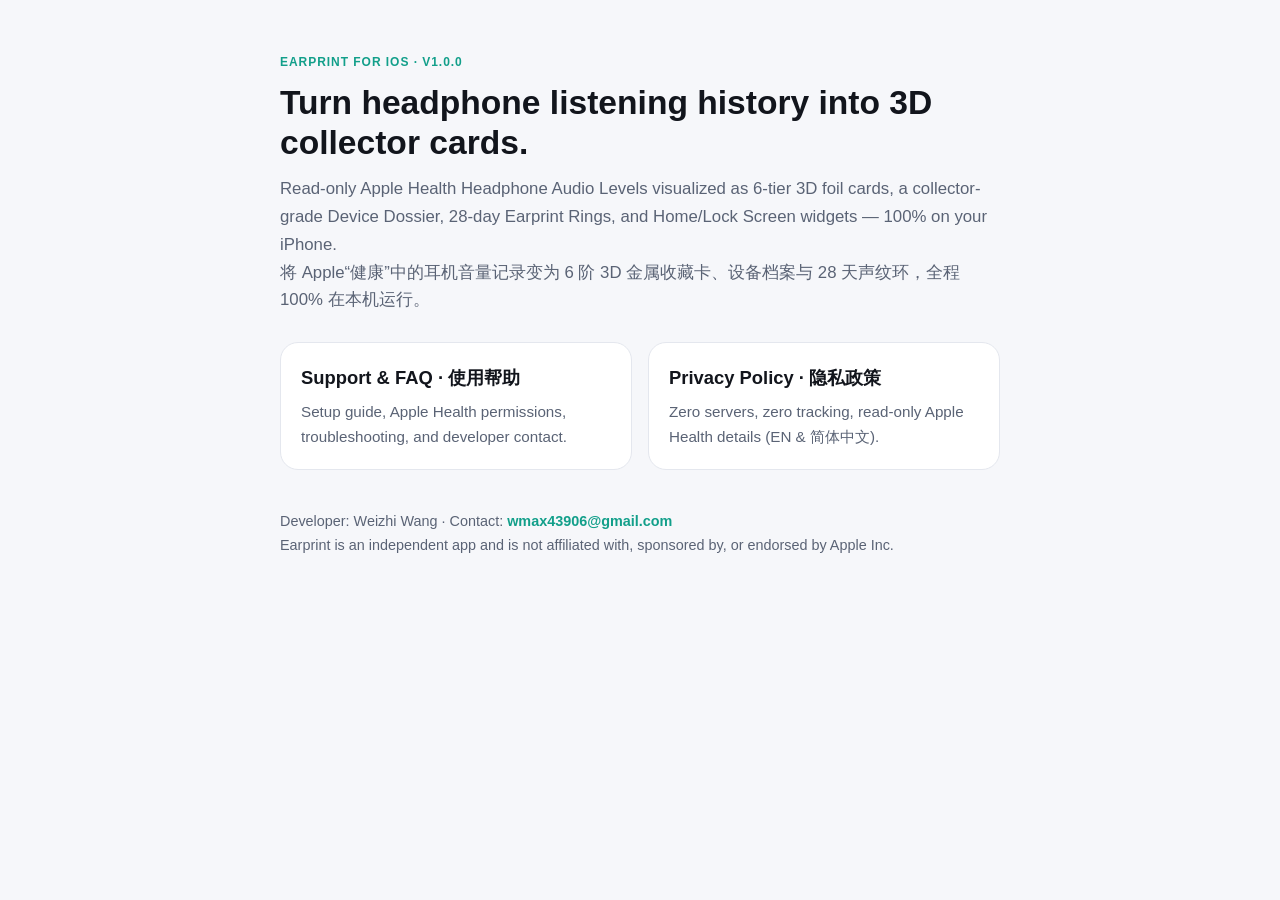
==== docs/site/index.html @ 79a00618 "Clear v1.0.0 App Store blockers: real dossier, empty states, credits, privacy manifest, rings icon" ====
<!doctype html>
<html lang="en">
<head>
  <meta charset="utf-8">
  <meta name="viewport" content="width=device-width, initial-scale=1">
  <title>Earprint — 3D Headphone Archive &amp; Acoustic Rings</title>
  <style>
    :root {
      color-scheme: light dark;
      --bg: #f6f7fa;
      --card: #ffffff;
      --border: #e4e7ee;
      --text: #12151c;
      --muted: #5a6375;
      --accent: #129f8a;
    }
    @media (prefers-color-scheme: dark) {
      :root {
        --bg: #0b0d13;
        --card: #131722;
        --border: #252b3b;
        --text: #f3f5fa;
        --muted: #98a2b6;
        --accent: #32dfc3;
      }
    }
    * { box-sizing: border-box; }
    body {
      margin: 0;
      font-family: -apple-system, BlinkMacSystemFont, "SF Pro Text", "PingFang SC", sans-serif;
      background: var(--bg);
      color: var(--text);
      line-height: 1.65;
    }
    main { max-width: 760px; margin: 0 auto; padding: 48px 20px 72px; }
    .badge {
      display: inline-block;
      font-size: 12px;
      font-weight: 700;
      letter-spacing: 0.08em;
      text-transform: uppercase;
      color: var(--accent);
      margin-bottom: 10px;
    }
    h1 { font-size: 2.1rem; line-height: 1.2; margin: 0 0 12px; }
    p.lead { font-size: 1.05rem; color: var(--muted); margin: 0 0 28px; }
    .grid { display: grid; grid-template-columns: repeat(auto-fit, minmax(240px, 1fr)); gap: 16px; margin: 24px 0; }
    .card {
      background: var(--card);
      border: 1px solid var(--border);
      border-radius: 18px;
      padding: 20px;
      text-decoration: none;
      color: inherit;
      display: block;
    }
    .card h2 { margin: 0 0 6px; font-size: 1.15rem; }
    .card p { margin: 0; color: var(--muted); font-size: 0.95rem; }
    footer { margin-top: 40px; font-size: 0.9rem; color: var(--muted); }
    a.link { color: var(--accent); text-decoration: none; font-weight: 600; }
  </style>
</head>
<body>
  <main>
    <span class="badge">Earprint for iOS · v1.0.0</span>
    <h1>Turn headphone listening history into 3D collector cards.</h1>
    <p class="lead">
      Read-only Apple Health Headphone Audio Levels visualized as 6-tier 3D foil cards, a collector-grade Device Dossier,
      28-day Earprint Rings, and Home/Lock Screen widgets — 100% on your iPhone.
      <br>
      将 Apple“健康”中的耳机音量记录变为 6 阶 3D 金属收藏卡、设备档案与 28 天声纹环，全程 100% 在本机运行。
    </p>

    <div class="grid">
      <a class="card" href="support.html">
        <h2>Support &amp; FAQ · 使用帮助</h2>
        <p>Setup guide, Apple Health permissions, troubleshooting, and developer contact.</p>
      </a>
      <a class="card" href="privacy.html">
        <h2>Privacy Policy · 隐私政策</h2>
        <p>Zero servers, zero tracking, read-only Apple Health details (EN &amp; 简体中文).</p>
      </a>
    </div>

    <footer>
      Developer: Weizhi Wang · Contact: <a class="link" href="mailto:wmax43906@gmail.com">wmax43906@gmail.com</a>
      <br>
      Earprint is an independent app and is not affiliated with, sponsored by, or endorsed by Apple Inc.
    </footer>
  </main>
</body>
</html>
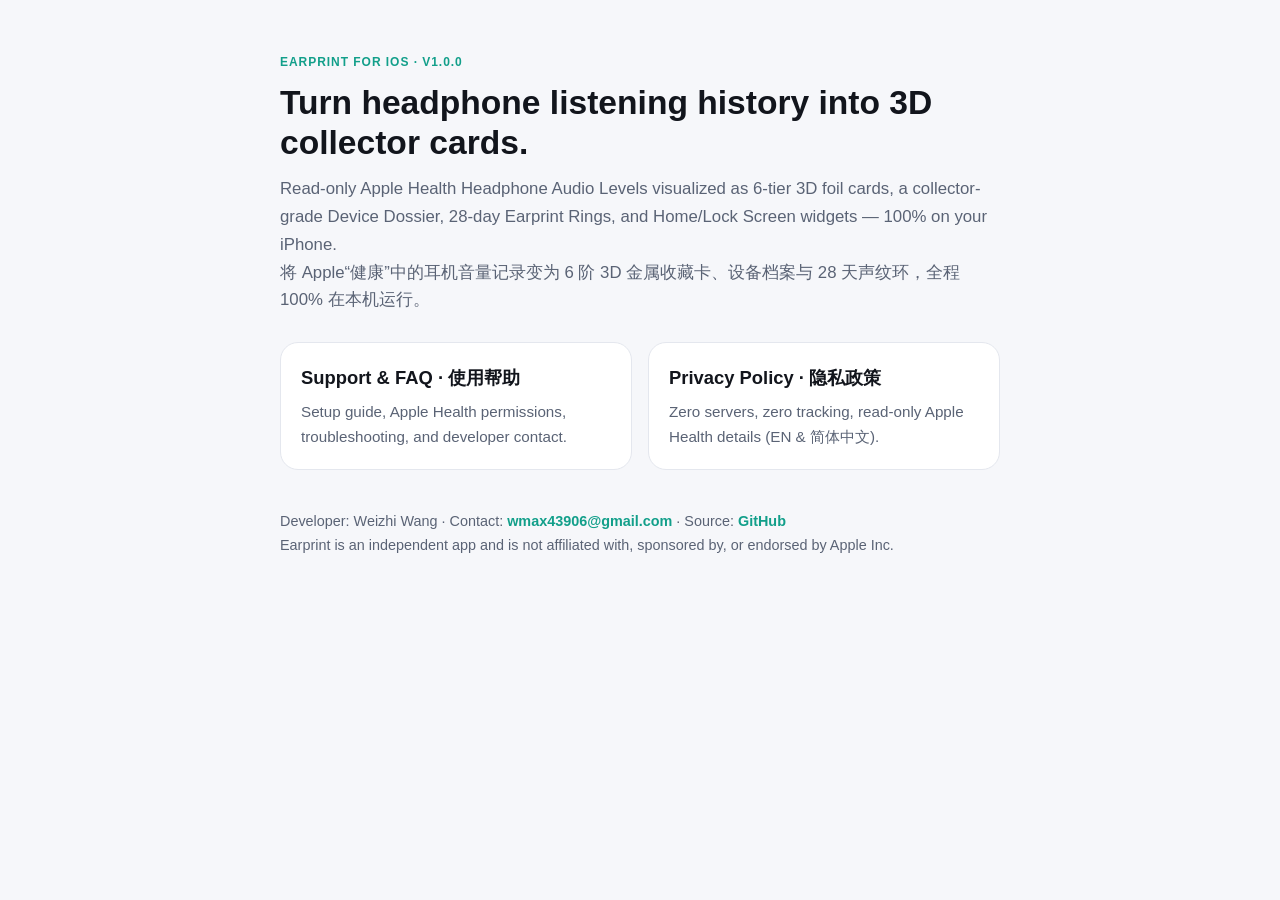
==== commit 78b2777a: "Add v1.0.0 README showcase media, Debug banner flag, and GitHub Pages workflow" ====
--- a/docs/site/index.html
+++ b/docs/site/index.html
@@ -83,7 +83,7 @@
     </div>
 
     <footer>
-      Developer: Weizhi Wang · Contact: <a class="link" href="mailto:wmax43906@gmail.com">wmax43906@gmail.com</a>
+      Developer: Weizhi Wang &middot; Contact: <a class="link" href="mailto:wmax43906@gmail.com">wmax43906@gmail.com</a> &middot; Source: <a class="link" href="https://github.com/Popcornnnnnnnn/earprint">GitHub</a>
       <br>
       Earprint is an independent app and is not affiliated with, sponsored by, or endorsed by Apple Inc.
     </footer>
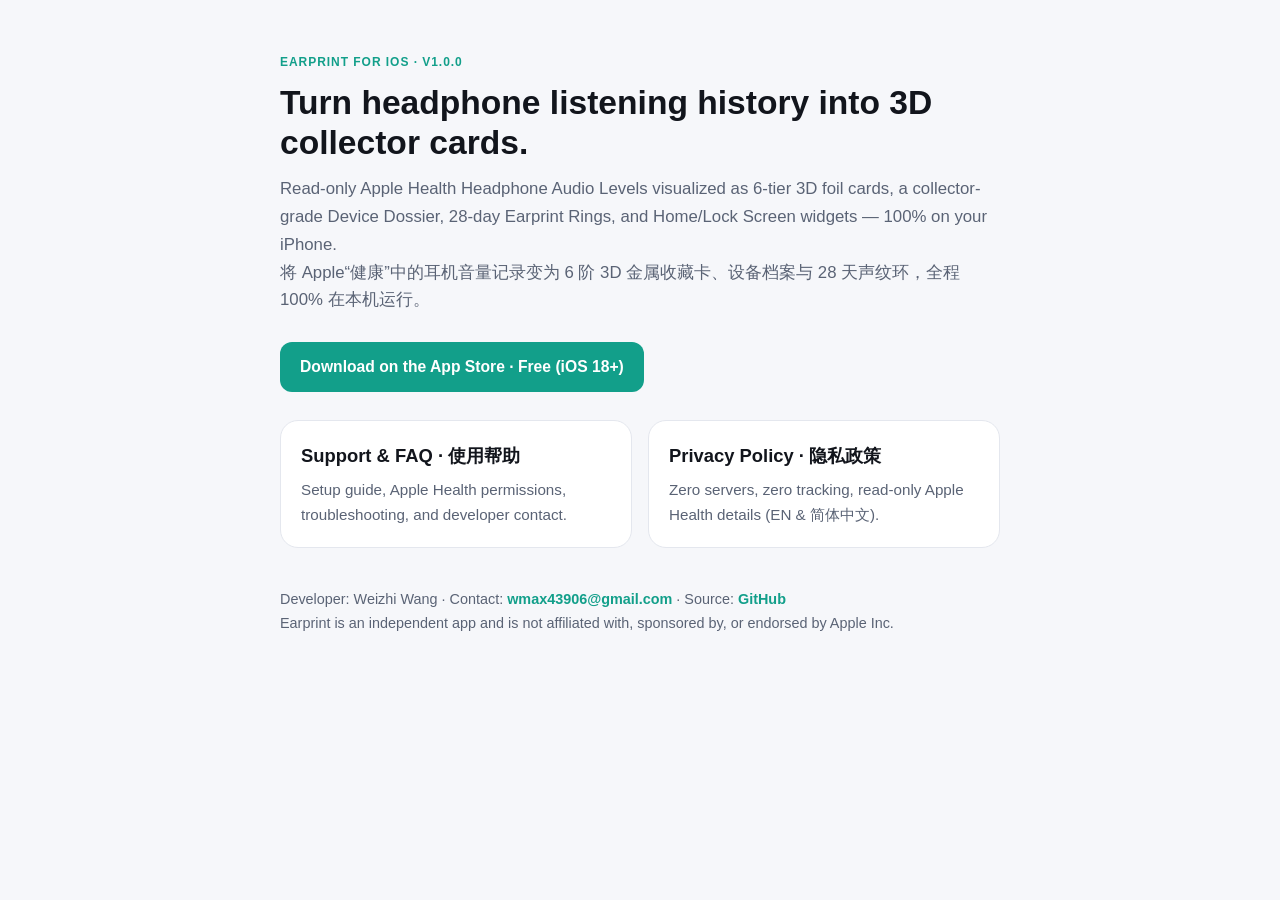
==== commit a21d29e0: "docs: add live App Store links and update v1.0.0 launch kit" ====
--- a/docs/site/index.html
+++ b/docs/site/index.html
@@ -58,6 +58,20 @@
     .card p { margin: 0; color: var(--muted); font-size: 0.95rem; }
     footer { margin-top: 40px; font-size: 0.9rem; color: var(--muted); }
     a.link { color: var(--accent); text-decoration: none; font-weight: 600; }
+    .cta-row { margin: 0 0 28px; }
+    .cta-btn {
+      display: inline-block;
+      background: var(--accent);
+      color: #ffffff;
+      text-decoration: none;
+      font-weight: 600;
+      font-size: 0.98rem;
+      padding: 12px 20px;
+      border-radius: 12px;
+    }
+    @media (prefers-color-scheme: dark) {
+      .cta-btn { color: #0b0d13; }
+    }
   </style>
 </head>
 <body>
@@ -70,6 +84,10 @@
       <br>
       将 Apple“健康”中的耳机音量记录变为 6 阶 3D 金属收藏卡、设备档案与 28 天声纹环，全程 100% 在本机运行。
     </p>
+
+    <div class="cta-row">
+      <a class="cta-btn" href="https://apps.apple.com/app/id6837883616">Download on the App Store &middot; Free (iOS 18+)</a>
+    </div>
 
     <div class="grid">
       <a class="card" href="support.html">
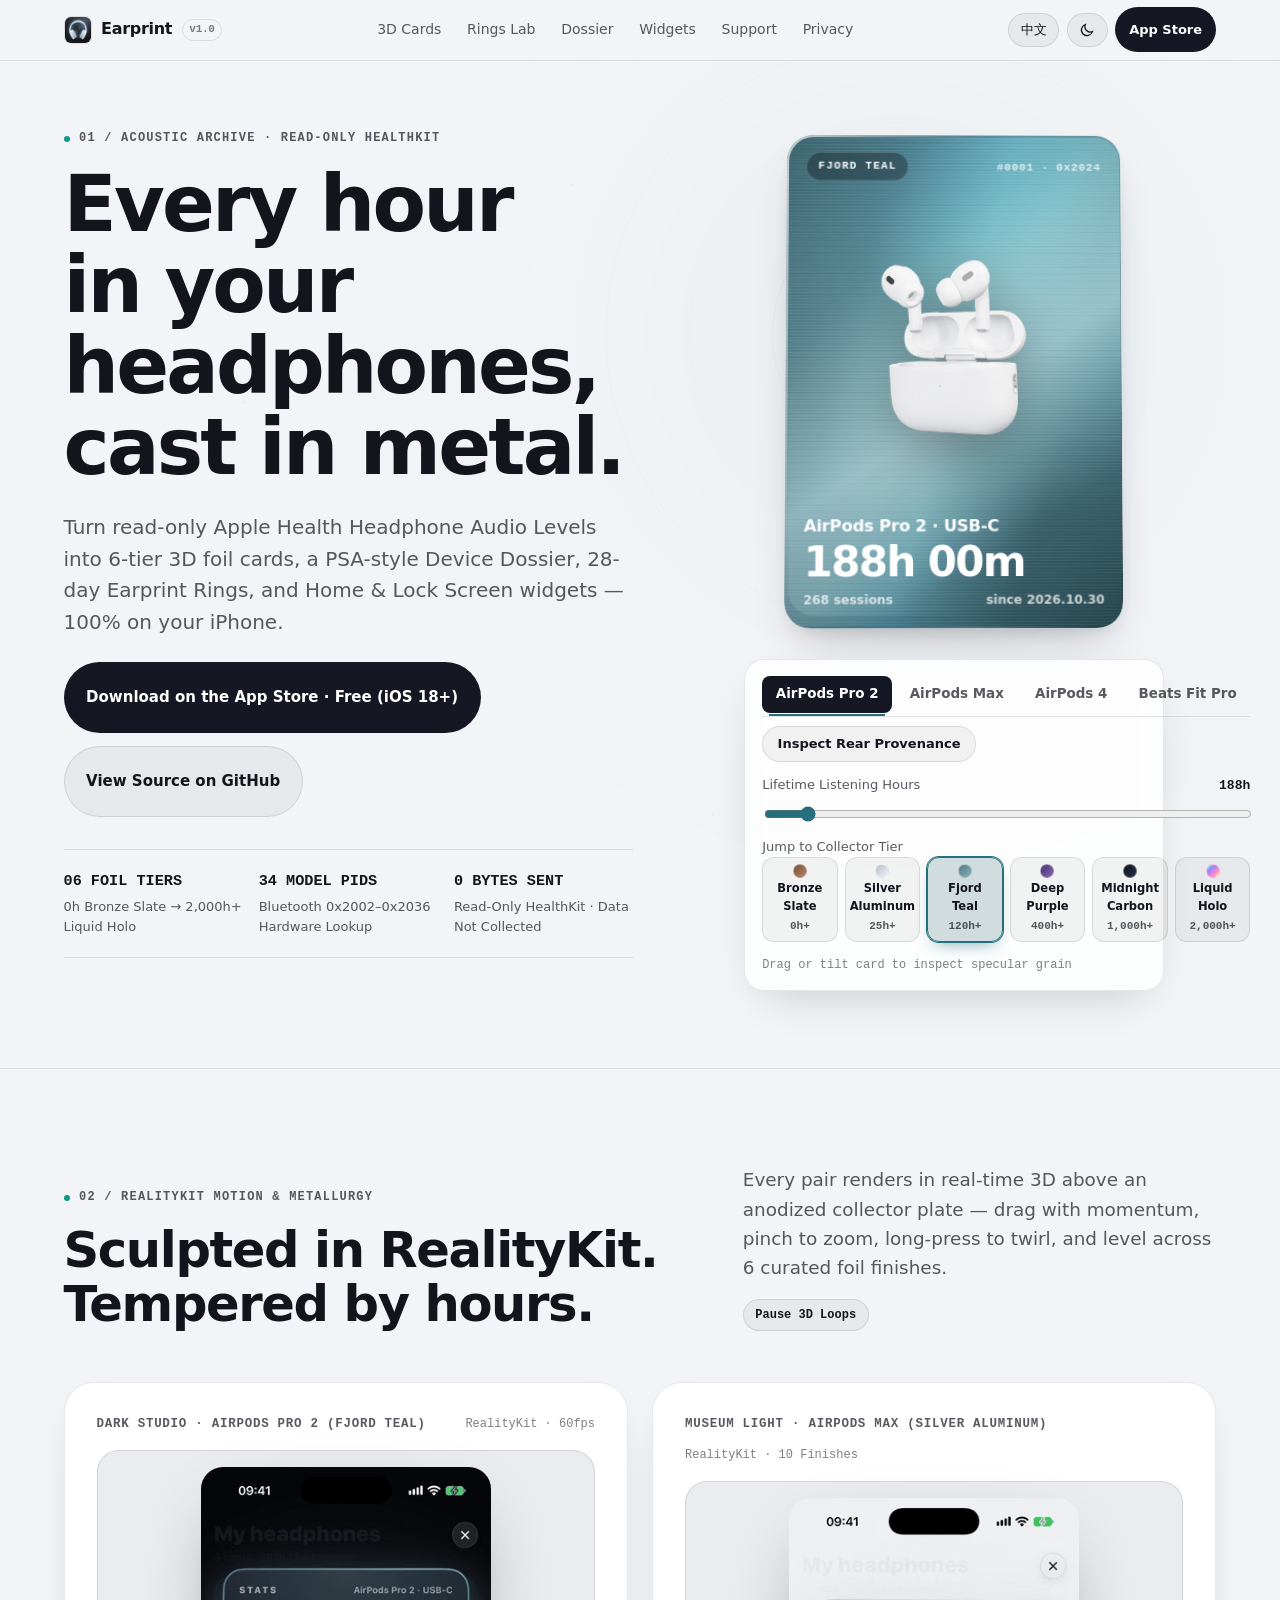
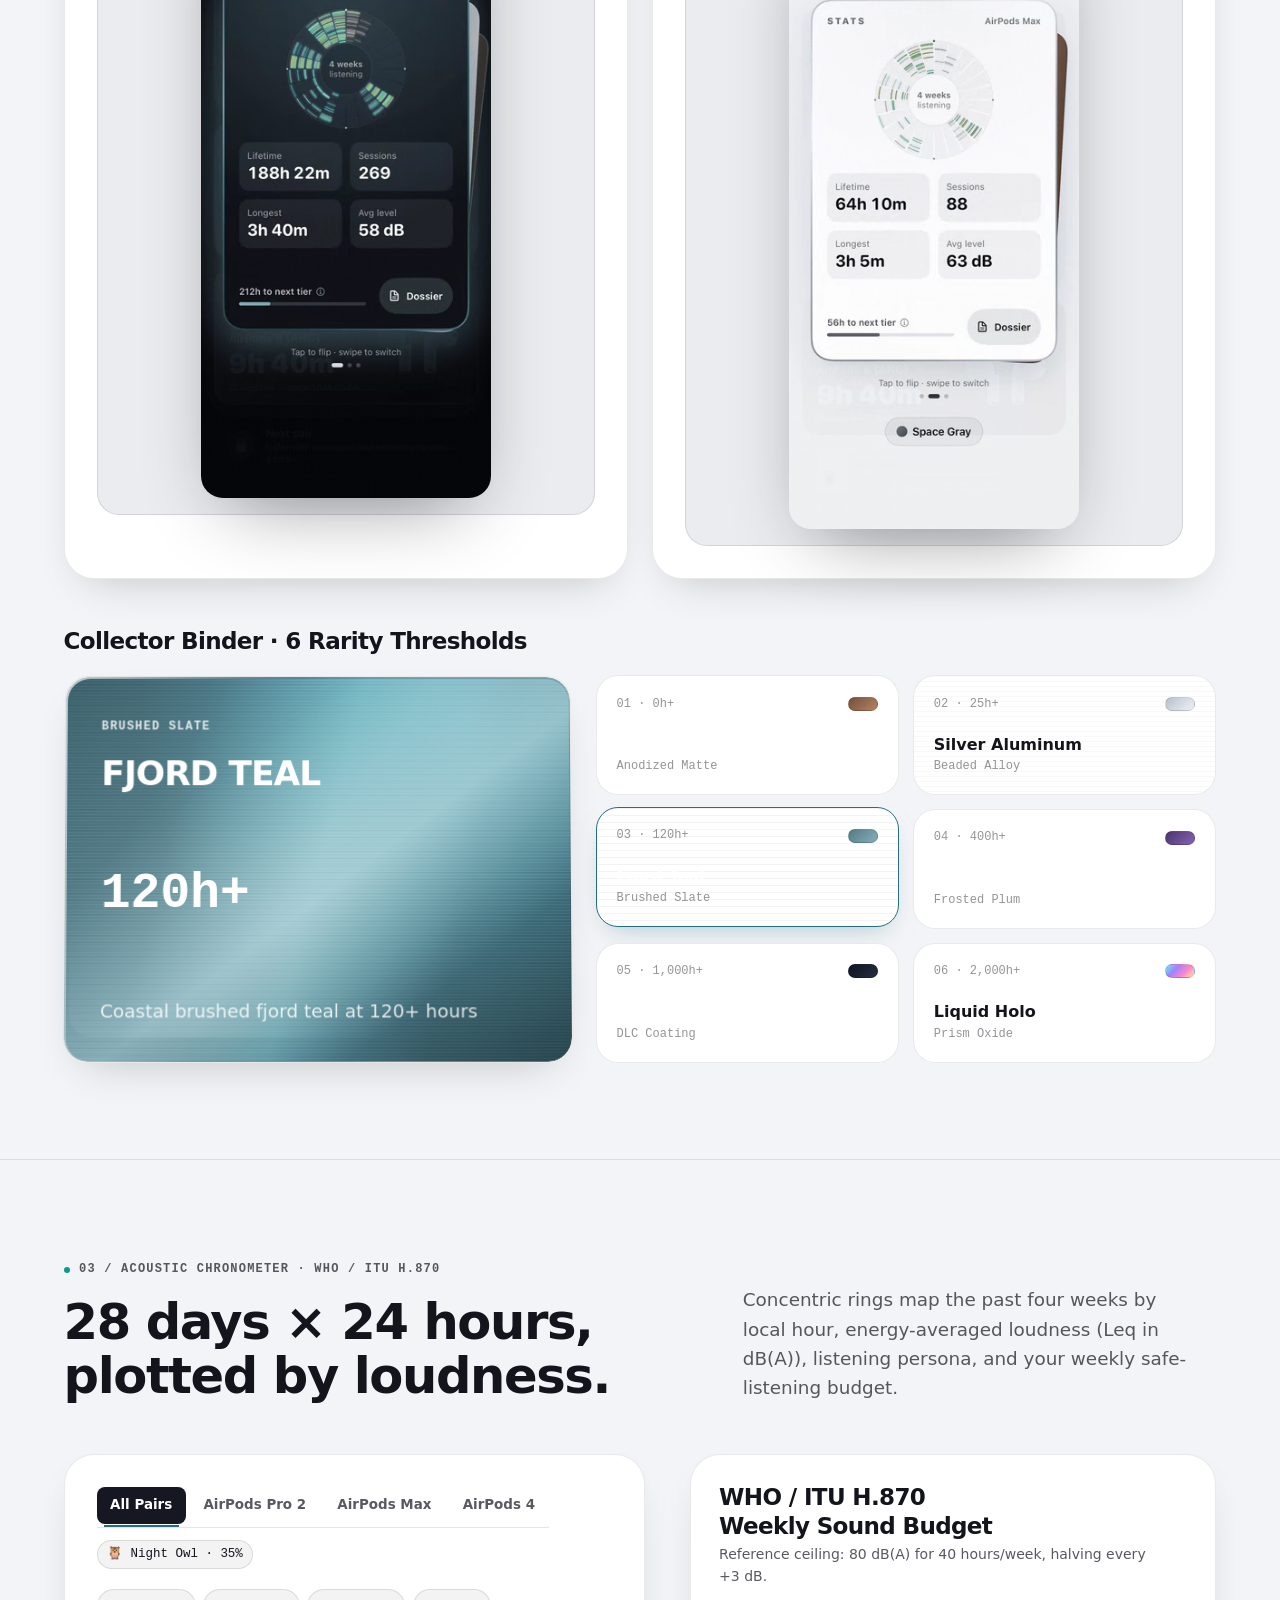
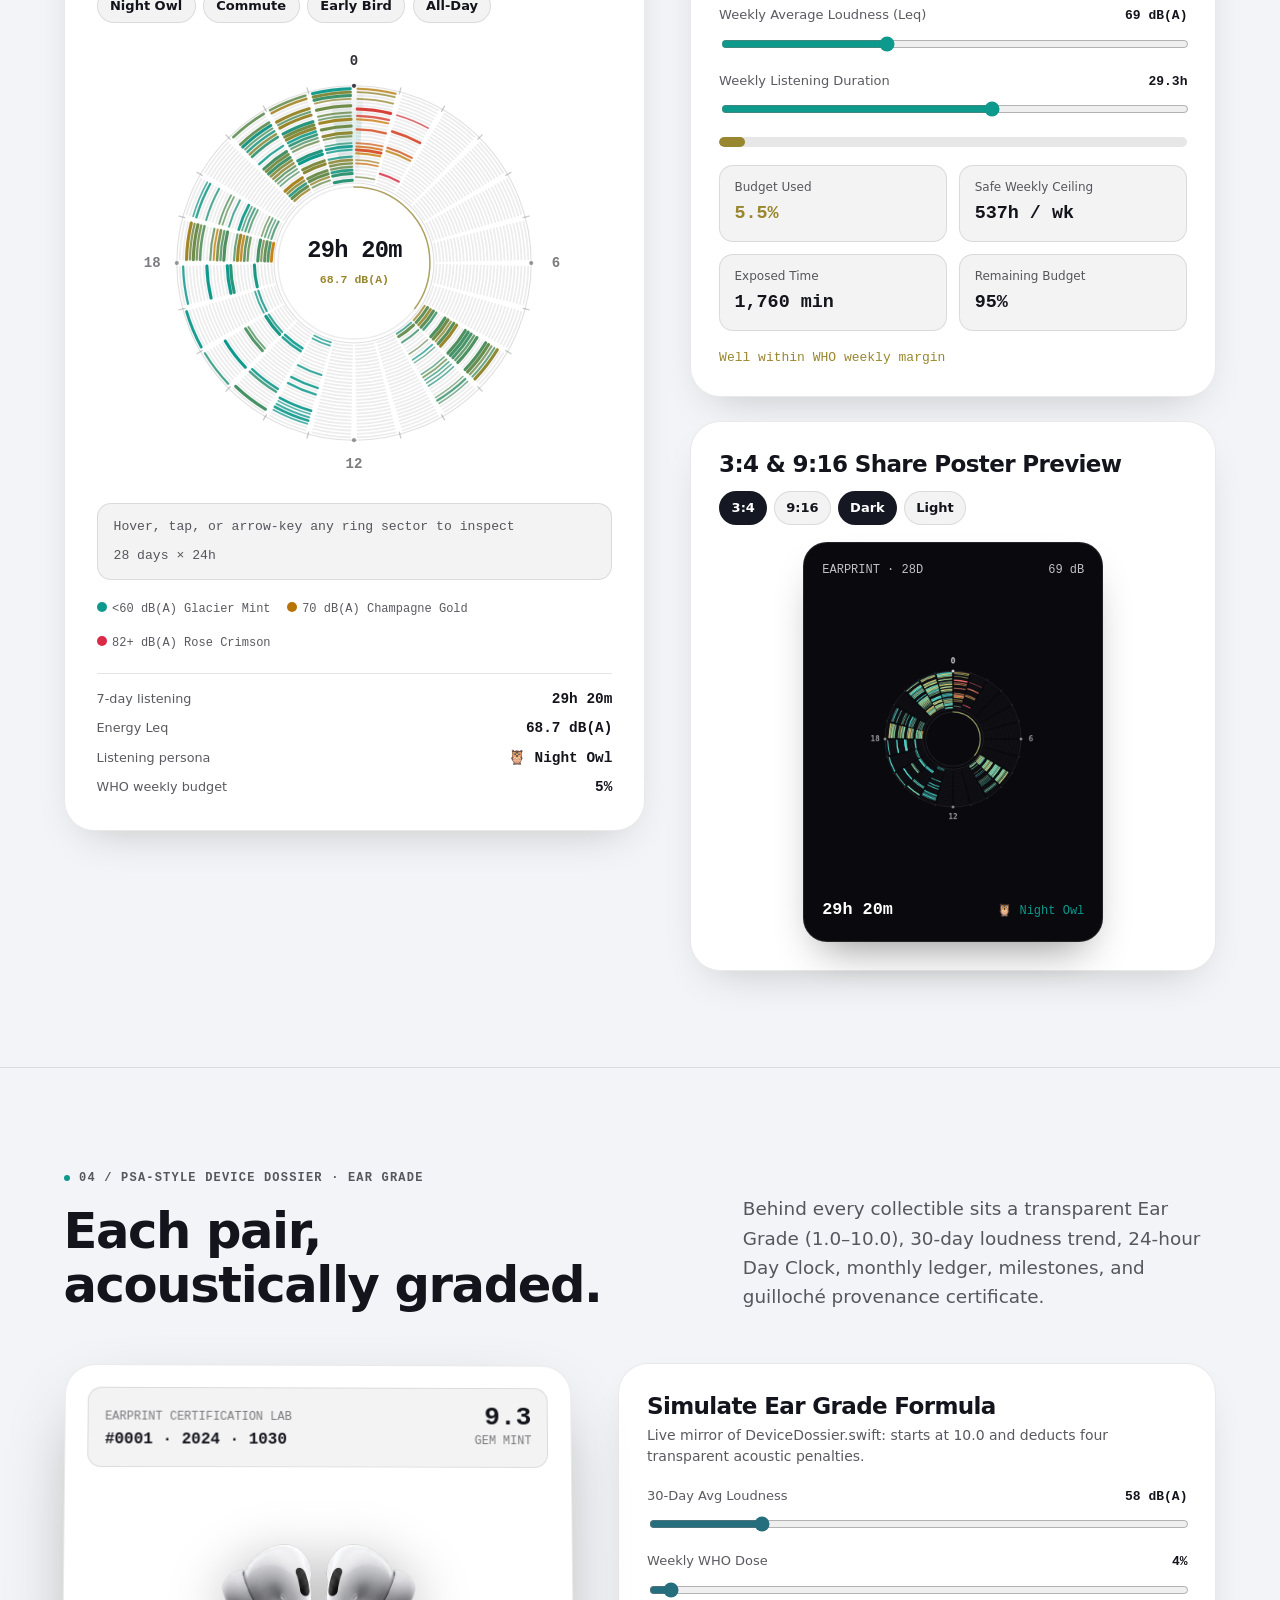
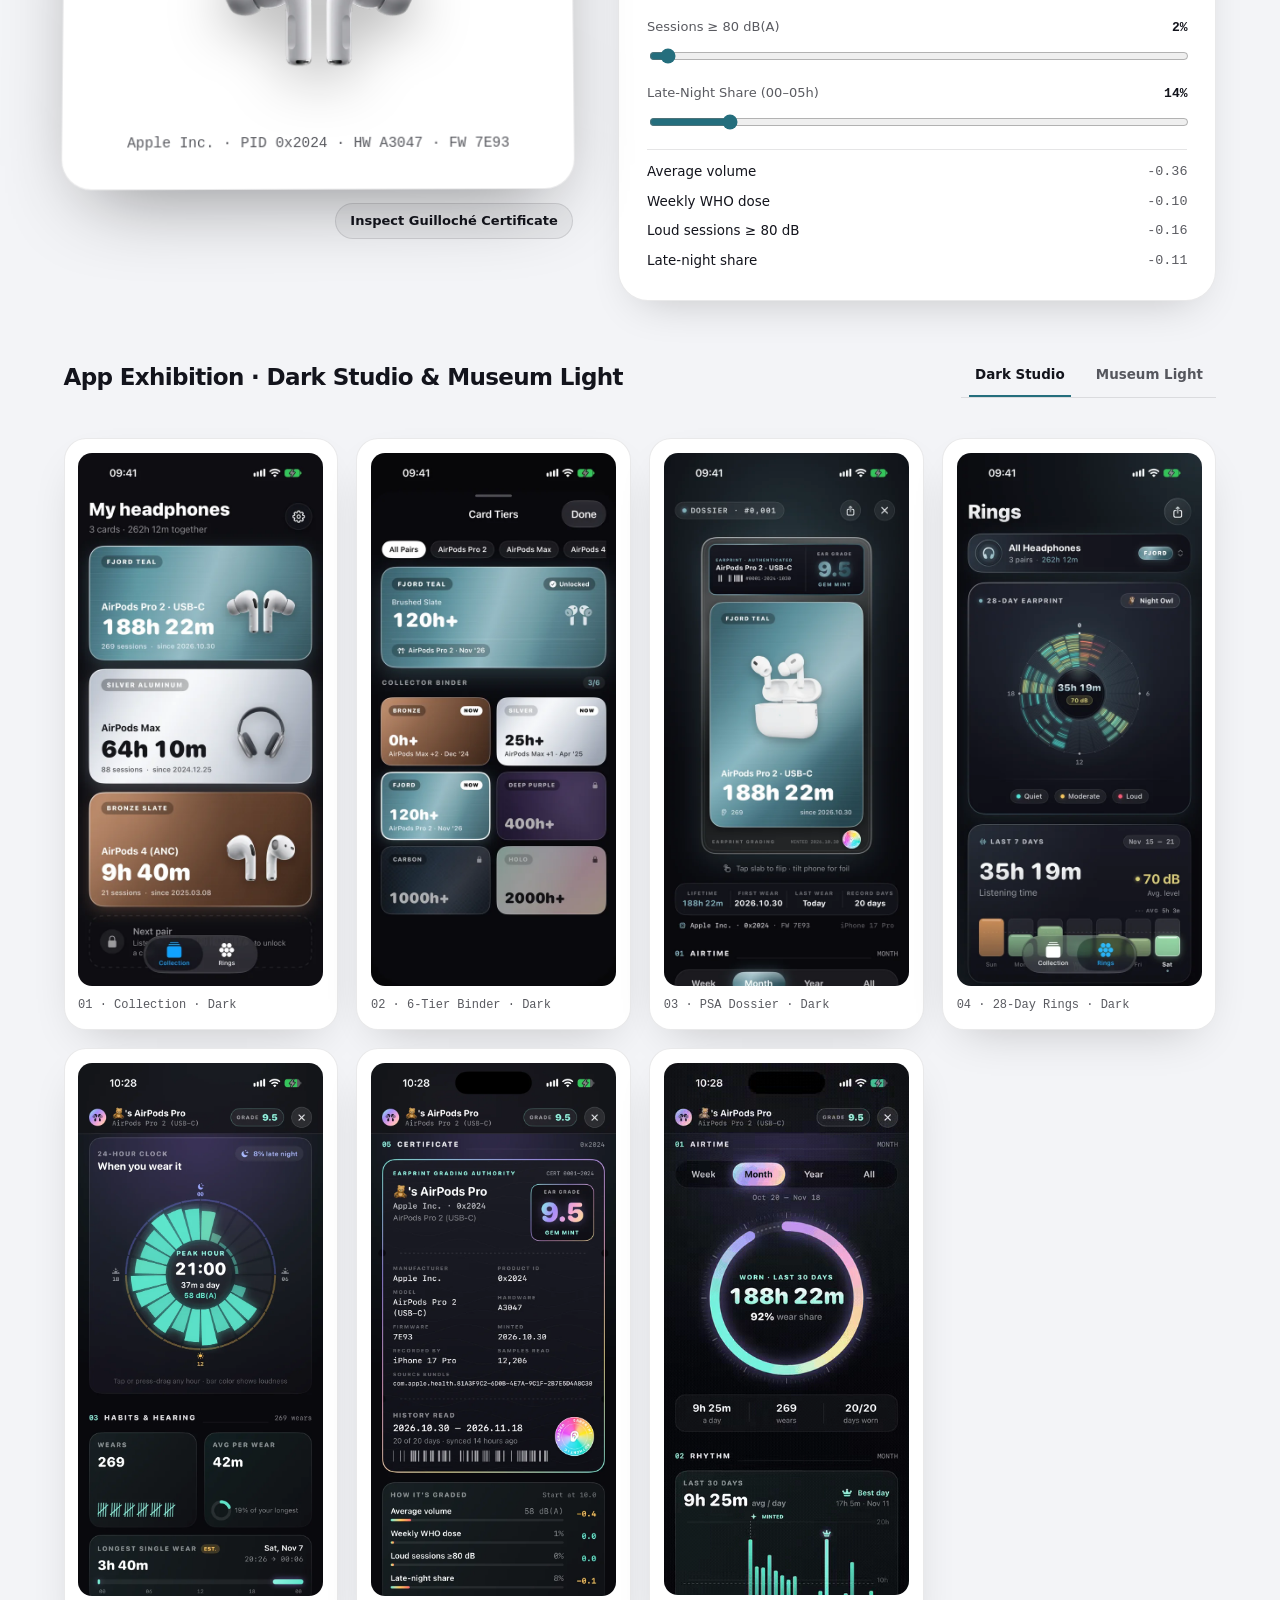
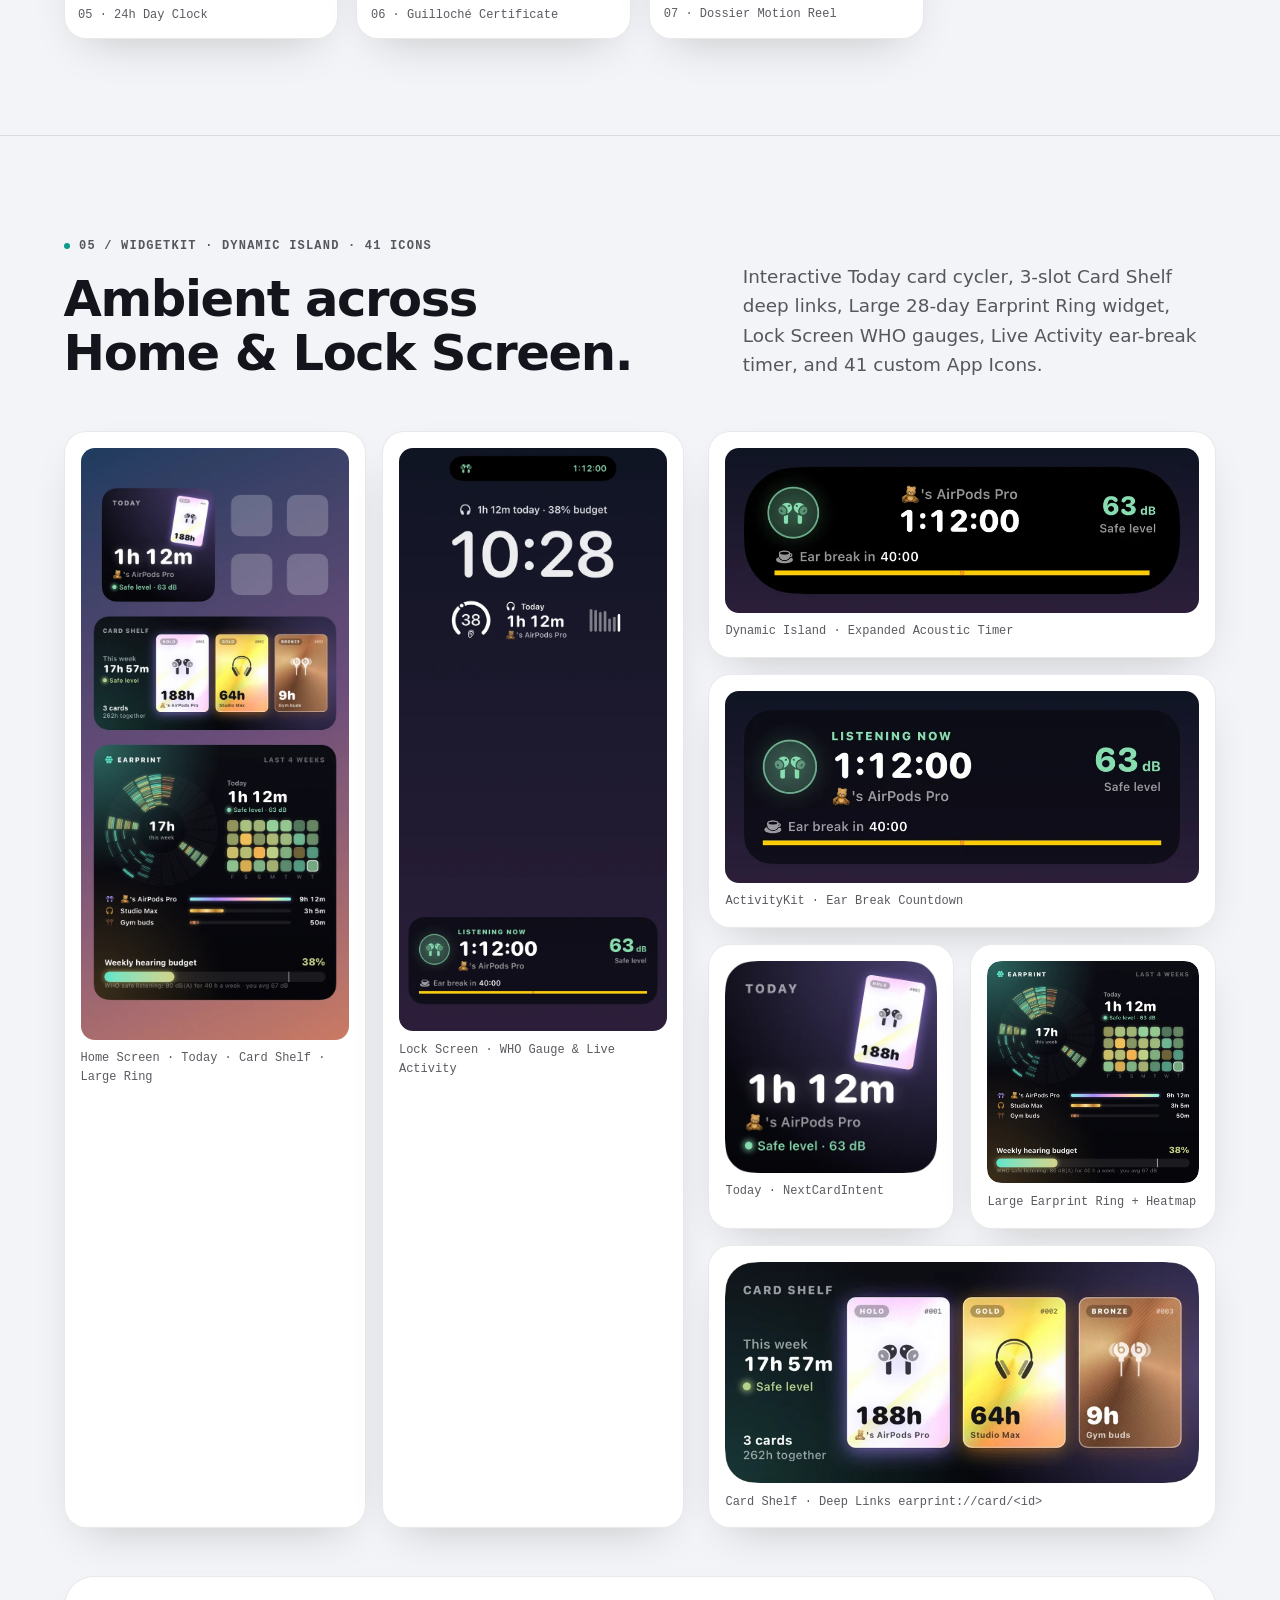
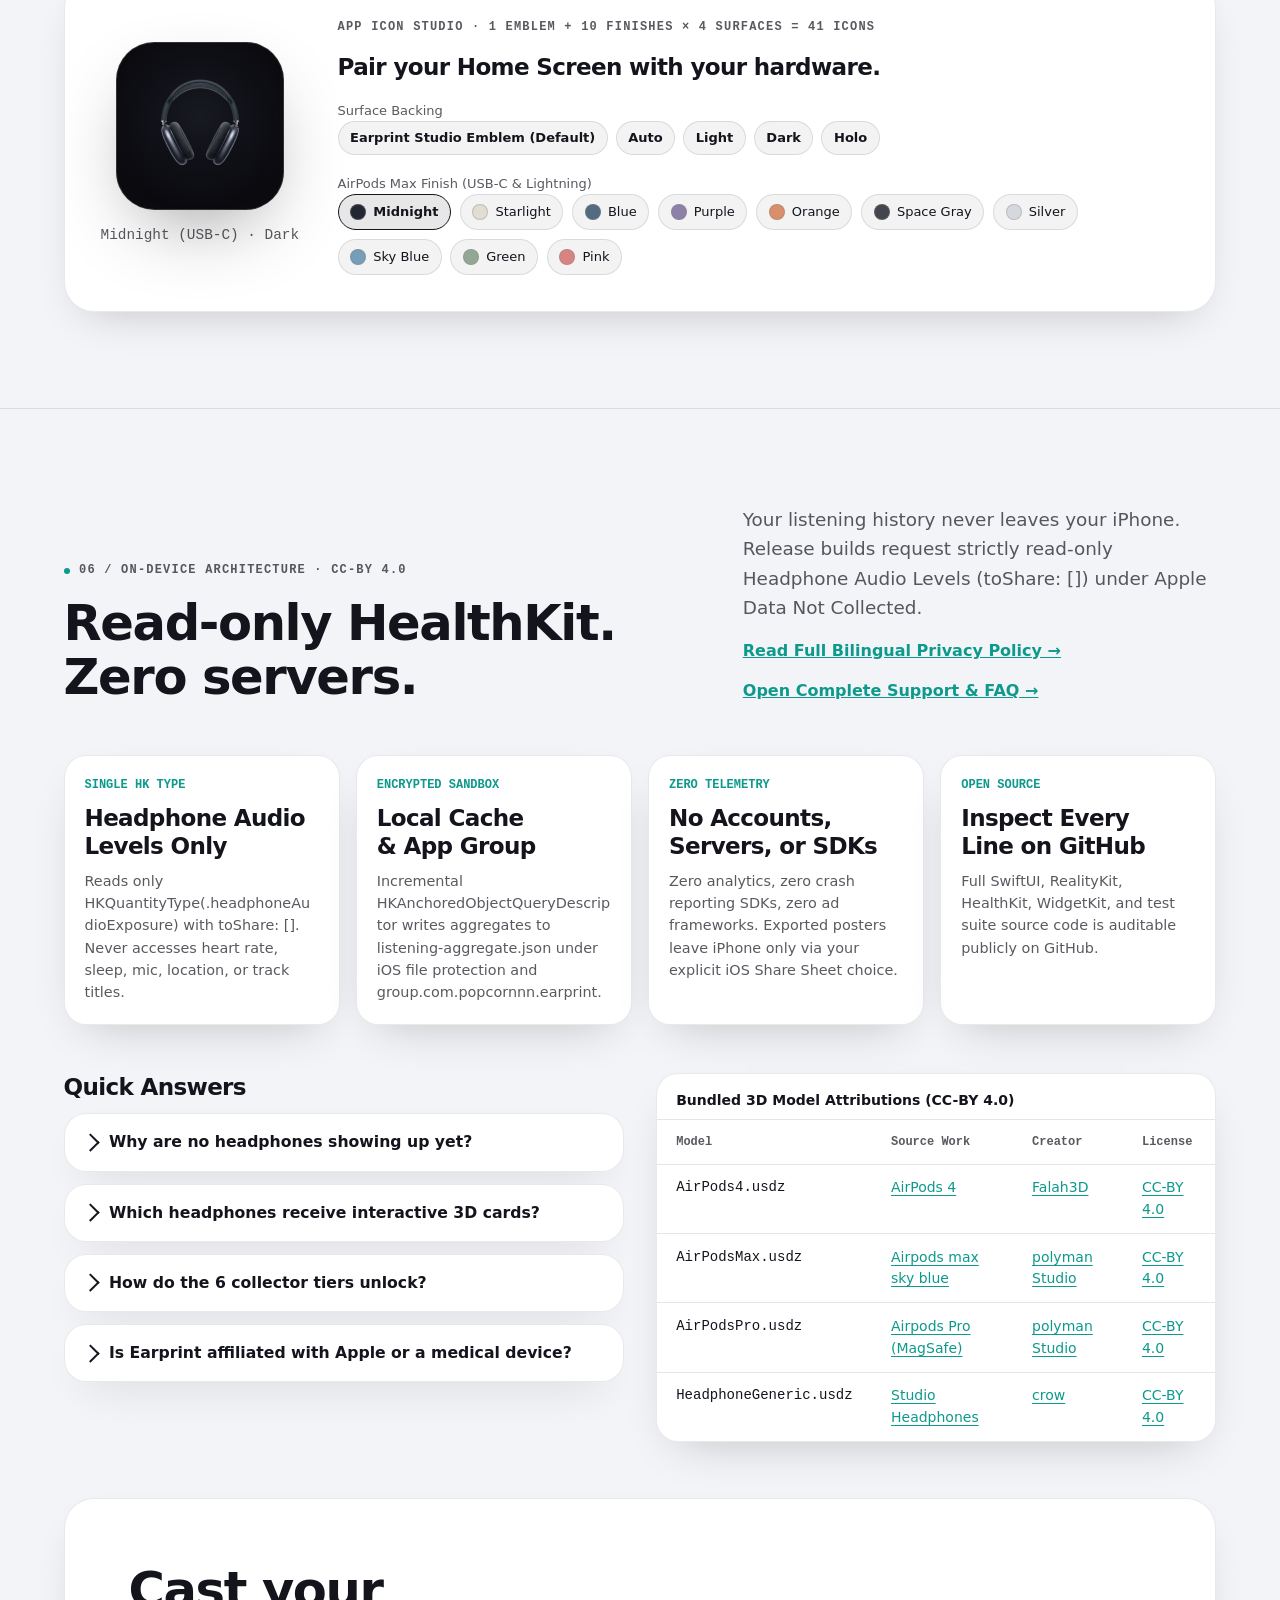
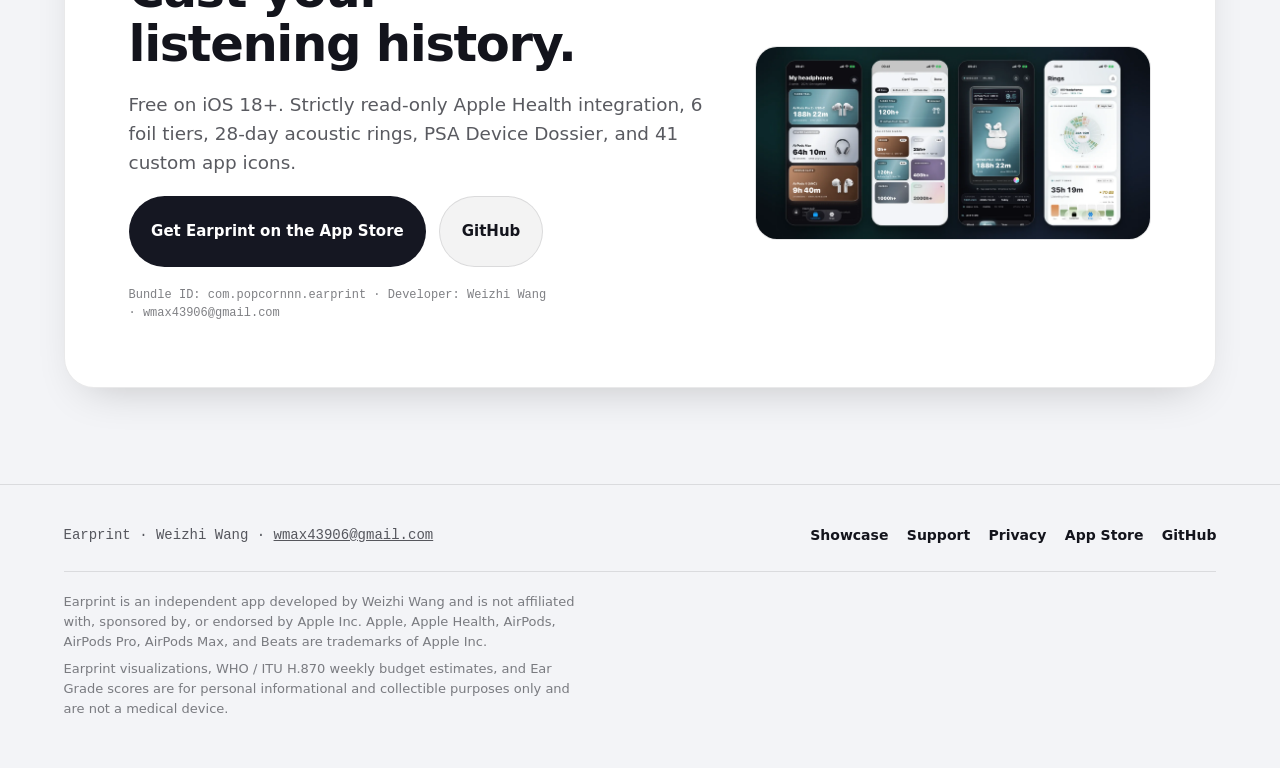
==== commit ee6a0264: "Rebuild Earprint static showcase, i18n, theme tokens, and subpages" ====
--- a/docs/site/index.html
+++ b/docs/site/index.html
@@ -3,108 +3,955 @@
 <head>
   <meta charset="utf-8">
   <meta name="viewport" content="width=device-width, initial-scale=1">
+  <meta name="color-scheme" content="light dark">
+  <script>
+    try {
+      var t = localStorage.getItem('earprint.theme');
+      var r = (t === 'light' || t === 'dark')
+        ? t
+        : (window.matchMedia('(prefers-color-scheme: dark)').matches ? 'dark' : 'light');
+      if (t === 'light' || t === 'dark') {
+        document.querySelector('meta[name="color-scheme"]').content = t;
+      }
+      document.documentElement.dataset.resolvedTheme = r;
+      document.documentElement.dataset.themePreference = (t === 'light' || t === 'dark') ? t : 'system';
+      var l = localStorage.getItem('earprint.lang');
+      if (l === 'en' || l === 'zh-Hans') {
+        document.documentElement.lang = l;
+      }
+    } catch (e) {}
+  </script>
   <title>Earprint — 3D Headphone Archive &amp; Acoustic Rings</title>
-  <style>
-    :root {
-      color-scheme: light dark;
-      --bg: #f6f7fa;
-      --card: #ffffff;
-      --border: #e4e7ee;
-      --text: #12151c;
-      --muted: #5a6375;
-      --accent: #129f8a;
-    }
-    @media (prefers-color-scheme: dark) {
-      :root {
-        --bg: #0b0d13;
-        --card: #131722;
-        --border: #252b3b;
-        --text: #f3f5fa;
-        --muted: #98a2b6;
-        --accent: #32dfc3;
-      }
-    }
-    * { box-sizing: border-box; }
-    body {
-      margin: 0;
-      font-family: -apple-system, BlinkMacSystemFont, "SF Pro Text", "PingFang SC", sans-serif;
-      background: var(--bg);
-      color: var(--text);
-      line-height: 1.65;
-    }
-    main { max-width: 760px; margin: 0 auto; padding: 48px 20px 72px; }
-    .badge {
-      display: inline-block;
-      font-size: 12px;
-      font-weight: 700;
-      letter-spacing: 0.08em;
-      text-transform: uppercase;
-      color: var(--accent);
-      margin-bottom: 10px;
-    }
-    h1 { font-size: 2.1rem; line-height: 1.2; margin: 0 0 12px; }
-    p.lead { font-size: 1.05rem; color: var(--muted); margin: 0 0 28px; }
-    .grid { display: grid; grid-template-columns: repeat(auto-fit, minmax(240px, 1fr)); gap: 16px; margin: 24px 0; }
-    .card {
-      background: var(--card);
-      border: 1px solid var(--border);
-      border-radius: 18px;
-      padding: 20px;
-      text-decoration: none;
-      color: inherit;
-      display: block;
-    }
-    .card h2 { margin: 0 0 6px; font-size: 1.15rem; }
-    .card p { margin: 0; color: var(--muted); font-size: 0.95rem; }
-    footer { margin-top: 40px; font-size: 0.9rem; color: var(--muted); }
-    a.link { color: var(--accent); text-decoration: none; font-weight: 600; }
-    .cta-row { margin: 0 0 28px; }
-    .cta-btn {
-      display: inline-block;
-      background: var(--accent);
-      color: #ffffff;
-      text-decoration: none;
-      font-weight: 600;
-      font-size: 0.98rem;
-      padding: 12px 20px;
-      border-radius: 12px;
-    }
-    @media (prefers-color-scheme: dark) {
-      .cta-btn { color: #0b0d13; }
-    }
-  </style>
+  <meta name="description" content="Turn read-only Apple Health Headphone Audio Levels into 6-tier 3D collectible foil cards, a PSA-style Device Dossier, 28-day Earprint Rings, and Home &amp; Lock Screen widgets — 100% on iPhone.">
+  <link rel="canonical" href="https://earprint.popcornnn.xyz/">
+  <meta property="og:title" content="Earprint — 3D Headphone Archive &amp; Acoustic Rings">
+  <meta property="og:description" content="6-tier 3D foil cards, PSA-style Device Dossier, 28-day Earprint Rings, and WHO safe-listening budget — 100% private on iPhone.">
+  <meta property="og:type" content="website">
+  <meta property="og:url" content="https://earprint.popcornnn.xyz/">
+  <meta property="og:image" content="https://earprint.popcornnn.xyz/assets/og-earprint.jpg">
+  <meta property="og:image:width" content="1200">
+  <meta property="og:image:height" content="630">
+  <meta name="twitter:card" content="summary_large_image">
+  <meta name="twitter:title" content="Earprint — 3D Headphone Archive &amp; Acoustic Rings">
+  <meta name="twitter:description" content="Read-only Apple Health headphone exposure cast into 3D collector cards and 28-day acoustic rings.">
+  <meta name="twitter:image" content="https://earprint.popcornnn.xyz/assets/og-earprint.jpg">
+
+  <link rel="icon" type="image/png" href="./assets/favicon.png">
+  <link rel="apple-touch-icon" href="./assets/apple-touch-icon.png">
+  <link rel="preload" as="image" href="./assets/cutouts/airpods-pro-case.webp" fetchpriority="high">
+  <link rel="modulepreload" href="./scripts/main.js">
+  <link rel="modulepreload" href="./scripts/i18n.js">
+
+  <link rel="stylesheet" href="./styles/tokens.css">
+  <link rel="stylesheet" href="./styles/main.css">
+  <link rel="stylesheet" href="./styles/interactive.css">
+  <script type="module" src="./scripts/main.js"></script>
 </head>
-<body>
-  <main>
-    <span class="badge">Earprint for iOS · v1.0.0</span>
-    <h1>Turn headphone listening history into 3D collector cards.</h1>
-    <p class="lead">
-      Read-only Apple Health Headphone Audio Levels visualized as 6-tier 3D foil cards, a collector-grade Device Dossier,
-      28-day Earprint Rings, and Home/Lock Screen widgets — 100% on your iPhone.
-      <br>
-      将 Apple“健康”中的耳机音量记录变为 6 阶 3D 金属收藏卡、设备档案与 28 天声纹环，全程 100% 在本机运行。
-    </p>
-
-    <div class="cta-row">
-      <a class="cta-btn" href="https://apps.apple.com/app/id6837883616">Download on the App Store &middot; Free (iOS 18+)</a>
-    </div>
-
-    <div class="grid">
-      <a class="card" href="support.html">
-        <h2>Support &amp; FAQ · 使用帮助</h2>
-        <p>Setup guide, Apple Health permissions, troubleshooting, and developer contact.</p>
-      </a>
-      <a class="card" href="privacy.html">
-        <h2>Privacy Policy · 隐私政策</h2>
-        <p>Zero servers, zero tracking, read-only Apple Health details (EN &amp; 简体中文).</p>
-      </a>
-    </div>
-
-    <footer>
-      Developer: Weizhi Wang &middot; Contact: <a class="link" href="mailto:wmax43906@gmail.com">wmax43906@gmail.com</a> &middot; Source: <a class="link" href="https://github.com/Popcornnnnnnnn/earprint">GitHub</a>
-      <br>
-      Earprint is an independent app and is not affiliated with, sponsored by, or endorsed by Apple Inc.
+<body data-title-key="meta.title">
+  <a class="skip-link" href="#main-content">Skip to content</a>
+
+  <canvas id="ambient-canvas" aria-hidden="true"></canvas>
+
+  <div class="page-shell">
+    <header class="site-header">
+      <div class="container header-inner">
+        <a class="brand-link" href="./index.html">
+          <img class="brand-icon theme-img-dark" src="./assets/app-icon-dark.webp" alt="" width="256" height="256">
+          <img class="brand-icon theme-img-light" src="./assets/app-icon-light.webp" alt="" width="256" height="256">
+          <span>Earprint</span>
+          <span class="brand-version">v1.0</span>
+        </a>
+
+        <nav class="primary-nav" aria-label="Primary">
+          <a href="#showcase" data-i18n="nav.cards">3D Cards</a>
+          <a href="#rings-lab" data-i18n="nav.rings">Rings Lab</a>
+          <a href="#dossier" data-i18n="nav.dossier">Dossier</a>
+          <a href="#widgets" data-i18n="nav.widgets">Widgets</a>
+          <a href="./support.html" data-i18n="nav.support">Support</a>
+          <a href="./privacy.html" data-i18n="nav.privacy">Privacy</a>
+        </nav>
+
+        <div class="header-actions">
+          <button type="button" class="pill-toggle" data-lang-toggle data-i18n-aria="controls.langAria" aria-pressed="false">
+            <span data-i18n="controls.langToggle">中文</span>
+          </button>
+          <button type="button" class="icon-btn" data-theme-toggle aria-pressed="false">
+            <span class="theme-option-light">
+              <svg class="theme-icon" aria-hidden="true" viewBox="0 0 24 24" fill="none" stroke="currentColor" stroke-width="1.9"><circle cx="12" cy="12" r="4.2"/><path d="M12 2.5v2.2M12 19.3v2.2M4.9 4.9l1.6 1.6M17.5 17.5l1.6 1.6M2.5 12h2.2M19.3 12h2.2M4.9 19.1l1.6-1.6M17.5 6.5l1.6-1.6"/></svg>
+              <span class="visually-hidden" data-i18n="controls.themeLightAria">Ceramic · Switch to Light Museum appearance</span>
+            </span>
+            <span class="theme-option-dark">
+              <svg class="theme-icon" aria-hidden="true" viewBox="0 0 24 24" fill="none" stroke="currentColor" stroke-width="1.9"><path d="M20.2 14.5A8.2 8.2 0 0 1 9.5 3.8a8.5 8.5 0 1 0 10.7 10.7Z"/></svg>
+              <span class="visually-hidden" data-i18n="controls.themeDarkAria">Obsidian · Switch to Dark Studio appearance</span>
+            </span>
+          </button>
+          <a class="header-cta" href="https://apps.apple.com/app/id6837883616" data-i18n="nav.cta">App Store</a>
+        </div>
+      </div>
+      <div class="scroll-progress" aria-hidden="true"></div>
+    </header>
+
+    <main>
+      <!-- 01 HERO -->
+      <section class="section section--hero" id="hero">
+        <div class="container hero-grid">
+          <div class="hero-copy">
+            <div>
+              <span class="eyebrow"><span class="eyebrow-dot" aria-hidden="true"></span><span data-i18n="hero.eyebrow">01 / ACOUSTIC ARCHIVE · READ-ONLY HEALTHKIT</span></span>
+              <h1 id="main-content" tabindex="-1" data-i18n="hero.title">Every hour in your headphones, cast in metal.</h1>
+            </div>
+
+            <p class="hero-lead" data-i18n="hero.lead">
+              Turn read-only Apple Health Headphone Audio Levels into 6-tier 3D foil cards, a PSA-style Device Dossier, 28-day Earprint Rings, and Home &amp; Lock Screen widgets — 100% on your iPhone.
+            </p>
+
+            <div class="hero-cta-row">
+              <a class="btn btn-primary" href="https://apps.apple.com/app/id6837883616" data-i18n="hero.ctaPrimary">Download on the App Store · Free (iOS 18+)</a>
+              <a class="btn btn-secondary" href="https://github.com/Popcornnnnnnnn/earprint" data-i18n="hero.ctaSecondary">View Source on GitHub</a>
+            </div>
+
+            <div class="hero-specs">
+              <div>
+                <span class="hero-spec-val" data-i18n="hero.spec1Val">06 FOIL TIERS</span>
+                <span class="hero-spec-lbl" data-i18n="hero.spec1Lbl">0h Bronze Slate → 2,000h+ Liquid Holo</span>
+              </div>
+              <div>
+                <span class="hero-spec-val" data-i18n="hero.spec2Val">34 MODEL PIDS</span>
+                <span class="hero-spec-lbl" data-i18n="hero.spec2Lbl">Bluetooth 0x2002–0x2036 Hardware Lookup</span>
+              </div>
+              <div>
+                <span class="hero-spec-val" data-i18n="hero.spec3Val">0 BYTES SENT</span>
+                <span class="hero-spec-lbl" data-i18n="hero.spec3Lbl">Read-Only HealthKit · Data Not Collected</span>
+              </div>
+            </div>
+          </div>
+
+          <div id="hero-slab-mount" class="slab-mount">
+            <div class="slab-stage-wrap">
+              <div id="hero-card-stage" data-device="pro2" data-tier="sapphire" data-hours="188" data-face="front" tabindex="0" aria-label="Interactive 3D Earprint collectible card">
+                <div id="hero-card-front">
+                  <div class="slab-front-head">
+                    <span id="hero-card-tier-badge">FJORD TEAL</span>
+                    <span class="slab-serial-chip">#0001 · 0x2024</span>
+                  </div>
+
+                  <div class="slab-artwork-stage">
+                    <img id="hero-card-artwork" src="./assets/cutouts/airpods-pro-case.webp" alt="AirPods Pro 2 USB-C 3D headphone collectible render" width="640" height="640" fetchpriority="high">
+                  </div>
+
+                  <div class="slab-front-foot">
+                    <div id="hero-card-model">AirPods Pro 2 · USB-C</div>
+                    <div id="hero-card-hours">188h 22m</div>
+                    <div id="hero-card-meta"><span>269 sessions</span><span>since 2026.10</span></div>
+                  </div>
+                </div>
+
+                <div id="hero-card-back">
+                  <div class="slab-back-content">
+                    <div class="psa-plate">
+                      <div>
+                        <span class="psa-plate-kicker">EARPRINT ARCHIVE · PROVENANCE</span>
+                        <span id="hero-back-serial">#0001 · 0x2024</span>
+                      </div>
+                      <div class="psa-grade-badge">
+                        <span class="psa-plate-kicker">EAR GRADE</span>
+                        <span id="hero-back-grade">9.5 GEM MINT</span>
+                      </div>
+                    </div>
+
+                    <div class="slab-back-glyph-wrap">
+                      <canvas id="hero-back-glyph" width="118" height="118" aria-hidden="true"></canvas>
+                    </div>
+
+                    <div class="slab-back-grid">
+                      <div class="slab-stat-cell">
+                        <span class="slab-stat-label" data-i18n="back.avgDb">Avg Leq</span>
+                        <span id="hero-back-db" class="slab-stat-val">58 dB(A)</span>
+                      </div>
+                      <div class="slab-stat-cell">
+                        <span class="slab-stat-label" data-i18n="back.longest">Longest</span>
+                        <span id="hero-back-longest" class="slab-stat-val">3h 40m</span>
+                      </div>
+                      <div class="slab-stat-cell">
+                        <span class="slab-stat-label" data-i18n="back.active">Active</span>
+                        <span id="hero-back-months" class="slab-stat-val">14 mo</span>
+                      </div>
+                      <div class="slab-stat-cell">
+                        <span class="slab-stat-label" data-i18n="back.sessions">Sessions</span>
+                        <span id="hero-back-sessions" class="slab-stat-val">269</span>
+                      </div>
+                    </div>
+
+                    <div class="slab-back-footer">
+                      <div id="hero-back-progress">212h to Deep Purple</div>
+                      <div class="slab-progress-track" aria-hidden="true">
+                        <div class="slab-progress-fill"></div>
+                      </div>
+                    </div>
+                  </div>
+                </div>
+              </div>
+            </div>
+
+            <div class="slab-controls hero-lab-controls">
+              <div class="hero-lab-row">
+                <div role="tablist" aria-label="Headphone pair">
+                  <button type="button" role="tab" id="hero-tab-pro2" data-hero-device="pro2" aria-selected="true">AirPods Pro 2</button>
+                  <button type="button" role="tab" id="hero-tab-max" data-hero-device="max" aria-selected="false">AirPods Max</button>
+                  <button type="button" role="tab" id="hero-tab-airpods4" data-hero-device="airpods4" aria-selected="false">AirPods 4</button>
+                  <button type="button" role="tab" id="hero-tab-beats" data-hero-device="beats" aria-selected="false">Beats Fit Pro</button>
+                </div>
+
+                <button type="button" id="hero-flip-btn" class="btn btn-secondary btn-sm" aria-pressed="false" data-i18n="hero.flipFront">Inspect Rear Provenance</button>
+              </div>
+
+              <div class="range-field">
+                <div class="range-header">
+                  <label for="hero-hours-range" data-i18n="hero.hoursLabel">Lifetime Listening Hours</label>
+                  <span id="hero-hours-value" class="range-value">188h</span>
+                </div>
+                <input id="hero-hours-range" type="range" min="0" max="2500" value="188" step="1">
+              </div>
+
+              <div>
+                <p class="range-header" data-i18n="hero.tierQuickLabel">Jump to Collector Tier</p>
+                <div class="hero-tier-pills" role="group" aria-label="Collector rarity tiers">
+                  <button type="button" data-hero-tier="bronze" aria-pressed="false">
+                    <span class="tier-swatch-dot swatch-bronze" aria-hidden="true"></span>
+                    <span data-i18n="tiers.bronze.name">Bronze Slate</span>
+                    <span class="tier-pill-hours">0h+</span>
+                  </button>
+                  <button type="button" data-hero-tier="silver" aria-pressed="false">
+                    <span class="tier-swatch-dot swatch-silver" aria-hidden="true"></span>
+                    <span data-i18n="tiers.silver.name">Silver Aluminum</span>
+                    <span class="tier-pill-hours">25h+</span>
+                  </button>
+                  <button type="button" data-hero-tier="sapphire" aria-pressed="true">
+                    <span class="tier-swatch-dot swatch-sapphire" aria-hidden="true"></span>
+                    <span data-i18n="tiers.sapphire.name">Fjord Teal</span>
+                    <span class="tier-pill-hours">120h+</span>
+                  </button>
+                  <button type="button" data-hero-tier="platinum" aria-pressed="false">
+                    <span class="tier-swatch-dot swatch-platinum" aria-hidden="true"></span>
+                    <span data-i18n="tiers.platinum.name">Deep Purple</span>
+                    <span class="tier-pill-hours">400h+</span>
+                  </button>
+                  <button type="button" data-hero-tier="obsidian" aria-pressed="false">
+                    <span class="tier-swatch-dot swatch-obsidian" aria-hidden="true"></span>
+                    <span data-i18n="tiers.obsidian.name">Midnight Carbon</span>
+                    <span class="tier-pill-hours">1,000h+</span>
+                  </button>
+                  <button type="button" data-hero-tier="holo" aria-pressed="false">
+                    <span class="tier-swatch-dot swatch-holo" aria-hidden="true"></span>
+                    <span data-i18n="tiers.holo.name">Liquid Holo</span>
+                    <span class="tier-pill-hours">2,000h+</span>
+                  </button>
+                </div>
+              </div>
+
+              <p class="mono slab-hint-note" data-i18n="hero.dragHint">Drag or tilt card to inspect specular grain</p>
+            </div>
+          </div>
+        </div>
+      </section>
+
+      <!-- 02 REALITYKIT MOTION & 6-TIER METALLURGY -->
+      <section class="section reveal" id="showcase">
+        <div class="container">
+          <div class="section-head">
+            <div>
+              <span class="eyebrow"><span class="eyebrow-dot" aria-hidden="true"></span><span data-i18n="showcase.eyebrow">02 / REALITYKIT MOTION &amp; METALLURGY</span></span>
+              <h2 data-i18n="showcase.title">Sculpted in RealityKit. Tempered by hours.</h2>
+            </div>
+            <div>
+              <p class="section-lead" data-i18n="showcase.lead">
+                Every pair renders in real-time 3D above an anodized collector plate — drag with momentum, pinch to zoom, long-press to twirl, and level across 6 curated foil finishes.
+              </p>
+              <div class="action-inline-row">
+                <button type="button" class="video-control-btn" data-video-toggle aria-pressed="false" data-i18n="showcase.pauseVideos">Pause 3D Loops</button>
+              </div>
+            </div>
+          </div>
+
+          <div class="motion-grid">
+            <article class="motion-stage">
+              <div class="motion-stage-head">
+                <span class="motion-label" data-i18n="showcase.video1Title">DARK STUDIO · AIRPODS PRO 2 (FJORD TEAL)</span>
+                <span class="mono meta-caption">RealityKit · 60fps</span>
+              </div>
+              <div class="motion-frame">
+                <video class="motion-video" width="320" height="696" loading="lazy" preload="metadata" autoplay loop muted playsinline poster="./assets/media/card-3d-pro-dark-poster.webp" aria-label="AirPods Pro 2 RealityKit 3D collectible card spinning in Dark mode">
+                  <source src="./assets/media/card-3d-pro-dark.webm" type="video/webm">
+                  <source src="./assets/media/card-3d-pro-dark.mp4" type="video/mp4">
+                </video>
+              </div>
+            </article>
+
+            <article class="motion-stage">
+              <div class="motion-stage-head">
+                <span class="motion-label" data-i18n="showcase.video2Title">MUSEUM LIGHT · AIRPODS MAX (SILVER ALUMINUM)</span>
+                <span class="mono meta-caption">RealityKit · 10 Finishes</span>
+              </div>
+              <div class="motion-frame">
+                <video class="motion-video" width="320" height="696" loading="lazy" preload="metadata" autoplay loop muted playsinline poster="./assets/media/card-3d-max-light-poster.webp" aria-label="AirPods Max RealityKit 3D collectible card spinning in Light mode">
+                  <source src="./assets/media/card-3d-max-light.webm" type="video/webm">
+                  <source src="./assets/media/card-3d-max-light.mp4" type="video/mp4">
+                </video>
+              </div>
+            </article>
+          </div>
+
+          <h3 class="binder-title" data-i18n="showcase.binderHeading">Collector Binder · 6 Rarity Thresholds</h3>
+          <div id="tier-binder-mount" class="binder-mount">
+            <div id="tier-spotlight" class="tier-spotlight" data-tier="sapphire">
+              <div>
+                <span id="tier-spotlight-finish" class="eyebrow">Brushed Slate</span>
+                <h3 id="tier-spotlight-title" class="spotlight-title">FJORD TEAL</h3>
+              </div>
+              <div id="tier-spotlight-hours" class="tier-spotlight-hours">120h+</div>
+              <p id="tier-spotlight-tagline" class="section-lead">Coastal brushed fjord teal at 120+ hours</p>
+            </div>
+
+            <div class="binder-grid" role="group" aria-label="6 collector card tiers">
+              <button type="button" class="binder-card" data-tier-card="bronze" aria-pressed="false">
+                <div class="binder-card-top">
+                  <span class="mono meta-caption">01 · 0h+</span>
+                  <span class="binder-swatch swatch-bronze" aria-hidden="true"></span>
+                </div>
+                <div>
+                  <strong data-i18n="tiers.bronze.name">Bronze Slate</strong>
+                  <div class="mono meta-caption" data-i18n="tiers.bronze.finish">Anodized Matte</div>
+                </div>
+              </button>
+
+              <button type="button" class="binder-card" data-tier-card="silver" aria-pressed="false">
+                <div class="binder-card-top">
+                  <span class="mono meta-caption">02 · 25h+</span>
+                  <span class="binder-swatch swatch-silver" aria-hidden="true"></span>
+                </div>
+                <div>
+                  <strong data-i18n="tiers.silver.name">Silver Aluminum</strong>
+                  <div class="mono meta-caption" data-i18n="tiers.silver.finish">Beaded Alloy</div>
+                </div>
+              </button>
+
+              <button type="button" class="binder-card" data-tier-card="sapphire" aria-pressed="true">
+                <div class="binder-card-top">
+                  <span class="mono meta-caption">03 · 120h+</span>
+                  <span class="binder-swatch swatch-sapphire" aria-hidden="true"></span>
+                </div>
+                <div>
+                  <strong data-i18n="tiers.sapphire.name">Fjord Teal</strong>
+                  <div class="mono meta-caption" data-i18n="tiers.sapphire.finish">Brushed Slate</div>
+                </div>
+              </button>
+
+              <button type="button" class="binder-card" data-tier-card="platinum" aria-pressed="false">
+                <div class="binder-card-top">
+                  <span class="mono meta-caption">04 · 400h+</span>
+                  <span class="binder-swatch swatch-platinum" aria-hidden="true"></span>
+                </div>
+                <div>
+                  <strong data-i18n="tiers.platinum.name">Deep Purple</strong>
+                  <div class="mono meta-caption" data-i18n="tiers.platinum.finish">Frosted Plum</div>
+                </div>
+              </button>
+
+              <button type="button" class="binder-card" data-tier-card="obsidian" aria-pressed="false">
+                <div class="binder-card-top">
+                  <span class="mono meta-caption">05 · 1,000h+</span>
+                  <span class="binder-swatch swatch-obsidian" aria-hidden="true"></span>
+                </div>
+                <div>
+                  <strong data-i18n="tiers.obsidian.name">Midnight Carbon</strong>
+                  <div class="mono meta-caption" data-i18n="tiers.obsidian.finish">DLC Coating</div>
+                </div>
+              </button>
+
+              <button type="button" class="binder-card" data-tier-card="holo" aria-pressed="false">
+                <div class="binder-card-top">
+                  <span class="mono meta-caption">06 · 2,000h+</span>
+                  <span class="binder-swatch swatch-holo" aria-hidden="true"></span>
+                </div>
+                <div>
+                  <strong data-i18n="tiers.holo.name">Liquid Holo</strong>
+                  <div class="mono meta-caption" data-i18n="tiers.holo.finish">Prism Oxide</div>
+                </div>
+              </button>
+            </div>
+          </div>
+        </div>
+      </section>
+
+      <!-- 03 28-DAY EARPRINT RINGS & WHO SOUND BUDGET LAB -->
+      <section class="section reveal" id="rings-lab">
+        <div class="container">
+          <div class="section-head">
+            <div>
+              <span class="eyebrow"><span class="eyebrow-dot" aria-hidden="true"></span><span data-i18n="rings.eyebrow">03 / ACOUSTIC CHRONOMETER · WHO / ITU H.870</span></span>
+              <h2 data-i18n="rings.title">28 days × 24 hours, plotted by loudness.</h2>
+            </div>
+            <p class="section-lead" data-i18n="rings.lead">
+              Concentric rings map the past four weeks by local hour, energy-averaged loudness (Leq in dB(A)), listening persona, and your weekly safe-listening budget.
+            </p>
+          </div>
+
+          <div id="rings-lab-mount" class="rings-lab">
+            <div class="rings-dial-card">
+              <div class="control-row">
+                <div role="tablist" aria-label="Filter rings by headphone">
+                  <button type="button" role="tab" id="rings-tab-all" data-rings-device="all" aria-selected="true" data-i18n="rings.deviceAll">All Pairs</button>
+                  <button type="button" role="tab" id="rings-tab-pro2" data-rings-device="pro2" aria-selected="false">AirPods Pro 2</button>
+                  <button type="button" role="tab" id="rings-tab-max" data-rings-device="max" aria-selected="false">AirPods Max</button>
+                  <button type="button" role="tab" id="rings-tab-airpods4" data-rings-device="airpods4" aria-selected="false">AirPods 4</button>
+                </div>
+
+                <span id="rings-persona-badge" class="mono badge-pill">Night Owl</span>
+              </div>
+
+              <div class="persona-row" role="group" aria-label="Listening persona presets">
+                <button type="button" class="persona-btn" data-rings-persona="nightOwl" aria-pressed="true" data-i18n="rings.personaNight">Night Owl</button>
+                <button type="button" class="persona-btn" data-rings-persona="commuter" aria-pressed="false" data-i18n="rings.personaCommute">Commute</button>
+                <button type="button" class="persona-btn" data-rings-persona="earlyBird" aria-pressed="false" data-i18n="rings.personaEarly">Early Bird</button>
+                <button type="button" class="persona-btn" data-rings-persona="allDay" aria-pressed="false" data-i18n="rings.personaAllDay">All-Day</button>
+              </div>
+
+              <div class="rings-dial-stage">
+                <canvas id="earprint-rings-canvas" width="640" height="640" role="img" tabindex="0" aria-label="28-day concentric Earprint loudness dial plotting 24 local hours"></canvas>
+                <div class="rings-center-readout">
+                  <span id="rings-center-hours" class="rings-center-hours">35h 19m</span>
+                  <span id="rings-center-db" class="rings-center-db">70 dB(A)</span>
+                </div>
+              </div>
+
+              <div id="rings-readout" class="rings-readout-bar" aria-live="polite">
+                Hover, tap, or arrow across the dial to inspect any hour sector.
+              </div>
+
+              <div class="leq-legend">
+                <span><span class="leq-swatch leq-dot-quiet" aria-hidden="true"></span><span data-i18n="rings.scaleQuiet">&lt;60 dB(A) Glacier Mint</span></span>
+                <span><span class="leq-swatch leq-dot-moderate" aria-hidden="true"></span><span data-i18n="rings.scaleMod">70 dB(A) Champagne Gold</span></span>
+                <span><span class="leq-swatch leq-dot-loud" aria-hidden="true"></span><span data-i18n="rings.scaleLoud">82+ dB(A) Rose Crimson</span></span>
+              </div>
+
+              <dl id="rings-a11y-summary" class="rings-a11y-dl">
+                <dt>7-day listening</dt><dd>35h 19m</dd>
+                <dt>Energy Leq</dt><dd>70.0 dB(A)</dd>
+                <dt>Listening persona</dt><dd>🦉 Night Owl</dd>
+                <dt>WHO weekly budget</dt><dd>9%</dd>
+              </dl>
+            </div>
+
+            <div class="rings-side">
+              <article class="lab-panel">
+                <div>
+                  <h3 data-i18n="rings.whoHeading">WHO / ITU H.870 Weekly Sound Budget</h3>
+                  <p class="panel-subtitle" data-i18n="rings.whoFormula">
+                    Reference ceiling: 80 dB(A) for 40 hours/week, halving every +3 dB.
+                  </p>
+                </div>
+
+                <div class="range-field">
+                  <div class="range-header">
+                    <label for="who-db-range" data-i18n="rings.whoDbLabel">Weekly Average Loudness (Leq)</label>
+                    <span id="who-db-value" class="range-value">70 dB(A)</span>
+                  </div>
+                  <input id="who-db-range" type="range" min="55" max="95" value="70" step="1">
+                </div>
+
+                <div class="range-field">
+                  <div class="range-header">
+                    <label for="who-hours-range" data-i18n="rings.whoHoursLabel">Weekly Listening Duration</label>
+                    <span id="who-hours-value" class="range-value">35.0h</span>
+                  </div>
+                  <input id="who-hours-range" type="range" min="1" max="50" value="35" step="0.5">
+                </div>
+
+                <div class="who-budget-meter" aria-hidden="true">
+                  <div id="who-bar-fill"></div>
+                </div>
+
+                <div class="who-metrics-grid">
+                  <div class="metric-box">
+                    <span class="metric-box-label" data-i18n="rings.whoPctLbl">Budget Used</span>
+                    <span id="who-budget-pct" class="metric-box-value">8.7%</span>
+                  </div>
+                  <div class="metric-box">
+                    <span class="metric-box-label" data-i18n="rings.whoAllowLbl">Safe Weekly Ceiling</span>
+                    <span id="who-allowed-hours" class="metric-box-value">403h</span>
+                  </div>
+                  <div class="metric-box">
+                    <span class="metric-box-label" data-i18n="rings.whoExposedLbl">Exposed Time</span>
+                    <span id="who-exposed-min" class="metric-box-value">2,100m</span>
+                  </div>
+                  <div class="metric-box">
+                    <span class="metric-box-label" data-i18n="rings.whoRemainLbl">Remaining Budget</span>
+                    <span id="who-remaining-pct" class="metric-box-value">91.3%</span>
+                  </div>
+                </div>
+
+                <p id="who-verdict" class="mono verdict-note">
+                  Well within WHO / ITU H.870 safe listening allowance.
+                </p>
+              </article>
+
+              <article class="lab-panel">
+                <div class="control-row">
+                  <h3 data-i18n="rings.posterHeading">3:4 &amp; 9:16 Share Poster Preview</h3>
+                  <div class="control-cluster">
+                    <button type="button" class="pill-toggle" data-poster-aspect="3:4" aria-pressed="true">3:4</button>
+                    <button type="button" class="pill-toggle" data-poster-aspect="9:16" aria-pressed="false">9:16</button>
+                    <button type="button" class="pill-toggle" data-poster-theme="dark" aria-pressed="true" data-i18n="poster.dark">Dark</button>
+                    <button type="button" class="pill-toggle" data-poster-theme="light" aria-pressed="false" data-i18n="poster.light">Light</button>
+                  </div>
+                </div>
+
+                <div id="share-poster-preview" data-aspect="3:4" data-scheme="dark">
+                  <div class="poster-preview-head mono">
+                    <span>EARPRINT · 28D</span>
+                    <span id="poster-avg-db">70 dB</span>
+                  </div>
+                  <canvas id="share-poster-canvas" width="220" height="220" aria-hidden="true"></canvas>
+                  <div class="poster-preview-foot mono">
+                    <span id="poster-week-hours" class="poster-stat">35h 19m</span>
+                    <span id="poster-persona" class="poster-sub">🦉 Night Owl</span>
+                  </div>
+                </div>
+              </article>
+            </div>
+          </div>
+        </div>
+      </section>
+
+      <!-- 04 PSA DEVICE DOSSIER & LIGHT/DARK EXHIBITION -->
+      <section class="section reveal" id="dossier">
+        <div class="container">
+          <div class="section-head">
+            <div>
+              <span class="eyebrow"><span class="eyebrow-dot" aria-hidden="true"></span><span data-i18n="dossier.eyebrow">04 / PSA-STYLE DEVICE DOSSIER · EAR GRADE</span></span>
+              <h2 data-i18n="dossier.title">Each pair, acoustically graded.</h2>
+            </div>
+            <p class="section-lead" data-i18n="dossier.lead">
+              Behind every collectible sits a transparent Ear Grade (1.0–10.0), 30-day loudness trend, 24-hour Day Clock, monthly ledger, milestones, and guilloché provenance certificate.
+            </p>
+          </div>
+
+          <div id="dossier-slab-mount" class="dossier-lab">
+            <div class="psa-slab-column">
+              <div id="psa-slab" class="psa-slab" data-face="front">
+                <div class="psa-slab-front" data-slab-face="front">
+                  <div class="psa-cert-header">
+                    <div>
+                      <span class="mono meta-caption">EARPRINT CERTIFICATION LAB</span>
+                      <div id="grade-cert" class="mono"><strong>#0001 · 2024 · 1030</strong></div>
+                    </div>
+                    <div class="psa-grade-box">
+                      <span id="grade-score" class="mono psa-grade-score">9.5</span>
+                      <span id="grade-label" class="mono meta-caption">GEM MINT</span>
+                    </div>
+                  </div>
+
+                  <div class="psa-slab-body">
+                    <img src="./assets/cutouts/airpods-pro.webp" alt="AirPods Pro 2 inside PSA acoustic grading slab" width="512" height="512" loading="lazy">
+                    <div class="mono audit-body">
+                      Apple Inc. &middot; PID 0x2024 &middot; HW A3047 &middot; FW 7E93
+                    </div>
+                  </div>
+                </div>
+
+                <div class="psa-slab-back slab-back-shell" data-slab-face="back">
+                  <div>
+                    <span class="mono meta-caption">GUILLOCHÉ HARDWARE PROVENANCE</span>
+                    <h3>AirPods Pro 2 (USB-C)</h3>
+                  </div>
+                  <dl class="card-back-grid">
+                    <div><dt>HKDevice.name</dt><dd class="mono">AirPods Pro</dd></div>
+                    <div><dt>Manufacturer</dt><dd class="mono">Apple Inc.</dd></div>
+                    <div><dt>HKDevice.model</dt><dd class="mono">0x2024</dd></div>
+                    <div><dt>HKSource</dt><dd class="mono">iPhone 17 Pro</dd></div>
+                  </dl>
+                  <p class="mono audit-body">
+                    Verified read-only HealthKit provenance · On-device cache
+                  </p>
+                </div>
+              </div>
+
+              <div class="slab-flip-row">
+                <button type="button" id="slab-flip-btn" class="btn btn-secondary btn-sm" aria-pressed="false" data-i18n="dossier.slabFlipFront">Inspect Guilloché Certificate</button>
+              </div>
+            </div>
+
+            <article class="lab-panel">
+              <div>
+                <h3 data-i18n="dossier.simHeading">Simulate Ear Grade Formula</h3>
+                <p class="panel-subtitle" data-i18n="dossier.simLead">
+                  Live mirror of DeviceDossier.swift: starts at 10.0 and deducts four transparent acoustic penalties.
+                </p>
+              </div>
+
+              <div class="range-field">
+                <div class="range-header">
+                  <label for="grade-db-input" data-i18n="dossier.dbLabel">30-Day Avg Loudness</label>
+                  <span id="grade-db-val" class="range-value">58 dB(A)</span>
+                </div>
+                <input id="grade-db-input" type="range" min="50" max="90" value="58" step="1">
+              </div>
+
+              <div class="range-field">
+                <div class="range-header">
+                  <label for="grade-dose-input" data-i18n="dossier.doseLabel">Weekly WHO Dose</label>
+                  <span id="grade-dose-val" class="range-value">4%</span>
+                </div>
+                <input id="grade-dose-input" type="range" min="0" max="150" value="4" step="1">
+              </div>
+
+              <div class="range-field">
+                <div class="range-header">
+                  <label for="grade-loud-input" data-i18n="dossier.loudLabel">Sessions ≥ 80 dB(A)</label>
+                  <span id="grade-loud-val" class="range-value">2%</span>
+                </div>
+                <input id="grade-loud-input" type="range" min="0" max="100" value="2" step="1">
+              </div>
+
+              <div class="range-field">
+                <div class="range-header">
+                  <label for="grade-night-input" data-i18n="dossier.nightLabel">Late-Night Share (00–05h)</label>
+                  <span id="grade-night-val" class="range-value">14%</span>
+                </div>
+                <input id="grade-night-input" type="range" min="0" max="100" value="14" step="1">
+              </div>
+
+              <div id="grade-factors-list" class="grade-breakdown" aria-live="polite"></div>
+            </article>
+          </div>
+
+          <div data-tabs-root>
+            <div class="exhibition-header">
+              <h3 data-i18n="dossier.galleryTitle">App Exhibition · Dark Studio &amp; Museum Light</h3>
+              <div role="tablist" aria-label="App exhibition appearance">
+                <button type="button" role="tab" id="tab-gallery-dark" data-gallery-theme="dark" aria-selected="true" data-i18n="dossier.tabDark">Dark Studio</button>
+                <button type="button" role="tab" id="tab-gallery-light" data-gallery-theme="light" aria-selected="false" data-i18n="dossier.tabLight">Museum Light</button>
+              </div>
+            </div>
+
+            <div id="gallery-panels" class="tabpanel-stack">
+              <div role="tabpanel" aria-labelledby="tab-gallery-dark">
+                <div class="panel-inner gallery-strip">
+                  <figure class="screen-frame">
+                    <img src="./assets/screens/collection-dark.webp" alt="Earprint Collection screen in Dark mode" width="560" height="1218" loading="lazy">
+                    <figcaption class="screen-caption">01 · Collection · Dark</figcaption>
+                  </figure>
+                  <figure class="screen-frame">
+                    <img src="./assets/screens/card-tiers-dark.webp" alt="6-tier Collector Binder in Dark mode" width="560" height="1218" loading="lazy">
+                    <figcaption class="screen-caption">02 · 6-Tier Binder · Dark</figcaption>
+                  </figure>
+                  <figure class="screen-frame">
+                    <img src="./assets/screens/dossier-dark.webp" alt="PSA Device Dossier in Dark mode" width="560" height="1218" loading="lazy">
+                    <figcaption class="screen-caption">03 · PSA Dossier · Dark</figcaption>
+                  </figure>
+                  <figure class="screen-frame">
+                    <img src="./assets/screens/rings-dark.webp" alt="28-day Earprint Rings in Dark mode" width="560" height="1218" loading="lazy">
+                    <figcaption class="screen-caption">04 · 28-Day Rings · Dark</figcaption>
+                  </figure>
+                  <figure class="screen-frame">
+                    <img src="./assets/screens/dossier-clock.webp" alt="Dossier 24-hour radial Day Clock" width="720" height="1565" loading="lazy">
+                    <figcaption class="screen-caption">05 · 24h Day Clock</figcaption>
+                  </figure>
+                  <figure class="screen-frame">
+                    <img src="./assets/screens/dossier-certificate.webp" alt="Dossier guilloché hardware provenance certificate" width="720" height="1565" loading="lazy">
+                    <figcaption class="screen-caption">06 · Guilloché Certificate</figcaption>
+                  </figure>
+                  <figure class="screen-frame">
+                    <video width="340" height="738" loading="lazy" preload="metadata" autoplay loop muted playsinline poster="./assets/media/dossier-demo-poster.webp" aria-label="Device Dossier scrolling and period switching demo">
+                      <source src="./assets/media/dossier-demo.webm" type="video/webm">
+                      <source src="./assets/media/dossier-demo.mp4" type="video/mp4">
+                    </video>
+                    <figcaption class="screen-caption">07 · Dossier Motion Reel</figcaption>
+                  </figure>
+                </div>
+              </div>
+
+              <div role="tabpanel" aria-labelledby="tab-gallery-light" hidden="until-found">
+                <div class="panel-inner gallery-strip">
+                  <figure class="screen-frame">
+                    <img src="./assets/screens/collection-light.webp" alt="Earprint Collection screen in Light mode" width="560" height="1218" loading="lazy" fetchpriority="low">
+                    <figcaption class="screen-caption">01 · Collection · Light</figcaption>
+                  </figure>
+                  <figure class="screen-frame">
+                    <img src="./assets/screens/card-tiers-light.webp" alt="6-tier Collector Binder in Light mode" width="560" height="1218" loading="lazy" fetchpriority="low">
+                    <figcaption class="screen-caption">02 · 6-Tier Binder · Light</figcaption>
+                  </figure>
+                  <figure class="screen-frame">
+                    <img src="./assets/screens/dossier-light.webp" alt="PSA Device Dossier in Light mode" width="560" height="1218" loading="lazy" fetchpriority="low">
+                    <figcaption class="screen-caption">03 · PSA Dossier · Light</figcaption>
+                  </figure>
+                  <figure class="screen-frame">
+                    <img src="./assets/screens/rings-light.webp" alt="28-day Earprint Rings in Light mode" width="560" height="1218" loading="lazy" fetchpriority="low">
+                    <figcaption class="screen-caption">04 · 28-Day Rings · Light</figcaption>
+                  </figure>
+                  <figure class="screen-frame">
+                    <img src="./assets/screens/share-poster-light.webp" alt="Exported 3:4 Earprint Rings Share Poster in Light mode" width="560" height="1218" loading="lazy" fetchpriority="low">
+                    <figcaption class="screen-caption">05 · 3:4 Share Poster</figcaption>
+                  </figure>
+                </div>
+              </div>
+            </div>
+          </div>
+        </div>
+      </section>
+
+      <!-- 05 WIDGETS, DYNAMIC ISLAND & 41-ICON STUDIO -->
+      <section class="section reveal" id="widgets">
+        <div class="container">
+          <div class="section-head">
+            <div>
+              <span class="eyebrow"><span class="eyebrow-dot" aria-hidden="true"></span><span data-i18n="widgets.eyebrow">05 / WIDGETKIT · DYNAMIC ISLAND · 41 ICONS</span></span>
+              <h2 data-i18n="widgets.title">Ambient across Home &amp; Lock Screen.</h2>
+            </div>
+            <p class="section-lead" data-i18n="widgets.lead">
+              Interactive Today card cycler, 3-slot Card Shelf deep links, Large 28-day Earprint Ring widget, Lock Screen WHO gauges, Live Activity ear-break timer, and 41 custom App Icons.
+            </p>
+          </div>
+
+          <div class="widgets-showcase">
+            <div class="widget-cluster">
+              <figure class="widget-tile">
+                <img src="./assets/widgets/board-home-screen.webp" alt="Home Screen Small Today, Medium Card Shelf, and Large Earprint Ring widgets" width="720" height="1587" loading="lazy">
+                <figcaption class="screen-caption">Home Screen · Today · Card Shelf · Large Ring</figcaption>
+              </figure>
+              <figure class="widget-tile">
+                <img src="./assets/widgets/board-lock-screen.webp" alt="Lock Screen WHO Budget circular gauge, Today summary, and Live Activity" width="720" height="1565" loading="lazy">
+                <figcaption class="screen-caption">Lock Screen · WHO Gauge &amp; Live Activity</figcaption>
+              </figure>
+            </div>
+
+            <div class="widget-cluster">
+              <figure class="widget-tile widget-tile--wide">
+                <img src="./assets/widgets/island-expanded.webp" alt="Dynamic Island expanded view showing live headphone loudness and ear-break timer" width="900" height="313" loading="lazy">
+                <figcaption class="screen-caption">Dynamic Island · Expanded Acoustic Timer</figcaption>
+              </figure>
+              <figure class="widget-tile widget-tile--wide">
+                <img src="./assets/widgets/live-activity-lock-screen.webp" alt="Lock Screen Live Activity banner with 40 minute ear-break countdown" width="900" height="364" loading="lazy">
+                <figcaption class="screen-caption">ActivityKit · Ear Break Countdown</figcaption>
+              </figure>
+              <figure class="widget-tile">
+                <img src="./assets/widgets/small-today.webp" alt="Small Today interactive card cycler widget" width="510" height="510" loading="lazy">
+                <figcaption class="screen-caption">Today · NextCardIntent</figcaption>
+              </figure>
+              <figure class="widget-tile">
+                <img src="./assets/widgets/large-earprint.webp" alt="Large Earprint Ring widget with 28-day heatmap and WHO budget bar" width="760" height="798" loading="lazy">
+                <figcaption class="screen-caption">Large Earprint Ring + Heatmap</figcaption>
+              </figure>
+              <figure class="widget-tile widget-tile--wide">
+                <img src="./assets/widgets/medium-card-shelf.webp" alt="Medium Card Shelf widget deep linking 3 headphone cards" width="760" height="355" loading="lazy">
+                <figcaption class="screen-caption">Card Shelf · Deep Links earprint://card/&lt;id&gt;</figcaption>
+              </figure>
+            </div>
+          </div>
+
+          <div id="icon-studio-mount" class="icon-studio">
+            <div class="icon-stage-col">
+              <div id="icon-preview-squircle" class="icon-squircle" data-bg="dark" data-finish="midnight">
+                <img id="icon-preview-cutout" src="./assets/icons/cutout-midnight.webp" alt="Midnight AirPods Max app icon preview" width="256" height="256" loading="lazy">
+              </div>
+              <span id="icon-preview-label" class="mono audit-body">Midnight (USB-C) · Dark</span>
+            </div>
+
+            <div class="icon-studio-controls">
+              <div>
+                <span class="eyebrow" data-i18n="widgets.studioEyebrow">App Icon Studio · 1 Emblem + 10 Finishes × 4 Surfaces = 41 Icons</span>
+                <h3 data-i18n="widgets.studioTitle">Pair your Home Screen with your hardware.</h3>
+              </div>
+
+              <div>
+                <p class="range-header" data-i18n="widgets.bgLabel">Surface Backing</p>
+                <div class="icon-bg-row">
+                  <button type="button" class="pill-toggle" data-icon-default aria-pressed="false" data-i18n="widgets.defaultEmblemBtn">Earprint Studio Emblem (Default)</button>
+                  <button type="button" class="pill-toggle" data-icon-bg="auto" aria-pressed="false" data-i18n="icon.bgAuto">Auto</button>
+                  <button type="button" class="pill-toggle" data-icon-bg="light" aria-pressed="false" data-i18n="icon.bgLight">Light</button>
+                  <button type="button" class="pill-toggle" data-icon-bg="dark" aria-pressed="true" data-i18n="icon.bgDark">Dark</button>
+                  <button type="button" class="pill-toggle" data-icon-bg="holo" aria-pressed="false" data-i18n="icon.bgHolo">Holo</button>
+                </div>
+              </div>
+
+              <div>
+                <p class="range-header" data-i18n="widgets.finishLabel">AirPods Max Finish (USB-C &amp; Lightning)</p>
+                <div class="icon-finish-grid">
+                  <button type="button" class="finish-chip" data-icon-finish="midnight" aria-pressed="true"><span class="finish-dot dot-midnight" aria-hidden="true"></span>Midnight</button>
+                  <button type="button" class="finish-chip" data-icon-finish="starlight" aria-pressed="false"><span class="finish-dot dot-starlight" aria-hidden="true"></span>Starlight</button>
+                  <button type="button" class="finish-chip" data-icon-finish="blue" aria-pressed="false"><span class="finish-dot dot-blue" aria-hidden="true"></span>Blue</button>
+                  <button type="button" class="finish-chip" data-icon-finish="purple" aria-pressed="false"><span class="finish-dot dot-purple" aria-hidden="true"></span>Purple</button>
+                  <button type="button" class="finish-chip" data-icon-finish="orange" aria-pressed="false"><span class="finish-dot dot-orange" aria-hidden="true"></span>Orange</button>
+                  <button type="button" class="finish-chip" data-icon-finish="spaceGray" aria-pressed="false"><span class="finish-dot dot-space-gray" aria-hidden="true"></span>Space Gray</button>
+                  <button type="button" class="finish-chip" data-icon-finish="silver" aria-pressed="false"><span class="finish-dot dot-silver" aria-hidden="true"></span>Silver</button>
+                  <button type="button" class="finish-chip" data-icon-finish="skyBlue" aria-pressed="false"><span class="finish-dot dot-sky-blue" aria-hidden="true"></span>Sky Blue</button>
+                  <button type="button" class="finish-chip" data-icon-finish="green" aria-pressed="false"><span class="finish-dot dot-green" aria-hidden="true"></span>Green</button>
+                  <button type="button" class="finish-chip" data-icon-finish="pink" aria-pressed="false"><span class="finish-dot dot-pink" aria-hidden="true"></span>Pink</button>
+                </div>
+              </div>
+            </div>
+          </div>
+        </div>
+      </section>
+
+      <!-- 06 PRIVACY VAULT, FAQ, CC-BY 4.0 CREDITS & FINALE -->
+      <section class="section reveal" id="privacy">
+        <div class="container">
+          <div class="section-head">
+            <div>
+              <span class="eyebrow"><span class="eyebrow-dot" aria-hidden="true"></span><span data-i18n="privacy.eyebrow">06 / ON-DEVICE ARCHITECTURE · CC-BY 4.0</span></span>
+              <h2 data-i18n="privacy.title">Read-only HealthKit. Zero servers.</h2>
+            </div>
+            <div>
+              <p class="section-lead" data-i18n="privacy.lead">
+                Your listening history never leaves your iPhone. Release builds request strictly read-only Headphone Audio Levels (toShare: []) under Apple Data Not Collected.
+              </p>
+              <div class="action-inline-row">
+                <a href="./privacy.html" data-i18n="privacy.policyLink">Read Full Bilingual Privacy Policy →</a>
+                <a href="./support.html" data-i18n="privacy.supportLink">Open Complete Support &amp; FAQ →</a>
+              </div>
+            </div>
+          </div>
+
+          <div class="audit-grid">
+            <article class="audit-card">
+              <span class="audit-kicker" data-i18n="privacy.card1Kicker">SINGLE HK TYPE</span>
+              <h3 data-i18n="privacy.card1Title">Headphone Audio Levels Only</h3>
+              <p class="audit-body" data-i18n="privacy.card1Body">
+                Reads only HKQuantityType(.headphoneAudioExposure) with toShare: []. Never accesses heart rate, sleep, mic, location, or track titles.
+              </p>
+            </article>
+            <article class="audit-card">
+              <span class="audit-kicker" data-i18n="privacy.card2Kicker">ENCRYPTED SANDBOX</span>
+              <h3 data-i18n="privacy.card2Title">Local Cache &amp; App Group</h3>
+              <p class="audit-body" data-i18n="privacy.card2Body">
+                Incremental HKAnchoredObjectQueryDescriptor writes aggregates to listening-aggregate.json under iOS file protection and group.com.popcornnn.earprint.
+              </p>
+            </article>
+            <article class="audit-card">
+              <span class="audit-kicker" data-i18n="privacy.card3Kicker">ZERO TELEMETRY</span>
+              <h3 data-i18n="privacy.card3Title">No Accounts, Servers, or SDKs</h3>
+              <p class="audit-body" data-i18n="privacy.card3Body">
+                Zero analytics, zero crash reporting SDKs, zero ad frameworks. Exported posters leave iPhone only via your explicit iOS Share Sheet choice.
+              </p>
+            </article>
+            <article class="audit-card">
+              <span class="audit-kicker" data-i18n="privacy.card4Kicker">OPEN SOURCE</span>
+              <h3 data-i18n="privacy.card4Title">Inspect Every Line on GitHub</h3>
+              <p class="audit-body" data-i18n="privacy.card4Body">
+                Full SwiftUI, RealityKit, HealthKit, WidgetKit, and test suite source code is auditable publicly on GitHub.
+              </p>
+            </article>
+          </div>
+
+          <div class="faq-credit-grid">
+            <div class="accordion">
+              <h3 data-i18n="faq.heading">Quick Answers</h3>
+              <details>
+                <summary data-i18n="faq.q1">Why are no headphones showing up yet?</summary>
+                <div class="accordion-body">
+                  <p data-i18n="faq.a1">Ensure Settings → Privacy &amp; Security → Health → Earprint has Headphone Audio Levels enabled. Note iOS records samples only while audio actively plays — silent ANC does not generate Health samples.</p>
+                </div>
+              </details>
+              <details>
+                <summary data-i18n="faq.q2">Which headphones receive interactive 3D cards?</summary>
+                <div class="accordion-body">
+                  <p data-i18n="faq.a2">AirPods (1st–4th gen, ANC &amp; standard), AirPods Pro (1–3), and AirPods Max (Lightning &amp; USB-C) receive matched collectible artwork and 3D models. Beats and third-party Bluetooth headphones still count toward Rings and totals.</p>
+                </div>
+              </details>
+              <details>
+                <summary data-i18n="faq.q3">How do the 6 collector tiers unlock?</summary>
+                <div class="accordion-body">
+                  <p data-i18n="faq.a3">Cards upgrade automatically by lifetime listening hours: Bronze Slate (0h+), Silver Aluminum (25h+), Fjord Teal (120h+), Deep Purple (400h+), Midnight Carbon (1,000h+), and Liquid Holo (2,000h+).</p>
+                </div>
+              </details>
+              <details>
+                <summary data-i18n="faq.q4">Is Earprint affiliated with Apple or a medical device?</summary>
+                <div class="accordion-body">
+                  <p data-i18n="faq.a4">No. Earprint is an independent app by Weizhi Wang and is not affiliated with, sponsored by, or endorsed by Apple Inc. Acoustic metrics and WHO budgets are informational only and not a medical device.</p>
+                </div>
+              </details>
+            </div>
+
+            <div class="table-scroll">
+              <table class="credits-table">
+                <caption data-i18n="credits.caption">Bundled 3D Model Attributions (CC-BY 4.0)</caption>
+                <thead>
+                  <tr>
+                    <th scope="col" data-i18n="table.model">Model</th>
+                    <th scope="col" data-i18n="table.work">Source Work</th>
+                    <th scope="col" data-i18n="table.creator">Creator</th>
+                    <th scope="col" data-i18n="table.license">License</th>
+                  </tr>
+                </thead>
+                <tbody>
+                  <tr>
+                    <td class="mono">AirPods4.usdz</td>
+                    <td><a href="https://sketchfab.com/3d-models/airpods-4-e44730974131402eb496352cab19c82e">AirPods 4</a></td>
+                    <td><a href="https://sketchfab.com/3dFalah">Falah3D</a></td>
+                    <td><a href="https://creativecommons.org/licenses/by/4.0/">CC-BY 4.0</a></td>
+                  </tr>
+                  <tr>
+                    <td class="mono">AirPodsMax.usdz</td>
+                    <td><a href="https://sketchfab.com/3d-models/airpods-max-sky-blue-3d0643db08fc4ef89bda55a74077ece4">Airpods max sky blue</a></td>
+                    <td><a href="https://sketchfab.com/Polyman_3D">polyman Studio</a></td>
+                    <td><a href="https://creativecommons.org/licenses/by/4.0/">CC-BY 4.0</a></td>
+                  </tr>
+                  <tr>
+                    <td class="mono">AirPodsPro.usdz</td>
+                    <td><a href="https://sketchfab.com/3d-models/airpods-pro-with-magsafe-charging-case-ios15-52e5f28b37f94f05b6c0768773137689">Airpods Pro (MagSafe)</a></td>
+                    <td><a href="https://sketchfab.com/Polyman_3D">polyman Studio</a></td>
+                    <td><a href="https://creativecommons.org/licenses/by/4.0/">CC-BY 4.0</a></td>
+                  </tr>
+                  <tr>
+                    <td class="mono">HeadphoneGeneric.usdz</td>
+                    <td><a href="https://sketchfab.com/3d-models/studio-headphones-2f04830fbf884632a89445db0d170ba8">Studio Headphones</a></td>
+                    <td><a href="https://sketchfab.com/crow.bite">crow</a></td>
+                    <td><a href="https://creativecommons.org/licenses/by/4.0/">CC-BY 4.0</a></td>
+                  </tr>
+                </tbody>
+              </table>
+            </div>
+          </div>
+
+          <div class="finale-banner">
+            <div class="finale-copy">
+              <h2 data-i18n="finale.title">Cast your listening history.</h2>
+              <p class="section-lead" data-i18n="finale.body">
+                Free on iOS 18+. Strictly read-only Apple Health integration, 6 foil tiers, 28-day acoustic rings, PSA Device Dossier, and 41 custom app icons.
+              </p>
+              <div class="hero-cta-row">
+                <a class="btn btn-primary" href="https://apps.apple.com/app/id6837883616" data-i18n="finale.cta">Get Earprint on the App Store</a>
+                <a class="btn btn-secondary" href="https://github.com/Popcornnnnnnnn/earprint">GitHub</a>
+              </div>
+              <p class="mono meta-caption" data-i18n="finale.meta">
+                Bundle ID: com.popcornnn.earprint · Developer: Weizhi Wang · wmax43906@gmail.com
+              </p>
+            </div>
+            <img class="finale-preview" src="./assets/screens/hero-showcase.webp" alt="Earprint iOS showcase featuring Collection, 6-Tier Collector Binder, PSA Device Dossier, and 28-Day Earprint Rings" width="1600" height="782" loading="lazy">
+          </div>
+        </div>
+      </section>
+    </main>
+
+    <footer class="site-footer">
+      <div class="container">
+        <div class="footer-grid">
+          <p class="mono">Earprint &middot; Weizhi Wang &middot; <a href="mailto:wmax43906@gmail.com">wmax43906@gmail.com</a></p>
+          <ul class="footer-links">
+            <li><a href="./index.html" data-i18n="footer.showcase">Showcase</a></li>
+            <li><a href="./support.html" data-i18n="nav.support">Support</a></li>
+            <li><a href="./privacy.html" data-i18n="nav.privacy">Privacy</a></li>
+            <li><a href="https://apps.apple.com/app/id6837883616">App Store</a></li>
+            <li><a href="https://github.com/Popcornnnnnnnn/earprint">GitHub</a></li>
+          </ul>
+        </div>
+        <div class="footer-disclaimers">
+          <p data-i18n="footer.disclaimer1">Earprint is an independent app developed by Weizhi Wang and is not affiliated with, sponsored by, or endorsed by Apple Inc. Apple, Apple Health, AirPods, AirPods Pro, AirPods Max, and Beats are trademarks of Apple Inc.</p>
+          <p data-i18n="footer.disclaimer2">Earprint visualizations, WHO / ITU H.870 weekly budget estimates, and Ear Grade scores are for personal informational and collectible purposes only and are not a medical device.</p>
+        </div>
+      </div>
     </footer>
-  </main>
+  </div>
 </body>
 </html>
--- a/docs/site/styles/tokens.css
+++ b/docs/site/styles/tokens.css
@@ -0,0 +1,225 @@
+/* Earprint Design System Tokens — Acoustic Horology & Graded Hardware Museum
+ * Pure relative asset architecture; adapts seamlessly between Light (Museum Ceramic)
+ * and Dark (Obsidian Acoustic Gallery) via CSS color-scheme + light-dark().
+ */
+
+@layer reset, base, theme, components, utilities;
+
+@layer theme {
+  :root {
+    color-scheme: light dark;
+
+    /* Core typography */
+    --font-display: -apple-system, BlinkMacSystemFont, "SF Pro Display", "SF Pro Text", "PingFang SC", "Noto Sans SC", system-ui, sans-serif;
+    --font-body: -apple-system, BlinkMacSystemFont, "SF Pro Text", "PingFang SC", "Noto Sans SC", system-ui, sans-serif;
+    --font-mono: ui-monospace, "SF Mono", Menlo, Monaco, "Cascadia Mono", monospace;
+
+    /* Raw palette pairs (unregistered so light-dark() stays live across subtrees) */
+    --raw-bg-canvas-light: #F3F4F7;
+    --raw-bg-canvas-dark: #09090E;
+    --raw-bg-elevated-light: #F7F8FA;
+    --raw-bg-elevated-dark: #0E0E15;
+    --raw-bg-card-light: #FFFFFF;
+    --raw-bg-card-dark: #13131C;
+    --raw-bg-slab-light: #EAECEF;
+    --raw-bg-slab-dark: #101119;
+
+    --raw-text-primary-light: #13141C;
+    --raw-text-primary-dark: #F7F8FC;
+    --raw-text-secondary-light: rgba(19, 20, 28, 0.70);
+    --raw-text-secondary-dark: rgba(247, 248, 252, 0.70);
+    --raw-text-tertiary-light: rgba(19, 20, 28, 0.54);
+    --raw-text-tertiary-dark: rgba(247, 248, 252, 0.54);
+
+    --raw-border-hairline-light: rgba(19, 20, 28, 0.11);
+    --raw-border-hairline-dark: rgba(255, 255, 255, 0.12);
+    --raw-border-card-light: rgba(19, 20, 28, 0.09);
+    --raw-border-card-dark: rgba(255, 255, 255, 0.10);
+
+    --raw-surface-fill-light: rgba(19, 20, 28, 0.05);
+    --raw-surface-fill-dark: rgba(255, 255, 255, 0.07);
+    --raw-surface-strong-light: rgba(19, 20, 28, 0.10);
+    --raw-surface-strong-dark: rgba(255, 255, 255, 0.13);
+
+    --raw-inverted-fill-light: #151722;
+    --raw-inverted-fill-dark: #F7F8FC;
+    --raw-inverted-text-light: #FFFFFF;
+    --raw-inverted-text-dark: #09090E;
+
+    --raw-backdrop-light: rgba(243, 244, 247, 0.86);
+    --raw-backdrop-dark: rgba(9, 9, 14, 0.84);
+
+    --raw-leq-quiet-light: #0D998C;
+    --raw-leq-quiet-dark: #52E6DB;
+    --raw-leq-moderate-light: #B87206;
+    --raw-leq-moderate-dark: #FAC75C;
+    --raw-leq-loud-light: #DB2947;
+    --raw-leq-loud-dark: #FC5775;
+
+    --raw-scrollbar-track-light: #EAECEF;
+    --raw-scrollbar-track-dark: #101119;
+    --raw-scrollbar-thumb-light: #6E7385;
+    --raw-scrollbar-thumb-dark: #555A6E;
+
+    /* Baseline fallback values (light default, switched via prefers-color-scheme + light-dark()) */
+    --bg-canvas: var(--raw-bg-canvas-light);
+    --bg-elevated: var(--raw-bg-elevated-light);
+    --bg-card: var(--raw-bg-card-light);
+    --bg-slab: var(--raw-bg-slab-light);
+    --text-primary: var(--raw-text-primary-light);
+    --text-secondary: var(--raw-text-secondary-light);
+    --text-tertiary: var(--raw-text-tertiary-light);
+    --border-hairline: var(--raw-border-hairline-light);
+    --border-card: var(--raw-border-card-light);
+    --surface-fill: var(--raw-surface-fill-light);
+    --surface-fill-strong: var(--raw-surface-strong-light);
+    --inverted-fill: var(--raw-inverted-fill-light);
+    --inverted-text: var(--raw-inverted-text-light);
+    --detail-backdrop: var(--raw-backdrop-light);
+
+    --leq-quiet: var(--raw-leq-quiet-light);
+    --leq-moderate: var(--raw-leq-moderate-light);
+    --leq-loud: var(--raw-leq-loud-light);
+
+    --scrollbar-track: var(--raw-scrollbar-track-light);
+    --scrollbar-thumb: var(--raw-scrollbar-thumb-light);
+
+    /* Interactive tier tokens (mutated dynamically by foil-card.js; default Fjord Teal / Sapphire) */
+    --tier-accent: #7EB0BD;
+    --tier-glow: #6D9CA8;
+    --tier-ink: #FFFFFF;
+
+    /* Focus & structural geometry */
+    --accent-focus: var(--leq-quiet);
+    --radius-xs: 8px;
+    --radius-sm: 14px;
+    --radius-md: 22px;
+    --radius-lg: 30px;
+    --radius-pill: 999px;
+
+    /* Spacing & rhythm */
+    --container-max: 1240px;
+    --gutter: clamp(1.125rem, 3.4vw, 2.75rem);
+    --section-space: clamp(4.5rem, 7.5vw, 8.25rem);
+    --header-height: 60px;
+
+    /* Elevation */
+    --shadow-card: 0 18px 46px -22px rgba(0, 0, 0, 0.24), 0 1px 0 rgba(255, 255, 255, 0.05) inset;
+    --shadow-slab: 0 30px 80px -28px rgba(0, 0, 0, 0.45);
+  }
+
+  /* Fallback for browsers without light-dark() when OS prefers dark */
+  @media (prefers-color-scheme: dark) {
+    :root {
+      --bg-canvas: var(--raw-bg-canvas-dark);
+      --bg-elevated: var(--raw-bg-elevated-dark);
+      --bg-card: var(--raw-bg-card-dark);
+      --bg-slab: var(--raw-bg-slab-dark);
+      --text-primary: var(--raw-text-primary-dark);
+      --text-secondary: var(--raw-text-secondary-dark);
+      --text-tertiary: var(--raw-text-tertiary-dark);
+      --border-hairline: var(--raw-border-hairline-dark);
+      --border-card: var(--raw-border-card-dark);
+      --surface-fill: var(--raw-surface-fill-dark);
+      --surface-fill-strong: var(--raw-surface-strong-dark);
+      --inverted-fill: var(--raw-inverted-fill-dark);
+      --inverted-text: var(--raw-inverted-text-dark);
+      --detail-backdrop: var(--raw-backdrop-dark);
+      --leq-quiet: var(--raw-leq-quiet-dark);
+      --leq-moderate: var(--raw-leq-moderate-dark);
+      --leq-loud: var(--raw-leq-loud-dark);
+      --scrollbar-track: var(--raw-scrollbar-track-dark);
+      --scrollbar-thumb: var(--raw-scrollbar-thumb-dark);
+    }
+  }
+
+  /* Modern live color-scheme resolution via light-dark() */
+  @supports (color: light-dark(white, black)) {
+    :root {
+      --bg-canvas: light-dark(var(--raw-bg-canvas-light), var(--raw-bg-canvas-dark));
+      --bg-elevated: light-dark(var(--raw-bg-elevated-light), var(--raw-bg-elevated-dark));
+      --bg-card: light-dark(var(--raw-bg-card-light), var(--raw-bg-card-dark));
+      --bg-slab: light-dark(var(--raw-bg-slab-light), var(--raw-bg-slab-dark));
+      --text-primary: light-dark(var(--raw-text-primary-light), var(--raw-text-primary-dark));
+      --text-secondary: light-dark(var(--raw-text-secondary-light), var(--raw-text-secondary-dark));
+      --text-tertiary: light-dark(var(--raw-text-tertiary-light), var(--raw-text-tertiary-dark));
+      --border-hairline: light-dark(var(--raw-border-hairline-light), var(--raw-border-hairline-dark));
+      --border-card: light-dark(var(--raw-border-card-light), var(--raw-border-card-dark));
+      --surface-fill: light-dark(var(--raw-surface-fill-light), var(--raw-surface-fill-dark));
+      --surface-fill-strong: light-dark(var(--raw-surface-strong-light), var(--raw-surface-strong-dark));
+      --inverted-fill: light-dark(var(--raw-inverted-fill-light), var(--raw-inverted-fill-dark));
+      --inverted-text: light-dark(var(--raw-inverted-text-light), var(--raw-inverted-text-dark));
+      --detail-backdrop: light-dark(var(--raw-backdrop-light), var(--raw-backdrop-dark));
+      --leq-quiet: light-dark(var(--raw-leq-quiet-light), var(--raw-leq-quiet-dark));
+      --leq-moderate: light-dark(var(--raw-leq-moderate-light), var(--raw-leq-moderate-dark));
+      --leq-loud: light-dark(var(--raw-leq-loud-light), var(--raw-leq-loud-dark));
+      --scrollbar-track: light-dark(var(--raw-scrollbar-track-light), var(--raw-scrollbar-track-dark));
+      --scrollbar-thumb: light-dark(var(--raw-scrollbar-thumb-light), var(--raw-scrollbar-thumb-dark));
+    }
+  }
+
+  /* Map <meta name="color-scheme"> override back onto root CSS color-scheme */
+  :root {
+    color-scheme: light dark;
+    accent-color: var(--leq-quiet);
+    scrollbar-color: var(--scrollbar-thumb) var(--scrollbar-track);
+  }
+
+  :root:has(> head > meta[name="color-scheme"][content="dark"]) {
+    color-scheme: dark;
+  }
+
+  :root:has(> head > meta[name="color-scheme"][content="light"]) {
+    color-scheme: light;
+  }
+
+  /* Fallback explicit token overrides if browser lacks light-dark() but user toggles meta */
+  @supports not (color: light-dark(white, black)) {
+    :root:has(> head > meta[name="color-scheme"][content="dark"]) {
+      --bg-canvas: var(--raw-bg-canvas-dark);
+      --bg-elevated: var(--raw-bg-elevated-dark);
+      --bg-card: var(--raw-bg-card-dark);
+      --bg-slab: var(--raw-bg-slab-dark);
+      --text-primary: var(--raw-text-primary-dark);
+      --text-secondary: var(--raw-text-secondary-dark);
+      --text-tertiary: var(--raw-text-tertiary-dark);
+      --border-hairline: var(--raw-border-hairline-dark);
+      --border-card: var(--raw-border-card-dark);
+      --surface-fill: var(--raw-surface-fill-dark);
+      --surface-fill-strong: var(--raw-surface-strong-dark);
+      --inverted-fill: var(--raw-inverted-fill-dark);
+      --inverted-text: var(--raw-inverted-text-dark);
+      --detail-backdrop: var(--raw-backdrop-dark);
+      --leq-quiet: var(--raw-leq-quiet-dark);
+      --leq-moderate: var(--raw-leq-moderate-dark);
+      --leq-loud: var(--raw-leq-loud-dark);
+    }
+
+    :root:has(> head > meta[name="color-scheme"][content="light"]) {
+      --bg-canvas: var(--raw-bg-canvas-light);
+      --bg-elevated: var(--raw-bg-elevated-light);
+      --bg-card: var(--raw-bg-card-light);
+      --bg-slab: var(--raw-bg-slab-light);
+      --text-primary: var(--raw-text-primary-light);
+      --text-secondary: var(--raw-text-secondary-light);
+      --text-tertiary: var(--raw-text-tertiary-light);
+      --border-hairline: var(--raw-border-hairline-light);
+      --border-card: var(--raw-border-card-light);
+      --surface-fill: var(--raw-surface-fill-light);
+      --surface-fill-strong: var(--raw-surface-strong-light);
+      --inverted-fill: var(--raw-inverted-fill-light);
+      --inverted-text: var(--raw-inverted-text-light);
+      --detail-backdrop: var(--raw-backdrop-light);
+      --leq-quiet: var(--raw-leq-quiet-light);
+      --leq-moderate: var(--raw-leq-moderate-light);
+      --leq-loud: var(--raw-leq-loud-light);
+    }
+  }
+}
+
+/* Cross-document smooth page transitions (progressive enhancement) */
+@media (prefers-reduced-motion: no-preference) {
+  @view-transition {
+    navigation: auto;
+  }
+}
--- a/docs/site/styles/main.css
+++ b/docs/site/styles/main.css
@@ -0,0 +1,1804 @@
+/* Earprint Main Editorial & Museum Layout Styles
+ * Follows modern-web-guidance: layered cascade, logical sizing, accessible focus/tabs/accordions,
+ * feature-gated scroll-driven reveals, oklch-free color-mix(in oklab), reduced-motion safety.
+ */
+
+@layer reset {
+  html {
+    box-sizing: border-box;
+    -webkit-text-size-adjust: 100%;
+    scroll-behavior: smooth;
+  }
+
+  @media (prefers-reduced-motion: reduce) {
+    html {
+      scroll-behavior: auto;
+    }
+  }
+
+  :where(
+    body, main, header, nav, section, article, aside, footer,
+    div, figure, figcaption, dl, dt, dd, ul, ol, li,
+    h1, h2, h3, h4, p, blockquote, pre, table, caption, thead, tbody, tr, th, td,
+    button, input, label, details, summary, canvas, img, video, svg
+  ) {
+    box-sizing: border-box;
+  }
+
+  :where(body, h1, h2, h3, h4, p, figure, blockquote, dl, dd) {
+    margin: 0;
+  }
+
+  :where(ul, ol) {
+    margin: 0;
+    padding: 0;
+  }
+}
+
+@layer base {
+  body {
+    font-family: var(--font-body);
+    font-size: 1rem;
+    line-height: 1.55;
+    color: var(--text-primary);
+    background-color: var(--bg-canvas);
+    text-align: start;
+    overflow-x: clip;
+    -webkit-font-smoothing: antialiased;
+    text-rendering: optimizeLegibility;
+  }
+
+  h1, h2, h3, h4 {
+    font-family: var(--font-display);
+    color: var(--text-primary);
+    text-wrap: balance;
+    letter-spacing: -0.028em;
+  }
+
+  h1 {
+    font-size: clamp(2.45rem, 1.35rem + 4.4vw, 5rem);
+    line-height: 1.04;
+    font-weight: 700;
+    letter-spacing: -0.036em;
+  }
+
+  h2 {
+    font-size: clamp(1.75rem, 1.15rem + 2.5vw, 3.1rem);
+    line-height: 1.09;
+    font-weight: 680;
+  }
+
+  h3 {
+    font-size: clamp(1.125rem, 1rem + 0.55vw, 1.45rem);
+    line-height: 1.24;
+    font-weight: 640;
+  }
+
+  p {
+    max-inline-size: 62ch;
+    text-wrap: pretty;
+    overflow-wrap: break-word;
+  }
+
+  a {
+    color: inherit;
+  }
+
+  img, video, svg {
+    display: block;
+    max-inline-size: 100%;
+  }
+
+  img, video {
+    block-size: auto;
+  }
+
+  button, input {
+    font: inherit;
+    color: inherit;
+  }
+
+  code {
+    font-family: var(--font-mono);
+    font-size: 0.875em;
+    padding: 0.12em 0.38em;
+    border-radius: 6px;
+    background: var(--surface-fill);
+    border: 1px solid var(--border-hairline);
+  }
+
+  /* High-contrast accessible focus ring */
+  :where(a:any-link, button, summary, input, [tabindex]):focus-visible {
+    outline: 2px solid var(--accent-focus);
+    outline-offset: 3px;
+  }
+}
+
+@layer components {
+  /* Skip link for keyboard navigation */
+  .skip-link {
+    position: fixed;
+    inset-block-start: -100%;
+    inset-inline-start: 1rem;
+    z-index: 200;
+    padding: 0.65rem 1.1rem;
+    border-radius: var(--radius-pill);
+    background: var(--inverted-fill);
+    color: var(--inverted-text);
+    font-weight: 600;
+    text-decoration: none;
+  }
+
+  .skip-link:focus-visible {
+    inset-block-start: 0.75rem;
+  }
+
+  .visually-hidden {
+    position: absolute;
+    inline-size: 1px;
+    block-size: 1px;
+    padding: 0;
+    margin: -1px;
+    overflow: hidden;
+    clip-path: inset(50%);
+    white-space: nowrap;
+    border: 0;
+  }
+
+  /* Ambient canvas behind the museum stage */
+  #ambient-canvas {
+    position: fixed;
+    inset: 0;
+    inline-size: 100%;
+    block-size: 100%;
+    z-index: 0;
+    pointer-events: none;
+    opacity: 0.72;
+  }
+
+  .page-shell {
+    position: relative;
+    z-index: 1;
+  }
+
+  .container {
+    inline-size: 100%;
+    max-inline-size: var(--container-max);
+    margin-inline: auto;
+    padding-inline: var(--gutter);
+  }
+
+  .mono {
+    font-family: var(--font-mono);
+    font-variant-numeric: tabular-nums;
+  }
+
+  .eyebrow {
+    display: inline-flex;
+    align-items: center;
+    gap: 0.6rem;
+    font-family: var(--font-mono);
+    font-variant-numeric: tabular-nums;
+    font-size: 0.75rem;
+    font-weight: 600;
+    letter-spacing: 0.1em;
+    text-transform: uppercase;
+    color: var(--text-secondary);
+    margin-block-end: 1rem;
+  }
+
+  .eyebrow-dot {
+    inline-size: 6px;
+    block-size: 6px;
+    border-radius: 50%;
+    background-color: var(--leq-quiet);
+    flex-shrink: 0;
+  }
+
+  /* Compact Sticky Top Header (<= 60px) */
+  .site-header {
+    position: sticky;
+    inset-block-start: 0;
+    z-index: 100;
+    min-block-size: var(--header-height);
+    background-color: color-mix(in oklab, var(--bg-canvas) 82%, transparent);
+    backdrop-filter: blur(18px) saturate(160%);
+    -webkit-backdrop-filter: blur(18px) saturate(160%);
+    border-block-end: 1px solid var(--border-hairline);
+  }
+
+  .header-inner {
+    display: flex;
+    align-items: center;
+    justify-content: space-between;
+    gap: 1rem;
+    min-block-size: calc(var(--header-height) - 1px);
+    padding-block: 0.45rem;
+  }
+
+  .brand-link {
+    display: inline-flex;
+    align-items: center;
+    gap: 0.6rem;
+    text-decoration: none;
+    font-weight: 650;
+    letter-spacing: -0.02em;
+    flex-shrink: 0;
+  }
+
+  .brand-icon {
+    inline-size: 28px;
+    block-size: 28px;
+    border-radius: 7px;
+    object-fit: cover;
+    border: 1px solid var(--border-hairline);
+  }
+
+  .brand-version {
+    font-family: var(--font-mono);
+    font-size: 0.6875rem;
+    color: var(--text-tertiary);
+    padding: 0.1rem 0.42rem;
+    border-radius: var(--radius-pill);
+    border: 1px solid var(--border-hairline);
+  }
+
+  /* Branch adaptive app icon media cleanly via system + meta override */
+  .theme-img-dark { display: none; }
+  .theme-img-light { display: block; }
+
+  @media (prefers-color-scheme: dark) {
+    .theme-img-dark { display: block; }
+    .theme-img-light { display: none; }
+  }
+
+  :root:has(> head > meta[name="color-scheme"][content="dark"]) .theme-img-dark { display: block; }
+  :root:has(> head > meta[name="color-scheme"][content="dark"]) .theme-img-light { display: none; }
+  :root:has(> head > meta[name="color-scheme"][content="light"]) .theme-img-dark { display: none; }
+  :root:has(> head > meta[name="color-scheme"][content="light"]) .theme-img-light { display: block; }
+
+  .primary-nav {
+    display: flex;
+    align-items: center;
+    gap: 0.25rem;
+    overflow-x: auto;
+    scrollbar-width: none;
+  }
+
+  .primary-nav::-webkit-scrollbar {
+    display: none;
+  }
+
+  .primary-nav a {
+    display: inline-flex;
+    align-items: center;
+    min-block-size: 34px;
+    padding: 0.3rem 0.68rem;
+    border-radius: var(--radius-pill);
+    font-size: 0.875rem;
+    font-weight: 500;
+    color: var(--text-secondary);
+    text-decoration: none;
+    white-space: nowrap;
+    transition: color 0.18s ease, background-color 0.18s ease;
+  }
+
+  .primary-nav a:hover,
+  .primary-nav a[aria-current="page"] {
+    color: var(--text-primary);
+    background-color: var(--surface-fill);
+  }
+
+  .header-actions {
+    display: inline-flex;
+    align-items: center;
+    gap: 0.45rem;
+    flex-shrink: 0;
+  }
+
+  .icon-btn,
+  .pill-toggle {
+    display: inline-flex;
+    align-items: center;
+    justify-content: center;
+    gap: 0.35rem;
+    min-block-size: 34px;
+    min-inline-size: 34px;
+    padding: 0.35rem 0.72rem;
+    border-radius: var(--radius-pill);
+    border: 1px solid var(--border-hairline);
+    background-color: var(--surface-fill);
+    color: var(--text-primary);
+    font-size: 0.8125rem;
+    font-weight: 580;
+    cursor: pointer;
+    transition: background-color 0.18s ease, border-color 0.18s ease;
+  }
+
+  .icon-btn:hover,
+  .pill-toggle:hover {
+    background-color: var(--surface-fill-strong);
+  }
+
+  /* Theme toggle pure-CSS icon switching (works even before/without JS) */
+  [data-theme-toggle] .theme-icon {
+    inline-size: 16px;
+    block-size: 16px;
+  }
+
+  [data-theme-toggle] .theme-option-light { display: none; }
+  [data-theme-toggle] .theme-option-dark { display: inline-flex; align-items: center; gap: 0.35rem; }
+
+  @media (prefers-color-scheme: dark) {
+    [data-theme-toggle] .theme-option-light { display: inline-flex; align-items: center; gap: 0.35rem; }
+    [data-theme-toggle] .theme-option-dark { display: none; }
+  }
+
+  :root:has(> head > meta[name="color-scheme"][content="dark"]) [data-theme-toggle] .theme-option-light {
+    display: inline-flex;
+    align-items: center;
+    gap: 0.35rem;
+  }
+  :root:has(> head > meta[name="color-scheme"][content="dark"]) [data-theme-toggle] .theme-option-dark {
+    display: none;
+  }
+  :root:has(> head > meta[name="color-scheme"][content="light"]) [data-theme-toggle] .theme-option-light {
+    display: none;
+  }
+  :root:has(> head > meta[name="color-scheme"][content="light"]) [data-theme-toggle] .theme-option-dark {
+    display: inline-flex;
+    align-items: center;
+    gap: 0.35rem;
+  }
+
+  .header-cta {
+    display: inline-flex;
+    align-items: center;
+    justify-content: center;
+    min-block-size: 34px;
+    padding: 0.35rem 0.9rem;
+    border-radius: var(--radius-pill);
+    background-color: var(--inverted-fill);
+    color: var(--inverted-text);
+    font-size: 0.8125rem;
+    font-weight: 620;
+    text-decoration: none;
+    white-space: nowrap;
+    transition: opacity 0.18s ease, transform 0.18s ease;
+  }
+
+  .header-cta:hover {
+    opacity: 0.9;
+  }
+
+  /* Scroll-progress hairline bar */
+  .scroll-progress {
+    position: absolute;
+    inset-block-end: -1px;
+    inset-inline: 0;
+    block-size: 2px;
+    background: linear-gradient(90deg, var(--leq-quiet), var(--tier-accent), var(--leq-moderate));
+    transform-origin: left center;
+    transform: scaleX(0);
+    pointer-events: none;
+    opacity: 0;
+  }
+
+  @supports ((animation-timeline: scroll()) and (animation-range: 0% 100%)) {
+    @keyframes earprint-scroll-progress {
+      from { transform: scaleX(0); }
+      to { transform: scaleX(1); }
+    }
+
+    .scroll-progress {
+      opacity: 0.9;
+      animation: earprint-scroll-progress linear both;
+      animation-timeline: scroll(root block);
+      animation-range: 0% 100%;
+    }
+  }
+
+  /* Buttons */
+  .btn {
+    display: inline-flex;
+    align-items: center;
+    justify-content: center;
+    gap: 0.55rem;
+    min-block-size: 46px;
+    padding: 0.72rem 1.35rem;
+    border-radius: var(--radius-pill);
+    font-size: 0.9375rem;
+    font-weight: 600;
+    text-decoration: none;
+    cursor: pointer;
+    border: 1px solid transparent;
+    transition: transform 0.2s ease, background-color 0.2s ease, border-color 0.2s ease, opacity 0.2s ease;
+  }
+
+  .btn-primary {
+    background-color: var(--inverted-fill);
+    color: var(--inverted-text);
+  }
+
+  .btn-primary:hover {
+    transform: translateY(-1px);
+    opacity: 0.92;
+  }
+
+  .btn-secondary {
+    background-color: var(--surface-fill);
+    color: var(--text-primary);
+    border-color: var(--border-hairline);
+  }
+
+  .btn-secondary:hover {
+    background-color: var(--surface-fill-strong);
+  }
+
+  .btn-sm {
+    min-block-size: 36px;
+    padding: 0.42rem 0.9rem;
+    font-size: 0.8125rem;
+  }
+
+  /* Sections */
+  .section {
+    padding-block: var(--section-space);
+    border-block-start: 1px solid var(--border-hairline);
+  }
+
+  .section--hero {
+    border-block-start: 0;
+    padding-block: clamp(2.5rem, 5vw, 5.25rem) clamp(3.5rem, 6vw, 6.5rem);
+  }
+
+  .section-head {
+    display: grid;
+    grid-template-columns: minmax(0, 1.15fr) minmax(0, 0.85fr);
+    gap: clamp(1.25rem, 3vw, 3rem);
+    align-items: end;
+    margin-block-end: clamp(2.25rem, 4vw, 3.75rem);
+  }
+
+  .section-lead {
+    font-size: clamp(1rem, 0.95rem + 0.35vw, 1.15rem);
+    color: var(--text-secondary);
+    line-height: 1.6;
+  }
+
+  /* 01 HERO */
+  .hero-grid {
+    display: grid;
+    grid-template-columns: minmax(0, 1.04fr) minmax(0, 0.96fr);
+    gap: clamp(2.25rem, 4.5vw, 4.5rem);
+    align-items: start;
+  }
+
+  .hero-copy {
+    position: sticky;
+    inset-block-start: calc(var(--header-height) + 2rem);
+    display: flex;
+    flex-direction: column;
+    gap: 1.5rem;
+  }
+
+  .hero-lead {
+    font-size: clamp(1.05rem, 0.98rem + 0.45vw, 1.25rem);
+    color: var(--text-secondary);
+    line-height: 1.58;
+  }
+
+  .hero-cta-row {
+    display: flex;
+    flex-wrap: wrap;
+    gap: 0.8rem;
+    align-items: center;
+  }
+
+  .hero-specs {
+    display: grid;
+    grid-template-columns: repeat(3, minmax(0, 1fr));
+    gap: 1rem;
+    padding-block: 1.25rem;
+    margin-block-start: 0.5rem;
+    border-block: 1px solid var(--border-hairline);
+  }
+
+  .hero-spec-val {
+    display: block;
+    font-family: var(--font-mono);
+    font-variant-numeric: tabular-nums;
+    font-size: 0.95rem;
+    font-weight: 650;
+    color: var(--text-primary);
+  }
+
+  .hero-spec-lbl {
+    display: block;
+    font-size: 0.8125rem;
+    color: var(--text-secondary);
+    margin-block-start: 0.2rem;
+  }
+
+  /* Hero Interactive Slab Mount Container (layout shell; interactive.css brings 3D shaders) */
+  .slab-mount {
+    display: flex;
+    flex-direction: column;
+    gap: 1.25rem;
+  }
+
+  .slab-controls {
+    background-color: var(--bg-card);
+    border: 1px solid var(--border-card);
+    border-radius: var(--radius-md);
+    padding: 1.15rem 1.25rem;
+    display: flex;
+    flex-direction: column;
+    gap: 1rem;
+    box-shadow: var(--shadow-card);
+  }
+
+  .slab-hint-note {
+    font-size: 0.75rem;
+    color: var(--text-tertiary);
+  }
+
+  .control-row {
+    display: flex;
+    flex-wrap: wrap;
+    align-items: center;
+    justify-content: space-between;
+    gap: 0.75rem;
+  }
+
+  .control-cluster {
+    display: flex;
+    flex-wrap: wrap;
+    gap: 0.4rem;
+  }
+
+  /* Swatch tokens for 6-tier binder & 10 hardware finishes */
+  .swatch-bronze { background: linear-gradient(135deg, #74503B, #B58263); }
+  .swatch-silver { background: linear-gradient(135deg, #B9C0CC, #EEF1F6); }
+  .swatch-sapphire { background: linear-gradient(135deg, #527B86, #86AEB8); }
+  .swatch-platinum { background: linear-gradient(135deg, #4B346D, #8563B5); }
+  .swatch-obsidian { background: linear-gradient(135deg, #0F1420, #252E42); }
+  .swatch-holo { background: linear-gradient(135deg, #6CF5E8, #9A84FF, #FF84CE, #FFF08C); }
+
+  .dot-midnight { background-color: #232734; }
+  .dot-starlight { background-color: #E2DDD3; }
+  .dot-blue { background-color: #526B82; }
+  .dot-purple { background-color: #8D81A8; }
+  .dot-orange { background-color: #D98E6C; }
+  .dot-space-gray { background-color: #43464C; }
+  .dot-silver { background-color: #D5D9DF; }
+  .dot-sky-blue { background-color: #779EB8; }
+  .dot-green { background-color: #92A894; }
+  .dot-pink { background-color: #D98482; }
+
+  .leq-dot-quiet { background-color: var(--leq-quiet); }
+  .leq-dot-moderate { background-color: var(--leq-moderate); }
+  .leq-dot-loud { background-color: var(--leq-loud); }
+
+  /* PSA Slab Column & Faces (interactive.css drives 3D perspective + flip) */
+  .psa-slab-column {
+    display: flex;
+    flex-direction: column;
+    gap: 0.9rem;
+  }
+
+  .psa-slab {
+    position: relative;
+    min-block-size: 390px;
+  }
+
+  .psa-slab-front,
+  .psa-slab-back {
+    background-color: var(--bg-card);
+    border: 1px solid var(--border-card);
+    border-radius: var(--radius-lg);
+    padding: 1.4rem;
+    box-shadow: var(--shadow-slab);
+    min-block-size: 390px;
+    display: flex;
+    flex-direction: column;
+    justify-content: space-between;
+    gap: 1rem;
+  }
+
+  .psa-cert-header {
+    display: flex;
+    align-items: center;
+    justify-content: space-between;
+    gap: 1rem;
+    padding: 0.9rem 1rem;
+    border-radius: var(--radius-sm);
+    background-color: var(--surface-fill);
+    border: 1px solid var(--border-hairline);
+  }
+
+  .psa-grade-box {
+    display: flex;
+    flex-direction: column;
+    align-items: flex-end;
+  }
+
+  .psa-grade-score {
+    font-size: 1.65rem;
+    font-weight: 800;
+    line-height: 1.05;
+  }
+
+  .psa-slab-body {
+    display: flex;
+    flex-direction: column;
+    align-items: center;
+    text-align: center;
+    gap: 1rem;
+    padding-block: 0.75rem;
+  }
+
+  .psa-slab-body img {
+    inline-size: min(220px, 68%);
+    block-size: auto;
+    filter: drop-shadow(0 14px 28px rgba(0, 0, 0, 0.32));
+  }
+
+  .card-back-grid {
+    display: grid;
+    grid-template-columns: repeat(2, minmax(0, 1fr));
+    gap: 0.75rem;
+  }
+
+  .card-back-grid dt {
+    font-size: 0.75rem;
+    color: var(--text-tertiary);
+  }
+
+  .card-back-grid dd {
+    font-size: 0.95rem;
+    font-weight: 650;
+  }
+
+  /* Ensure 6-tier spotlight & binder cards always inherit contrasting foil ink */
+  #tier-spotlight :where(h3, p, span, .eyebrow, .tier-spotlight-hours, .section-lead),
+  [data-tier-card] :where(strong, span, div, .meta-caption) {
+    color: inherit;
+  }
+
+  #tier-spotlight :where(.eyebrow, .section-lead),
+  [data-tier-card] .meta-caption {
+    opacity: 0.84;
+  }
+
+  /* Share Poster Preview layout helpers */
+  #share-poster-canvas {
+    display: block;
+    inline-size: 168px;
+    block-size: 168px;
+    margin-inline: auto;
+  }
+
+  .poster-preview-head,
+  .poster-preview-foot {
+    display: flex;
+    align-items: baseline;
+    justify-content: space-between;
+    gap: 0.5rem;
+    font-size: 0.75rem;
+  }
+
+  .poster-preview-head {
+    opacity: 0.75;
+  }
+
+  .poster-stat {
+    font-size: 1.05rem;
+    font-weight: 700;
+  }
+
+  .poster-sub {
+    font-size: 0.75rem;
+    color: var(--leq-quiet);
+  }
+
+  .action-inline-row {
+    margin-block-start: 1rem;
+    display: flex;
+    flex-wrap: wrap;
+    gap: 1rem;
+    font-weight: 600;
+  }
+
+  .action-inline-row a {
+    color: var(--leq-quiet);
+  }
+
+  .finale-copy {
+    display: flex;
+    flex-direction: column;
+    gap: 1.15rem;
+  }
+
+  .panel-subtitle {
+    font-size: 0.875rem;
+    color: var(--text-secondary);
+    margin-block-start: 0.25rem;
+  }
+
+  .badge-pill {
+    font-size: 0.78rem;
+    padding: 0.25rem 0.6rem;
+    border-radius: var(--radius-pill);
+    background-color: var(--surface-fill);
+    border: 1px solid var(--border-hairline);
+  }
+
+  .meta-caption {
+    font-size: 0.75rem;
+    color: var(--text-tertiary);
+  }
+
+  .binder-title {
+    margin-block-end: 1.25rem;
+  }
+
+  .spotlight-title {
+    font-size: clamp(1.5rem, 1.2rem + 1.2vw, 2.25rem);
+  }
+
+  .slab-flip-row {
+    display: flex;
+    justify-content: flex-end;
+  }
+
+  .audit-body {
+    font-size: 0.9rem;
+    color: var(--text-secondary);
+  }
+
+  .verdict-note {
+    font-size: 0.8125rem;
+    color: var(--leq-quiet);
+  }
+
+  /* Accessible single-row tablist pattern */
+  [role="tablist"] {
+    display: flex;
+    align-items: center;
+    gap: 0.25rem;
+    overflow-x: auto;
+    scrollbar-width: none;
+    border-block-end: 1px solid var(--border-hairline);
+    padding-block-end: 0.2rem;
+  }
+
+  [role="tablist"]::-webkit-scrollbar {
+    display: none;
+  }
+
+  [role="tab"] {
+    position: relative;
+    flex: none;
+    appearance: none;
+    background: transparent;
+    border: 0;
+    padding: 0.5rem 0.85rem;
+    min-block-size: 36px;
+    border-radius: var(--radius-xs);
+    font-size: 0.84rem;
+    font-weight: 580;
+    color: var(--text-secondary);
+    cursor: pointer;
+    white-space: nowrap;
+    transition: color 0.16s ease, background-color 0.16s ease;
+  }
+
+  [role="tab"]:hover {
+    color: var(--text-primary);
+    background-color: var(--surface-fill);
+  }
+
+  [role="tab"][aria-selected="true"] {
+    color: var(--text-primary);
+  }
+
+  [role="tab"][aria-selected="true"]::after {
+    content: "";
+    position: absolute;
+    inset-inline: 0.45rem;
+    inset-block-end: -0.2rem;
+    border-block-end: 2.5px solid var(--tier-accent, var(--leq-quiet));
+  }
+
+  /* Panels use inner wrapper for padding/borders per tabs guidance */
+  .tabpanel-stack {
+    display: grid;
+  }
+
+  .tabpanel-stack > [role="tabpanel"] {
+    grid-area: 1 / 1;
+  }
+
+  .panel-inner {
+    padding-block-start: 1.5rem;
+  }
+
+  /* Range inputs */
+  .range-field {
+    display: flex;
+    flex-direction: column;
+    gap: 0.45rem;
+  }
+
+  .range-header {
+    display: flex;
+    align-items: baseline;
+    justify-content: space-between;
+    gap: 0.5rem;
+    font-size: 0.8125rem;
+    color: var(--text-secondary);
+  }
+
+  .range-value {
+    font-family: var(--font-mono);
+    font-variant-numeric: tabular-nums;
+    font-weight: 650;
+    color: var(--text-primary);
+  }
+
+  input[type="range"] {
+    inline-size: 100%;
+    cursor: pointer;
+    accent-color: var(--tier-accent, var(--leq-quiet));
+  }
+
+  /* Tier quick pills */
+  .tier-pills-row {
+    display: grid;
+    grid-template-columns: repeat(6, minmax(0, 1fr));
+    gap: 0.4rem;
+  }
+
+  .tier-pill-btn {
+    display: inline-flex;
+    flex-direction: column;
+    align-items: flex-start;
+    gap: 0.15rem;
+    padding: 0.48rem 0.55rem;
+    min-block-size: 44px;
+    border-radius: var(--radius-xs);
+    border: 1px solid var(--border-hairline);
+    background-color: var(--surface-fill);
+    cursor: pointer;
+    text-align: start;
+    transition: border-color 0.18s ease, background-color 0.18s ease, transform 0.18s ease;
+  }
+
+  .tier-pill-btn[aria-pressed="true"] {
+    border-color: var(--tier-accent);
+    background-color: var(--surface-fill-strong);
+  }
+
+  .tier-pill-name {
+    font-size: 0.72rem;
+    font-weight: 650;
+    color: var(--text-primary);
+  }
+
+  .tier-pill-hours {
+    font-family: var(--font-mono);
+    font-variant-numeric: tabular-nums;
+    font-size: 0.6875rem;
+    color: var(--text-secondary);
+  }
+
+  /* 02 MOTION & TIER BINDER */
+  .motion-grid {
+    display: grid;
+    grid-template-columns: repeat(2, minmax(0, 1fr));
+    gap: 1.5rem;
+    margin-block-end: 3rem;
+  }
+
+  .motion-stage {
+    background-color: var(--bg-card);
+    border: 1px solid var(--border-card);
+    border-radius: var(--radius-lg);
+    padding: clamp(1.25rem, 2.5vw, 2rem);
+    display: flex;
+    flex-direction: column;
+    gap: 1rem;
+    box-shadow: var(--shadow-card);
+  }
+
+  .motion-stage-head {
+    display: flex;
+    align-items: center;
+    justify-content: space-between;
+    gap: 0.75rem;
+    flex-wrap: wrap;
+  }
+
+  .motion-label {
+    font-family: var(--font-mono);
+    font-variant-numeric: tabular-nums;
+    font-size: 0.78rem;
+    font-weight: 600;
+    letter-spacing: 0.06em;
+    text-transform: uppercase;
+    color: var(--text-secondary);
+  }
+
+  .motion-frame {
+    display: flex;
+    justify-content: center;
+    align-items: center;
+    padding: 1rem;
+    border-radius: var(--radius-md);
+    background-color: var(--bg-slab);
+    border: 1px solid var(--border-hairline);
+  }
+
+  .motion-video {
+    border-radius: 22px;
+    box-shadow: var(--shadow-slab);
+    max-inline-size: 290px;
+    inline-size: 100%;
+    block-size: auto;
+  }
+
+  .video-control-btn {
+    display: inline-flex;
+    align-items: center;
+    gap: 0.4rem;
+    min-block-size: 32px;
+    padding: 0.3rem 0.72rem;
+    border-radius: var(--radius-pill);
+    border: 1px solid var(--border-hairline);
+    background-color: var(--surface-fill);
+    font-family: var(--font-mono);
+    font-size: 0.75rem;
+    cursor: pointer;
+  }
+
+  .video-control-btn:hover {
+    background-color: var(--surface-fill-strong);
+  }
+
+  /* 6-Tier Binder Mount */
+  .binder-mount {
+    display: grid;
+    grid-template-columns: minmax(0, 0.9fr) minmax(0, 1.1fr);
+    gap: 1.5rem;
+    align-items: stretch;
+  }
+
+  .tier-spotlight {
+    background-color: var(--bg-card);
+    border: 1px solid var(--border-card);
+    border-radius: var(--radius-lg);
+    padding: clamp(1.5rem, 3vw, 2.25rem);
+    display: flex;
+    flex-direction: column;
+    justify-content: space-between;
+    gap: 1.5rem;
+    box-shadow: var(--shadow-card);
+  }
+
+  .tier-spotlight-hours {
+    font-family: var(--font-mono);
+    font-variant-numeric: tabular-nums;
+    font-size: clamp(2.1rem, 1.5rem + 2vw, 3.25rem);
+    font-weight: 700;
+    line-height: 1;
+    color: var(--tier-accent);
+  }
+
+  .binder-grid {
+    display: grid;
+    grid-template-columns: repeat(2, minmax(0, 1fr));
+    gap: 0.85rem;
+  }
+
+  .binder-card {
+    display: flex;
+    flex-direction: column;
+    justify-content: space-between;
+    gap: 0.75rem;
+    padding: 1.15rem 1.25rem;
+    min-block-size: 120px;
+    border-radius: var(--radius-md);
+    border: 1px solid var(--border-card);
+    background-color: var(--bg-card);
+    text-align: start;
+    cursor: pointer;
+    transition: transform 0.2s ease, border-color 0.2s ease, box-shadow 0.2s ease;
+  }
+
+  .binder-card:hover {
+    transform: translateY(-2px);
+  }
+
+  .binder-card[aria-pressed="true"] {
+    border-color: var(--tier-accent);
+    box-shadow: 0 0 0 1px var(--tier-accent), var(--shadow-card);
+  }
+
+  .binder-card-top {
+    display: flex;
+    align-items: center;
+    justify-content: space-between;
+    gap: 0.5rem;
+    inline-size: 100%;
+  }
+
+  .binder-swatch {
+    inline-size: 28px;
+    block-size: 12px;
+    border-radius: var(--radius-pill);
+    border: 1px solid var(--border-hairline);
+  }
+
+  /* 03 RINGS & WHO LAB */
+  .rings-lab {
+    display: grid;
+    grid-template-columns: minmax(0, 1.05fr) minmax(0, 0.95fr);
+    gap: clamp(1.5rem, 3.5vw, 3rem);
+    align-items: start;
+  }
+
+  .rings-dial-card {
+    background-color: var(--bg-card);
+    border: 1px solid var(--border-card);
+    border-radius: var(--radius-lg);
+    padding: clamp(1.25rem, 2.5vw, 2rem);
+    display: flex;
+    flex-direction: column;
+    gap: 1.25rem;
+    box-shadow: var(--shadow-card);
+  }
+
+  .persona-row {
+    display: flex;
+    flex-wrap: wrap;
+    gap: 0.45rem;
+  }
+
+  .persona-btn {
+    display: inline-flex;
+    align-items: center;
+    gap: 0.35rem;
+    min-block-size: 34px;
+    padding: 0.35rem 0.78rem;
+    border-radius: var(--radius-pill);
+    border: 1px solid var(--border-hairline);
+    background-color: var(--surface-fill);
+    font-size: 0.8125rem;
+    font-weight: 560;
+    cursor: pointer;
+  }
+
+  .persona-btn[aria-pressed="true"] {
+    background-color: var(--inverted-fill);
+    color: var(--inverted-text);
+    border-color: transparent;
+  }
+
+  .rings-canvas-wrap {
+    position: relative;
+    display: grid;
+    place-items: center;
+    padding: 0.5rem;
+  }
+
+  #earprint-rings-canvas {
+    inline-size: 100%;
+    max-inline-size: 460px;
+    block-size: auto;
+    aspect-ratio: 1;
+    touch-action: pan-y;
+  }
+
+  .rings-center-readout {
+    position: absolute;
+    inset: 0;
+    margin: auto;
+    display: flex;
+    flex-direction: column;
+    align-items: center;
+    justify-content: center;
+    text-align: center;
+    pointer-events: none;
+    max-inline-size: 150px;
+  }
+
+  .rings-center-hours {
+    font-family: var(--font-mono);
+    font-variant-numeric: tabular-nums;
+    font-size: clamp(1.2rem, 1rem + 0.8vw, 1.65rem);
+    font-weight: 700;
+    line-height: 1.1;
+  }
+
+  .rings-center-db {
+    font-family: var(--font-mono);
+    font-variant-numeric: tabular-nums;
+    font-size: 0.8125rem;
+    color: var(--leq-quiet);
+    margin-block-start: 0.25rem;
+  }
+
+  .rings-readout-bar {
+    min-block-size: 46px;
+    padding: 0.65rem 0.9rem;
+    border-radius: var(--radius-sm);
+    background-color: var(--surface-fill);
+    border: 1px solid var(--border-hairline);
+    font-family: var(--font-mono);
+    font-variant-numeric: tabular-nums;
+    font-size: 0.8125rem;
+    color: var(--text-secondary);
+    display: flex;
+    align-items: center;
+    justify-content: space-between;
+    gap: 0.75rem;
+    flex-wrap: wrap;
+  }
+
+  .leq-legend {
+    display: flex;
+    flex-wrap: wrap;
+    align-items: center;
+    gap: 1rem;
+    font-family: var(--font-mono);
+    font-size: 0.75rem;
+    color: var(--text-secondary);
+  }
+
+  .leq-swatch {
+    display: inline-block;
+    inline-size: 10px;
+    block-size: 10px;
+    border-radius: 50%;
+    margin-inline-end: 0.35rem;
+  }
+
+  .rings-a11y-dl {
+    display: grid;
+    grid-template-columns: minmax(0, 1fr) auto;
+    gap: 0.45rem 1.25rem;
+    padding-block-start: 0.85rem;
+    border-block-start: 1px solid var(--border-hairline);
+    align-items: baseline;
+  }
+
+  .rings-a11y-dl dt {
+    font-size: 0.8rem;
+    color: var(--text-secondary);
+  }
+
+  .rings-a11y-dl dd {
+    font-family: var(--font-mono);
+    font-variant-numeric: tabular-nums;
+    font-size: 0.9rem;
+    font-weight: 650;
+    text-align: end;
+  }
+
+  /* WHO & Poster Column */
+  .rings-side {
+    display: flex;
+    flex-direction: column;
+    gap: 1.5rem;
+  }
+
+  .lab-panel {
+    background-color: var(--bg-card);
+    border: 1px solid var(--border-card);
+    border-radius: var(--radius-lg);
+    padding: clamp(1.25rem, 2.5vw, 1.75rem);
+    display: flex;
+    flex-direction: column;
+    gap: 1.1rem;
+    box-shadow: var(--shadow-card);
+  }
+
+  .who-metrics-grid {
+    display: grid;
+    grid-template-columns: repeat(2, minmax(0, 1fr));
+    gap: 0.75rem;
+  }
+
+  .metric-box {
+    padding: 0.78rem 0.9rem;
+    border-radius: var(--radius-sm);
+    background-color: var(--surface-fill);
+    border: 1px solid var(--border-hairline);
+  }
+
+  .metric-box-label {
+    display: block;
+    font-size: 0.75rem;
+    color: var(--text-secondary);
+  }
+
+  .metric-box-value {
+    display: block;
+    font-family: var(--font-mono);
+    font-variant-numeric: tabular-nums;
+    font-size: 1.15rem;
+    font-weight: 700;
+    margin-block-start: 0.18rem;
+  }
+
+  .who-bar-track {
+    inline-size: 100%;
+    block-size: 10px;
+    border-radius: var(--radius-pill);
+    background-color: var(--surface-fill-strong);
+    overflow: hidden;
+  }
+
+  .who-bar-fill {
+    block-size: 100%;
+    inline-size: 12%;
+    border-radius: var(--radius-pill);
+    background: linear-gradient(90deg, var(--leq-quiet), var(--leq-moderate));
+    transition: inline-size 0.25s ease, background-color 0.25s ease;
+  }
+
+  /* 04 DOSSIER & GALLERY */
+  .dossier-lab {
+    display: grid;
+    grid-template-columns: minmax(0, 0.92fr) minmax(0, 1.08fr);
+    gap: clamp(1.5rem, 3.5vw, 3rem);
+    align-items: start;
+    margin-block-end: 3.5rem;
+  }
+
+  .grade-breakdown {
+    display: flex;
+    flex-direction: column;
+    gap: 0.55rem;
+    padding-block-start: 0.75rem;
+    border-block-start: 1px solid var(--border-hairline);
+  }
+
+  .grade-factor-row {
+    display: flex;
+    align-items: center;
+    justify-content: space-between;
+    gap: 0.75rem;
+    font-size: 0.84rem;
+  }
+
+  .grade-factor-val {
+    font-family: var(--font-mono);
+    font-variant-numeric: tabular-nums;
+    color: var(--text-secondary);
+  }
+
+  .exhibition-header {
+    display: flex;
+    flex-wrap: wrap;
+    align-items: center;
+    justify-content: space-between;
+    gap: 1rem;
+    margin-block-end: 1rem;
+  }
+
+  .gallery-strip {
+    display: grid;
+    grid-template-columns: repeat(4, minmax(0, 1fr));
+    gap: 1.15rem;
+  }
+
+  .screen-frame {
+    background-color: var(--bg-card);
+    border: 1px solid var(--border-card);
+    border-radius: var(--radius-md);
+    padding: 0.85rem;
+    display: flex;
+    flex-direction: column;
+    gap: 0.65rem;
+    box-shadow: var(--shadow-card);
+  }
+
+  .screen-frame img,
+  .screen-frame video {
+    border-radius: 14px;
+    inline-size: 100%;
+    block-size: auto;
+  }
+
+  .screen-caption {
+    font-family: var(--font-mono);
+    font-size: 0.75rem;
+    color: var(--text-secondary);
+  }
+
+  /* 05 WIDGETS & ICON STUDIO */
+  .widgets-showcase {
+    display: grid;
+    grid-template-columns: minmax(0, 1.1fr) minmax(0, 0.9fr);
+    gap: 1.5rem;
+    margin-block-end: 3rem;
+  }
+
+  .widget-cluster {
+    display: grid;
+    grid-template-columns: repeat(2, minmax(0, 1fr));
+    gap: 1rem;
+  }
+
+  .widget-tile {
+    background-color: var(--bg-card);
+    border: 1px solid var(--border-card);
+    border-radius: var(--radius-md);
+    padding: 1rem;
+    display: flex;
+    flex-direction: column;
+    gap: 0.6rem;
+    box-shadow: var(--shadow-card);
+  }
+
+  .widget-tile--wide {
+    grid-column: 1 / -1;
+  }
+
+  .widget-tile img {
+    border-radius: 14px;
+    inline-size: 100%;
+    block-size: auto;
+  }
+
+  /* App Icon Studio */
+  .icon-studio {
+    background-color: var(--bg-card);
+    border: 1px solid var(--border-card);
+    border-radius: var(--radius-lg);
+    padding: clamp(1.5rem, 3vw, 2.25rem);
+    display: grid;
+    grid-template-columns: auto minmax(0, 1fr);
+    gap: clamp(1.5rem, 3vw, 2.75rem);
+    align-items: center;
+    box-shadow: var(--shadow-card);
+  }
+
+  .icon-stage-col {
+    display: flex;
+    flex-direction: column;
+    align-items: center;
+    gap: 0.85rem;
+  }
+
+  .icon-squircle {
+    inline-size: 168px;
+    block-size: 168px;
+    border-radius: 38px;
+    display: grid;
+    place-items: center;
+    padding: 16px;
+    position: relative;
+    overflow: hidden;
+    border: 1px solid rgba(255, 255, 255, 0.16);
+    box-shadow: var(--shadow-slab);
+    transition: background 0.28s ease;
+  }
+
+  .icon-squircle[data-bg="light"] {
+    background: #F5F5F7;
+    border-color: rgba(19, 20, 28, 0.12);
+  }
+
+  .icon-squircle[data-bg="dark"] {
+    background: radial-gradient(circle at 50% 45%, #1A1C24 0%, #0A0A0F 75%);
+  }
+
+  .icon-squircle[data-bg="holo"] {
+    background: linear-gradient(135deg, #B5B2F7 0%, #99E0F5 28%, #B0F0DE 55%, #F7E8BA 78%, #F5BAE0 100%);
+  }
+
+  .icon-squircle[data-bg="auto"] {
+    background: linear-gradient(135deg, #F5F5F7 0%, #F5F5F7 50%, #101218 50.2%, #101218 100%);
+  }
+
+  .icon-squircle img {
+    inline-size: 128px;
+    block-size: 128px;
+    object-fit: contain;
+    filter: drop-shadow(0 10px 18px rgba(0, 0, 0, 0.34));
+    transition: transform 0.25s ease;
+  }
+
+  .icon-studio-controls {
+    display: flex;
+    flex-direction: column;
+    gap: 1.2rem;
+  }
+
+  .icon-bg-row {
+    display: flex;
+    flex-wrap: wrap;
+    gap: 0.5rem;
+  }
+
+  .icon-finish-grid {
+    display: flex;
+    flex-wrap: wrap;
+    gap: 0.55rem;
+  }
+
+  .finish-chip {
+    display: inline-flex;
+    align-items: center;
+    gap: 0.45rem;
+    min-block-size: 36px;
+    padding: 0.35rem 0.72rem;
+    border-radius: var(--radius-pill);
+    border: 1px solid var(--border-hairline);
+    background-color: var(--surface-fill);
+    font-size: 0.8125rem;
+    cursor: pointer;
+  }
+
+  .finish-chip[aria-pressed="true"] {
+    border-color: var(--text-primary);
+    background-color: var(--surface-fill-strong);
+    font-weight: 650;
+  }
+
+  .finish-dot {
+    inline-size: 14px;
+    block-size: 14px;
+    border-radius: 50%;
+    border: 1px solid rgba(128, 128, 128, 0.35);
+    flex-shrink: 0;
+  }
+
+  /* 06 PRIVACY VAULT, FAQ ACCORDION & CREDITS */
+  .audit-grid {
+    display: grid;
+    grid-template-columns: repeat(4, minmax(0, 1fr));
+    gap: 1rem;
+    margin-block-end: 3rem;
+  }
+
+  .audit-card {
+    background-color: var(--bg-card);
+    border: 1px solid var(--border-card);
+    border-radius: var(--radius-md);
+    padding: 1.25rem;
+    display: flex;
+    flex-direction: column;
+    gap: 0.55rem;
+    box-shadow: var(--shadow-card);
+  }
+
+  .audit-kicker {
+    font-family: var(--font-mono);
+    font-size: 0.75rem;
+    color: var(--leq-quiet);
+    font-weight: 650;
+  }
+
+  .faq-credit-grid {
+    display: grid;
+    grid-template-columns: minmax(0, 1fr) minmax(0, 1fr);
+    gap: 2rem;
+    margin-block-end: 3.5rem;
+    align-items: start;
+  }
+
+  /* Accessible animated <details> accordion (NO headings inside <summary>!) */
+  .accordion {
+    display: flex;
+    flex-direction: column;
+    gap: 0.75rem;
+  }
+
+  .accordion details {
+    background-color: var(--bg-card);
+    border: 1px solid var(--border-card);
+    border-radius: var(--radius-md);
+    padding: 0 1.2rem;
+    box-shadow: var(--shadow-card);
+  }
+
+  .accordion summary {
+    list-style: none;
+    display: flex;
+    align-items: center;
+    gap: 0.75rem;
+    padding-block: 1rem;
+    font-weight: 620;
+    font-size: 0.98rem;
+    cursor: pointer;
+    min-block-size: 48px;
+  }
+
+  .accordion summary::-webkit-details-marker {
+    display: none;
+  }
+
+  .accordion summary::before {
+    content: "";
+    inline-size: 0.7rem;
+    block-size: 0.7rem;
+    flex-shrink: 0;
+    border-inline-end: 2px solid currentColor;
+    border-block-end: 2px solid currentColor;
+    transform: rotate(-45deg);
+    transition: transform 0.2s ease;
+  }
+
+  .accordion details[open] > summary::before {
+    transform: rotate(45deg);
+  }
+
+  .accordion details::details-content {
+    interpolate-size: allow-keywords;
+    overflow: clip;
+    contain: layout;
+  }
+
+  .accordion details:not([open])::details-content {
+    block-size: 0;
+  }
+
+  @media (prefers-reduced-motion: no-preference) {
+    .accordion details::details-content {
+      transition: block-size 0.28s ease, content-visibility 0.28s ease allow-discrete;
+    }
+  }
+
+  .accordion-body {
+    padding-block-end: 1.15rem;
+    color: var(--text-secondary);
+    font-size: 0.9375rem;
+  }
+
+  /* CC-BY 4.0 Attributions Table */
+  .table-scroll {
+    overflow-x: auto;
+    border-radius: var(--radius-md);
+    border: 1px solid var(--border-card);
+    background-color: var(--bg-card);
+    box-shadow: var(--shadow-card);
+  }
+
+  table.credits-table {
+    inline-size: 100%;
+    border-collapse: collapse;
+    font-size: 0.875rem;
+  }
+
+  .credits-table caption {
+    text-align: start;
+    padding: 1rem 1.2rem 0.5rem;
+    font-weight: 650;
+    color: var(--text-primary);
+  }
+
+  .credits-table th,
+  .credits-table td {
+    padding: 0.78rem 1.2rem;
+    text-align: start;
+    border-block-start: 1px solid var(--border-hairline);
+    vertical-align: top;
+  }
+
+  .credits-table th {
+    font-family: var(--font-mono);
+    font-size: 0.75rem;
+    color: var(--text-secondary);
+    text-wrap: balance;
+  }
+
+  .credits-table a {
+    color: var(--leq-quiet);
+    text-decoration: underline;
+    text-underline-offset: 3px;
+  }
+
+  /* Finale CTA */
+  .finale-banner {
+    background-color: var(--bg-card);
+    border: 1px solid var(--border-card);
+    border-radius: var(--radius-lg);
+    padding: clamp(2rem, 5vw, 4rem);
+    display: grid;
+    grid-template-columns: minmax(0, 1.2fr) minmax(0, 0.8fr);
+    gap: 2rem;
+    align-items: center;
+    box-shadow: var(--shadow-card);
+  }
+
+  .finale-preview {
+    border-radius: var(--radius-md);
+    border: 1px solid var(--border-hairline);
+    inline-size: 100%;
+    block-size: auto;
+  }
+
+  /* Footer */
+  .site-footer {
+    border-block-start: 1px solid var(--border-hairline);
+    padding-block: 2.5rem 3.5rem;
+    color: var(--text-secondary);
+    font-size: 0.875rem;
+  }
+
+  .footer-grid {
+    display: flex;
+    flex-wrap: wrap;
+    justify-content: space-between;
+    gap: 1.5rem 2.5rem;
+  }
+
+  .footer-links {
+    display: flex;
+    flex-wrap: wrap;
+    gap: 1.15rem;
+    list-style: none;
+  }
+
+  .footer-links a {
+    color: var(--text-primary);
+    text-decoration: none;
+    font-weight: 560;
+  }
+
+  .footer-links a:hover {
+    text-decoration: underline;
+    text-underline-offset: 4px;
+  }
+
+  .footer-disclaimers {
+    margin-block-start: 1.5rem;
+    padding-block-start: 1.25rem;
+    border-block-start: 1px solid var(--border-hairline);
+    font-size: 0.8125rem;
+    color: var(--text-tertiary);
+    display: flex;
+    flex-direction: column;
+    gap: 0.45rem;
+  }
+
+  /* Feature-gated Scroll Reveals */
+  @media (prefers-reduced-motion: no-preference) {
+    @supports ((animation-timeline: view()) and (animation-range: 0% 100%)) {
+      @keyframes earprint-reveal {
+        from { opacity: 0.15; transform: translateY(20px); }
+        to { opacity: 1; transform: translateY(0); }
+      }
+
+      .reveal {
+        animation: earprint-reveal linear both;
+        animation-timeline: view();
+        animation-range: entry 5% cover 28%;
+      }
+    }
+
+    html.has-scroll-fallback .reveal {
+      opacity: 0;
+      transform: translateY(20px);
+      transition: opacity 0.55s ease, transform 0.55s ease;
+    }
+
+    html.has-scroll-fallback .reveal.is-visible {
+      opacity: 1;
+      transform: translateY(0);
+    }
+  }
+
+  @media (prefers-reduced-motion: reduce) {
+    .reveal {
+      opacity: 1 !important;
+      transform: none !important;
+      animation: none !important;
+    }
+  }
+
+  /* Windows High Contrast / Forced Colors resilience */
+  @media (forced-colors: active) {
+    .site-header,
+    .slab-controls,
+    .motion-stage,
+    .tier-spotlight,
+    .binder-card,
+    .rings-dial-card,
+    .lab-panel,
+    .screen-frame,
+    .widget-tile,
+    .icon-studio,
+    .audit-card,
+    .accordion details,
+    .table-scroll,
+    .finale-banner {
+      border: 1px solid CanvasText;
+    }
+
+    [role="tab"][aria-selected="true"]::after {
+      border-block-end: 3px solid Highlight;
+    }
+
+    .btn-primary,
+    .header-cta,
+    .persona-btn[aria-pressed="true"] {
+      border: 1px solid ButtonText;
+    }
+  }
+
+  /* Coarse pointer / touch target accessibility */
+  @media (pointer: coarse) {
+    .icon-btn,
+    .pill-toggle,
+    .persona-btn,
+    .finish-chip,
+    [role="tab"] {
+      min-block-size: 42px;
+    }
+  }
+
+  /* Responsive Breakpoints */
+  @media (max-width: 1024px) {
+    .hero-grid,
+    .section-head,
+    .binder-mount,
+    .rings-lab,
+    .dossier-lab,
+    .widgets-showcase,
+    .faq-credit-grid,
+    .finale-banner {
+      grid-template-columns: minmax(0, 1fr);
+    }
+
+    .hero-copy {
+      position: static;
+    }
+
+    .gallery-strip {
+      grid-template-columns: repeat(2, minmax(0, 1fr));
+    }
+
+    .audit-grid {
+      grid-template-columns: repeat(2, minmax(0, 1fr));
+    }
+  }
+
+  @media (max-width: 720px) {
+    .primary-nav {
+      display: none;
+    }
+
+    .motion-grid {
+      grid-template-columns: minmax(0, 1fr);
+    }
+
+    .tier-pills-row {
+      grid-template-columns: repeat(3, minmax(0, 1fr));
+    }
+
+    .binder-grid {
+      grid-template-columns: minmax(0, 1fr);
+    }
+
+    .icon-studio {
+      grid-template-columns: minmax(0, 1fr);
+      justify-items: start;
+    }
+
+    .audit-grid,
+    .gallery-strip,
+    .widget-cluster {
+      grid-template-columns: minmax(0, 1fr);
+    }
+
+    .hero-specs {
+      grid-template-columns: minmax(0, 1fr);
+      gap: 0.75rem;
+    }
+  }
+}
--- a/docs/site/styles/interactive.css
+++ b/docs/site/styles/interactive.css
@@ -0,0 +1,1031 @@
+/* Earprint Interactive Layers: 3D Foil Slab Lab, 28-Day Acoustic Chronometer & Ambient Field
+ * Respects tokens.css variables, dual Dark/Light color-schemes, and prefers-reduced-motion.
+ */
+
+  /* --------------------------------------------------------------------------
+     0. Ambient Acoustic Field Canvas
+     -------------------------------------------------------------------------- */
+  #ambient-field-canvas,
+  #ambient-canvas {
+    position: fixed;
+    inset: 0;
+    inline-size: 100%;
+    block-size: 100%;
+    pointer-events: none;
+    z-index: 0;
+    display: block;
+    opacity: 0.78;
+    transition: opacity 0.45s ease;
+  }
+
+  :root[data-resolved-theme="light"] #ambient-field-canvas,
+  :root[data-resolved-theme="light"] #ambient-canvas {
+    opacity: 0.56;
+  }
+
+  @media (prefers-reduced-motion: reduce) {
+    #ambient-field-canvas,
+    #ambient-canvas {
+      opacity: 0.48;
+    }
+  }
+
+  /* --------------------------------------------------------------------------
+     1. Hero 3D Foil Slab Lab (#hero-slab-mount & #hero-card-stage)
+     -------------------------------------------------------------------------- */
+  #hero-slab-mount {
+    position: relative;
+    display: grid;
+    gap: 1.35rem;
+    justify-items: center;
+  }
+
+  .slab-stage-wrap {
+    position: relative;
+    display: grid;
+    place-items: center;
+    inline-size: 100%;
+    padding-block: 0.5rem 0.75rem;
+  }
+
+  #hero-card-stage {
+    --rx: 0deg;
+    --ry: 0deg;
+    --flip: 0deg;
+    --tx: 0;
+    --ty: 0;
+    --px: 50%;
+    --py: 30%;
+    --z-lift: 0px;
+    --sheen-angle: 118deg;
+    --sheen-alpha: 0.34;
+    --bevel-angle: 135deg;
+    --tier-accent-local: var(--tier-accent, #7eb0bd);
+    --tier-glow-local: var(--tier-glow, #6d9ca8);
+    --tier-ink-local: var(--tier-ink, #ffffff);
+
+    position: relative;
+    inline-size: min(100%, 336px);
+    aspect-ratio: 300 / 440;
+    perspective: 1400px;
+    touch-action: pan-y;
+    user-select: none;
+    -webkit-user-select: none;
+    cursor: grab;
+    outline: none;
+  }
+
+  #hero-card-stage.is-dragging {
+    cursor: grabbing;
+  }
+
+  #hero-card-stage:focus-visible {
+    outline: 2px solid var(--tier-accent-local);
+    outline-offset: 8px;
+    border-radius: 30px;
+  }
+
+  /* Soft atmospheric hardware podium shadow synced to tier glow */
+  #hero-card-stage::before {
+    content: "";
+    position: absolute;
+    inset: 10% 8% -6%;
+    border-radius: 34px;
+    background: radial-gradient(
+      ellipse at 50% 45%,
+      color-mix(in oklab, var(--tier-glow-local) 42%, transparent) 0%,
+      transparent 72%
+    );
+    filter: blur(26px);
+    opacity: 0.68;
+    transform: translate3d(calc(var(--tx) * -10px), calc(var(--ty) * -6px + 12px), 0);
+    pointer-events: none;
+    z-index: 0;
+  }
+
+  :root[data-resolved-theme="light"] #hero-card-stage::before {
+    opacity: 0.34;
+  }
+
+  /* Shared front & back 3D slab geometry */
+  #hero-card-front,
+  #hero-card-back {
+    position: absolute;
+    inset: 0;
+    border-radius: 26px;
+    transform-style: preserve-3d;
+    backface-visibility: hidden;
+    -webkit-backface-visibility: hidden;
+    will-change: transform;
+    z-index: 1;
+    box-shadow:
+      0 26px 54px -18px rgba(0, 0, 0, 0.56),
+      0 6px 18px -6px rgba(0, 0, 0, 0.35);
+  }
+
+  :root[data-resolved-theme="light"] #hero-card-front,
+  :root[data-resolved-theme="light"] #hero-card-back {
+    box-shadow:
+      0 24px 48px -18px rgba(19, 20, 28, 0.24),
+      0 8px 20px -8px rgba(19, 20, 28, 0.14);
+  }
+
+  #hero-card-front {
+    display: flex;
+    flex-direction: column;
+    justify-content: space-between;
+    padding: 22px;
+    color: var(--tier-ink-local);
+    transform:
+      perspective(1400px)
+      translateZ(var(--z-lift))
+      rotateX(var(--rx))
+      rotateY(calc(var(--ry) + var(--flip)));
+  }
+
+  #hero-card-front > :not(.foil-layers):not(.foil-bevel),
+  #hero-card-back > :not(.slab-guilloche) {
+    position: relative;
+    z-index: 2;
+  }
+
+  #hero-card-front :where(#hero-card-model, #hero-card-hours, #hero-card-meta, .slab-serial-chip) {
+    color: inherit;
+  }
+
+  #hero-card-back {
+    display: flex;
+    flex-direction: column;
+    justify-content: space-between;
+    gap: 10px;
+    padding: 18px 18px 16px;
+    background: var(--bg-card, #13131b);
+    color: var(--text-primary, #ffffff);
+    transform:
+      perspective(1400px)
+      translateZ(var(--z-lift))
+      rotateX(var(--rx))
+      rotateY(calc(var(--ry) + var(--flip) + 180deg));
+  }
+
+  #hero-card-stage[data-face="front"] #hero-card-back,
+  #hero-card-stage[data-face="back"] #hero-card-front {
+    pointer-events: none;
+  }
+
+  /* Foil Clip Surface (separated from preserve-3d parent so Safari never flattens Z-parallax) */
+  .foil-layers {
+    position: absolute;
+    inset: 0;
+    border-radius: inherit;
+    overflow: hidden;
+    pointer-events: none;
+    z-index: 0;
+  }
+
+  .foil-base,
+  .foil-texture,
+  .foil-light,
+  .foil-sheen {
+    position: absolute;
+    inset: 0;
+    border-radius: inherit;
+    pointer-events: none;
+  }
+
+  .foil-bevel {
+    position: absolute;
+    inset: 0;
+    border-radius: inherit;
+    pointer-events: none;
+    z-index: 2;
+    padding: 1.5px;
+    background: linear-gradient(
+      var(--bevel-angle),
+      rgba(255, 255, 255, 0.68) 0%,
+      rgba(255, 255, 255, 0.16) 34%,
+      color-mix(in oklab, var(--tier-glow-local) 52%, transparent) 64%,
+      rgba(255, 255, 255, 0.52) 100%
+    );
+    -webkit-mask:
+      linear-gradient(#000 0 0) content-box,
+      linear-gradient(#000 0 0);
+    -webkit-mask-composite: xor;
+    mask:
+      linear-gradient(#000 0 0) content-box,
+      linear-gradient(#000 0 0);
+    mask-composite: exclude;
+  }
+
+  :root[data-resolved-theme="light"] .foil-bevel {
+    background: linear-gradient(
+      var(--bevel-angle),
+      rgba(255, 255, 255, 0.72) 0%,
+      rgba(19, 20, 28, 0.14) 38%,
+      color-mix(in oklab, var(--tier-glow-local) 45%, rgba(19, 20, 28, 0.18)) 68%,
+      rgba(19, 20, 28, 0.18) 100%
+    );
+  }
+
+  /* --- 6 Tier Material Shaders (matching Shared/Rarity.swift & CardViews.swift) --- */
+
+  /* 1. Bronze Slate (0h+ · Anodized Matte · matteGrain) */
+  [data-tier="bronze"] .foil-base {
+    background: linear-gradient(
+      calc(132deg + var(--tx) * 10deg),
+      #b58263 0%,
+      #74503b 38%,
+      #5a3b2a 72%,
+      #432b1e 100%
+    );
+  }
+  [data-tier="bronze"] .foil-texture {
+    background-image: radial-gradient(rgba(255, 255, 255, 0.12) 0.75px, transparent 0.75px);
+    background-size: 6px 6px;
+    opacity: 0.42;
+  }
+  [data-tier="bronze"] .foil-light {
+    background:
+      radial-gradient(circle at var(--px) var(--py), rgba(226, 173, 138, 0.42) 0%, rgba(181, 130, 99, 0.12) 45%, transparent 72%),
+      linear-gradient(145deg, rgba(255, 255, 255, 0.14) 0%, transparent 48%, rgba(0, 0, 0, 0.22) 100%);
+    mix-blend-mode: soft-light;
+  }
+  [data-tier="bronze"] .foil-sheen {
+    opacity: 0.18;
+    background: linear-gradient(var(--sheen-angle), transparent 28%, rgba(255, 232, 214, 0.36) 50%, transparent 72%);
+    transform: translate3d(calc(var(--tx) * 26%), calc(var(--ty) * 14%), 0);
+    mix-blend-mode: soft-light;
+  }
+
+  /* 2. Silver Aluminum (25h+ · Beaded Alloy · brushed) */
+  [data-tier="silver"] .foil-base {
+    background: linear-gradient(
+      calc(138deg + var(--tx) * 14deg),
+      #b9c0cc 0%,
+      #eef1f6 34%,
+      #b9c0cc 64%,
+      #7b8391 100%
+    );
+  }
+  [data-tier="silver"] .foil-texture {
+    background-image:
+      repeating-linear-gradient(180deg, rgba(255, 255, 255, 0.12) 0 1px, transparent 1px 3px),
+      repeating-linear-gradient(180deg, rgba(20, 20, 26, 0.05) 0 1px, transparent 1px 5px);
+    opacity: 0.55;
+  }
+  [data-tier="silver"] .foil-light {
+    background:
+      radial-gradient(circle at var(--px) var(--py), rgba(255, 255, 255, 0.55) 0%, rgba(238, 241, 246, 0.2) 42%, transparent 72%),
+      linear-gradient(calc(115deg + var(--ty) * 18deg), transparent 15%, rgba(255, 255, 255, 0.42) 48%, transparent 82%);
+    mix-blend-mode: screen;
+  }
+  [data-tier="silver"] .foil-sheen {
+    opacity: 0.44;
+    background: linear-gradient(var(--sheen-angle), transparent 22%, rgba(255, 255, 255, 0.62) 50%, transparent 78%);
+    transform: translate3d(calc(var(--tx) * 30%), calc(var(--ty) * 22%), 0);
+    mix-blend-mode: soft-light;
+  }
+
+  /* 3. Fjord Teal (120h+ · Brushed Slate · brushed) */
+  [data-tier="sapphire"] .foil-base {
+    background: linear-gradient(
+      calc(148deg + var(--ty) * 12deg),
+      #3a606b 0%,
+      #527b86 28%,
+      #86aeb8 54%,
+      #3a606b 78%,
+      #26454e 100%
+    );
+  }
+  [data-tier="sapphire"] .foil-texture {
+    background-image:
+      repeating-linear-gradient(180deg, rgba(255, 255, 255, 0.09) 0 1px, transparent 1px 3px),
+      repeating-linear-gradient(180deg, rgba(0, 0, 0, 0.08) 0 1px, transparent 1px 7px);
+    opacity: 0.62;
+  }
+  [data-tier="sapphire"] .foil-light {
+    background:
+      radial-gradient(circle at calc(78% + var(--tx) * 18%) calc(18% + var(--ty) * 16%), rgba(164, 214, 224, 0.46) 0%, transparent 62%),
+      linear-gradient(calc(104deg + var(--tx) * 20deg), transparent 24%, rgba(212, 245, 252, 0.28) 50%, transparent 76%);
+    mix-blend-mode: overlay;
+  }
+  [data-tier="sapphire"] .foil-sheen {
+    opacity: 0.34;
+    background: linear-gradient(var(--sheen-angle), transparent 24%, rgba(176, 232, 244, 0.48) 50%, transparent 76%);
+    transform: translate3d(calc(var(--tx) * 32%), calc(var(--ty) * 16%), 0);
+    mix-blend-mode: screen;
+  }
+
+  /* 4. Deep Purple (400h+ · Frosted Plum · satin) */
+  [data-tier="platinum"] .foil-base {
+    background: linear-gradient(
+      calc(42deg + var(--tx) * 12deg),
+      #24163a 0%,
+      #362352 34%,
+      #4b346d 64%,
+      #8563b5 100%
+    );
+  }
+  [data-tier="platinum"] .foil-texture {
+    background-image: repeating-linear-gradient(90deg, rgba(255, 255, 255, 0.07) 0 1px, transparent 1px 4.5px);
+    opacity: 0.66;
+  }
+  [data-tier="platinum"] .foil-light {
+    background:
+      radial-gradient(circle at calc(76% + var(--tx) * 20%) calc(22% + var(--ty) * 18%), rgba(188, 152, 242, 0.5) 0%, rgba(133, 99, 181, 0.16) 45%, transparent 74%),
+      linear-gradient(128deg, transparent 20%, rgba(255, 255, 255, 0.16) 50%, transparent 80%);
+    mix-blend-mode: soft-light;
+  }
+  [data-tier="platinum"] .foil-sheen {
+    opacity: 0.46;
+    background: linear-gradient(var(--sheen-angle), transparent 22%, rgba(218, 192, 255, 0.48) 50%, transparent 78%);
+    transform: translate3d(calc(var(--tx) * 34%), calc(var(--ty) * 18%), 0);
+    mix-blend-mode: screen;
+  }
+
+  /* 5. Midnight Carbon (1,000h+ · DLC Coating · carbon 2x2 twill) */
+  [data-tier="obsidian"] .foil-base {
+    background: linear-gradient(
+      calc(146deg + var(--tx) * 10deg),
+      #161e2e 0%,
+      #080b12 40%,
+      #252e42 74%,
+      #06080e 100%
+    );
+  }
+  [data-tier="obsidian"] .foil-texture {
+    background-image:
+      repeating-linear-gradient(45deg, rgba(255, 255, 255, 0.085) 0 1.2px, transparent 1.2px 7.5px),
+      repeating-linear-gradient(-45deg, rgba(255, 255, 255, 0.065) 0 1.2px, transparent 1.2px 7.5px);
+    opacity: 0.85;
+  }
+  [data-tier="obsidian"] .foil-light {
+    background:
+      radial-gradient(circle at calc(82% + var(--tx) * 24%) calc(14% + var(--ty) * 18%), rgba(77, 144, 196, 0.54) 0%, rgba(77, 144, 196, 0.16) 40%, transparent 70%),
+      linear-gradient(180deg, transparent 42%, rgba(0, 0, 0, 0.42) 100%);
+  }
+  [data-tier="obsidian"] .foil-sheen {
+    opacity: 0.62;
+    background: linear-gradient(
+      var(--sheen-angle),
+      transparent 20%,
+      rgba(77, 144, 196, 0.34) 44%,
+      rgba(255, 255, 255, 0.28) 50%,
+      rgba(77, 144, 196, 0.26) 56%,
+      transparent 80%
+    );
+    transform: translate3d(calc(var(--tx) * 42%), calc(var(--ty) * 20%), 0);
+    mix-blend-mode: screen;
+  }
+
+  /* 6. Liquid Holo · Legendary (2,000h+ · Prism Oxide · holo diffraction) */
+  [data-tier="holo"] .foil-base {
+    background: linear-gradient(
+      calc(130deg + var(--tx) * 16deg),
+      #6cf5e8 0%,
+      #9a84ff 34%,
+      #ff84ce 68%,
+      #fff08c 100%
+    );
+  }
+  [data-tier="holo"] .foil-texture {
+    background-image:
+      repeating-linear-gradient(-45deg, rgba(255, 255, 255, 0.16) 0 1px, transparent 1px 5.5px),
+      repeating-linear-gradient(45deg, rgba(255, 255, 255, 0.08) 0 1px, transparent 1px 9px);
+    opacity: 0.72;
+  }
+  [data-tier="holo"] .foil-light {
+    background:
+      radial-gradient(circle at calc(20% + var(--tx) * 26%) calc(20% + var(--ty) * 22%), rgba(108, 245, 232, 0.64) 0%, transparent 56%),
+      radial-gradient(circle at calc(82% - var(--tx) * 22%) calc(38% + var(--ty) * 20%), rgba(255, 132, 206, 0.56) 0%, transparent 56%),
+      radial-gradient(circle at calc(32% + var(--tx) * 20%) calc(84% - var(--ty) * 18%), rgba(255, 240, 140, 0.54) 0%, transparent 54%);
+    mix-blend-mode: screen;
+  }
+  [data-tier="holo"] .foil-sheen {
+    opacity: 0.88;
+    background: linear-gradient(
+      var(--sheen-angle),
+      transparent 10%,
+      rgba(255, 132, 206, 0.45) 28%,
+      rgba(255, 240, 140, 0.42) 40%,
+      rgba(255, 255, 255, 0.72) 50%,
+      rgba(108, 245, 232, 0.48) 60%,
+      rgba(154, 132, 255, 0.44) 72%,
+      transparent 90%
+    );
+    transform: translate3d(calc(var(--tx) * 46%), calc(var(--ty) * 24%), 0);
+    mix-blend-mode: color-dodge;
+  }
+
+  /* Front Face Interior Elements & Z-Offset Hardware Cutout */
+  .slab-front-head,
+  .slab-front-foot {
+    position: relative;
+    z-index: 3;
+    transform-style: preserve-3d;
+  }
+
+  .slab-front-head {
+    display: flex;
+    align-items: center;
+    justify-content: space-between;
+    gap: 8px;
+  }
+
+  #hero-card-tier-badge {
+    display: inline-flex;
+    align-items: center;
+    gap: 6px;
+    font-family: ui-monospace, "SF Mono", Menlo, monospace;
+    font-size: 0.68rem;
+    font-weight: 700;
+    letter-spacing: 0.11em;
+    text-transform: uppercase;
+    padding: 5px 11px;
+    border-radius: 999px;
+    background: rgba(8, 10, 16, 0.34);
+    color: #ffffff;
+    border: 1px solid rgba(255, 255, 255, 0.16);
+    backdrop-filter: blur(8px);
+    -webkit-backdrop-filter: blur(8px);
+    transform: translateZ(14px);
+  }
+
+  .slab-serial-chip {
+    font-family: ui-monospace, "SF Mono", Menlo, monospace;
+    font-variant-numeric: tabular-nums;
+    font-size: 0.68rem;
+    font-weight: 700;
+    letter-spacing: 0.08em;
+    opacity: 0.78;
+    transform: translateZ(10px);
+  }
+
+  .slab-artwork-stage {
+    position: relative;
+    z-index: 3;
+    display: grid;
+    place-items: center;
+    flex: 1 1 auto;
+    min-block-size: 168px;
+    transform-style: preserve-3d;
+  }
+
+  #hero-card-artwork {
+    display: block;
+    inline-size: clamp(148px, 46vw, 186px);
+    block-size: auto;
+    max-block-size: 186px;
+    object-fit: contain;
+    transform: translate3d(calc(var(--tx) * -12px), calc(var(--ty) * -10px), 34px);
+    filter: drop-shadow(0 18px 26px rgba(0, 0, 0, 0.36));
+    will-change: transform;
+    pointer-events: none;
+  }
+
+  .slab-front-foot {
+    display: grid;
+    gap: 3px;
+    transform: translate3d(calc(var(--tx) * 3px), calc(var(--ty) * 2px), 16px);
+  }
+
+  #hero-card-model {
+    font-size: 1rem;
+    font-weight: 700;
+    letter-spacing: -0.015em;
+    line-height: 1.25;
+  }
+
+  #hero-card-hours {
+    font-size: clamp(2rem, 1.65rem + 1.4vw, 2.55rem);
+    font-weight: 800;
+    letter-spacing: -0.04em;
+    line-height: 1.04;
+    font-variant-numeric: tabular-nums;
+  }
+
+  #hero-card-meta {
+    display: flex;
+    align-items: center;
+    justify-content: space-between;
+    gap: 8px;
+    margin-block-start: 4px;
+    font-size: 0.75rem;
+    font-weight: 600;
+    opacity: 0.76;
+    font-variant-numeric: tabular-nums;
+  }
+
+  /* --------------------------------------------------------------------------
+     2. PSA Rear Acrylic Provenance Slab (#hero-card-back & #psa-slab)
+     -------------------------------------------------------------------------- */
+  .slab-back-shell {
+    position: relative;
+    overflow: hidden;
+    border: 1px solid var(--border-card, rgba(255, 255, 255, 0.14));
+  }
+
+  /* Subtle guilloche security wave + archival acrylic tint */
+  .slab-guilloche {
+    position: absolute;
+    inset: 0;
+    border-radius: inherit;
+    pointer-events: none;
+    z-index: 0;
+    opacity: 0.36;
+    background-image:
+      radial-gradient(circle at 50% 0%, color-mix(in oklab, var(--tier-glow-local, #7eb0bd) 34%, transparent) 0%, transparent 65%),
+      repeating-radial-gradient(circle at 50% 115%, transparent 0 11px, color-mix(in oklab, var(--tier-accent-local, #7eb0bd) 12%, transparent) 11px 12px),
+      repeating-radial-gradient(circle at 50% -15%, transparent 0 14px, rgba(255, 255, 255, 0.04) 14px 15px);
+  }
+
+  :root[data-resolved-theme="light"] .slab-guilloche {
+    opacity: 0.5;
+    background-image:
+      radial-gradient(circle at 50% 0%, color-mix(in oklab, var(--tier-glow-local, #246e7d) 18%, transparent) 0%, transparent 65%),
+      repeating-radial-gradient(circle at 50% 115%, transparent 0 11px, rgba(19, 20, 28, 0.045) 11px 12px),
+      repeating-radial-gradient(circle at 50% -15%, transparent 0 14px, rgba(19, 20, 28, 0.03) 14px 15px);
+  }
+
+  .slab-back-content {
+    position: relative;
+    z-index: 2;
+    display: flex;
+    flex-direction: column;
+    justify-content: space-between;
+    block-size: 100%;
+    gap: 10px;
+  }
+
+  /* PSA-style Graded Top Header Plate */
+  .psa-plate {
+    display: grid;
+    grid-template-columns: 1fr auto;
+    align-items: center;
+    gap: 8px;
+    padding: 9px 11px;
+    border-radius: 13px;
+    background: var(--surface-fill, rgba(255, 255, 255, 0.07));
+    border: 1px solid var(--border-hairline, rgba(255, 255, 255, 0.12));
+  }
+
+  .psa-plate-kicker {
+    display: block;
+    font-family: ui-monospace, "SF Mono", Menlo, monospace;
+    font-size: 0.6rem;
+    font-weight: 700;
+    letter-spacing: 0.13em;
+    text-transform: uppercase;
+    color: var(--text-tertiary, rgba(255, 255, 255, 0.55));
+  }
+
+  #hero-back-serial {
+    display: block;
+    font-family: ui-monospace, "SF Mono", Menlo, monospace;
+    font-variant-numeric: tabular-nums;
+    font-size: 0.78rem;
+    font-weight: 700;
+    color: var(--text-primary, #ffffff);
+  }
+
+  .psa-grade-badge {
+    display: grid;
+    justify-items: end;
+    text-align: right;
+  }
+
+  #hero-back-grade {
+    font-family: ui-monospace, "SF Mono", Menlo, monospace;
+    font-variant-numeric: tabular-nums;
+    font-size: 0.78rem;
+    font-weight: 800;
+    color: var(--tier-accent-local, var(--tier-accent, #7eb0bd));
+    letter-spacing: 0.04em;
+  }
+
+  .slab-back-glyph-wrap {
+    position: relative;
+    display: grid;
+    place-items: center;
+    min-block-size: 112px;
+  }
+
+  #hero-back-glyph {
+    display: block;
+    inline-size: 118px;
+    block-size: 118px;
+  }
+
+  .slab-back-grid {
+    display: grid;
+    grid-template-columns: repeat(2, minmax(0, 1fr));
+    gap: 7px;
+  }
+
+  .slab-stat-cell {
+    padding: 7px 9px;
+    border-radius: 11px;
+    background: var(--surface-fill, rgba(255, 255, 255, 0.06));
+    border: 1px solid var(--border-hairline, rgba(255, 255, 255, 0.09));
+    display: grid;
+    gap: 2px;
+  }
+
+  .slab-stat-label {
+    font-size: 0.64rem;
+    font-weight: 600;
+    letter-spacing: 0.04em;
+    color: var(--text-secondary, rgba(255, 255, 255, 0.64));
+  }
+
+  .slab-stat-val {
+    font-family: ui-monospace, "SF Mono", Menlo, monospace;
+    font-variant-numeric: tabular-nums;
+    font-size: 0.92rem;
+    font-weight: 800;
+    color: var(--text-primary, #ffffff);
+  }
+
+  .slab-back-footer {
+    display: grid;
+    gap: 5px;
+    padding-block-start: 4px;
+    border-top: 1px solid var(--border-hairline, rgba(255, 255, 255, 0.1));
+  }
+
+  #hero-back-progress {
+    font-size: 0.72rem;
+    font-weight: 600;
+    color: var(--text-secondary, rgba(255, 255, 255, 0.72));
+    font-variant-numeric: tabular-nums;
+  }
+
+  .slab-progress-track {
+    inline-size: 100%;
+    block-size: 4px;
+    border-radius: 999px;
+    background: var(--surface-fill-strong, rgba(255, 255, 255, 0.14));
+    overflow: hidden;
+  }
+
+  .slab-progress-fill {
+    block-size: 100%;
+    inline-size: var(--tier-progress, 35%);
+    border-radius: inherit;
+    background: var(--tier-accent-local, var(--tier-accent, #7eb0bd));
+    transition: inline-size 0.25s ease, background-color 0.25s ease;
+  }
+
+  /* Interactive Hero Controls (Device Tabs, 0-2500h Scrubber, 6 Tiers, Flip) */
+  .hero-lab-controls {
+    inline-size: min(100%, 420px);
+    display: grid;
+    gap: 0.85rem;
+    padding: 1rem 1.1rem;
+    border-radius: 20px;
+    background: color-mix(in oklab, var(--bg-card, #13131b) 84%, transparent);
+    border: 1px solid var(--border-card, rgba(255, 255, 255, 0.1));
+    backdrop-filter: blur(14px);
+    -webkit-backdrop-filter: blur(14px);
+  }
+
+  .hero-lab-row {
+    display: flex;
+    flex-wrap: wrap;
+    align-items: center;
+    justify-content: space-between;
+    gap: 0.55rem;
+  }
+
+  [data-hero-device] {
+    cursor: pointer;
+    transition: background-color 0.2s ease, color 0.2s ease, border-color 0.2s ease, transform 0.18s ease;
+  }
+
+  [data-hero-device][aria-selected="true"] {
+    background: var(--inverted-fill, #ffffff);
+    color: var(--inverted-text, #000000);
+    border-color: transparent;
+  }
+
+  #hero-hours-range {
+    inline-size: 100%;
+    accent-color: var(--tier-accent, #7eb0bd);
+    cursor: pointer;
+  }
+
+  .hero-tier-pills {
+    display: grid;
+    grid-template-columns: repeat(3, minmax(0, 1fr));
+    gap: 0.45rem;
+  }
+
+  @media (min-width: 520px) {
+    .hero-tier-pills {
+      grid-template-columns: repeat(6, minmax(0, 1fr));
+    }
+  }
+
+  [data-hero-tier] {
+    position: relative;
+    display: inline-flex;
+    flex-direction: column;
+    align-items: center;
+    justify-content: center;
+    gap: 2px;
+    min-block-size: 42px;
+    padding: 6px 8px;
+    border-radius: 12px;
+    border: 1px solid var(--border-hairline, rgba(255, 255, 255, 0.12));
+    background: var(--surface-fill, rgba(255, 255, 255, 0.06));
+    color: var(--text-primary, #ffffff);
+    font-size: 0.72rem;
+    font-weight: 700;
+    cursor: pointer;
+    transition: border-color 0.2s ease, transform 0.18s ease, box-shadow 0.2s ease;
+  }
+
+  [data-hero-tier]:hover {
+    transform: translateY(-1px);
+    border-color: var(--tier-accent, #7eb0bd);
+  }
+
+  [data-hero-tier][aria-pressed="true"] {
+    border-color: var(--tier-accent, #7eb0bd);
+    box-shadow: 0 0 0 1px var(--tier-accent, #7eb0bd), 0 8px 18px -8px var(--tier-glow, #6d9ca8);
+    background: color-mix(in oklab, var(--tier-accent, #7eb0bd) 16%, var(--surface-fill, rgba(255, 255, 255, 0.06)));
+  }
+
+  .tier-swatch-dot {
+    inline-size: 12px;
+    block-size: 12px;
+    border-radius: 999px;
+    border: 1px solid rgba(255, 255, 255, 0.35);
+    flex-shrink: 0;
+  }
+
+  #hero-flip-btn {
+    cursor: pointer;
+    transition: background-color 0.2s ease, border-color 0.2s ease, transform 0.18s ease;
+  }
+
+  #hero-flip-btn[aria-pressed="true"] {
+    background: color-mix(in oklab, var(--tier-accent, #7eb0bd) 18%, var(--surface-fill-strong, rgba(255, 255, 255, 0.12)));
+    border-color: var(--tier-accent, #7eb0bd);
+  }
+
+  /* --------------------------------------------------------------------------
+     3. Section 02: 6-Tier Collector Binder Spotlight (#tier-binder-mount)
+     -------------------------------------------------------------------------- */
+  #tier-spotlight {
+    --tx: 0;
+    --ty: 0;
+    --px: 70%;
+    --py: 20%;
+    --sheen-angle: 116deg;
+    --bevel-angle: 130deg;
+    position: relative;
+    isolation: isolate;
+    overflow: hidden;
+    border-radius: 24px;
+    transform-style: preserve-3d;
+    will-change: transform;
+    transform: perspective(1100px) rotateX(var(--rx, 0deg)) rotateY(var(--ry, 0deg));
+  }
+
+  [data-tier-card] {
+    position: relative;
+    isolation: isolate;
+    overflow: hidden;
+    cursor: pointer;
+    transition: transform 0.2s ease, border-color 0.2s ease, box-shadow 0.2s ease;
+  }
+
+  #tier-spotlight > :not(.foil-layers):not(.foil-bevel),
+  [data-tier-card] > :not(.foil-layers):not(.foil-bevel) {
+    position: relative;
+    z-index: 2;
+  }
+
+  [data-tier-card] > .foil-layers,
+  #tier-spotlight > .foil-layers {
+    z-index: -1;
+  }
+
+  [data-tier-card][aria-pressed="true"] {
+    transform: translateY(-2px);
+    box-shadow: 0 12px 26px -12px color-mix(in oklab, var(--tier-glow, #6d9ca8) 55%, transparent);
+  }
+
+  /* --------------------------------------------------------------------------
+     4. Section 03: 28-Day Acoustic Chronometer & WHO Sound Budget Lab
+     -------------------------------------------------------------------------- */
+  .rings-dial-stage {
+    position: relative;
+    display: grid;
+    place-items: center;
+    inline-size: min(100%, 440px);
+    aspect-ratio: 1;
+    margin-inline: auto;
+  }
+
+  #earprint-rings-canvas {
+    display: block;
+    inline-size: 100%;
+    block-size: 100%;
+    aspect-ratio: 1;
+    touch-action: pan-y;
+    cursor: crosshair;
+    border-radius: 50%;
+    outline: none;
+  }
+
+  #earprint-rings-canvas:focus-visible {
+    box-shadow: 0 0 0 2px var(--leq-quiet, #52e6db);
+  }
+
+  .rings-center-readout {
+    position: absolute;
+    inset: 0;
+    margin: auto;
+    max-inline-size: 40%;
+    display: grid;
+    place-content: center;
+    justify-items: center;
+    text-align: center;
+    pointer-events: none;
+    padding: 0.4rem;
+    gap: 0.15rem;
+  }
+
+  #rings-center-hours {
+    font-size: clamp(1.05rem, 0.92rem + 0.7vw, 1.55rem);
+    font-weight: 800;
+    letter-spacing: -0.03em;
+    font-variant-numeric: tabular-nums;
+    color: var(--text-primary, #ffffff);
+  }
+
+  #rings-center-db {
+    font-family: ui-monospace, "SF Mono", Menlo, monospace;
+    font-size: 0.72rem;
+    font-weight: 700;
+    font-variant-numeric: tabular-nums;
+  }
+
+  #rings-readout {
+    min-block-size: 56px;
+    display: flex;
+    flex-wrap: wrap;
+    align-items: center;
+    justify-content: space-between;
+    gap: 0.5rem 1rem;
+    padding: 0.8rem 1rem;
+    border-radius: 14px;
+    background: var(--surface-fill, rgba(255, 255, 255, 0.06));
+    border: 1px solid var(--border-hairline, rgba(255, 255, 255, 0.1));
+    font-family: ui-monospace, "SF Mono", Menlo, monospace;
+    font-variant-numeric: tabular-nums;
+    font-size: 0.82rem;
+  }
+
+  [data-rings-device][aria-selected="true"],
+  [data-rings-persona][aria-pressed="true"],
+  [data-poster-aspect][aria-pressed="true"],
+  [data-poster-theme][aria-pressed="true"] {
+    background: var(--inverted-fill, #ffffff);
+    color: var(--inverted-text, #000000);
+    border-color: transparent;
+  }
+
+  /* WHO / ITU H.870 Sound Budget Bar */
+  .who-budget-meter {
+    inline-size: 100%;
+    block-size: 10px;
+    border-radius: 999px;
+    background: var(--surface-fill-strong, rgba(255, 255, 255, 0.12));
+    overflow: hidden;
+  }
+
+  #who-bar-fill {
+    display: block;
+    block-size: 100%;
+    inline-size: 0%;
+    border-radius: inherit;
+    background: var(--leq-quiet, #52e6db);
+    transition: inline-size 0.35s cubic-bezier(0.22, 1, 0.36, 1), background-color 0.25s ease;
+  }
+
+  #who-db-range,
+  #who-hours-range {
+    inline-size: 100%;
+    accent-color: var(--leq-quiet, #52e6db);
+    cursor: pointer;
+  }
+
+  /* Share Poster Live Preview */
+  #share-poster-preview {
+    --poster-bg: #09090e;
+    --poster-card: #13131b;
+    --poster-fg: #ffffff;
+    --poster-muted: rgba(255, 255, 255, 0.64);
+    --poster-border: rgba(255, 255, 255, 0.11);
+    --poster-surface: rgba(255, 255, 255, 0.07);
+
+    position: relative;
+    inline-size: min(100%, 300px);
+    aspect-ratio: 3 / 4;
+    margin-inline: auto;
+    padding: 18px;
+    border-radius: 24px;
+    background: var(--poster-bg);
+    color: var(--poster-fg);
+    border: 1px solid var(--poster-border);
+    box-shadow: 0 22px 44px -18px rgba(0, 0, 0, 0.45);
+    display: flex;
+    flex-direction: column;
+    justify-content: space-between;
+    transition: aspect-ratio 0.28s ease, background-color 0.25s ease, color 0.25s ease;
+  }
+
+  #share-poster-preview[data-aspect="9:16"] {
+    aspect-ratio: 9 / 16;
+  }
+
+  #share-poster-preview[data-scheme="light"] {
+    --poster-bg: #f5f6fa;
+    --poster-card: #ffffff;
+    --poster-fg: #13141c;
+    --poster-muted: rgba(19, 20, 28, 0.62);
+    --poster-border: rgba(19, 20, 28, 0.1);
+    --poster-surface: rgba(19, 20, 28, 0.05);
+    box-shadow: 0 22px 44px -18px rgba(19, 20, 28, 0.18);
+  }
+
+  /* --------------------------------------------------------------------------
+     5. Section 04: PSA Grading Slab Flip (#psa-slab)
+     -------------------------------------------------------------------------- */
+  #psa-slab {
+    --rx: 0deg;
+    --ry: 0deg;
+    --flip: 0deg;
+    --tx: 0;
+    --ty: 0;
+    position: relative;
+    perspective: 1400px;
+    touch-action: pan-y;
+    cursor: grab;
+  }
+
+  #psa-slab.is-dragging {
+    cursor: grabbing;
+  }
+
+  #psa-slab .psa-slab-front,
+  #psa-slab .psa-slab-back,
+  #psa-slab [data-slab-face="front"],
+  #psa-slab [data-slab-face="back"] {
+    backface-visibility: hidden;
+    -webkit-backface-visibility: hidden;
+    transform-style: preserve-3d;
+    will-change: transform;
+  }
+
+  #psa-slab .psa-slab-front,
+  #psa-slab [data-slab-face="front"] {
+    transform: perspective(1400px) rotateX(var(--rx)) rotateY(calc(var(--ry) + var(--flip)));
+  }
+
+  #psa-slab .psa-slab-back,
+  #psa-slab [data-slab-face="back"] {
+    position: absolute;
+    inset: 0;
+    transform: perspective(1400px) rotateX(var(--rx)) rotateY(calc(var(--ry) + var(--flip) + 180deg));
+  }
+
+  #psa-slab[data-face="front"] .psa-slab-back,
+  #psa-slab[data-face="front"] [data-slab-face="back"],
+  #psa-slab[data-face="back"] .psa-slab-front,
+  #psa-slab[data-face="back"] [data-slab-face="front"] {
+    pointer-events: none;
+  }
+
+  /* --------------------------------------------------------------------------
+     6. Reduced Motion Guarantees
+     -------------------------------------------------------------------------- */
+  @media (prefers-reduced-motion: reduce) {
+    #hero-card-stage,
+    #hero-card-front,
+    #hero-card-back,
+    #hero-card-artwork,
+    #psa-slab,
+    #tier-spotlight,
+    #who-bar-fill,
+    #share-poster-preview {
+      transition: none !important;
+    }
+
+    #hero-card-artwork {
+      transform: translateZ(20px);
+    }
+  }
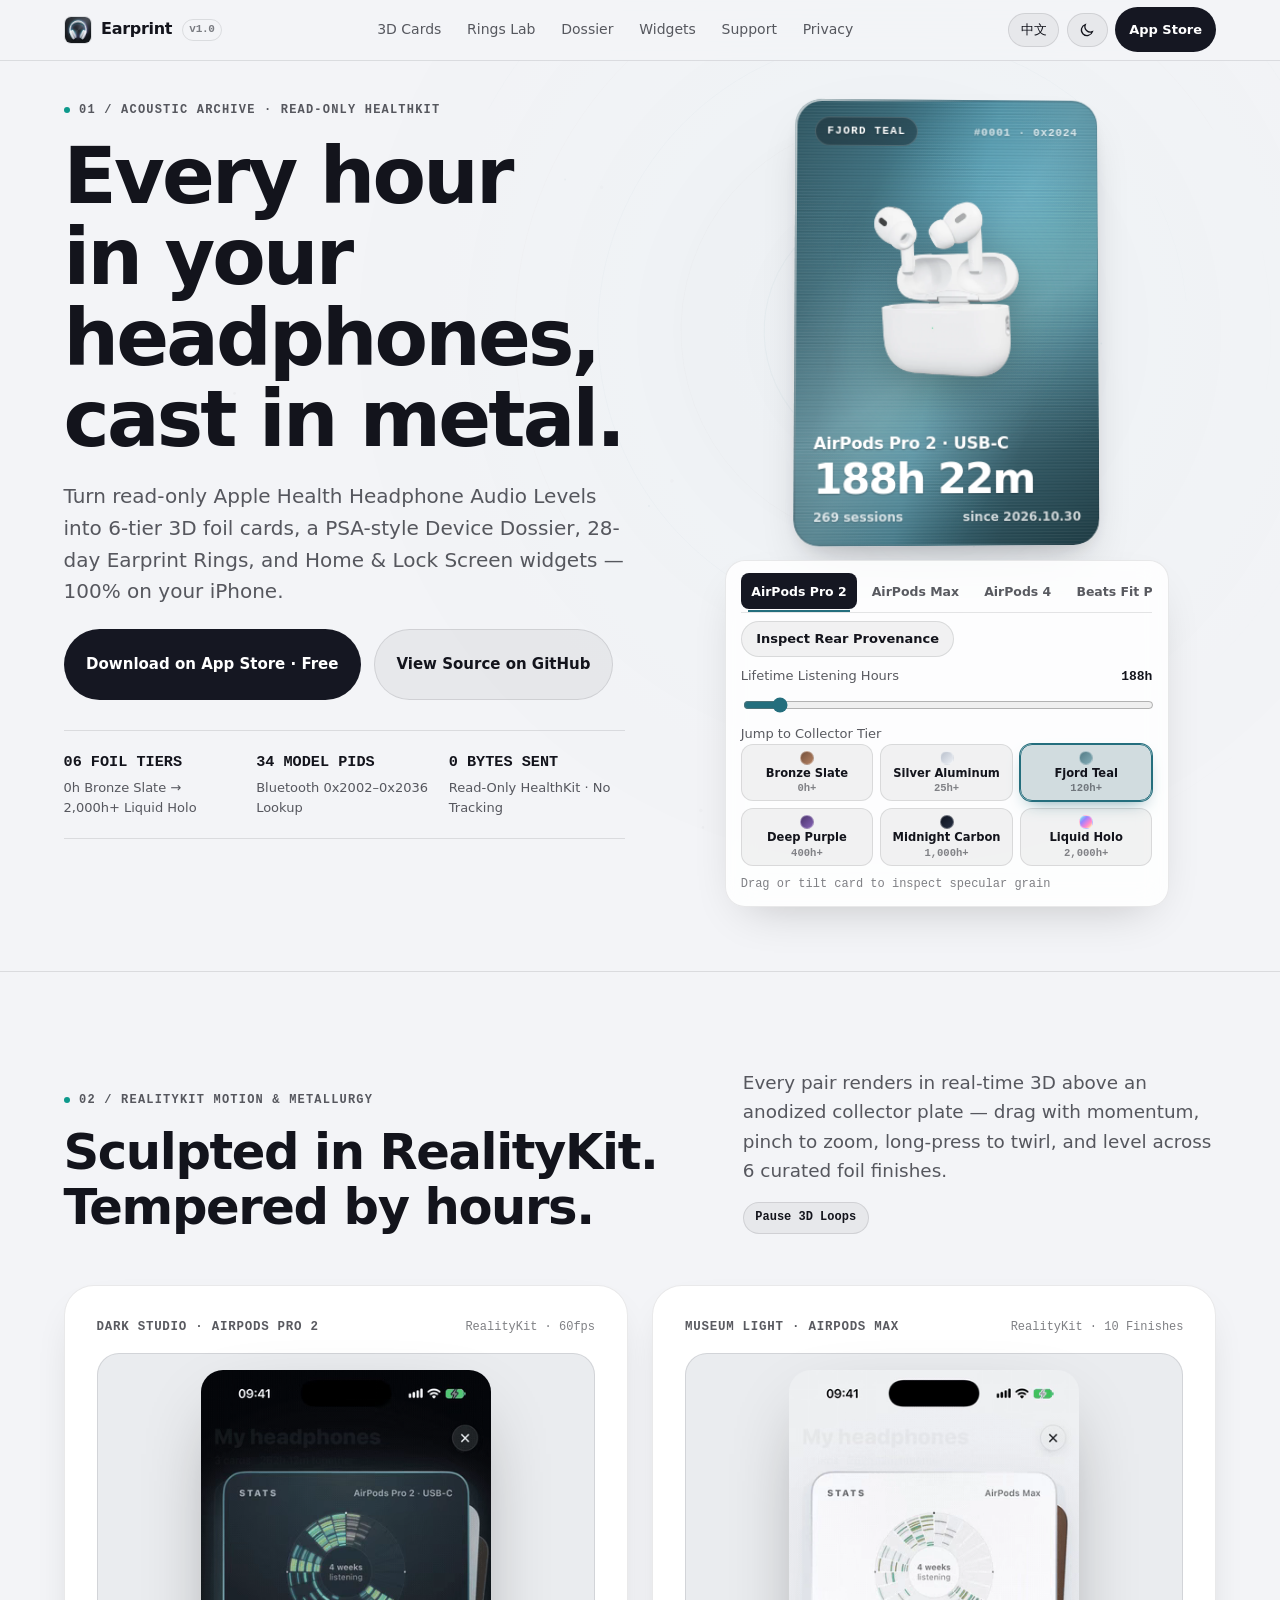
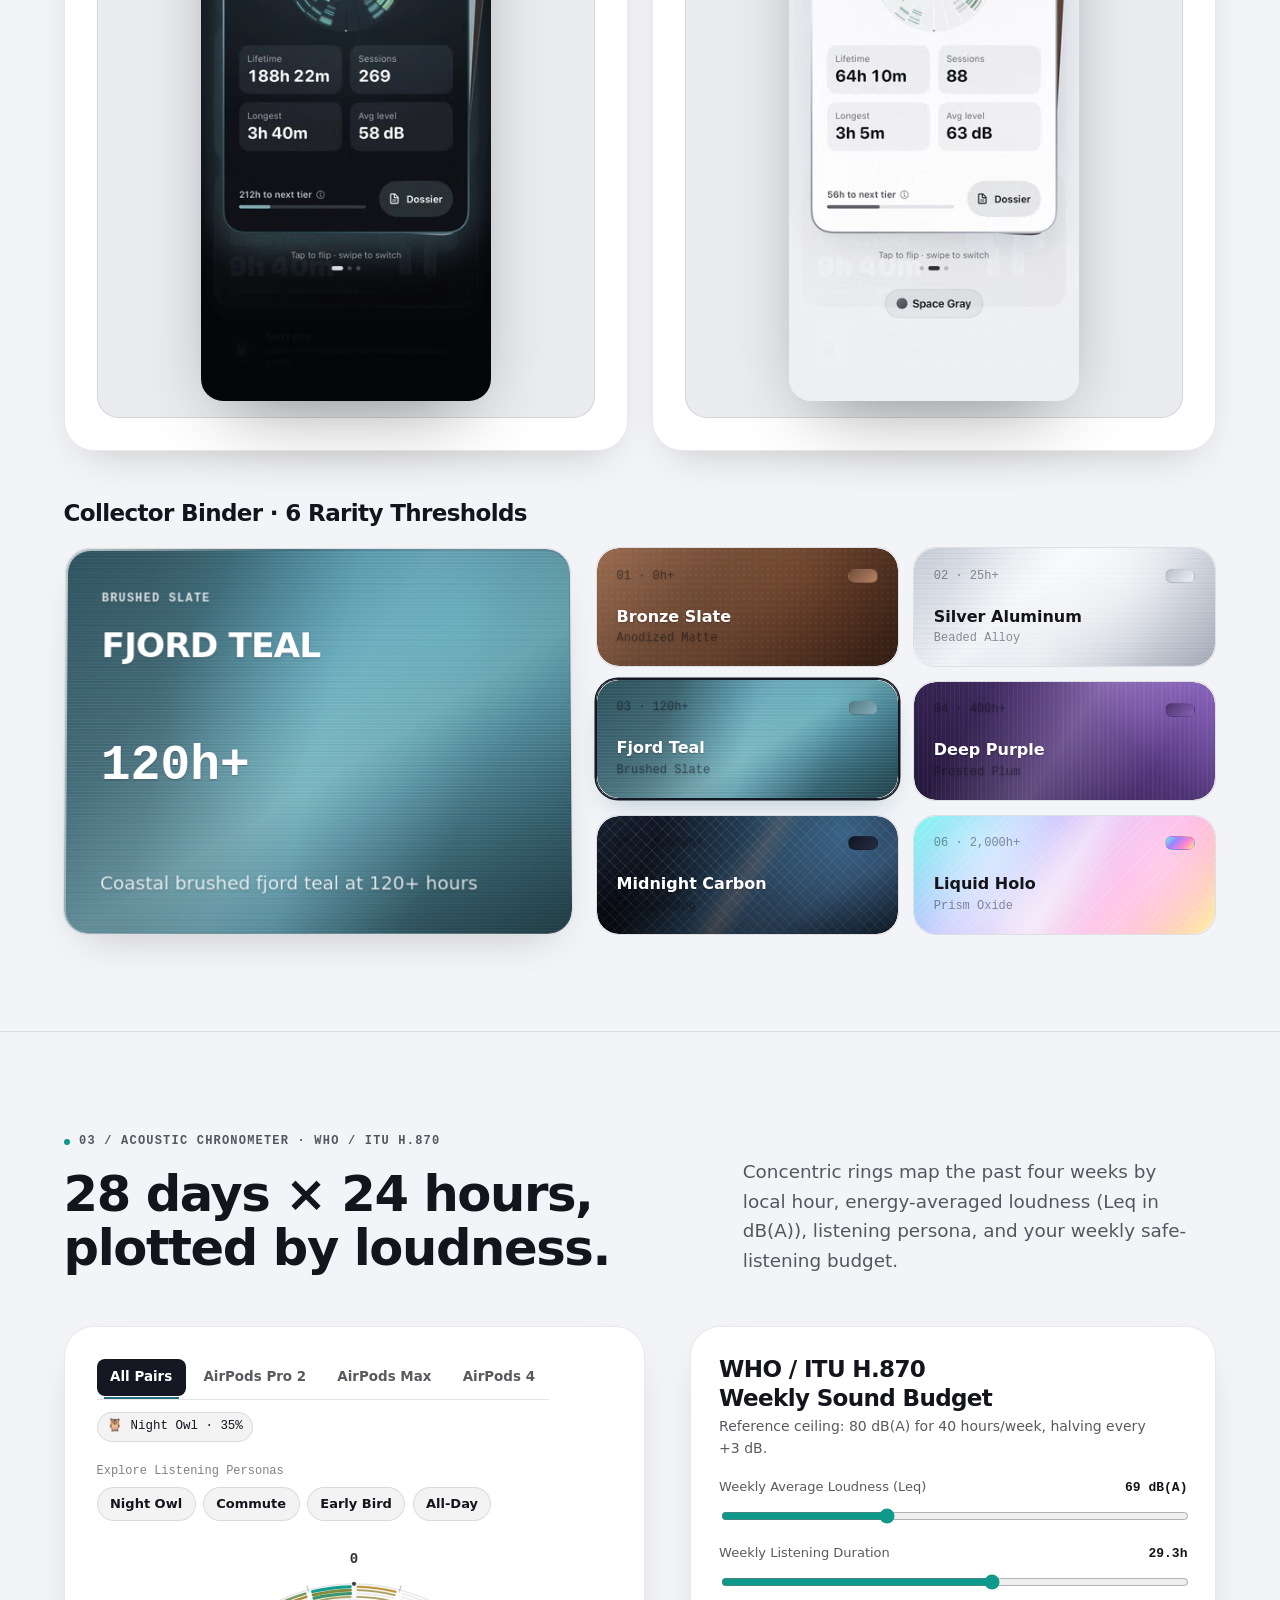
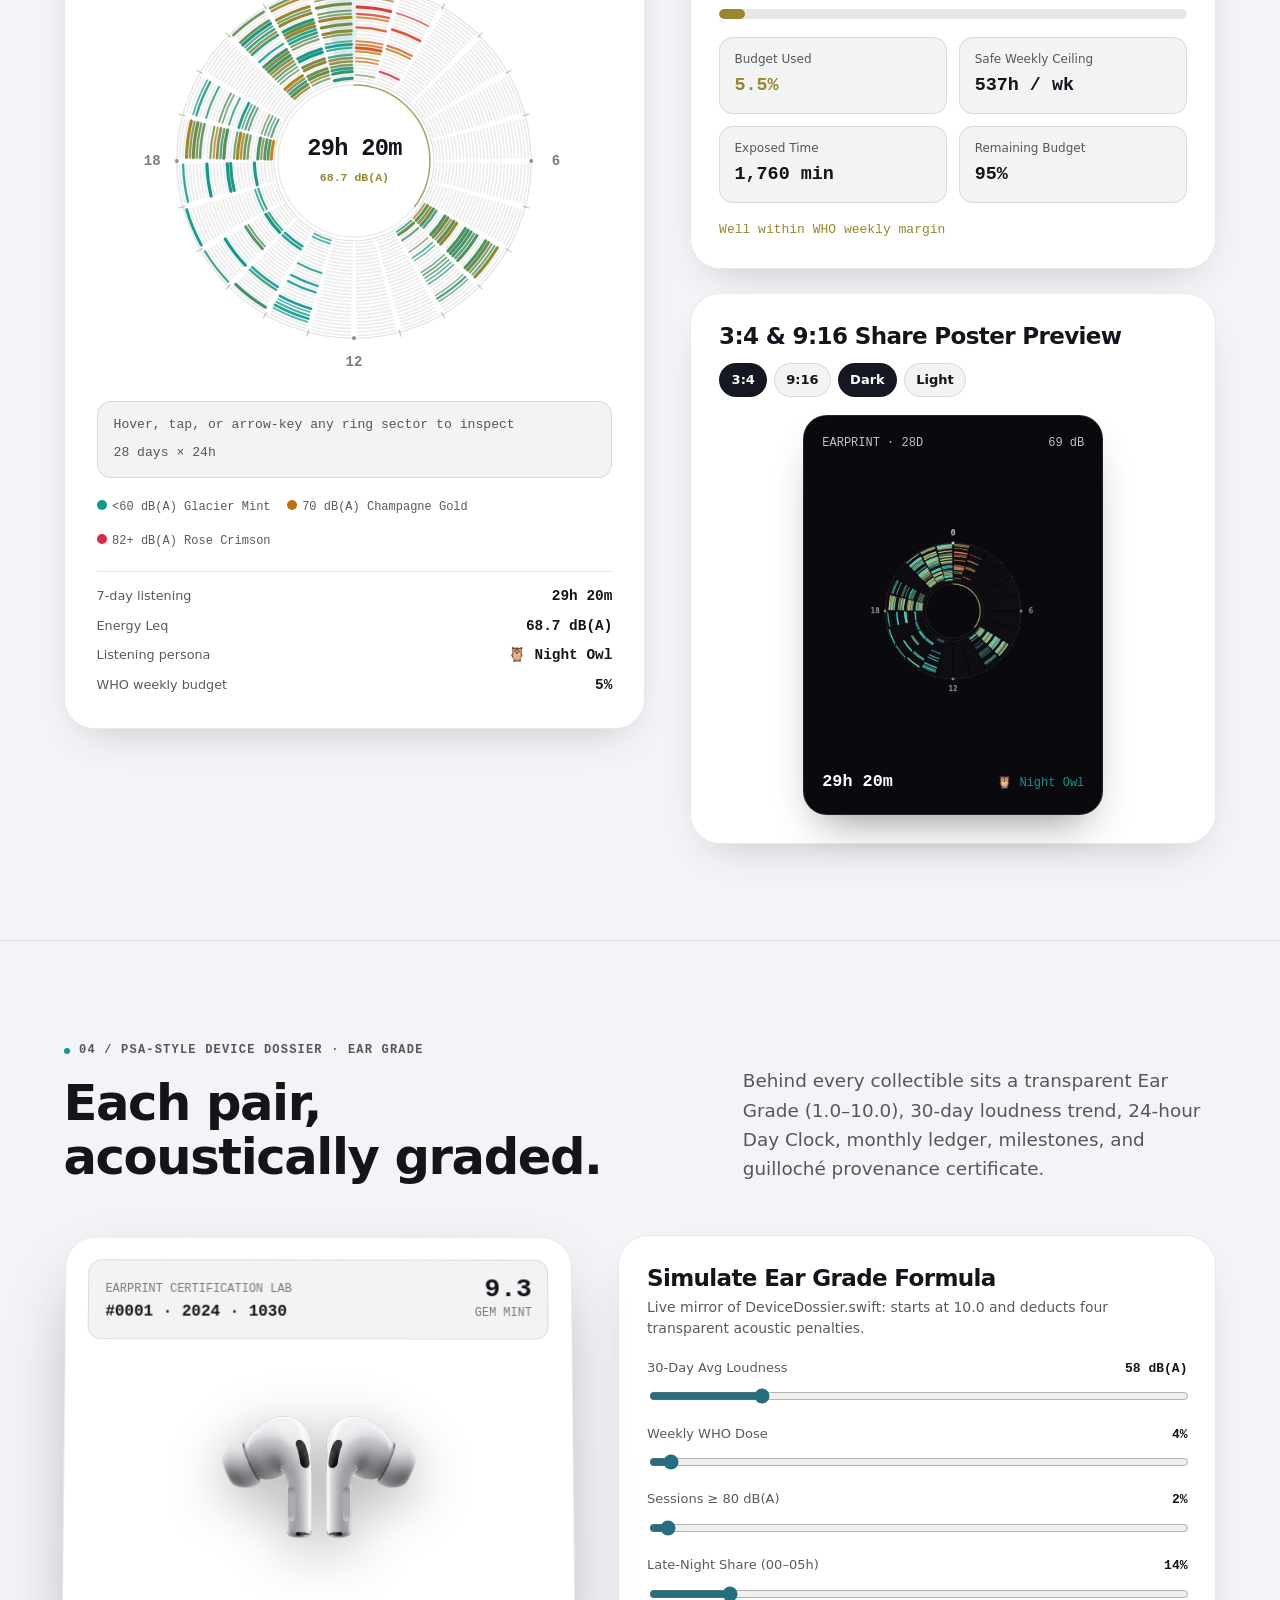
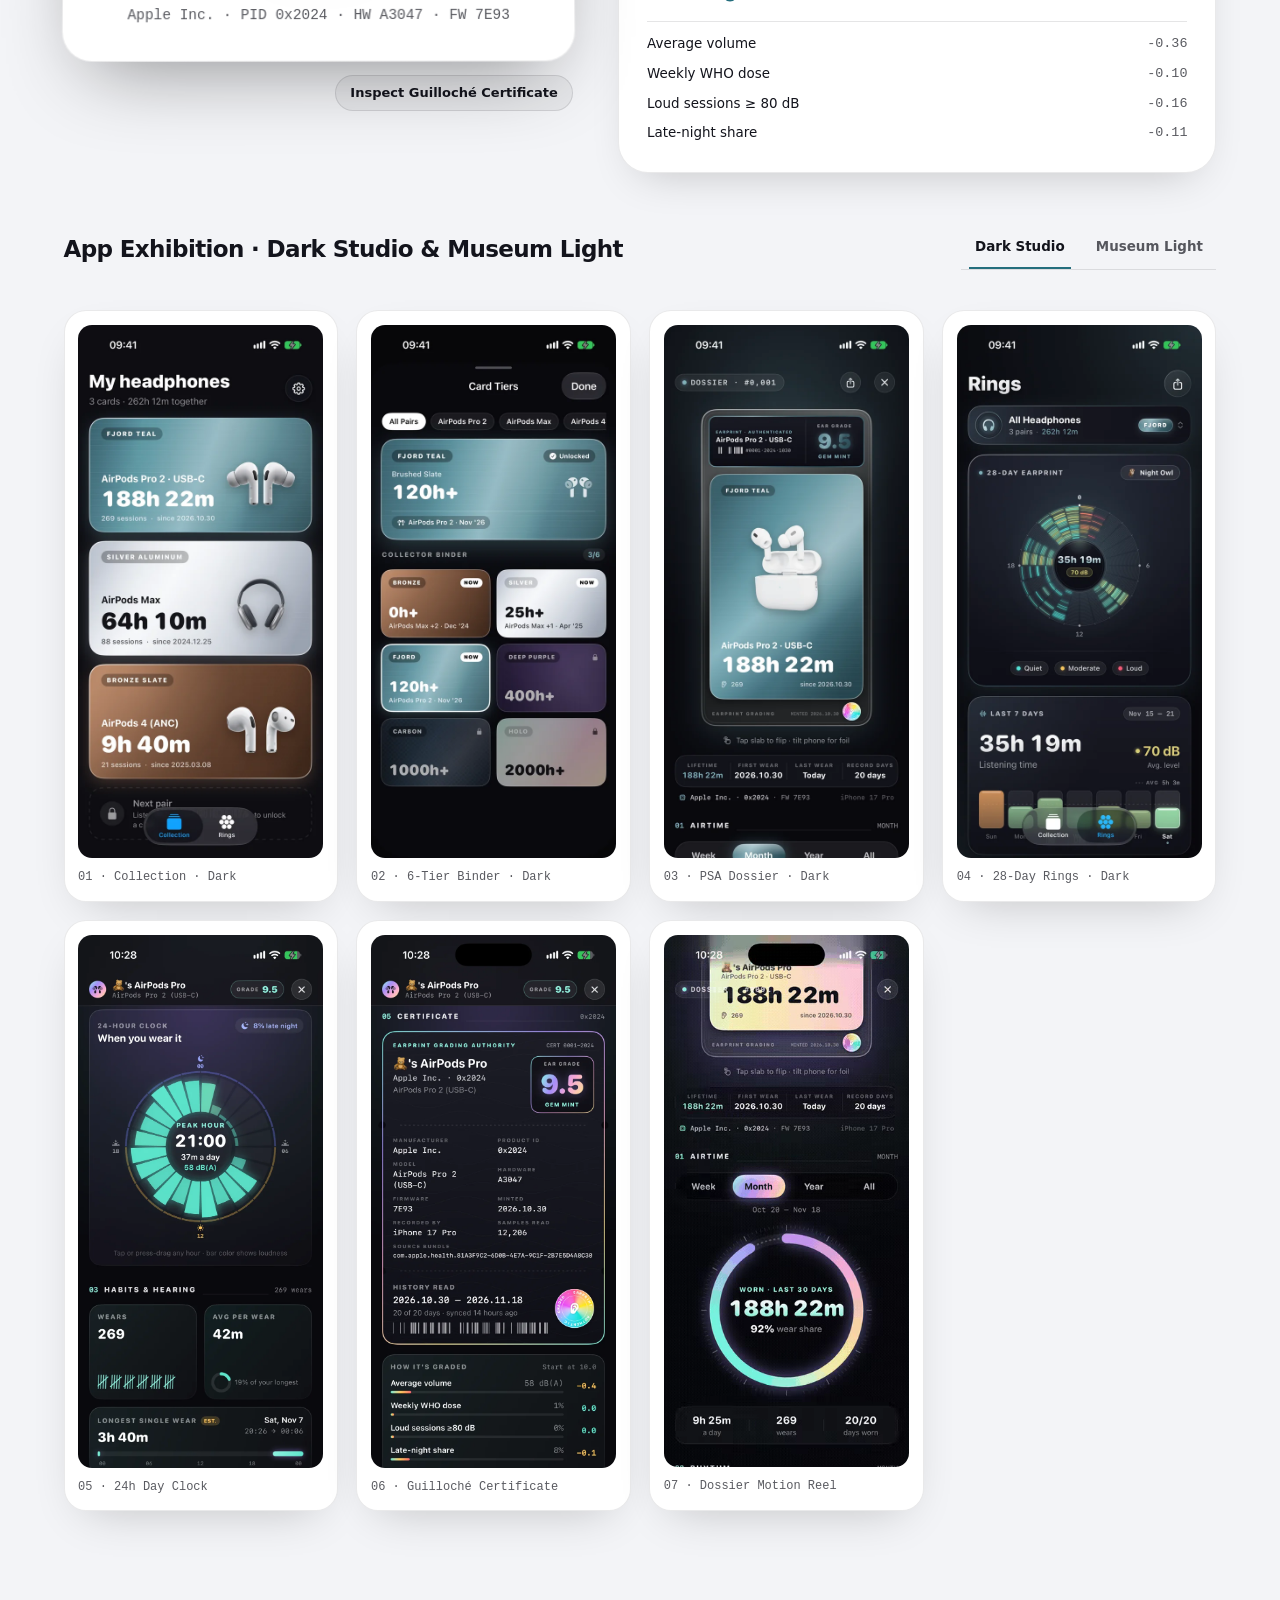
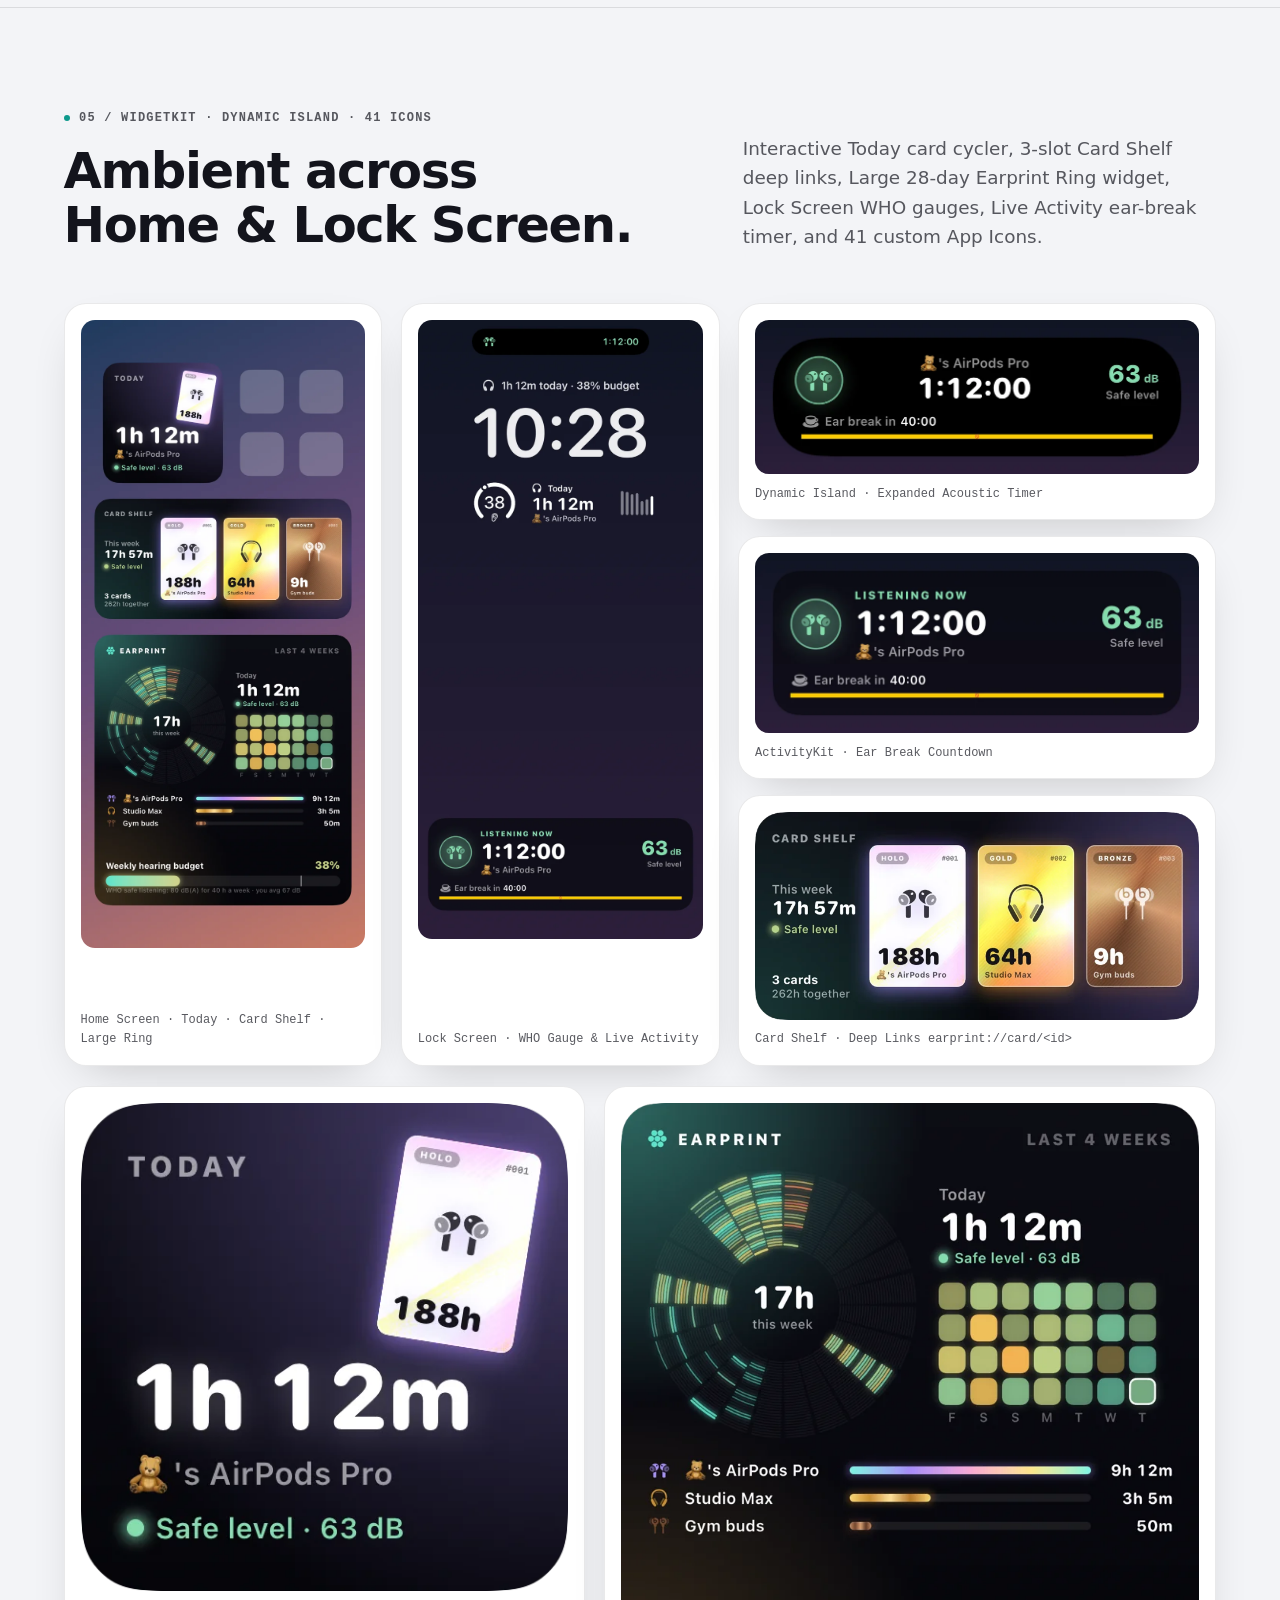
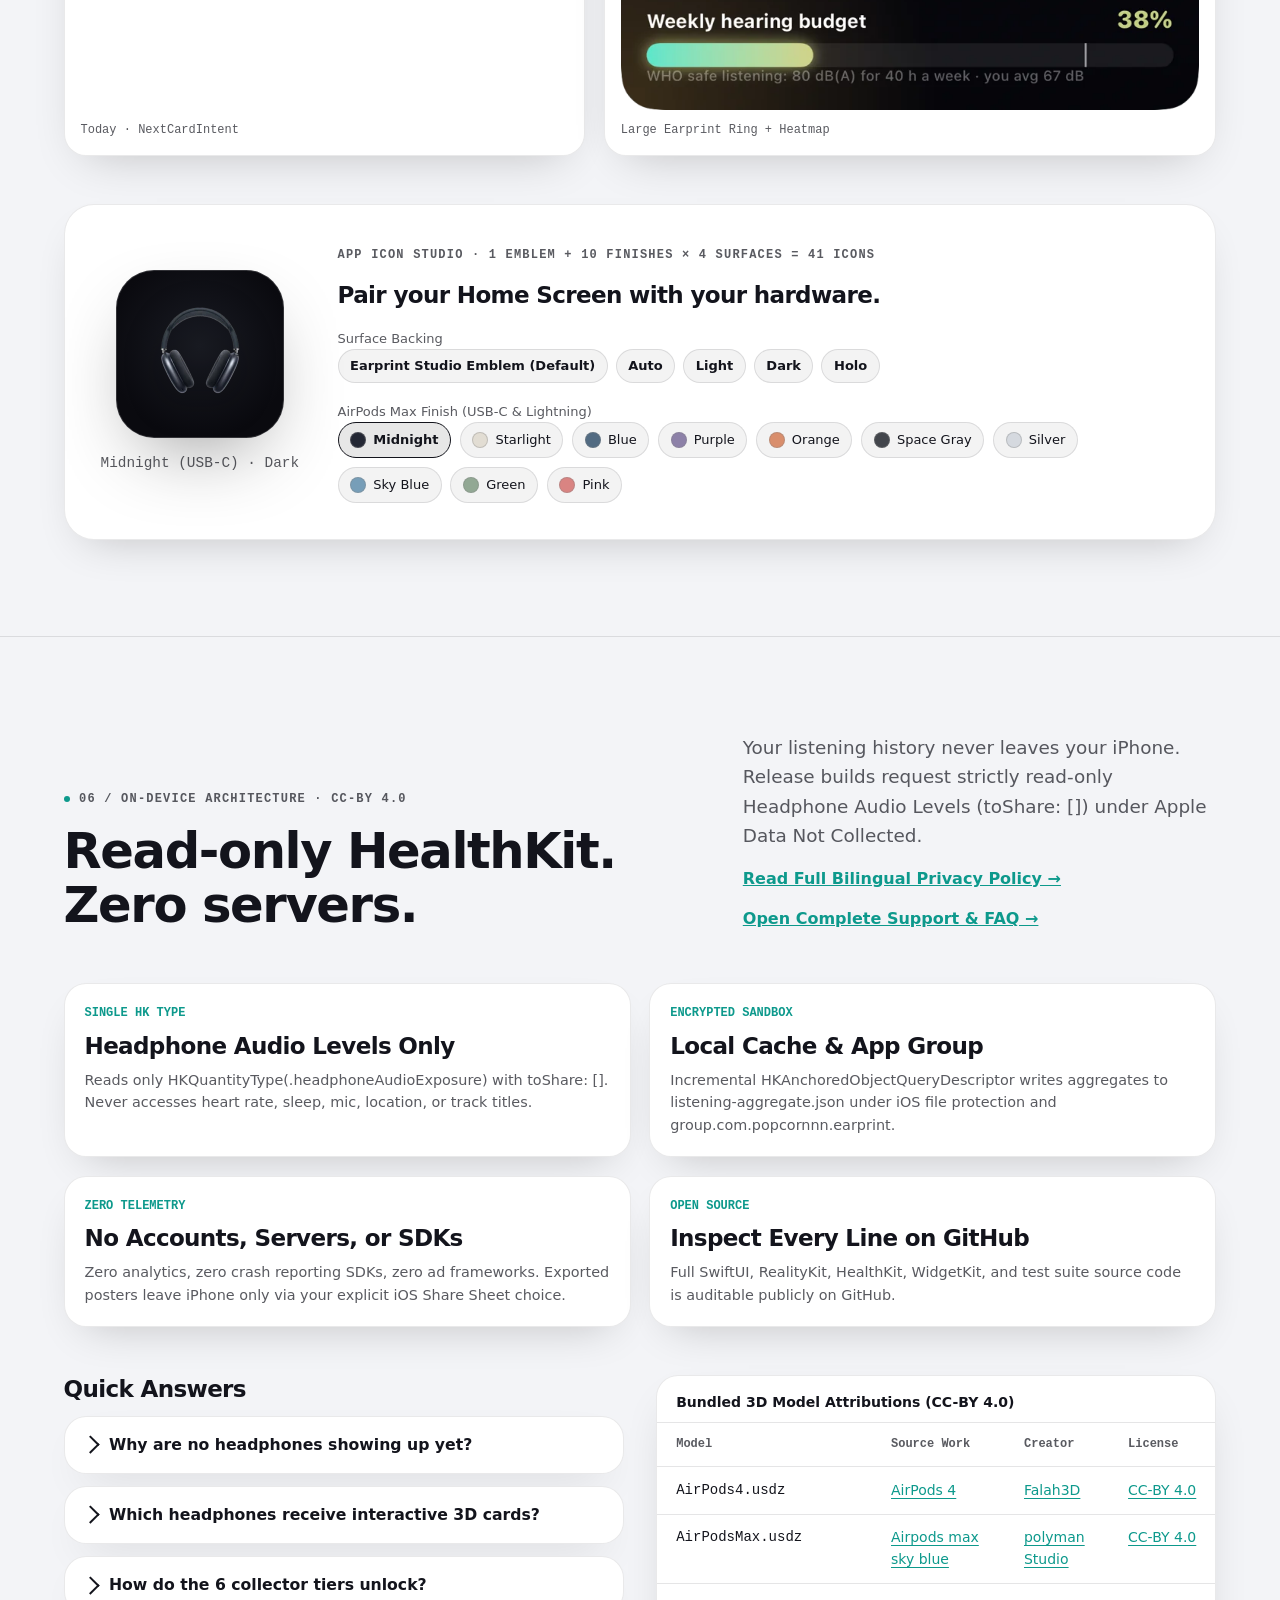
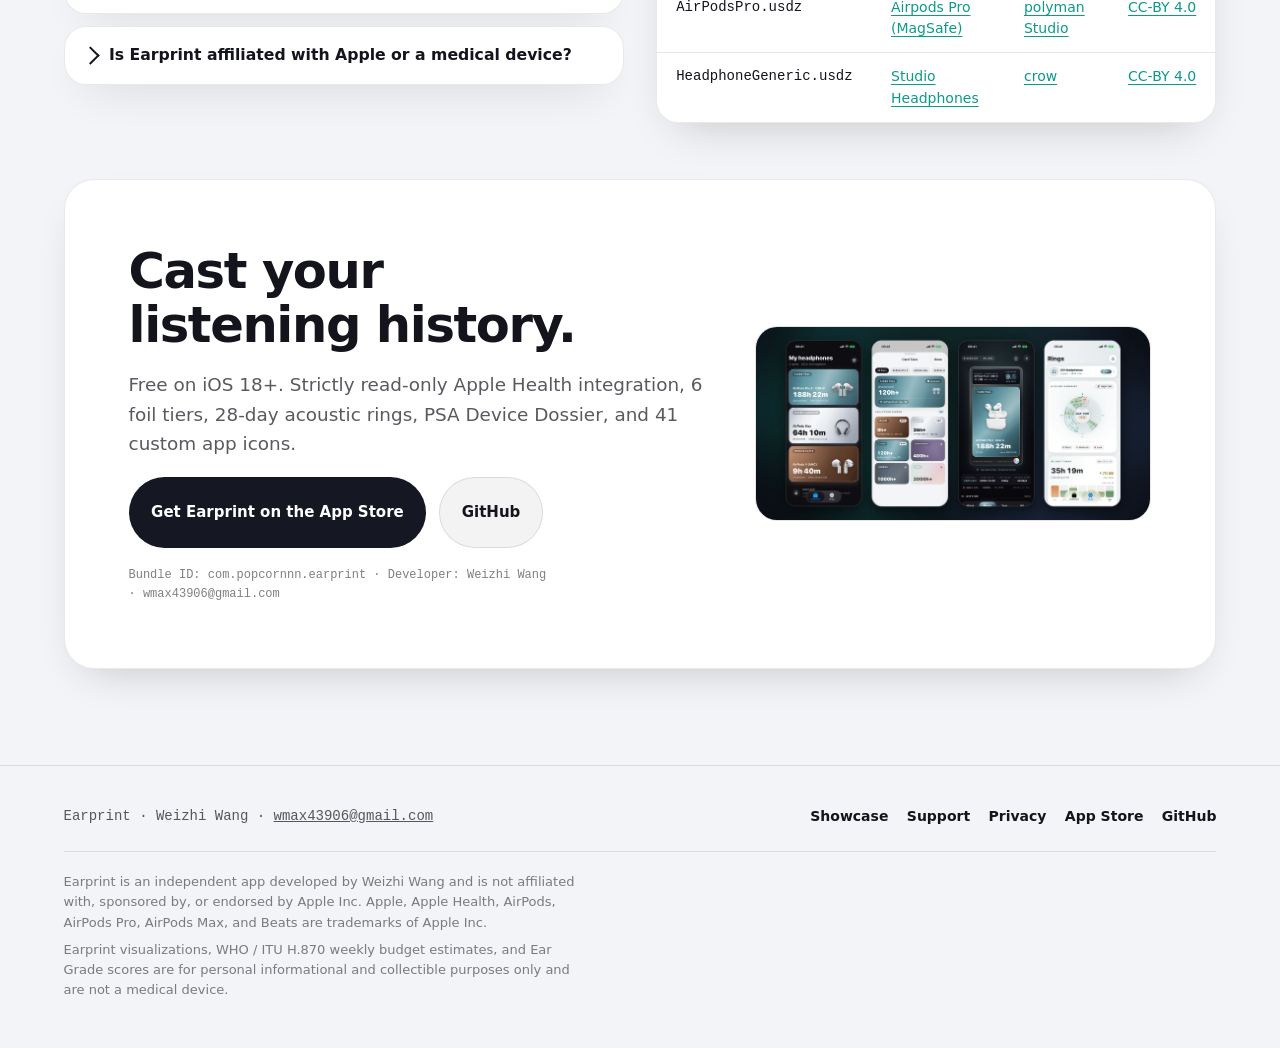
==== commit 34badec7: "Fix scroll-on-load, mobile overflow, tier contrast, and layout balance" ====
--- a/docs/site/index.html
+++ b/docs/site/index.html
@@ -106,7 +106,7 @@
             </p>
 
             <div class="hero-cta-row">
-              <a class="btn btn-primary" href="https://apps.apple.com/app/id6837883616" data-i18n="hero.ctaPrimary">Download on the App Store · Free (iOS 18+)</a>
+              <a class="btn btn-primary" href="https://apps.apple.com/app/id6837883616" data-i18n="hero.ctaPrimary">Download on App Store · Free</a>
               <a class="btn btn-secondary" href="https://github.com/Popcornnnnnnnn/earprint" data-i18n="hero.ctaSecondary">View Source on GitHub</a>
             </div>
 
@@ -117,11 +117,11 @@
               </div>
               <div>
                 <span class="hero-spec-val" data-i18n="hero.spec2Val">34 MODEL PIDS</span>
-                <span class="hero-spec-lbl" data-i18n="hero.spec2Lbl">Bluetooth 0x2002–0x2036 Hardware Lookup</span>
+                <span class="hero-spec-lbl" data-i18n="hero.spec2Lbl">Bluetooth 0x2002–0x2036 Lookup</span>
               </div>
               <div>
                 <span class="hero-spec-val" data-i18n="hero.spec3Val">0 BYTES SENT</span>
-                <span class="hero-spec-lbl" data-i18n="hero.spec3Lbl">Read-Only HealthKit · Data Not Collected</span>
+                <span class="hero-spec-lbl" data-i18n="hero.spec3Lbl">Read-Only HealthKit · No Tracking</span>
               </div>
             </div>
           </div>
@@ -276,7 +276,7 @@
           <div class="motion-grid">
             <article class="motion-stage">
               <div class="motion-stage-head">
-                <span class="motion-label" data-i18n="showcase.video1Title">DARK STUDIO · AIRPODS PRO 2 (FJORD TEAL)</span>
+                <span class="motion-label" data-i18n="showcase.video1Title">DARK STUDIO · AIRPODS PRO 2</span>
                 <span class="mono meta-caption">RealityKit · 60fps</span>
               </div>
               <div class="motion-frame">
@@ -289,7 +289,7 @@
 
             <article class="motion-stage">
               <div class="motion-stage-head">
-                <span class="motion-label" data-i18n="showcase.video2Title">MUSEUM LIGHT · AIRPODS MAX (SILVER ALUMINUM)</span>
+                <span class="motion-label" data-i18n="showcase.video2Title">MUSEUM LIGHT · AIRPODS MAX</span>
                 <span class="mono meta-caption">RealityKit · 10 Finishes</span>
               </div>
               <div class="motion-frame">
@@ -409,18 +409,21 @@
                 <span id="rings-persona-badge" class="mono badge-pill">Night Owl</span>
               </div>
 
-              <div class="persona-row" role="group" aria-label="Listening persona presets">
-                <button type="button" class="persona-btn" data-rings-persona="nightOwl" aria-pressed="true" data-i18n="rings.personaNight">Night Owl</button>
-                <button type="button" class="persona-btn" data-rings-persona="commuter" aria-pressed="false" data-i18n="rings.personaCommute">Commute</button>
-                <button type="button" class="persona-btn" data-rings-persona="earlyBird" aria-pressed="false" data-i18n="rings.personaEarly">Early Bird</button>
-                <button type="button" class="persona-btn" data-rings-persona="allDay" aria-pressed="false" data-i18n="rings.personaAllDay">All-Day</button>
+              <div>
+                <p class="mono meta-caption persona-label" data-i18n="rings.personaFilterLabel">Explore Listening Personas</p>
+                <div class="persona-row" role="group" aria-label="Listening persona presets">
+                  <button type="button" class="persona-btn" data-rings-persona="nightOwl" aria-pressed="true" data-i18n="rings.personaNight">Night Owl</button>
+                  <button type="button" class="persona-btn" data-rings-persona="commuter" aria-pressed="false" data-i18n="rings.personaCommute">Commute</button>
+                  <button type="button" class="persona-btn" data-rings-persona="earlyBird" aria-pressed="false" data-i18n="rings.personaEarly">Early Bird</button>
+                  <button type="button" class="persona-btn" data-rings-persona="allDay" aria-pressed="false" data-i18n="rings.personaAllDay">All-Day</button>
+                </div>
               </div>
 
               <div class="rings-dial-stage">
                 <canvas id="earprint-rings-canvas" width="640" height="640" role="img" tabindex="0" aria-label="28-day concentric Earprint loudness dial plotting 24 local hours"></canvas>
                 <div class="rings-center-readout">
-                  <span id="rings-center-hours" class="rings-center-hours">35h 19m</span>
-                  <span id="rings-center-db" class="rings-center-db">70 dB(A)</span>
+                  <span id="rings-center-hours" class="rings-center-hours">29h 20m</span>
+                  <span id="rings-center-db" class="rings-center-db">68.7 dB(A)</span>
                 </div>
               </div>
 
@@ -435,10 +438,10 @@
               </div>
 
               <dl id="rings-a11y-summary" class="rings-a11y-dl">
-                <dt>7-day listening</dt><dd>35h 19m</dd>
-                <dt>Energy Leq</dt><dd>70.0 dB(A)</dd>
+                <dt>7-day listening</dt><dd>29h 20m</dd>
+                <dt>Energy Leq</dt><dd>68.7 dB(A)</dd>
                 <dt>Listening persona</dt><dd>🦉 Night Owl</dd>
-                <dt>WHO weekly budget</dt><dd>9%</dd>
+                <dt>WHO weekly budget</dt><dd>5%</dd>
               </dl>
             </div>
 
@@ -454,17 +457,17 @@
                 <div class="range-field">
                   <div class="range-header">
                     <label for="who-db-range" data-i18n="rings.whoDbLabel">Weekly Average Loudness (Leq)</label>
-                    <span id="who-db-value" class="range-value">70 dB(A)</span>
-                  </div>
-                  <input id="who-db-range" type="range" min="55" max="95" value="70" step="1">
+                    <span id="who-db-value" class="range-value">69 dB(A)</span>
+                  </div>
+                  <input id="who-db-range" type="range" min="55" max="95" value="69" step="1">
                 </div>
 
                 <div class="range-field">
                   <div class="range-header">
                     <label for="who-hours-range" data-i18n="rings.whoHoursLabel">Weekly Listening Duration</label>
-                    <span id="who-hours-value" class="range-value">35.0h</span>
-                  </div>
-                  <input id="who-hours-range" type="range" min="1" max="50" value="35" step="0.5">
+                    <span id="who-hours-value" class="range-value">29.3h</span>
+                  </div>
+                  <input id="who-hours-range" type="range" min="1" max="50" value="29.3" step="0.5">
                 </div>
 
                 <div class="who-budget-meter" aria-hidden="true">
@@ -474,19 +477,19 @@
                 <div class="who-metrics-grid">
                   <div class="metric-box">
                     <span class="metric-box-label" data-i18n="rings.whoPctLbl">Budget Used</span>
-                    <span id="who-budget-pct" class="metric-box-value">8.7%</span>
+                    <span id="who-budget-pct" class="metric-box-value">5.4%</span>
                   </div>
                   <div class="metric-box">
                     <span class="metric-box-label" data-i18n="rings.whoAllowLbl">Safe Weekly Ceiling</span>
-                    <span id="who-allowed-hours" class="metric-box-value">403h</span>
+                    <span id="who-allowed-hours" class="metric-box-value">508h</span>
                   </div>
                   <div class="metric-box">
                     <span class="metric-box-label" data-i18n="rings.whoExposedLbl">Exposed Time</span>
-                    <span id="who-exposed-min" class="metric-box-value">2,100m</span>
+                    <span id="who-exposed-min" class="metric-box-value">1,760m</span>
                   </div>
                   <div class="metric-box">
                     <span class="metric-box-label" data-i18n="rings.whoRemainLbl">Remaining Budget</span>
-                    <span id="who-remaining-pct" class="metric-box-value">91.3%</span>
+                    <span id="who-remaining-pct" class="metric-box-value">94.6%</span>
                   </div>
                 </div>
 
@@ -509,11 +512,11 @@
                 <div id="share-poster-preview" data-aspect="3:4" data-scheme="dark">
                   <div class="poster-preview-head mono">
                     <span>EARPRINT · 28D</span>
-                    <span id="poster-avg-db">70 dB</span>
+                    <span id="poster-avg-db">69 dB</span>
                   </div>
                   <canvas id="share-poster-canvas" width="220" height="220" aria-hidden="true"></canvas>
                   <div class="poster-preview-foot mono">
-                    <span id="poster-week-hours" class="poster-stat">35h 19m</span>
+                    <span id="poster-week-hours" class="poster-stat">29h 20m</span>
                     <span id="poster-persona" class="poster-sub">🦉 Night Owl</span>
                   </div>
                 </div>
@@ -714,7 +717,7 @@
           </div>
 
           <div class="widgets-showcase">
-            <div class="widget-cluster">
+            <div class="widgets-top-grid">
               <figure class="widget-tile">
                 <img src="./assets/widgets/board-home-screen.webp" alt="Home Screen Small Today, Medium Card Shelf, and Large Earprint Ring widgets" width="720" height="1587" loading="lazy">
                 <figcaption class="screen-caption">Home Screen · Today · Card Shelf · Large Ring</figcaption>
@@ -723,17 +726,23 @@
                 <img src="./assets/widgets/board-lock-screen.webp" alt="Lock Screen WHO Budget circular gauge, Today summary, and Live Activity" width="720" height="1565" loading="lazy">
                 <figcaption class="screen-caption">Lock Screen · WHO Gauge &amp; Live Activity</figcaption>
               </figure>
-            </div>
-
-            <div class="widget-cluster">
-              <figure class="widget-tile widget-tile--wide">
-                <img src="./assets/widgets/island-expanded.webp" alt="Dynamic Island expanded view showing live headphone loudness and ear-break timer" width="900" height="313" loading="lazy">
-                <figcaption class="screen-caption">Dynamic Island · Expanded Acoustic Timer</figcaption>
-              </figure>
-              <figure class="widget-tile widget-tile--wide">
-                <img src="./assets/widgets/live-activity-lock-screen.webp" alt="Lock Screen Live Activity banner with 40 minute ear-break countdown" width="900" height="364" loading="lazy">
-                <figcaption class="screen-caption">ActivityKit · Ear Break Countdown</figcaption>
-              </figure>
+              <div class="widget-stack-col">
+                <figure class="widget-tile">
+                  <img src="./assets/widgets/island-expanded.webp" alt="Dynamic Island expanded view showing live headphone loudness and ear-break timer" width="900" height="313" loading="lazy">
+                  <figcaption class="screen-caption">Dynamic Island · Expanded Acoustic Timer</figcaption>
+                </figure>
+                <figure class="widget-tile">
+                  <img src="./assets/widgets/live-activity-lock-screen.webp" alt="Lock Screen Live Activity banner with 40 minute ear-break countdown" width="900" height="364" loading="lazy">
+                  <figcaption class="screen-caption">ActivityKit · Ear Break Countdown</figcaption>
+                </figure>
+                <figure class="widget-tile">
+                  <img src="./assets/widgets/medium-card-shelf.webp" alt="Medium Card Shelf widget deep linking 3 headphone cards" width="760" height="355" loading="lazy">
+                  <figcaption class="screen-caption">Card Shelf · Deep Links earprint://card/&lt;id&gt;</figcaption>
+                </figure>
+              </div>
+            </div>
+
+            <div class="widgets-bottom-grid">
               <figure class="widget-tile">
                 <img src="./assets/widgets/small-today.webp" alt="Small Today interactive card cycler widget" width="510" height="510" loading="lazy">
                 <figcaption class="screen-caption">Today · NextCardIntent</figcaption>
@@ -741,10 +750,6 @@
               <figure class="widget-tile">
                 <img src="./assets/widgets/large-earprint.webp" alt="Large Earprint Ring widget with 28-day heatmap and WHO budget bar" width="760" height="798" loading="lazy">
                 <figcaption class="screen-caption">Large Earprint Ring + Heatmap</figcaption>
-              </figure>
-              <figure class="widget-tile widget-tile--wide">
-                <img src="./assets/widgets/medium-card-shelf.webp" alt="Medium Card Shelf widget deep linking 3 headphone cards" width="760" height="355" loading="lazy">
-                <figcaption class="screen-caption">Card Shelf · Deep Links earprint://card/&lt;id&gt;</figcaption>
               </figure>
             </div>
           </div>
--- a/docs/site/styles/main.css
+++ b/docs/site/styles/main.css
@@ -449,7 +449,7 @@
 
   .section--hero {
     border-block-start: 0;
-    padding-block: clamp(2.5rem, 5vw, 5.25rem) clamp(3.5rem, 6vw, 6.5rem);
+    padding-block: clamp(1.5rem, 2.8vw, 2.5rem) clamp(3rem, 5vw, 5rem);
   }
 
   .section-head {
@@ -469,17 +469,21 @@
   /* 01 HERO */
   .hero-grid {
     display: grid;
-    grid-template-columns: minmax(0, 1.04fr) minmax(0, 0.96fr);
-    gap: clamp(2.25rem, 4.5vw, 4.5rem);
+    grid-template-columns: minmax(0, 1.02fr) minmax(0, 0.98fr);
+    gap: clamp(2rem, 4vw, 4rem);
     align-items: start;
+  }
+
+  .hero-grid > * {
+    min-inline-size: 0;
   }
 
   .hero-copy {
     position: sticky;
-    inset-block-start: calc(var(--header-height) + 2rem);
-    display: flex;
-    flex-direction: column;
-    gap: 1.5rem;
+    inset-block-start: calc(var(--header-height) + 1.5rem);
+    display: flex;
+    flex-direction: column;
+    gap: 1.35rem;
   }
 
   .hero-lead {
@@ -522,20 +526,39 @@
 
   /* Hero Interactive Slab Mount Container (layout shell; interactive.css brings 3D shaders) */
   .slab-mount {
-    display: flex;
-    flex-direction: column;
-    gap: 1.25rem;
+    display: grid;
+    grid-template-columns: minmax(0, 1fr);
+    gap: 0.95rem;
+    min-inline-size: 0;
+    max-inline-size: 100%;
+  }
+
+  .slab-stage-wrap {
+    min-inline-size: 0;
+    max-inline-size: 100%;
   }
 
   .slab-controls {
     background-color: var(--bg-card);
     border: 1px solid var(--border-card);
     border-radius: var(--radius-md);
-    padding: 1.15rem 1.25rem;
-    display: flex;
-    flex-direction: column;
-    gap: 1rem;
+    padding: 1.05rem 1.15rem;
+    display: grid;
+    grid-template-columns: minmax(0, 1fr);
+    gap: 0.85rem;
+    min-inline-size: 0;
+    max-inline-size: 100%;
     box-shadow: var(--shadow-card);
+  }
+
+  .hero-lab-row {
+    min-inline-size: 0;
+    max-inline-size: 100%;
+  }
+
+  .hero-lab-row [role="tab"] {
+    padding: 0.42rem 0.65rem;
+    font-size: 0.8125rem;
   }
 
   .slab-hint-note {
@@ -768,6 +791,8 @@
     align-items: center;
     gap: 0.25rem;
     overflow-x: auto;
+    max-inline-size: 100%;
+    min-inline-size: 0;
     scrollbar-width: none;
     border-block-end: 1px solid var(--border-hairline);
     padding-block-end: 0.2rem;
@@ -986,6 +1011,11 @@
     box-shadow: var(--shadow-card);
   }
 
+  .tier-spotlight[data-tier],
+  .binder-card[data-tier] {
+    background-color: transparent;
+  }
+
   .tier-spotlight-hours {
     font-family: var(--font-mono);
     font-variant-numeric: tabular-nums;
@@ -1059,6 +1089,10 @@
     box-shadow: var(--shadow-card);
   }
 
+  .persona-label {
+    margin-block-end: 0.45rem;
+  }
+
   .persona-row {
     display: flex;
     flex-wrap: wrap;
@@ -1320,15 +1354,30 @@
 
   /* 05 WIDGETS & ICON STUDIO */
   .widgets-showcase {
-    display: grid;
-    grid-template-columns: minmax(0, 1.1fr) minmax(0, 0.9fr);
-    gap: 1.5rem;
+    display: flex;
+    flex-direction: column;
+    gap: 1.25rem;
     margin-block-end: 3rem;
   }
 
-  .widget-cluster {
-    display: grid;
-    grid-template-columns: repeat(2, minmax(0, 1fr));
+  .widgets-top-grid {
+    display: grid;
+    grid-template-columns: minmax(0, 0.9fr) minmax(0, 0.9fr) minmax(0, 1.35fr);
+    gap: 1.15rem;
+    align-items: stretch;
+  }
+
+  .widgets-bottom-grid {
+    display: grid;
+    grid-template-columns: minmax(0, 0.92fr) minmax(0, 1.08fr);
+    gap: 1.15rem;
+    align-items: stretch;
+  }
+
+  .widget-stack-col {
+    display: flex;
+    flex-direction: column;
+    justify-content: space-between;
     gap: 1rem;
   }
 
@@ -1339,12 +1388,9 @@
     padding: 1rem;
     display: flex;
     flex-direction: column;
-    gap: 0.6rem;
+    justify-content: space-between;
+    gap: 0.65rem;
     box-shadow: var(--shadow-card);
-  }
-
-  .widget-tile--wide {
-    grid-column: 1 / -1;
   }
 
   .widget-tile img {
@@ -1460,8 +1506,8 @@
   /* 06 PRIVACY VAULT, FAQ ACCORDION & CREDITS */
   .audit-grid {
     display: grid;
-    grid-template-columns: repeat(4, minmax(0, 1fr));
-    gap: 1rem;
+    grid-template-columns: repeat(2, minmax(0, 1fr));
+    gap: 1.15rem;
     margin-block-end: 3rem;
   }
 
@@ -1600,6 +1646,11 @@
     color: var(--leq-quiet);
     text-decoration: underline;
     text-underline-offset: 3px;
+  }
+
+  .credits-table th:last-child,
+  .credits-table td:last-child {
+    white-space: nowrap;
   }
 
   /* Finale CTA */
@@ -1749,7 +1800,7 @@
     .binder-mount,
     .rings-lab,
     .dossier-lab,
-    .widgets-showcase,
+    .widgets-top-grid,
     .faq-credit-grid,
     .finale-banner {
       grid-template-columns: minmax(0, 1fr);
@@ -1762,10 +1813,6 @@
     .gallery-strip {
       grid-template-columns: repeat(2, minmax(0, 1fr));
     }
-
-    .audit-grid {
-      grid-template-columns: repeat(2, minmax(0, 1fr));
-    }
   }
 
   @media (max-width: 720px) {
@@ -1792,7 +1839,7 @@
 
     .audit-grid,
     .gallery-strip,
-    .widget-cluster {
+    .widgets-bottom-grid {
       grid-template-columns: minmax(0, 1fr);
     }
 
--- a/docs/site/styles/interactive.css
+++ b/docs/site/styles/interactive.css
@@ -30,22 +30,52 @@
     }
   }
 
+  /* Default foil shader custom properties on every tiered card & foil-layers wrapper */
+  [data-tier],
+  .foil-layers {
+    --tx: 0;
+    --ty: 0;
+    --px: 68%;
+    --py: 24%;
+    --sheen-angle: 122deg;
+    --bevel-angle: 135deg;
+  }
+
+  [data-tier="bronze"],
+  [data-tier="sapphire"],
+  [data-tier="platinum"],
+  [data-tier="obsidian"] {
+    color: #ffffff;
+    text-shadow: 0 1px 2px rgba(8, 12, 18, 0.28);
+  }
+
+  [data-tier="silver"],
+  [data-tier="holo"] {
+    color: #14141a;
+    text-shadow: none;
+  }
+
   /* --------------------------------------------------------------------------
      1. Hero 3D Foil Slab Lab (#hero-slab-mount & #hero-card-stage)
      -------------------------------------------------------------------------- */
   #hero-slab-mount {
     position: relative;
     display: grid;
-    gap: 1.35rem;
+    grid-template-columns: minmax(0, 1fr);
+    min-inline-size: 0;
+    inline-size: 100%;
+    gap: 0.8rem;
     justify-items: center;
   }
 
   .slab-stage-wrap {
     position: relative;
     display: grid;
+    grid-template-columns: minmax(0, 1fr);
     place-items: center;
+    min-inline-size: 0;
     inline-size: 100%;
-    padding-block: 0.5rem 0.75rem;
+    padding-block: 0.1rem 0.2rem;
   }
 
   #hero-card-stage {
@@ -65,7 +95,7 @@
     --tier-ink-local: var(--tier-ink, #ffffff);
 
     position: relative;
-    inline-size: min(100%, 336px);
+    inline-size: min(100%, 304px);
     aspect-ratio: 300 / 440;
     perspective: 1400px;
     touch-action: pan-y;
@@ -73,6 +103,12 @@
     -webkit-user-select: none;
     cursor: grab;
     outline: none;
+  }
+
+  @media (max-width: 480px) {
+    #hero-card-stage {
+      inline-size: min(100%, 288px);
+    }
   }
 
   #hero-card-stage.is-dragging {
@@ -161,6 +197,7 @@
     padding: 18px 18px 16px;
     background: var(--bg-card, #13131b);
     color: var(--text-primary, #ffffff);
+    text-shadow: none;
     transform:
       perspective(1400px)
       translateZ(var(--z-lift))
@@ -233,10 +270,10 @@
   [data-tier="bronze"] .foil-base {
     background: linear-gradient(
       calc(132deg + var(--tx) * 10deg),
-      #b58263 0%,
-      #74503b 38%,
-      #5a3b2a 72%,
-      #432b1e 100%
+      #96664a 0%,
+      #6a4733 36%,
+      #523424 72%,
+      #3a2317 100%
     );
   }
   [data-tier="bronze"] .foil-texture {
@@ -246,8 +283,8 @@
   }
   [data-tier="bronze"] .foil-light {
     background:
-      radial-gradient(circle at var(--px) var(--py), rgba(226, 173, 138, 0.42) 0%, rgba(181, 130, 99, 0.12) 45%, transparent 72%),
-      linear-gradient(145deg, rgba(255, 255, 255, 0.14) 0%, transparent 48%, rgba(0, 0, 0, 0.22) 100%);
+      radial-gradient(circle at var(--px) var(--py), rgba(226, 173, 138, 0.34) 0%, rgba(181, 130, 99, 0.1) 45%, transparent 72%),
+      linear-gradient(145deg, rgba(255, 255, 255, 0.1) 0%, transparent 48%, rgba(0, 0, 0, 0.24) 100%);
     mix-blend-mode: soft-light;
   }
   [data-tier="bronze"] .foil-sheen {
@@ -261,10 +298,10 @@
   [data-tier="silver"] .foil-base {
     background: linear-gradient(
       calc(138deg + var(--tx) * 14deg),
-      #b9c0cc 0%,
-      #eef1f6 34%,
-      #b9c0cc 64%,
-      #7b8391 100%
+      #c5cbd6 0%,
+      #eef1f6 38%,
+      #c0c6d2 70%,
+      #98a0ae 100%
     );
   }
   [data-tier="silver"] .foil-texture {
@@ -290,11 +327,11 @@
   [data-tier="sapphire"] .foil-base {
     background: linear-gradient(
       calc(148deg + var(--ty) * 12deg),
-      #3a606b 0%,
-      #527b86 28%,
-      #86aeb8 54%,
-      #3a606b 78%,
-      #26454e 100%
+      #2d525d 0%,
+      #426b77 32%,
+      #598591 56%,
+      #2f545f 82%,
+      #1e3b43 100%
     );
   }
   [data-tier="sapphire"] .foil-texture {
@@ -678,10 +715,13 @@
 
   /* Interactive Hero Controls (Device Tabs, 0-2500h Scrubber, 6 Tiers, Flip) */
   .hero-lab-controls {
-    inline-size: min(100%, 420px);
-    display: grid;
-    gap: 0.85rem;
-    padding: 1rem 1.1rem;
+    inline-size: min(100%, 444px);
+    max-inline-size: 100%;
+    min-inline-size: 0;
+    display: grid;
+    grid-template-columns: minmax(0, 1fr);
+    gap: 0.56rem;
+    padding: 0.78rem 0.95rem;
     border-radius: 20px;
     background: color-mix(in oklab, var(--bg-card, #13131b) 84%, transparent);
     border: 1px solid var(--border-card, rgba(255, 255, 255, 0.1));
@@ -694,10 +734,30 @@
     flex-wrap: wrap;
     align-items: center;
     justify-content: space-between;
-    gap: 0.55rem;
+    gap: 0.5rem;
+    min-inline-size: 0;
+    max-inline-size: 100%;
+  }
+
+  .hero-lab-controls [role="tablist"] {
+    display: flex;
+    flex-wrap: nowrap;
+    gap: 0.25rem;
+    max-inline-size: 100%;
+    min-inline-size: 0;
+    overflow-x: auto;
+    scrollbar-width: none;
+  }
+
+  .hero-lab-controls [role="tablist"]::-webkit-scrollbar {
+    display: none;
   }
 
   [data-hero-device] {
+    flex: 0 0 auto;
+    white-space: nowrap;
+    padding: 0.38rem 0.66rem;
+    font-size: 0.78rem;
     cursor: pointer;
     transition: background-color 0.2s ease, color 0.2s ease, border-color 0.2s ease, transform 0.18s ease;
   }
@@ -716,13 +776,13 @@
 
   .hero-tier-pills {
     display: grid;
-    grid-template-columns: repeat(3, minmax(0, 1fr));
+    grid-template-columns: repeat(2, minmax(0, 1fr));
     gap: 0.45rem;
   }
 
-  @media (min-width: 520px) {
+  @media (min-width: 380px) {
     .hero-tier-pills {
-      grid-template-columns: repeat(6, minmax(0, 1fr));
+      grid-template-columns: repeat(3, minmax(0, 1fr));
     }
   }
 
@@ -733,7 +793,8 @@
     align-items: center;
     justify-content: center;
     gap: 2px;
-    min-block-size: 42px;
+    min-block-size: 40px;
+    min-inline-size: 0;
     padding: 6px 8px;
     border-radius: 12px;
     border: 1px solid var(--border-hairline, rgba(255, 255, 255, 0.12));
@@ -741,8 +802,17 @@
     color: var(--text-primary, #ffffff);
     font-size: 0.72rem;
     font-weight: 700;
+    line-height: 1.15;
+    text-align: center;
     cursor: pointer;
     transition: border-color 0.2s ease, transform 0.18s ease, box-shadow 0.2s ease;
+  }
+
+  [data-hero-tier] .tier-pill-hours {
+    font-family: ui-monospace, "SF Mono", Menlo, monospace;
+    font-variant-numeric: tabular-nums;
+    font-size: 0.66rem;
+    opacity: 0.72;
   }
 
   [data-hero-tier]:hover {
@@ -797,6 +867,7 @@
     position: relative;
     isolation: isolate;
     overflow: hidden;
+    background: transparent;
     cursor: pointer;
     transition: transform 0.2s ease, border-color 0.2s ease, box-shadow 0.2s ease;
   }
@@ -814,7 +885,10 @@
 
   [data-tier-card][aria-pressed="true"] {
     transform: translateY(-2px);
-    box-shadow: 0 12px 26px -12px color-mix(in oklab, var(--tier-glow, #6d9ca8) 55%, transparent);
+    border-color: var(--inverted-fill, #ffffff);
+    box-shadow:
+      0 0 0 1.5px var(--inverted-fill, #ffffff),
+      0 14px 28px -12px color-mix(in oklab, var(--tier-glow, #6d9ca8) 55%, transparent);
   }
 
   /* --------------------------------------------------------------------------
@@ -912,7 +986,8 @@
     block-size: 100%;
     inline-size: 0%;
     border-radius: inherit;
-    background: var(--leq-quiet, #52e6db);
+    background-image: none;
+    background-color: var(--leq-quiet, #52e6db);
     transition: inline-size 0.35s cubic-bezier(0.22, 1, 0.36, 1), background-color 0.25s ease;
   }
 
@@ -996,8 +1071,20 @@
     transform: perspective(1400px) rotateX(var(--rx)) rotateY(calc(var(--ry) + var(--flip)));
   }
 
-  #psa-slab .psa-slab-back,
-  #psa-slab [data-slab-face="back"] {
+  #psa-slab .psa-slab-back {
+    position: absolute;
+    inset: 0;
+    isolation: isolate;
+    overflow: hidden;
+    transform: perspective(1400px) rotateX(var(--rx)) rotateY(calc(var(--ry) + var(--flip) + 180deg));
+  }
+
+  #psa-slab .psa-slab-back > :not(.slab-guilloche) {
+    position: relative;
+    z-index: 2;
+  }
+
+  #psa-slab [data-slab-face="back"]:not(.psa-slab-back) {
     position: absolute;
     inset: 0;
     transform: perspective(1400px) rotateX(var(--rx)) rotateY(calc(var(--ry) + var(--flip) + 180deg));
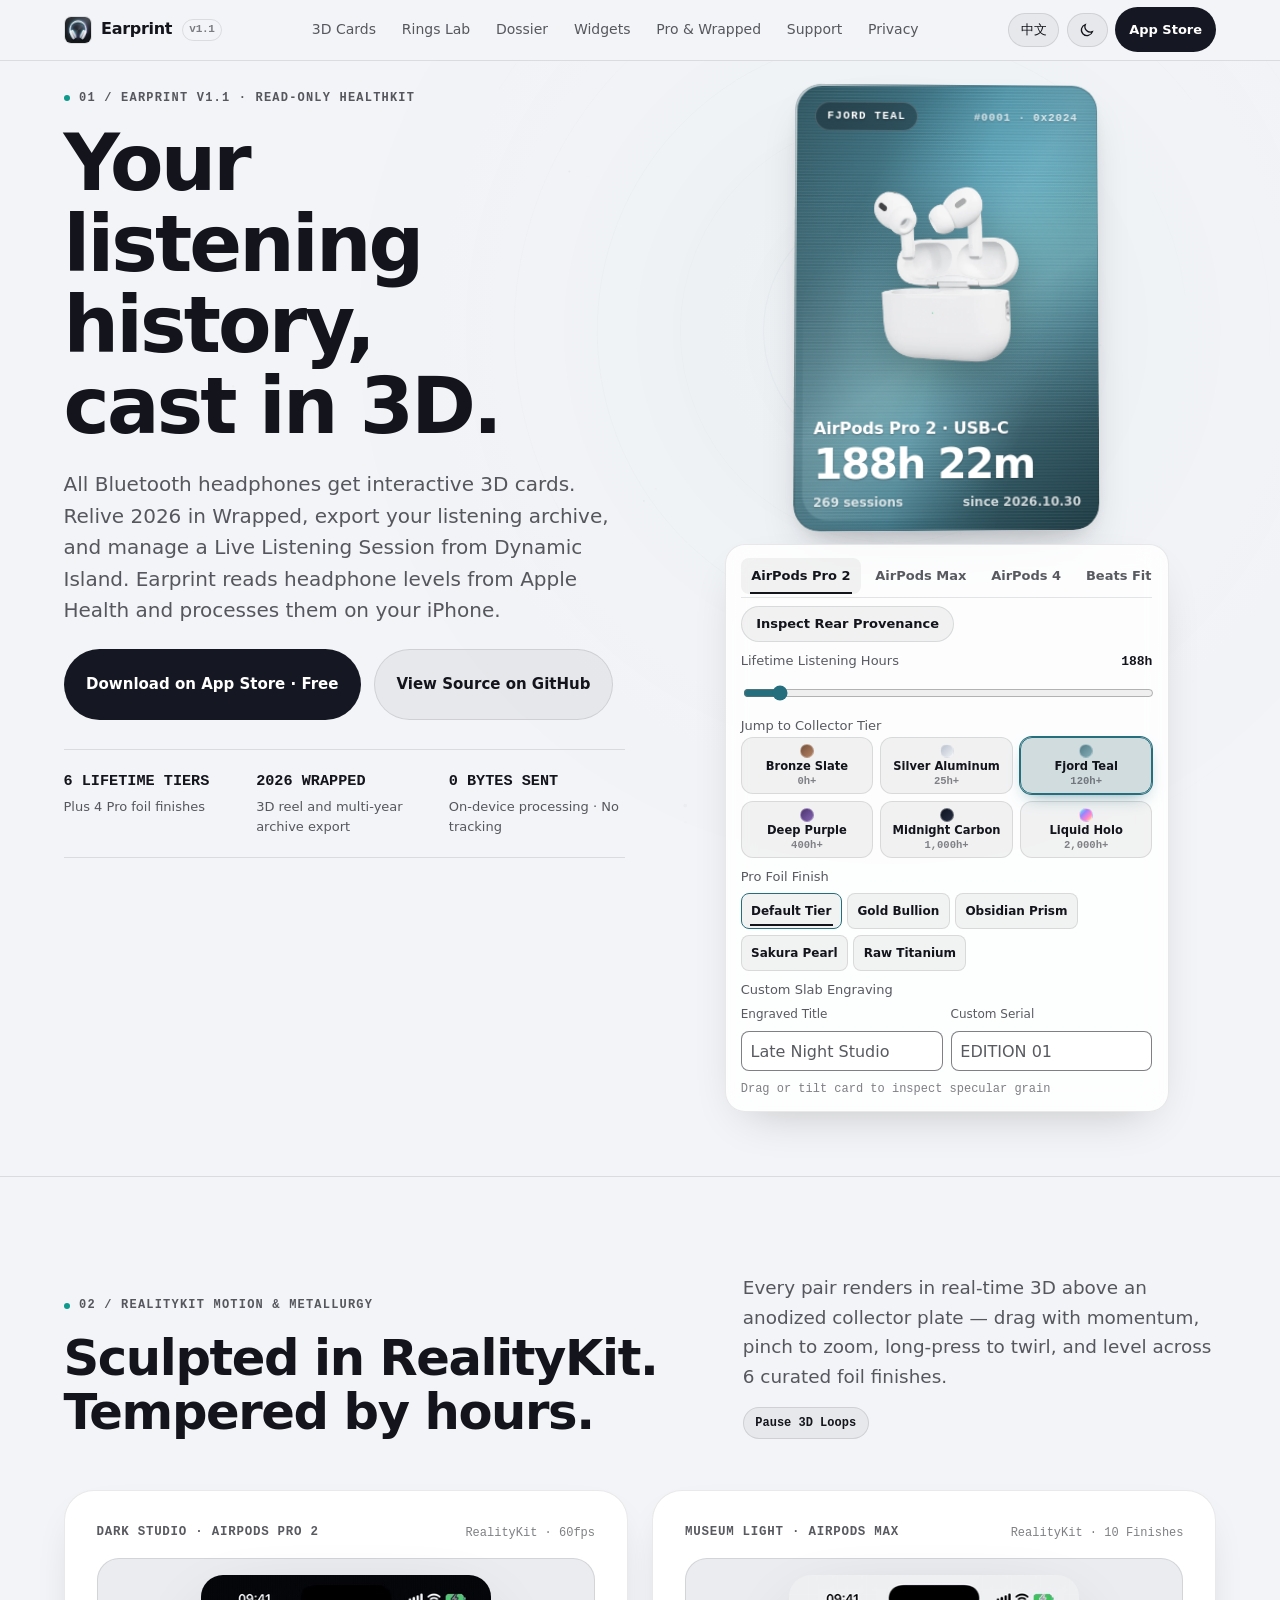
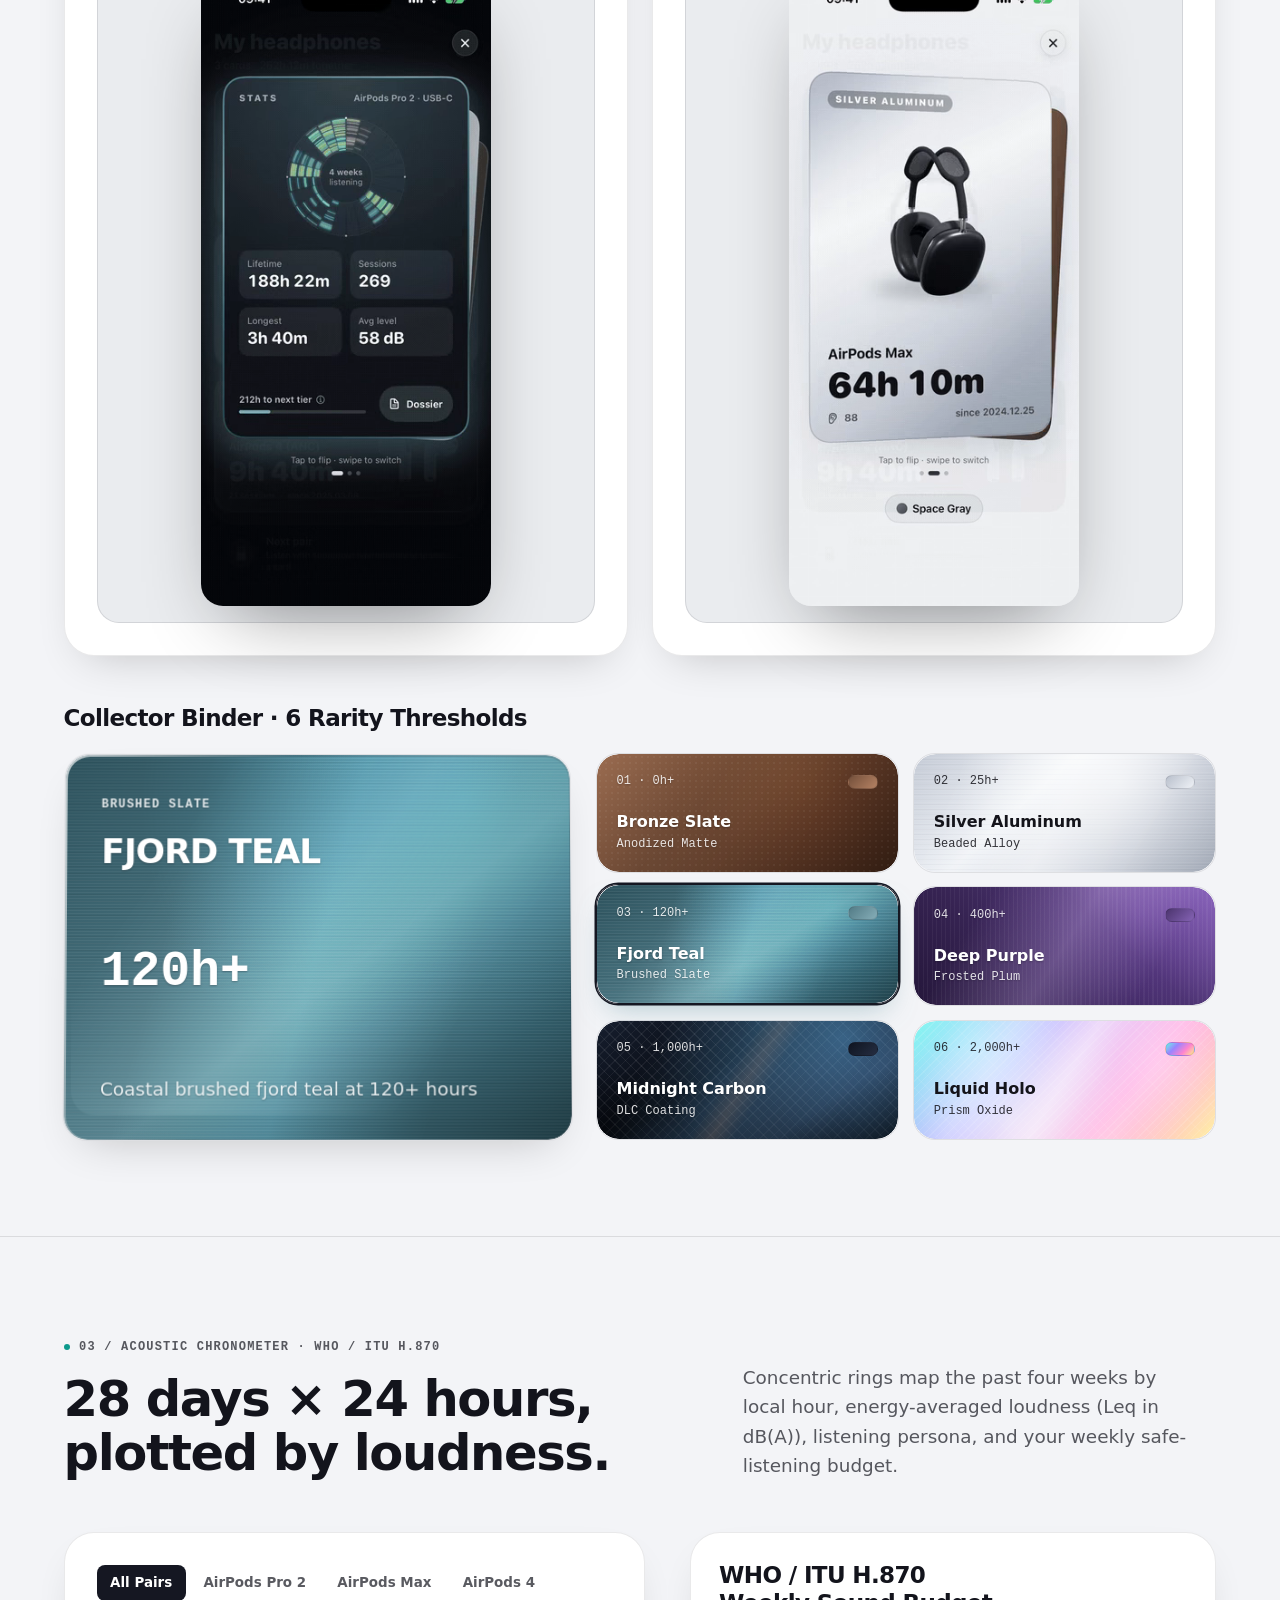
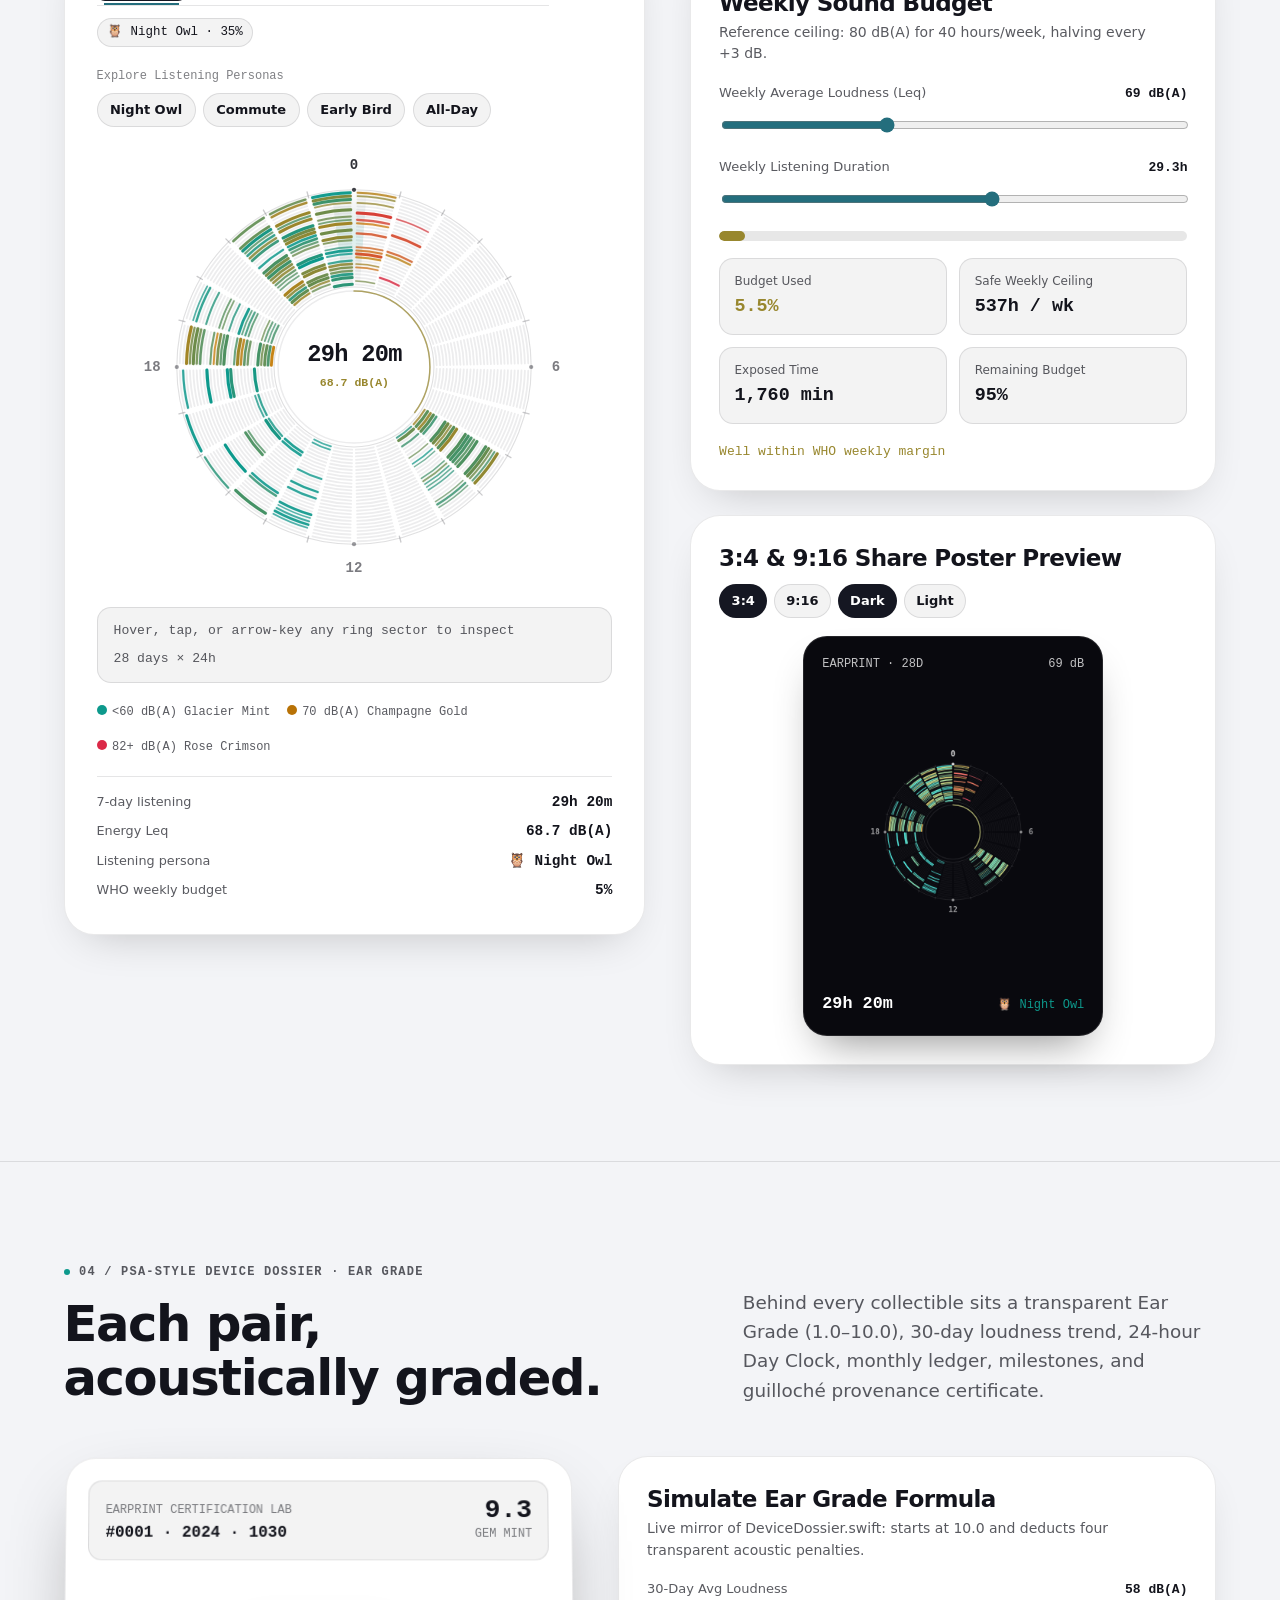
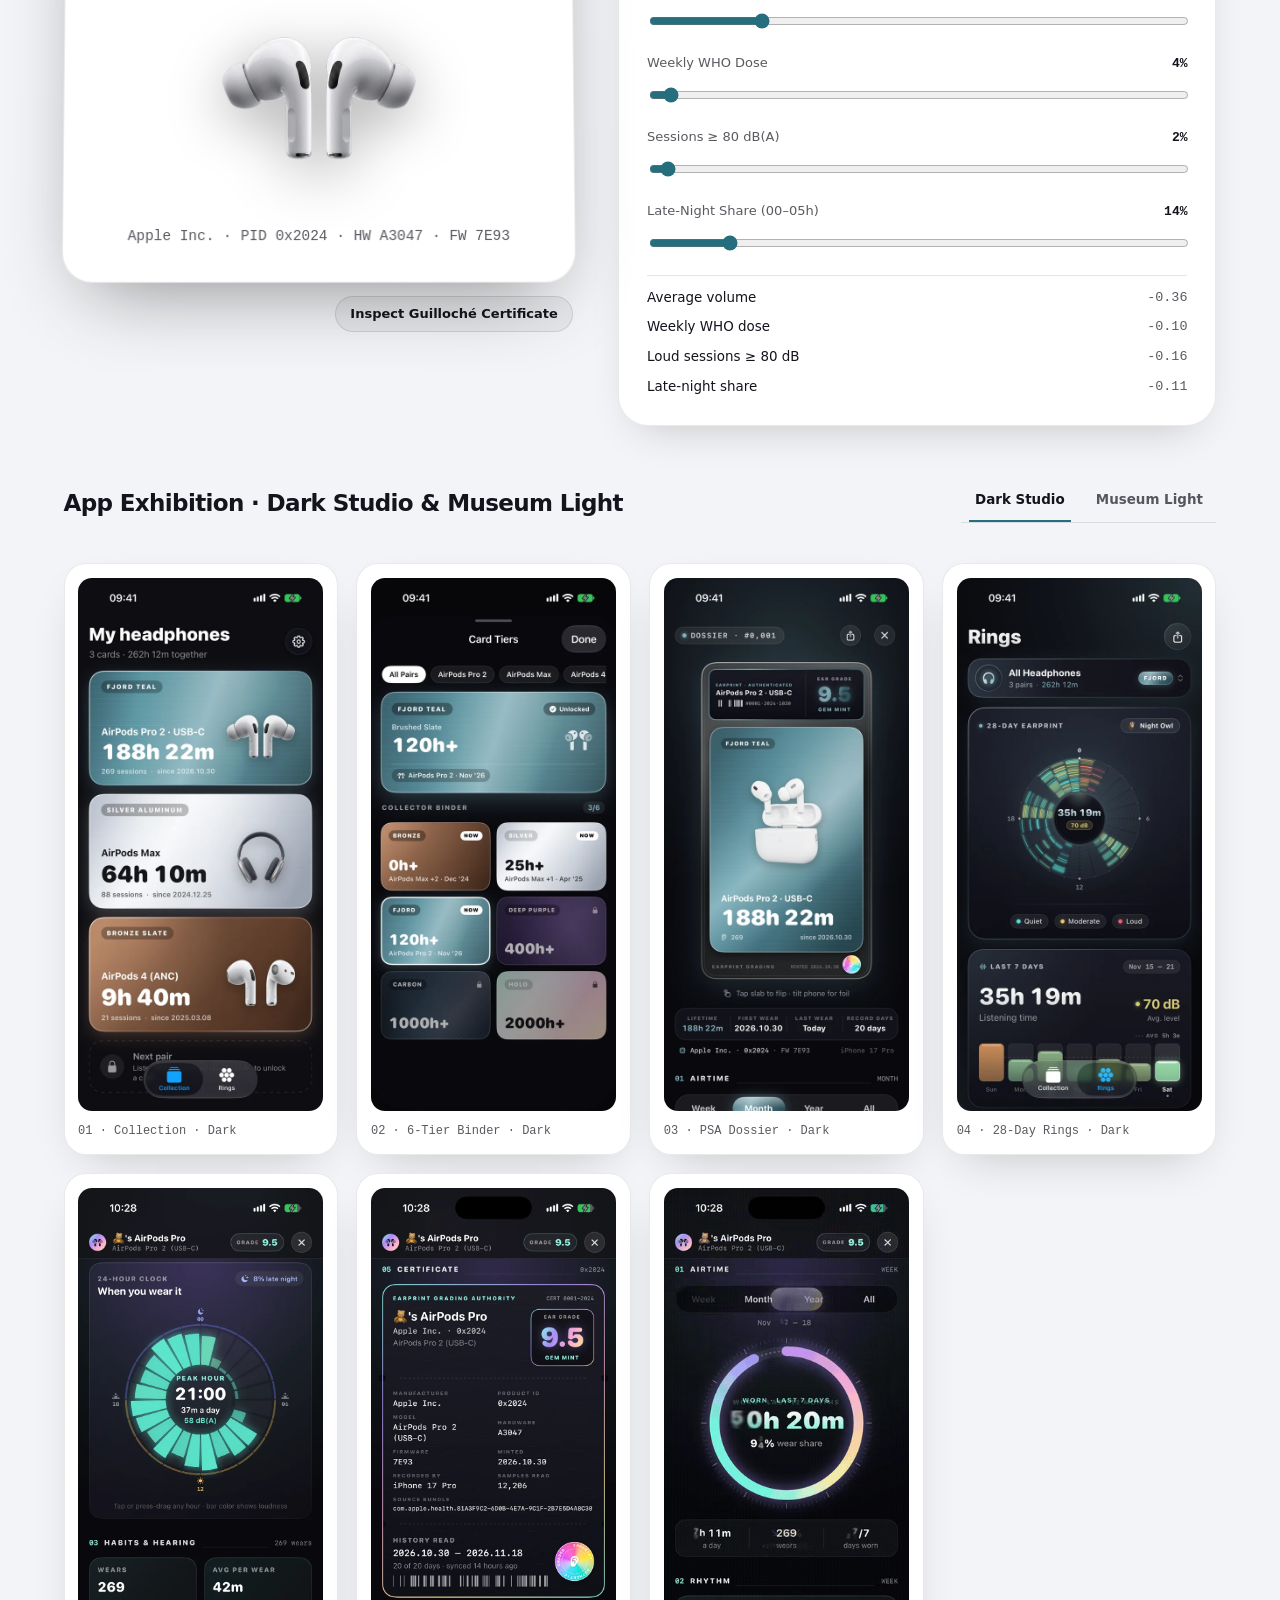
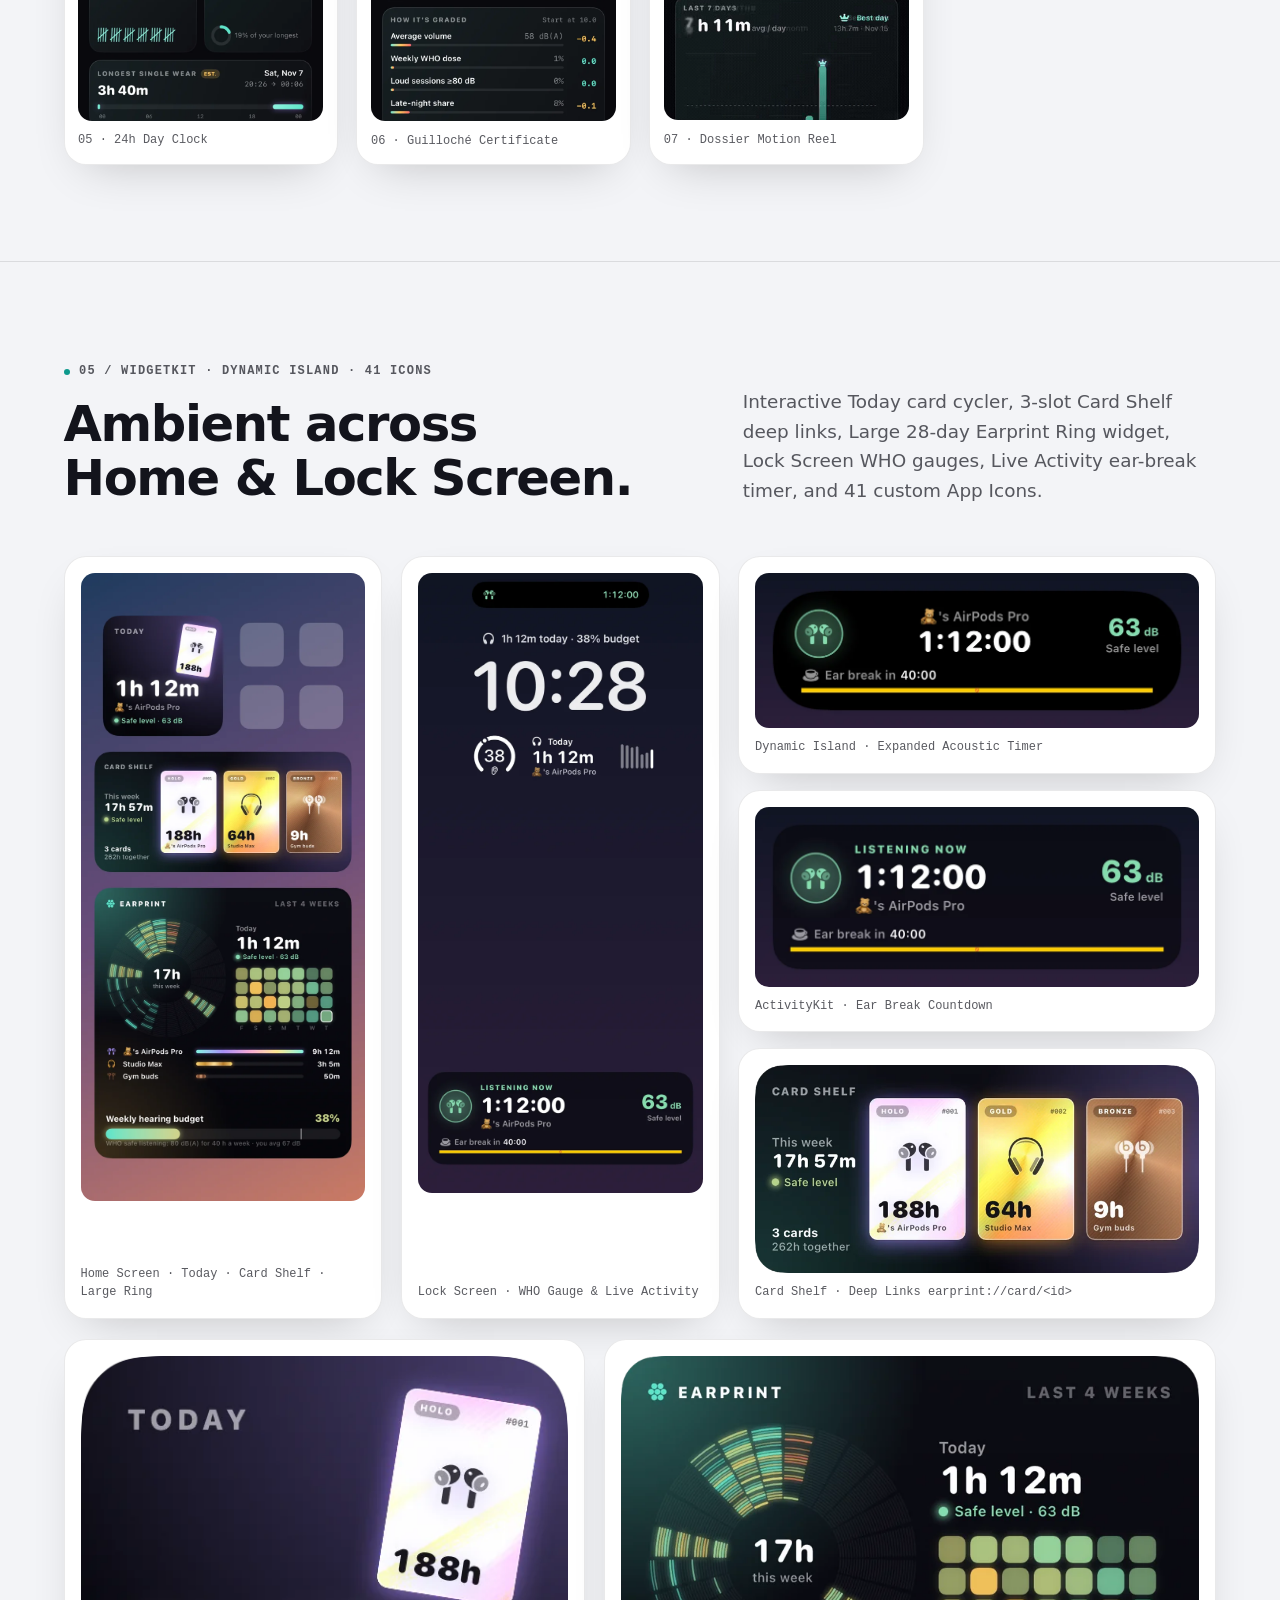
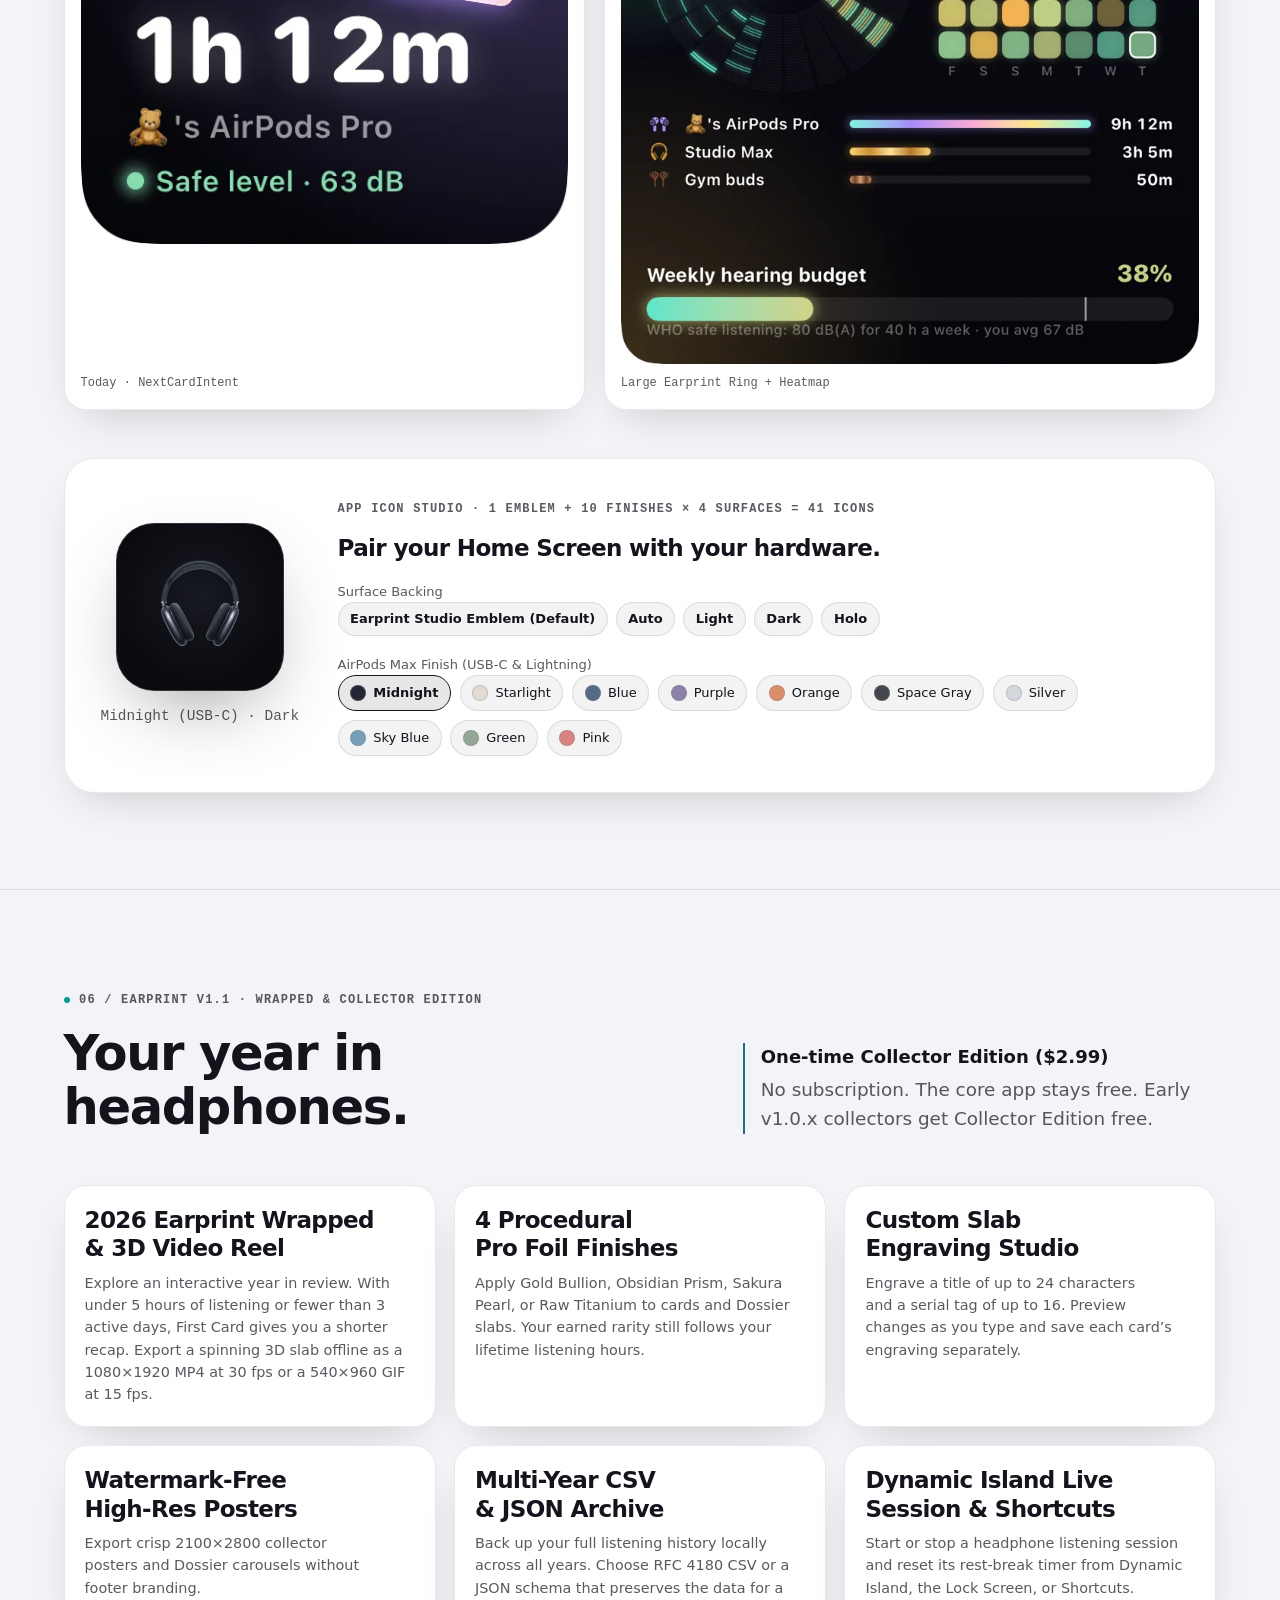
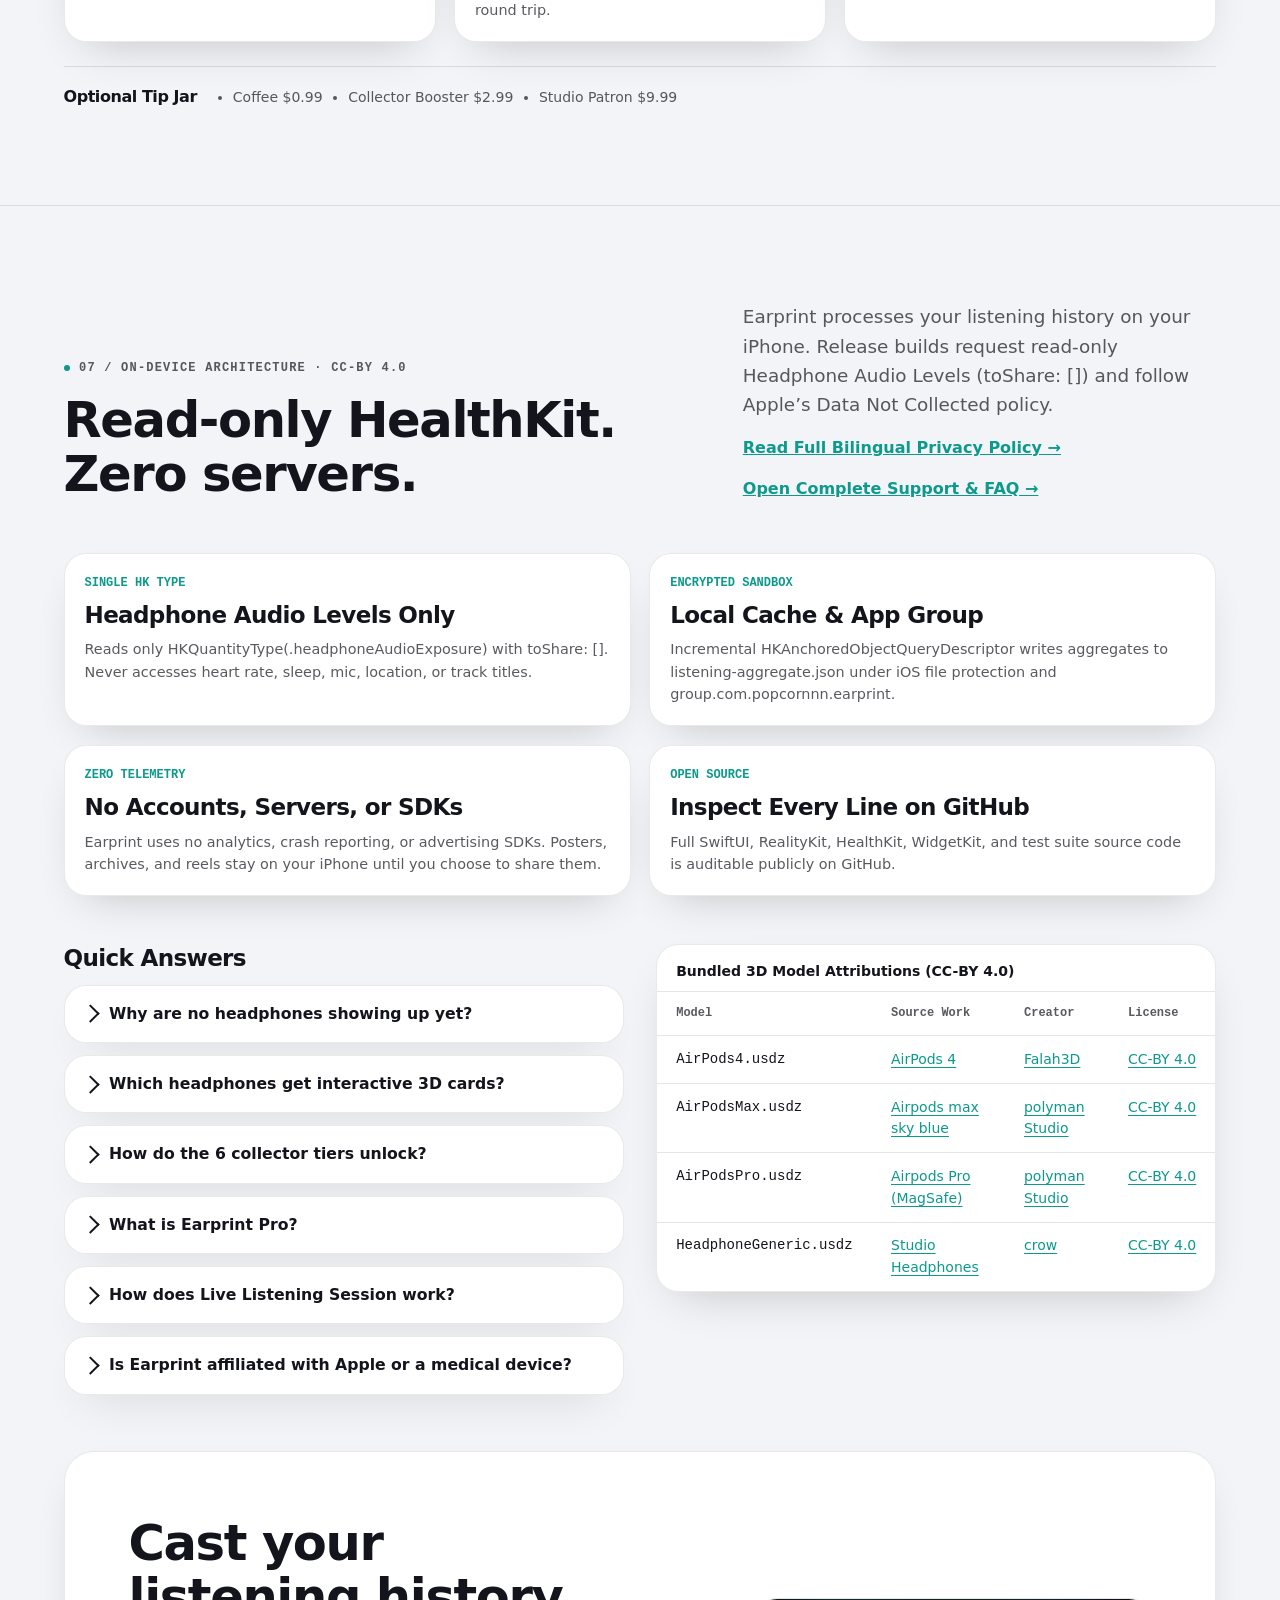
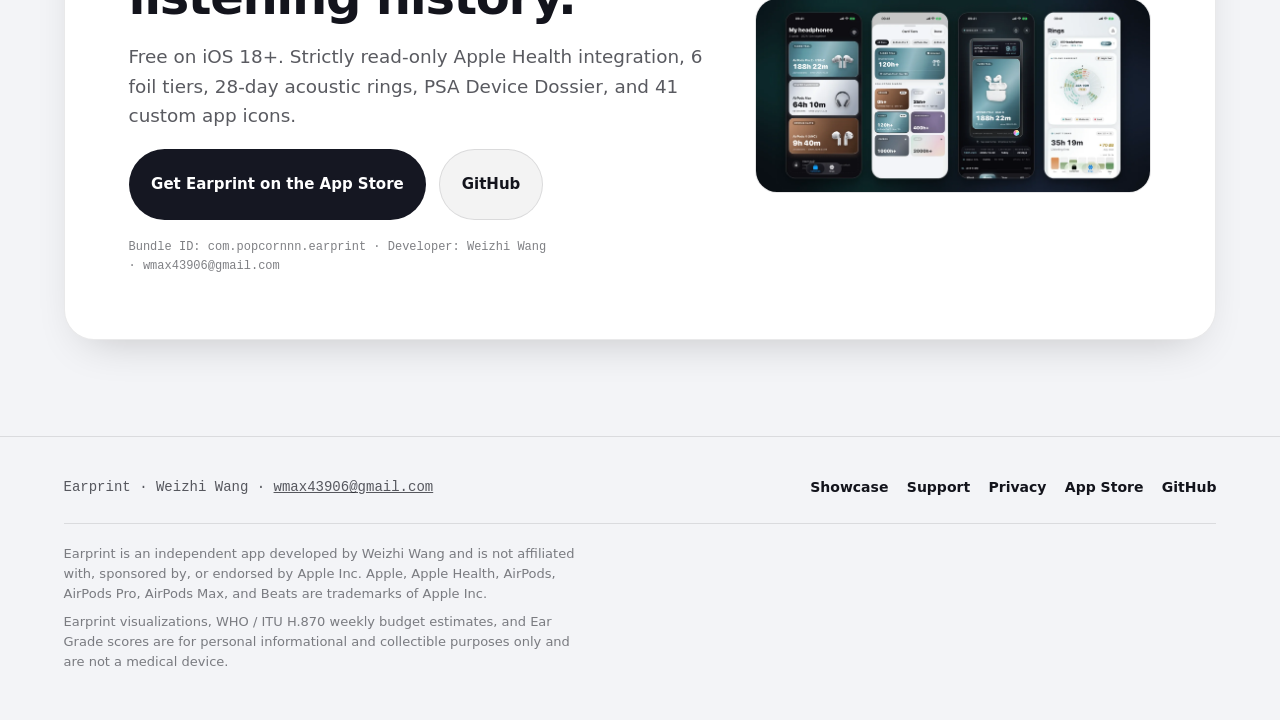
==== commit 45c58bfc: "feat(site): upgrade showcase site for Earprint v1.1" ====
--- a/docs/site/index.html
+++ b/docs/site/index.html
@@ -21,19 +21,19 @@
       }
     } catch (e) {}
   </script>
-  <title>Earprint — 3D Headphone Archive &amp; Acoustic Rings</title>
-  <meta name="description" content="Turn read-only Apple Health Headphone Audio Levels into 6-tier 3D collectible foil cards, a PSA-style Device Dossier, 28-day Earprint Rings, and Home &amp; Lock Screen widgets — 100% on iPhone.">
+  <title>Earprint v1.1 — 3D Headphone Cards, Wrapped &amp; Collector Edition</title>
+  <meta name="description" content="Earprint v1.1 gives all Bluetooth headphones 3D cards with six lifetime tiers and four Pro foils, plus 2026 Wrapped reels, archive exports, and Dynamic Island sessions. 0 bytes sent." data-i18n-content="meta.description">
   <link rel="canonical" href="https://earprint.popcornnn.xyz/">
-  <meta property="og:title" content="Earprint — 3D Headphone Archive &amp; Acoustic Rings">
-  <meta property="og:description" content="6-tier 3D foil cards, PSA-style Device Dossier, 28-day Earprint Rings, and WHO safe-listening budget — 100% private on iPhone.">
+  <meta property="og:title" content="Earprint v1.1 — 3D Headphone Cards, Wrapped &amp; Collector Edition" data-i18n-content="meta.title">
+  <meta property="og:description" content="Earprint v1.1 gives all Bluetooth headphones 3D cards with six lifetime tiers and four Pro foils, plus 2026 Wrapped reels, archive exports, and Dynamic Island sessions. 0 bytes sent." data-i18n-content="meta.description">
   <meta property="og:type" content="website">
   <meta property="og:url" content="https://earprint.popcornnn.xyz/">
   <meta property="og:image" content="https://earprint.popcornnn.xyz/assets/og-earprint.jpg">
   <meta property="og:image:width" content="1200">
   <meta property="og:image:height" content="630">
   <meta name="twitter:card" content="summary_large_image">
-  <meta name="twitter:title" content="Earprint — 3D Headphone Archive &amp; Acoustic Rings">
-  <meta name="twitter:description" content="Read-only Apple Health headphone exposure cast into 3D collector cards and 28-day acoustic rings.">
+  <meta name="twitter:title" content="Earprint v1.1 — 3D Headphone Cards, Wrapped &amp; Collector Edition" data-i18n-content="meta.title">
+  <meta name="twitter:description" content="Earprint v1.1 gives all Bluetooth headphones 3D cards with six lifetime tiers and four Pro foils, plus 2026 Wrapped reels, archive exports, and Dynamic Island sessions. 0 bytes sent." data-i18n-content="meta.description">
   <meta name="twitter:image" content="https://earprint.popcornnn.xyz/assets/og-earprint.jpg">
 
   <link rel="icon" type="image/png" href="./assets/favicon.png">
@@ -59,7 +59,7 @@
           <img class="brand-icon theme-img-dark" src="./assets/app-icon-dark.webp" alt="" width="256" height="256">
           <img class="brand-icon theme-img-light" src="./assets/app-icon-light.webp" alt="" width="256" height="256">
           <span>Earprint</span>
-          <span class="brand-version">v1.0</span>
+          <span class="brand-version">v1.1</span>
         </a>
 
         <nav class="primary-nav" aria-label="Primary">
@@ -67,6 +67,7 @@
           <a href="#rings-lab" data-i18n="nav.rings">Rings Lab</a>
           <a href="#dossier" data-i18n="nav.dossier">Dossier</a>
           <a href="#widgets" data-i18n="nav.widgets">Widgets</a>
+          <a href="#v11-pro" data-i18n="nav.pro">Pro &amp; Wrapped</a>
           <a href="./support.html" data-i18n="nav.support">Support</a>
           <a href="./privacy.html" data-i18n="nav.privacy">Privacy</a>
         </nav>
@@ -97,12 +98,12 @@
         <div class="container hero-grid">
           <div class="hero-copy">
             <div>
-              <span class="eyebrow"><span class="eyebrow-dot" aria-hidden="true"></span><span data-i18n="hero.eyebrow">01 / ACOUSTIC ARCHIVE · READ-ONLY HEALTHKIT</span></span>
-              <h1 id="main-content" tabindex="-1" data-i18n="hero.title">Every hour in your headphones, cast in metal.</h1>
+              <span class="eyebrow"><span class="eyebrow-dot" aria-hidden="true"></span><span data-i18n="hero.eyebrow">01 / EARPRINT v1.1 · READ-ONLY HEALTHKIT</span></span>
+              <h1 id="main-content" tabindex="-1" data-i18n="hero.title">Your listening history, cast in 3D.</h1>
             </div>
 
             <p class="hero-lead" data-i18n="hero.lead">
-              Turn read-only Apple Health Headphone Audio Levels into 6-tier 3D foil cards, a PSA-style Device Dossier, 28-day Earprint Rings, and Home &amp; Lock Screen widgets — 100% on your iPhone.
+              All Bluetooth headphones get interactive 3D cards. Relive 2026 in Wrapped, export your listening archive, and manage a Live Listening Session from Dynamic Island. Earprint reads headphone levels from Apple Health and processes them on your iPhone.
             </p>
 
             <div class="hero-cta-row">
@@ -112,27 +113,27 @@
 
             <div class="hero-specs">
               <div>
-                <span class="hero-spec-val" data-i18n="hero.spec1Val">06 FOIL TIERS</span>
-                <span class="hero-spec-lbl" data-i18n="hero.spec1Lbl">0h Bronze Slate → 2,000h+ Liquid Holo</span>
-              </div>
-              <div>
-                <span class="hero-spec-val" data-i18n="hero.spec2Val">34 MODEL PIDS</span>
-                <span class="hero-spec-lbl" data-i18n="hero.spec2Lbl">Bluetooth 0x2002–0x2036 Lookup</span>
+                <span class="hero-spec-val" data-i18n="hero.spec1Val">6 LIFETIME TIERS</span>
+                <span class="hero-spec-lbl" data-i18n="hero.spec1Lbl">Plus 4 Pro foil finishes</span>
+              </div>
+              <div>
+                <span class="hero-spec-val" data-i18n="hero.spec2Val">2026 WRAPPED</span>
+                <span class="hero-spec-lbl" data-i18n="hero.spec2Lbl">3D reel and multi-year archive export</span>
               </div>
               <div>
                 <span class="hero-spec-val" data-i18n="hero.spec3Val">0 BYTES SENT</span>
-                <span class="hero-spec-lbl" data-i18n="hero.spec3Lbl">Read-Only HealthKit · No Tracking</span>
+                <span class="hero-spec-lbl" data-i18n="hero.spec3Lbl">On-device processing · No tracking</span>
               </div>
             </div>
           </div>
 
           <div id="hero-slab-mount" class="slab-mount">
-            <div class="slab-stage-wrap">
-              <div id="hero-card-stage" data-device="pro2" data-tier="sapphire" data-hours="188" data-face="front" tabindex="0" aria-label="Interactive 3D Earprint collectible card">
+            <div class="slab-stage-wrap" id="hero-device-panel" role="tabpanel" aria-labelledby="hero-tab-pro2">
+              <div id="hero-card-stage" data-device="pro2" data-tier="sapphire" data-pro-foil="none" data-hours="188" data-face="front" tabindex="0" aria-label="Interactive 3D Earprint collectible card" data-i18n-aria="hero.cardLabel">
                 <div id="hero-card-front">
                   <div class="slab-front-head">
                     <span id="hero-card-tier-badge">FJORD TEAL</span>
-                    <span class="slab-serial-chip">#0001 · 0x2024</span>
+                    <span class="slab-serial-chip" dir="auto">#0001 · 0x2024</span>
                   </div>
 
                   <div class="slab-artwork-stage">
@@ -140,7 +141,7 @@
                   </div>
 
                   <div class="slab-front-foot">
-                    <div id="hero-card-model">AirPods Pro 2 · USB-C</div>
+                    <div id="hero-card-model" dir="auto">AirPods Pro 2 · USB-C</div>
                     <div id="hero-card-hours">188h 22m</div>
                     <div id="hero-card-meta"><span>269 sessions</span><span>since 2026.10</span></div>
                   </div>
@@ -151,7 +152,7 @@
                     <div class="psa-plate">
                       <div>
                         <span class="psa-plate-kicker">EARPRINT ARCHIVE · PROVENANCE</span>
-                        <span id="hero-back-serial">#0001 · 0x2024</span>
+                        <span id="hero-back-serial" dir="auto">#0001 · 0x2024</span>
                       </div>
                       <div class="psa-grade-badge">
                         <span class="psa-plate-kicker">EAR GRADE</span>
@@ -195,11 +196,12 @@
 
             <div class="slab-controls hero-lab-controls">
               <div class="hero-lab-row">
-                <div role="tablist" aria-label="Headphone pair">
-                  <button type="button" role="tab" id="hero-tab-pro2" data-hero-device="pro2" aria-selected="true">AirPods Pro 2</button>
-                  <button type="button" role="tab" id="hero-tab-max" data-hero-device="max" aria-selected="false">AirPods Max</button>
-                  <button type="button" role="tab" id="hero-tab-airpods4" data-hero-device="airpods4" aria-selected="false">AirPods 4</button>
-                  <button type="button" role="tab" id="hero-tab-beats" data-hero-device="beats" aria-selected="false">Beats Fit Pro</button>
+                <div role="tablist" aria-label="Headphone pair" data-i18n-aria="hero.deviceLabel">
+                  <button type="button" role="tab" id="hero-tab-pro2" data-hero-device="pro2" aria-controls="hero-device-panel" aria-selected="true">AirPods Pro 2</button>
+                  <button type="button" role="tab" id="hero-tab-max" data-hero-device="max" aria-controls="hero-device-panel" aria-selected="false" tabindex="-1">AirPods Max</button>
+                  <button type="button" role="tab" id="hero-tab-airpods4" data-hero-device="airpods4" aria-controls="hero-device-panel" aria-selected="false" tabindex="-1">AirPods 4</button>
+                  <button type="button" role="tab" id="hero-tab-beats" data-hero-device="beats" aria-controls="hero-device-panel" aria-selected="false" tabindex="-1">Beats Fit Pro</button>
+                  <button type="button" role="tab" id="hero-tab-generic" data-hero-device="generic" aria-controls="hero-device-panel" aria-selected="false" tabindex="-1" data-i18n="hero.tabGeneric">Studio Headphones</button>
                 </div>
 
                 <button type="button" id="hero-flip-btn" class="btn btn-secondary btn-sm" aria-pressed="false" data-i18n="hero.flipFront">Inspect Rear Provenance</button>
@@ -214,8 +216,8 @@
               </div>
 
               <div>
-                <p class="range-header" data-i18n="hero.tierQuickLabel">Jump to Collector Tier</p>
-                <div class="hero-tier-pills" role="group" aria-label="Collector rarity tiers">
+                <p class="range-header" id="hero-tier-label" data-i18n="hero.tierQuickLabel">Jump to Collector Tier</p>
+                <div class="hero-tier-pills" role="group" aria-labelledby="hero-tier-label">
                   <button type="button" data-hero-tier="bronze" aria-pressed="false">
                     <span class="tier-swatch-dot swatch-bronze" aria-hidden="true"></span>
                     <span data-i18n="tiers.bronze.name">Bronze Slate</span>
@@ -249,6 +251,31 @@
                 </div>
               </div>
 
+              <div>
+                <p class="range-header" id="hero-foil-label" data-i18n="hero.foilLabel">Pro Foil Finish</p>
+                <div class="hero-foil-options" role="group" aria-labelledby="hero-foil-label">
+                  <button type="button" data-pro-foil="none" aria-pressed="true" data-i18n="hero.foil.none">Default Tier</button>
+                  <button type="button" data-pro-foil="goldBullion" aria-pressed="false" data-i18n="hero.foil.goldBullion">Gold Bullion</button>
+                  <button type="button" data-pro-foil="obsidianPrism" aria-pressed="false" data-i18n="hero.foil.obsidianPrism">Obsidian Prism</button>
+                  <button type="button" data-pro-foil="sakuraPearl" aria-pressed="false" data-i18n="hero.foil.sakuraPearl">Sakura Pearl</button>
+                  <button type="button" data-pro-foil="rawTitanium" aria-pressed="false" data-i18n="hero.foil.rawTitanium">Raw Titanium</button>
+                </div>
+              </div>
+
+              <div>
+                <p class="range-header" id="hero-engraving-label" data-i18n="hero.engravingLabel">Custom Slab Engraving</p>
+                <div class="hero-engraving-fields" role="group" aria-labelledby="hero-engraving-label">
+                  <label class="range-field" for="hero-custom-title">
+                    <span data-i18n="hero.customTitle">Engraved Title</span>
+                    <input type="text" id="hero-custom-title" maxlength="24" dir="auto" placeholder="Late Night Studio" data-i18n-placeholder="hero.customTitlePlaceholder">
+                  </label>
+                  <label class="range-field" for="hero-custom-serial">
+                    <span data-i18n="hero.customSerial">Custom Serial</span>
+                    <input type="text" id="hero-custom-serial" maxlength="16" dir="auto" placeholder="EDITION 01" data-i18n-placeholder="hero.customSerialPlaceholder">
+                  </label>
+                </div>
+              </div>
+
               <p class="mono slab-hint-note" data-i18n="hero.dragHint">Drag or tilt card to inspect specular grain</p>
             </div>
           </div>
@@ -268,7 +295,7 @@
                 Every pair renders in real-time 3D above an anodized collector plate — drag with momentum, pinch to zoom, long-press to twirl, and level across 6 curated foil finishes.
               </p>
               <div class="action-inline-row">
-                <button type="button" class="video-control-btn" data-video-toggle aria-pressed="false" data-i18n="showcase.pauseVideos">Pause 3D Loops</button>
+                <button type="button" class="video-control-btn" data-video-toggle data-i18n="showcase.pauseVideos">Pause 3D Loops</button>
               </div>
             </div>
           </div>
@@ -280,7 +307,7 @@
                 <span class="mono meta-caption">RealityKit · 60fps</span>
               </div>
               <div class="motion-frame">
-                <video class="motion-video" width="320" height="696" loading="lazy" preload="metadata" autoplay loop muted playsinline poster="./assets/media/card-3d-pro-dark-poster.webp" aria-label="AirPods Pro 2 RealityKit 3D collectible card spinning in Dark mode">
+                <video class="motion-video" width="320" height="696" loading="lazy" preload="metadata" loop muted playsinline poster="./assets/media/card-3d-pro-dark-poster.webp" aria-label="AirPods Pro 2 RealityKit 3D collectible card spinning in Dark mode">
                   <source src="./assets/media/card-3d-pro-dark.webm" type="video/webm">
                   <source src="./assets/media/card-3d-pro-dark.mp4" type="video/mp4">
                 </video>
@@ -293,7 +320,7 @@
                 <span class="mono meta-caption">RealityKit · 10 Finishes</span>
               </div>
               <div class="motion-frame">
-                <video class="motion-video" width="320" height="696" loading="lazy" preload="metadata" autoplay loop muted playsinline poster="./assets/media/card-3d-max-light-poster.webp" aria-label="AirPods Max RealityKit 3D collectible card spinning in Light mode">
+                <video class="motion-video" width="320" height="696" loading="lazy" preload="metadata" loop muted playsinline poster="./assets/media/card-3d-max-light-poster.webp" aria-label="AirPods Max RealityKit 3D collectible card spinning in Light mode">
                   <source src="./assets/media/card-3d-max-light.webm" type="video/webm">
                   <source src="./assets/media/card-3d-max-light.mp4" type="video/mp4">
                 </video>
@@ -665,7 +692,7 @@
                     <figcaption class="screen-caption">06 · Guilloché Certificate</figcaption>
                   </figure>
                   <figure class="screen-frame">
-                    <video width="340" height="738" loading="lazy" preload="metadata" autoplay loop muted playsinline poster="./assets/media/dossier-demo-poster.webp" aria-label="Device Dossier scrolling and period switching demo">
+                    <video width="340" height="738" loading="lazy" preload="metadata" loop muted playsinline poster="./assets/media/dossier-demo-poster.webp" aria-label="Device Dossier scrolling and period switching demo">
                       <source src="./assets/media/dossier-demo.webm" type="video/webm">
                       <source src="./assets/media/dossier-demo.mp4" type="video/mp4">
                     </video>
@@ -799,17 +826,69 @@
         </div>
       </section>
 
-      <!-- 06 PRIVACY VAULT, FAQ, CC-BY 4.0 CREDITS & FINALE -->
+      <!-- 06 WRAPPED & COLLECTOR EDITION -->
+      <section class="section reveal" id="v11-pro" aria-labelledby="v11-pro-title">
+        <div class="container">
+          <div class="section-head">
+            <div>
+              <span class="eyebrow"><span class="eyebrow-dot" aria-hidden="true"></span><span data-i18n="v11.eyebrow">06 / EARPRINT v1.1 · WRAPPED &amp; COLLECTOR EDITION</span></span>
+              <h2 id="v11-pro-title" data-i18n="v11.title">Your year in headphones.</h2>
+            </div>
+            <div class="pro-offer">
+              <p><strong data-i18n="v11.price">One-time Collector Edition ($2.99)</strong></p>
+              <p class="section-lead" data-i18n="v11.access">No subscription. The core app stays free. Early v1.0.x collectors get Collector Edition free.</p>
+            </div>
+          </div>
+
+          <div class="pro-grid">
+            <article class="audit-card">
+              <h3 data-i18n="v11.wrappedTitle">2026 Earprint Wrapped &amp; 3D Video Reel</h3>
+              <p class="audit-body" data-i18n="v11.wrappedBody">Explore an interactive year in review. With under 5 hours of listening or fewer than 3 active days, First Card gives you a shorter recap. Export a spinning 3D slab offline as a 1080×1920 MP4 at 30 fps or a 540×960 GIF at 15 fps.</p>
+            </article>
+            <article class="audit-card">
+              <h3 data-i18n="v11.foilsTitle">4 Procedural Pro Foil Finishes</h3>
+              <p class="audit-body" data-i18n="v11.foilsBody">Apply Gold Bullion, Obsidian Prism, Sakura Pearl, or Raw Titanium to cards and Dossier slabs. Your earned rarity still follows your lifetime listening hours.</p>
+            </article>
+            <article class="audit-card">
+              <h3 data-i18n="v11.engravingTitle">Custom Slab Engraving Studio</h3>
+              <p class="audit-body" data-i18n="v11.engravingBody">Engrave a title of up to 24 characters and a serial tag of up to 16. Preview changes as you type and save each card’s engraving separately.</p>
+            </article>
+            <article class="audit-card">
+              <h3 data-i18n="v11.postersTitle">Watermark-Free High-Res Posters</h3>
+              <p class="audit-body" data-i18n="v11.postersBody">Export crisp 2100×2800 collector posters and Dossier carousels without footer branding.</p>
+            </article>
+            <article class="audit-card">
+              <h3 data-i18n="v11.archiveTitle">Multi-Year CSV &amp; JSON Archive</h3>
+              <p class="audit-body" data-i18n="v11.archiveBody">Back up your full listening history locally across all years. Choose RFC 4180 CSV or a JSON schema that preserves the data for a round trip.</p>
+            </article>
+            <article class="audit-card">
+              <h3 data-i18n="v11.sessionsTitle">Dynamic Island Live Session &amp; Shortcuts</h3>
+              <p class="audit-body" data-i18n="v11.sessionsBody">Start or stop a headphone listening session and reset its rest-break timer from Dynamic Island, the Lock Screen, or Shortcuts.</p>
+            </article>
+          </div>
+
+          <div class="pro-tips">
+            <h3 data-i18n="v11.tipJar">Optional Tip Jar</h3>
+            <ul>
+              <li data-i18n="v11.tipCoffee">Coffee $0.99</li>
+              <li data-i18n="v11.tipBooster">Collector Booster $2.99</li>
+              <li data-i18n="v11.tipPatron">Studio Patron $9.99</li>
+            </ul>
+          </div>
+        </div>
+      </section>
+
+      <!-- 07 PRIVACY VAULT, FAQ, CC-BY 4.0 CREDITS & FINALE -->
       <section class="section reveal" id="privacy">
         <div class="container">
           <div class="section-head">
             <div>
-              <span class="eyebrow"><span class="eyebrow-dot" aria-hidden="true"></span><span data-i18n="privacy.eyebrow">06 / ON-DEVICE ARCHITECTURE · CC-BY 4.0</span></span>
+              <span class="eyebrow"><span class="eyebrow-dot" aria-hidden="true"></span><span data-i18n="privacy.eyebrow">07 / ON-DEVICE ARCHITECTURE · CC-BY 4.0</span></span>
               <h2 data-i18n="privacy.title">Read-only HealthKit. Zero servers.</h2>
             </div>
             <div>
               <p class="section-lead" data-i18n="privacy.lead">
-                Your listening history never leaves your iPhone. Release builds request strictly read-only Headphone Audio Levels (toShare: []) under Apple Data Not Collected.
+                Earprint processes your listening history on your iPhone. Release builds request read-only Headphone Audio Levels (toShare: []) and follow Apple’s Data Not Collected policy.
               </p>
               <div class="action-inline-row">
                 <a href="./privacy.html" data-i18n="privacy.policyLink">Read Full Bilingual Privacy Policy →</a>
@@ -837,7 +916,7 @@
               <span class="audit-kicker" data-i18n="privacy.card3Kicker">ZERO TELEMETRY</span>
               <h3 data-i18n="privacy.card3Title">No Accounts, Servers, or SDKs</h3>
               <p class="audit-body" data-i18n="privacy.card3Body">
-                Zero analytics, zero crash reporting SDKs, zero ad frameworks. Exported posters leave iPhone only via your explicit iOS Share Sheet choice.
+                Earprint uses no analytics, crash reporting, or advertising SDKs. Posters, archives, and reels stay on your iPhone until you choose to share them.
               </p>
             </article>
             <article class="audit-card">
@@ -859,15 +938,27 @@
                 </div>
               </details>
               <details>
-                <summary data-i18n="faq.q2">Which headphones receive interactive 3D cards?</summary>
+                <summary data-i18n="faq.q2">Which headphones get interactive 3D cards?</summary>
                 <div class="accordion-body">
-                  <p data-i18n="faq.a2">AirPods (1st–4th gen, ANC &amp; standard), AirPods Pro (1–3), and AirPods Max (Lightning &amp; USB-C) receive matched collectible artwork and 3D models. Beats and third-party Bluetooth headphones still count toward Rings and totals.</p>
+                  <p data-i18n="faq.a2">In v1.1, all Bluetooth headphones with listening data get interactive 3D collectible cards. Unrecognized over-ear models use HeadphoneGeneric.usdz, and unrecognized earbuds use a procedurally generated model. Recognized models also offer their retail finishes.</p>
                 </div>
               </details>
               <details>
                 <summary data-i18n="faq.q3">How do the 6 collector tiers unlock?</summary>
                 <div class="accordion-body">
                   <p data-i18n="faq.a3">Cards upgrade automatically by lifetime listening hours: Bronze Slate (0h+), Silver Aluminum (25h+), Fjord Teal (120h+), Deep Purple (400h+), Midnight Carbon (1,000h+), and Liquid Holo (2,000h+).</p>
+                </div>
+              </details>
+              <details>
+                <summary data-i18n="faq.qPro">What is Earprint Pro?</summary>
+                <div class="accordion-body">
+                  <p data-i18n="faq.aPro">Earprint Pro is a one-time $2.99 lifetime unlock for Collector Edition, with no subscription. The core app stays free. Early v1.0.x collectors automatically get Pro for free once their App Store receipt is verified.</p>
+                </div>
+              </details>
+              <details>
+                <summary data-i18n="faq.qSession">How does Live Listening Session work?</summary>
+                <div class="accordion-body">
+                  <p data-i18n="faq.aSession">Start a headphone listening session and see listening levels and the rest-break countdown in Dynamic Island or on the Lock Screen. You can start a session, reset the timer, or stop the session using those controls or Apple Shortcuts.</p>
                 </div>
               </details>
               <details>
--- a/docs/site/styles/main.css
+++ b/docs/site/styles/main.css
@@ -272,6 +272,7 @@
   .primary-nav a {
     display: inline-flex;
     align-items: center;
+    flex: none;
     min-block-size: 34px;
     padding: 0.3rem 0.68rem;
     border-radius: var(--radius-pill);
@@ -384,17 +385,19 @@
     opacity: 0;
   }
 
-  @supports ((animation-timeline: scroll()) and (animation-range: 0% 100%)) {
-    @keyframes earprint-scroll-progress {
-      from { transform: scaleX(0); }
-      to { transform: scaleX(1); }
-    }
-
-    .scroll-progress {
-      opacity: 0.9;
-      animation: earprint-scroll-progress linear both;
-      animation-timeline: scroll(root block);
-      animation-range: 0% 100%;
+  @media (prefers-reduced-motion: no-preference) {
+    @supports ((animation-timeline: scroll()) and (animation-range: 0% 100%)) {
+      @keyframes earprint-scroll-progress {
+        from { transform: scaleX(0); }
+        to { transform: scaleX(1); }
+      }
+
+      .scroll-progress {
+        opacity: 0.9;
+        animation: earprint-scroll-progress linear both;
+        animation-timeline: scroll(root block);
+        animation-range: 0% 100%;
+      }
     }
   }
 
@@ -449,7 +452,7 @@
 
   .section--hero {
     border-block-start: 0;
-    padding-block: clamp(1.5rem, 2.8vw, 2.5rem) clamp(3rem, 5vw, 5rem);
+    padding-block: clamp(0.9rem, 1.6vw, 1.35rem) clamp(3rem, 5vw, 5rem);
   }
 
   .section-head {
@@ -683,17 +686,6 @@
     font-weight: 650;
   }
 
-  /* Ensure 6-tier spotlight & binder cards always inherit contrasting foil ink */
-  #tier-spotlight :where(h3, p, span, .eyebrow, .tier-spotlight-hours, .section-lead),
-  [data-tier-card] :where(strong, span, div, .meta-caption) {
-    color: inherit;
-  }
-
-  #tier-spotlight :where(.eyebrow, .section-lead),
-  [data-tier-card] .meta-caption {
-    opacity: 0.84;
-  }
-
   /* Share Poster Preview layout helpers */
   #share-poster-canvas {
     display: block;
@@ -760,6 +752,17 @@
   .meta-caption {
     font-size: 0.75rem;
     color: var(--text-tertiary);
+  }
+
+  /* Ensure 6-tier spotlight & binder cards always inherit contrasting foil ink */
+  #tier-spotlight :is(h3, p, span, .eyebrow, .tier-spotlight-hours, .section-lead),
+  [data-tier-card] :is(strong, span, div, .meta-caption) {
+    color: inherit;
+  }
+
+  #tier-spotlight :is(.eyebrow, .section-lead),
+  [data-tier-card] .meta-caption {
+    opacity: 0.86;
   }
 
   .binder-title {
@@ -849,7 +852,27 @@
     padding-block-start: 1.5rem;
   }
 
-  /* Range inputs */
+  /* Form controls follow the root light/dark color scheme, including theme overrides. */
+  :root {
+    --form-accent: #246E7D;
+  }
+
+  @media (prefers-color-scheme: dark) {
+    :root:not([data-resolved-theme]) {
+      --form-accent: #6CF5E8;
+    }
+  }
+
+  :root[data-resolved-theme="dark"] {
+    --form-accent: #6CF5E8;
+  }
+
+  input[type="range"],
+  .hero-engraving-fields input {
+    color-scheme: inherit;
+    accent-color: var(--form-accent);
+  }
+
   .range-field {
     display: flex;
     flex-direction: column;
@@ -874,8 +897,46 @@
 
   input[type="range"] {
     inline-size: 100%;
+    min-block-size: 24px;
     cursor: pointer;
-    accent-color: var(--tier-accent, var(--leq-quiet));
+  }
+
+  @supports not (accent-color: auto) {
+    input[type="range"] {
+      -webkit-appearance: none;
+      appearance: none;
+      background: transparent;
+    }
+
+    input[type="range"]::-webkit-slider-runnable-track {
+      block-size: 6px;
+      border-radius: var(--radius-pill);
+      background: var(--text-secondary);
+    }
+
+    input[type="range"]::-moz-range-track {
+      block-size: 6px;
+      border-radius: var(--radius-pill);
+      background: var(--text-secondary);
+    }
+
+    input[type="range"]::-webkit-slider-thumb {
+      -webkit-appearance: none;
+      inline-size: 18px;
+      block-size: 18px;
+      margin-block-start: -6px;
+      border: 1px solid var(--bg-card);
+      border-radius: 50%;
+      background: var(--form-accent);
+    }
+
+    input[type="range"]::-moz-range-thumb {
+      inline-size: 16px;
+      block-size: 16px;
+      border: 1px solid var(--bg-card);
+      border-radius: 50%;
+      background: var(--form-accent);
+    }
   }
 
   /* Tier quick pills */
@@ -1503,7 +1564,50 @@
     flex-shrink: 0;
   }
 
-  /* 06 PRIVACY VAULT, FAQ ACCORDION & CREDITS */
+  /* 06 WRAPPED & COLLECTOR EDITION */
+  .pro-grid {
+    display: grid;
+    grid-template-columns: repeat(3, minmax(0, 1fr));
+    gap: 1.15rem;
+  }
+
+  .pro-offer {
+    padding-inline-start: 1rem;
+    border-inline-start: 2px solid var(--form-accent);
+  }
+
+  .pro-offer strong {
+    font-size: 1.125rem;
+  }
+
+  .pro-offer .section-lead {
+    margin-block-start: 0.25rem;
+  }
+
+  .pro-tips {
+    display: flex;
+    flex-wrap: wrap;
+    align-items: baseline;
+    gap: 0.6rem 1.25rem;
+    margin-block-start: 1.5rem;
+    padding-block-start: 1.25rem;
+    border-block-start: 1px solid var(--border-hairline);
+  }
+
+  .pro-tips h3 {
+    font-size: 1rem;
+  }
+
+  .pro-tips ul {
+    display: flex;
+    flex-wrap: wrap;
+    gap: 0.45rem 1.6rem;
+    padding-inline-start: 1rem;
+    color: var(--text-secondary);
+    font-size: 0.875rem;
+  }
+
+  /* 07 PRIVACY VAULT, FAQ ACCORDION & CREDITS */
   .audit-grid {
     display: grid;
     grid-template-columns: repeat(2, minmax(0, 1fr));
@@ -1721,8 +1825,8 @@
   @media (prefers-reduced-motion: no-preference) {
     @supports ((animation-timeline: view()) and (animation-range: 0% 100%)) {
       @keyframes earprint-reveal {
-        from { opacity: 0.15; transform: translateY(20px); }
-        to { opacity: 1; transform: translateY(0); }
+        from { transform: translateY(12px); }
+        to { transform: translateY(0); }
       }
 
       .reveal {
@@ -1733,13 +1837,11 @@
     }
 
     html.has-scroll-fallback .reveal {
-      opacity: 0;
-      transform: translateY(20px);
-      transition: opacity 0.55s ease, transform 0.55s ease;
+      transform: translateY(12px);
+      transition: transform 0.55s ease;
     }
 
     html.has-scroll-fallback .reveal.is-visible {
-      opacity: 1;
       transform: translateY(0);
     }
   }
@@ -1795,6 +1897,10 @@
 
   /* Responsive Breakpoints */
   @media (max-width: 1024px) {
+    .pro-grid {
+      grid-template-columns: repeat(2, minmax(0, 1fr));
+    }
+
     .hero-grid,
     .section-head,
     .binder-mount,
@@ -1838,6 +1944,7 @@
     }
 
     .audit-grid,
+    .pro-grid,
     .gallery-strip,
     .widgets-bottom-grid {
       grid-template-columns: minmax(0, 1fr);
--- a/docs/site/styles/interactive.css
+++ b/docs/site/styles/interactive.css
@@ -30,9 +30,8 @@
     }
   }
 
-  /* Default foil shader custom properties on every tiered card & foil-layers wrapper */
-  [data-tier],
-  .foil-layers {
+  /* Foil layers inherit the pointer position and tilt from the tiered card. */
+  [data-tier] {
     --tx: 0;
     --ty: 0;
     --px: 68%;
@@ -93,6 +92,7 @@
     --tier-accent-local: var(--tier-accent, #7eb0bd);
     --tier-glow-local: var(--tier-glow, #6d9ca8);
     --tier-ink-local: var(--tier-ink, #ffffff);
+    --slab-glow: var(--pro-foil-glow, var(--tier-glow-local));
 
     position: relative;
     inline-size: min(100%, 304px);
@@ -129,7 +129,7 @@
     border-radius: 34px;
     background: radial-gradient(
       ellipse at 50% 45%,
-      color-mix(in oklab, var(--tier-glow-local) 42%, transparent) 0%,
+      color-mix(in oklab, var(--slab-glow) 42%, transparent) 0%,
       transparent 72%
     );
     filter: blur(26px);
@@ -241,7 +241,7 @@
       var(--bevel-angle),
       rgba(255, 255, 255, 0.68) 0%,
       rgba(255, 255, 255, 0.16) 34%,
-      color-mix(in oklab, var(--tier-glow-local) 52%, transparent) 64%,
+      color-mix(in oklab, var(--slab-glow, var(--tier-glow-local)) 52%, transparent) 64%,
       rgba(255, 255, 255, 0.52) 100%
     );
     -webkit-mask:
@@ -259,7 +259,7 @@
       var(--bevel-angle),
       rgba(255, 255, 255, 0.72) 0%,
       rgba(19, 20, 28, 0.14) 38%,
-      color-mix(in oklab, var(--tier-glow-local) 45%, rgba(19, 20, 28, 0.18)) 68%,
+      color-mix(in oklab, var(--slab-glow, var(--tier-glow-local)) 45%, rgba(19, 20, 28, 0.18)) 68%,
       rgba(19, 20, 28, 0.18) 100%
     );
   }
@@ -454,6 +454,90 @@
     mix-blend-mode: color-dodge;
   }
 
+  /* Pro finishes use their own surface and ink. The earned tier still drives the rear grade. */
+  #hero-card-stage[data-pro-foil="goldBullion"] {
+    --pro-foil-colors: #9A621F, #FFE29B 36%, #BF8634 70%, #714617;
+    --pro-foil-glow: #E8A539;
+    --pro-foil-ink: #241204;
+    --pro-foil-label: #FFE29B;
+    --pro-foil-sheen: 0.85;
+    --pro-foil-texture: repeating-linear-gradient(180deg, #ffffff20 0 1px, #24120420 1px 2px, transparent 2px 4px);
+  }
+
+  #hero-card-stage[data-pro-foil="obsidianPrism"] {
+    --pro-foil-colors: #0C101C, #35354E 36%, #141B30 70%, #060810;
+    --pro-foil-glow: #958CFF;
+    --pro-foil-ink: #fff;
+    --pro-foil-label: #141B30;
+    --pro-foil-sheen: 0.72;
+    --pro-foil-texture:
+      repeating-linear-gradient(45deg, #ffffff19 0 1px, transparent 1px 6px),
+      repeating-linear-gradient(-45deg, #ffffff14 0 1px, transparent 1px 6px);
+  }
+
+  #hero-card-stage[data-pro-foil="sakuraPearl"] {
+    --pro-foil-colors: #EAA9BA, #FFF4E9 36%, #E1ADCB 70%, #B981A9;
+    --pro-foil-glow: #F3A1BD;
+    --pro-foil-ink: #351C30;
+    --pro-foil-label: #FFF4E9;
+    --pro-foil-sheen: 0.66;
+    --pro-foil-texture: repeating-linear-gradient(60deg, #ffffff40 0 1px, transparent 1px 5px);
+  }
+
+  #hero-card-stage[data-pro-foil="rawTitanium"] {
+    --pro-foil-colors: #545D65, #888F94 36%, #48545D 70%, #29323B;
+    --pro-foil-glow: #91A8B7;
+    --pro-foil-ink: #fff;
+    --pro-foil-label: #29323B;
+    --pro-foil-sheen: 0.24;
+    --pro-foil-texture: radial-gradient(#ffffff35 0.7px, transparent 0.7px) 0 0 / 4px 4px;
+  }
+
+  #hero-card-stage[data-pro-foil]:not([data-pro-foil="none"]) #hero-card-front {
+    color: var(--pro-foil-ink);
+    text-shadow: none;
+  }
+
+  #hero-card-stage[data-pro-foil]:not([data-pro-foil="none"]) .foil-base {
+    background: linear-gradient(calc(142deg + var(--tx) * 12deg), var(--pro-foil-colors));
+  }
+
+  #hero-card-stage[data-pro-foil]:not([data-pro-foil="none"]) .foil-texture {
+    background: var(--pro-foil-texture);
+    opacity: 0.65;
+  }
+
+  #hero-card-stage[data-pro-foil]:not([data-pro-foil="none"]) .foil-light {
+    background: radial-gradient(circle at var(--px) var(--py), var(--pro-foil-glow), transparent 68%);
+    mix-blend-mode: soft-light;
+  }
+
+  #hero-card-stage[data-pro-foil]:not([data-pro-foil="none"]) .foil-sheen {
+    background: linear-gradient(var(--sheen-angle), transparent 23%, var(--pro-foil-glow) 45%, #ffffff79 50%, transparent 77%);
+    opacity: var(--pro-foil-sheen);
+    mix-blend-mode: screen;
+    transform: translate3d(calc(var(--tx) * 32%), calc(var(--ty) * 18%), 0);
+  }
+
+  #hero-card-stage[data-pro-foil]:not([data-pro-foil="none"]) :is(#hero-card-tier-badge, .slab-serial-chip, .slab-front-foot) {
+    color: inherit;
+    background: var(--pro-foil-label);
+    border-radius: 10px;
+  }
+
+  #hero-card-stage[data-pro-foil]:not([data-pro-foil="none"]) .slab-serial-chip {
+    padding: 4px 6px;
+    opacity: 1;
+  }
+
+  #hero-card-stage[data-pro-foil]:not([data-pro-foil="none"]) .slab-front-foot {
+    padding: 8px 10px;
+  }
+
+  #hero-card-stage[data-pro-foil]:not([data-pro-foil="none"]) #hero-card-meta {
+    opacity: 1;
+  }
+
   /* Front Face Interior Elements & Z-Offset Hardware Cutout */
   .slab-front-head,
   .slab-front-foot {
@@ -464,6 +548,7 @@
 
   .slab-front-head {
     display: flex;
+    flex-wrap: wrap;
     align-items: center;
     justify-content: space-between;
     gap: 8px;
@@ -495,6 +580,7 @@
     font-weight: 700;
     letter-spacing: 0.08em;
     opacity: 0.78;
+    overflow-wrap: anywhere;
     transform: translateZ(10px);
   }
 
@@ -531,6 +617,7 @@
     font-weight: 700;
     letter-spacing: -0.015em;
     line-height: 1.25;
+    overflow-wrap: anywhere;
   }
 
   #hero-card-hours {
@@ -623,6 +710,7 @@
     font-size: 0.78rem;
     font-weight: 700;
     color: var(--text-primary, #ffffff);
+    overflow-wrap: anywhere;
   }
 
   .psa-grade-badge {
@@ -742,36 +830,101 @@
   .hero-lab-controls [role="tablist"] {
     display: flex;
     flex-wrap: nowrap;
+    flex: 1 1 100%;
     gap: 0.25rem;
     max-inline-size: 100%;
     min-inline-size: 0;
     overflow-x: auto;
     scrollbar-width: none;
+    scroll-snap-type: inline proximity;
   }
 
   .hero-lab-controls [role="tablist"]::-webkit-scrollbar {
     display: none;
   }
 
-  [data-hero-device] {
-    flex: 0 0 auto;
-    white-space: nowrap;
-    padding: 0.38rem 0.66rem;
-    font-size: 0.78rem;
+  .hero-lab-controls [role="tab"] {
+    flex: none;
+    scroll-snap-align: start;
+  }
+
+  .hero-lab-controls [role="tab"]:focus-visible {
+    outline-offset: -3px;
+  }
+
+  .hero-lab-controls [role="tab"][aria-selected="true"] {
+    position: relative;
+    background: var(--surface-fill);
+  }
+
+  .hero-lab-controls [role="tab"][aria-selected="true"]::after {
+    content: "";
+    position: absolute;
+    inset: auto 0.55rem 0;
+    border-block-end: 2px solid currentColor;
+  }
+
+  .hero-foil-options,
+  .hero-engraving-fields {
+    margin-block-start: 0.35rem;
+  }
+
+  .hero-foil-options {
+    display: flex;
+    flex-wrap: wrap;
+    gap: 0.35rem;
+  }
+
+  .hero-foil-options button {
+    position: relative;
+    min-block-size: 36px;
+    padding: 0.3rem 0.58rem;
+    border: 1px solid var(--border-hairline);
+    border-radius: var(--radius-xs);
+    background: var(--surface-fill);
+    color: var(--text-primary);
+    font: 600 0.75rem var(--font-body);
     cursor: pointer;
-    transition: background-color 0.2s ease, color 0.2s ease, border-color 0.2s ease, transform 0.18s ease;
-  }
-
-  [data-hero-device][aria-selected="true"] {
-    background: var(--inverted-fill, #ffffff);
-    color: var(--inverted-text, #000000);
-    border-color: transparent;
-  }
-
-  #hero-hours-range {
+  }
+
+  .hero-foil-options button:hover,
+  .hero-foil-options [aria-pressed="true"] {
+    border-color: var(--form-accent);
+  }
+
+  .hero-foil-options [aria-pressed="true"]::after {
+    content: "";
+    position: absolute;
+    inset: auto 0.5rem 0.14rem;
+    border-block-end: 2px solid currentColor;
+  }
+
+  .hero-engraving-fields {
+    display: grid;
+    grid-template-columns: repeat(2, minmax(0, 1fr));
+    gap: 0.5rem;
+  }
+
+  .hero-engraving-fields label {
+    color: var(--text-secondary);
+    font-size: 0.75rem;
+  }
+
+  .hero-engraving-fields input {
     inline-size: 100%;
-    accent-color: var(--tier-accent, #7eb0bd);
-    cursor: pointer;
+    min-inline-size: 0;
+    min-block-size: 40px;
+    padding: 0.35rem 0.55rem;
+    border: 1px solid var(--text-tertiary);
+    border-radius: var(--radius-xs);
+    background: var(--bg-card);
+    color: var(--text-primary);
+    font: 1rem var(--font-body);
+  }
+
+  .hero-engraving-fields input::placeholder {
+    color: var(--text-secondary);
+    opacity: 1;
   }
 
   .hero-tier-pills {
@@ -991,13 +1144,6 @@
     transition: inline-size 0.35s cubic-bezier(0.22, 1, 0.36, 1), background-color 0.25s ease;
   }
 
-  #who-db-range,
-  #who-hours-range {
-    inline-size: 100%;
-    accent-color: var(--leq-quiet, #52e6db);
-    cursor: pointer;
-  }
-
   /* Share Poster Live Preview */
   #share-poster-preview {
     --poster-bg: #09090e;
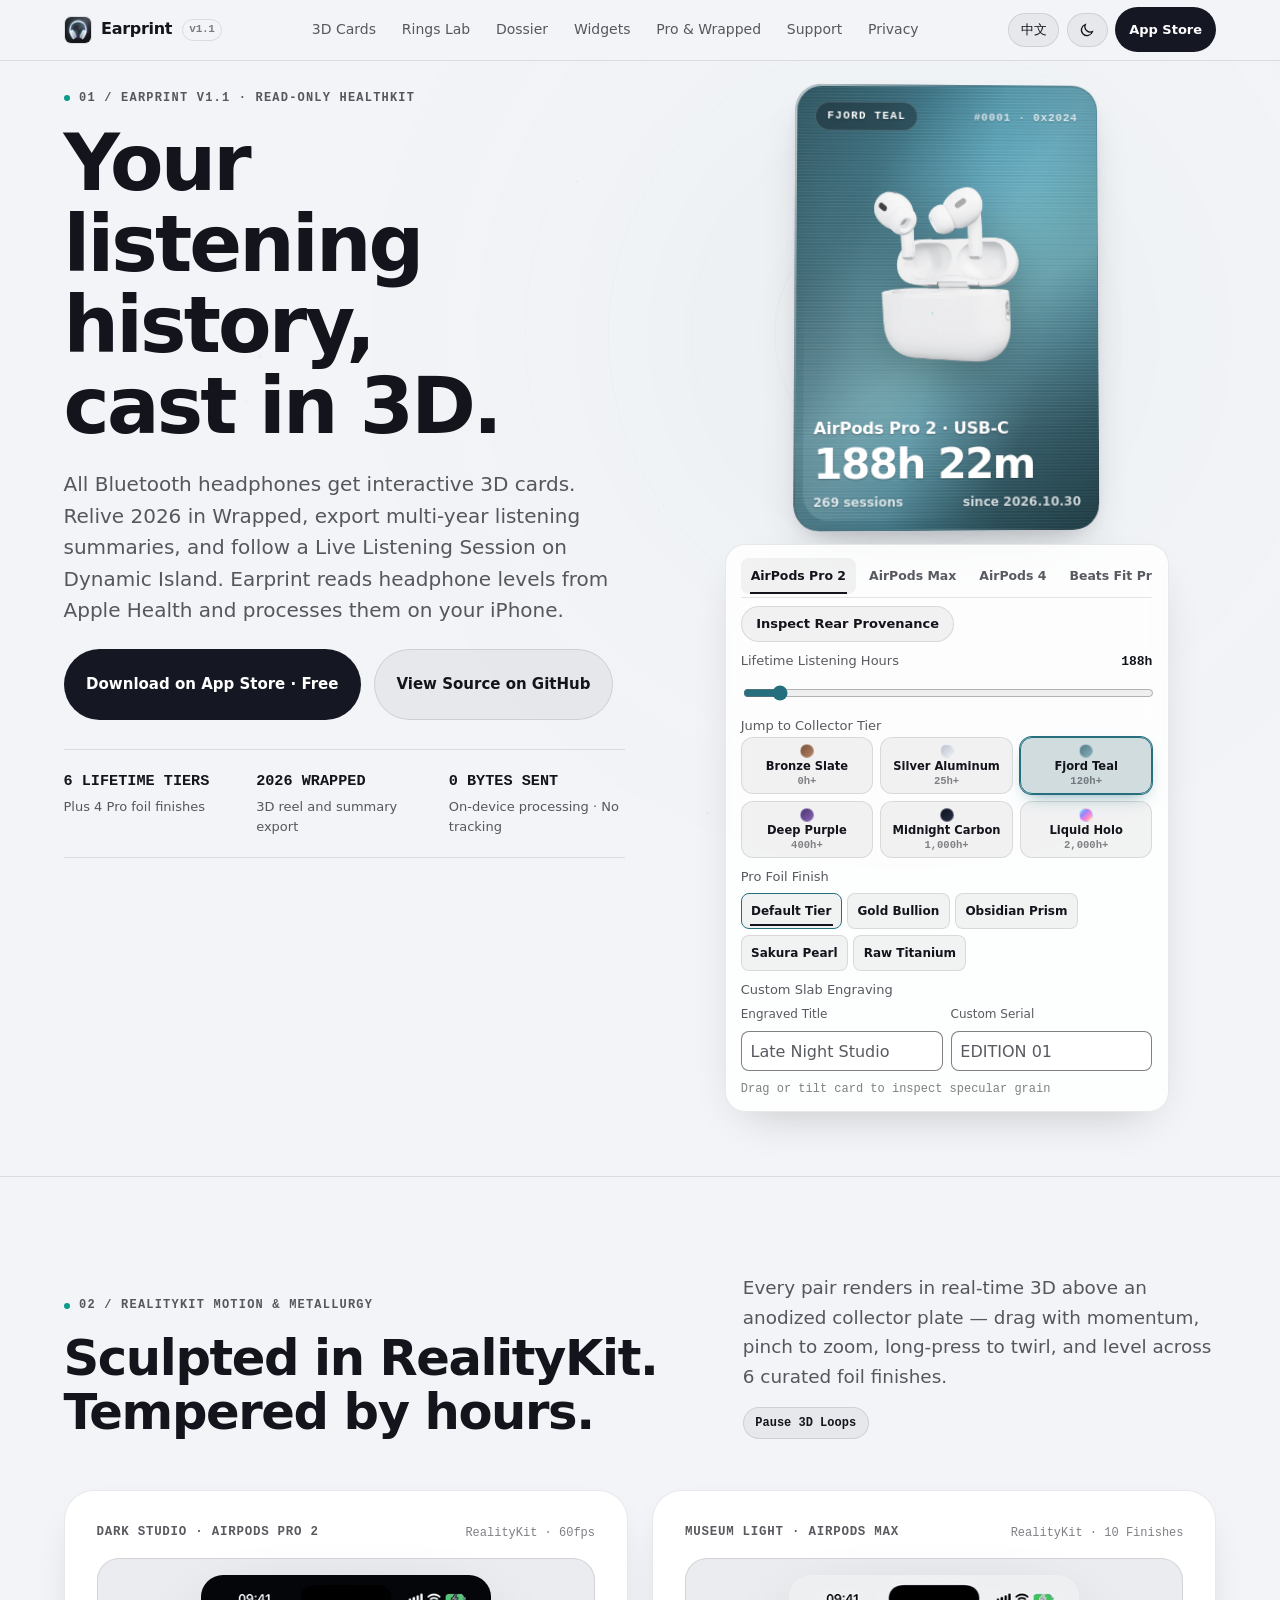
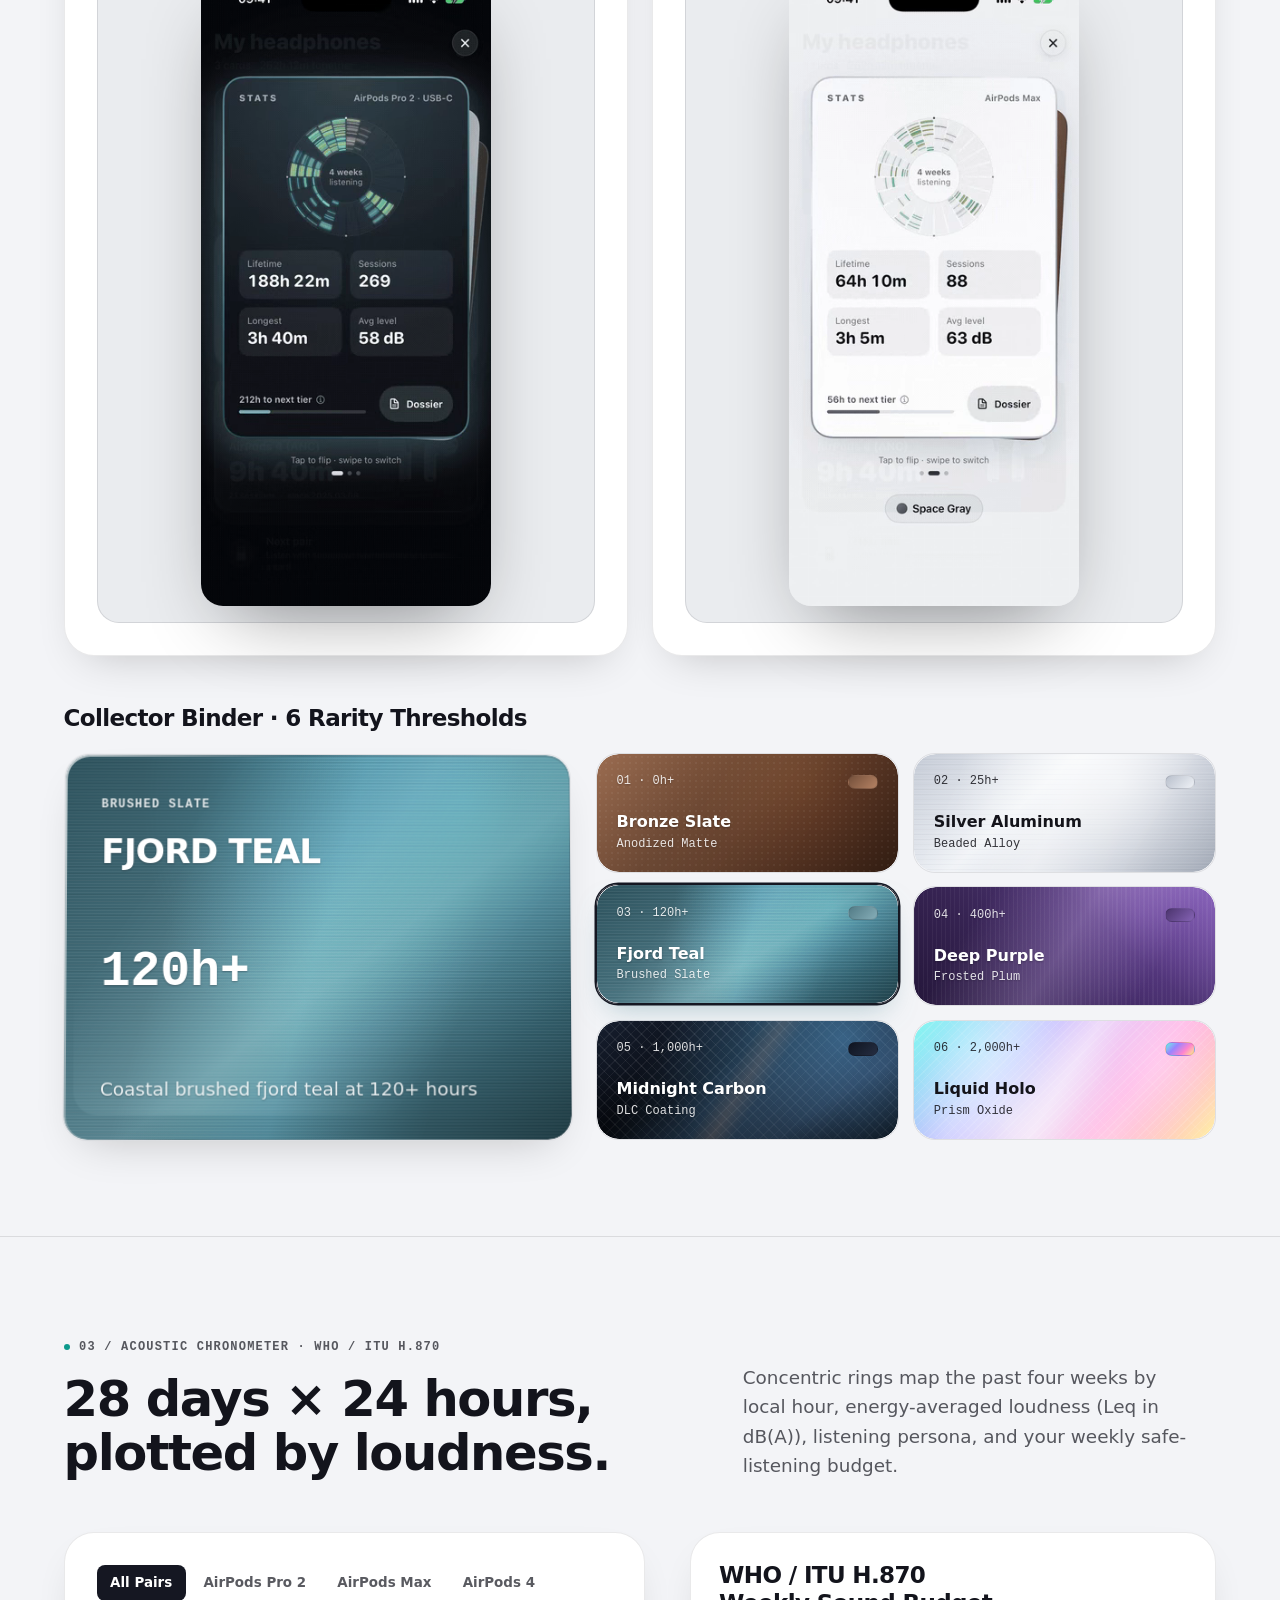
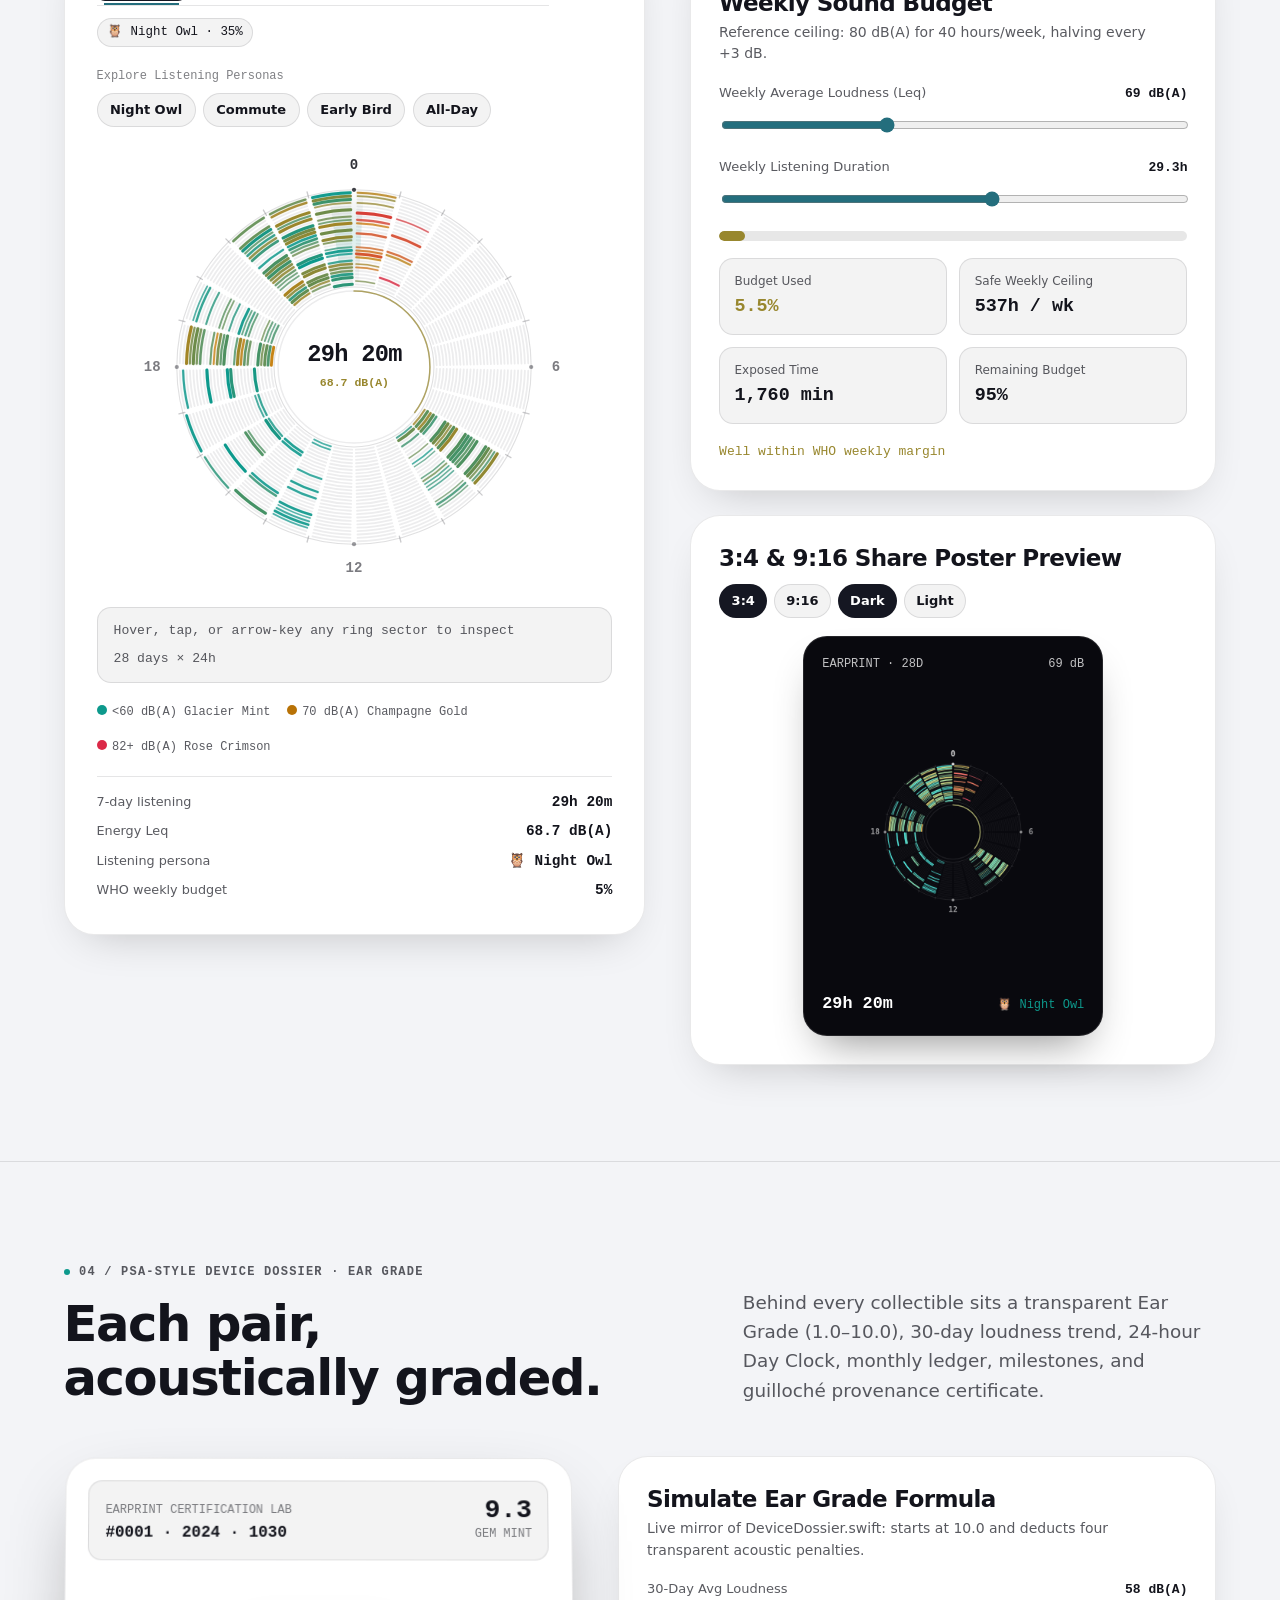
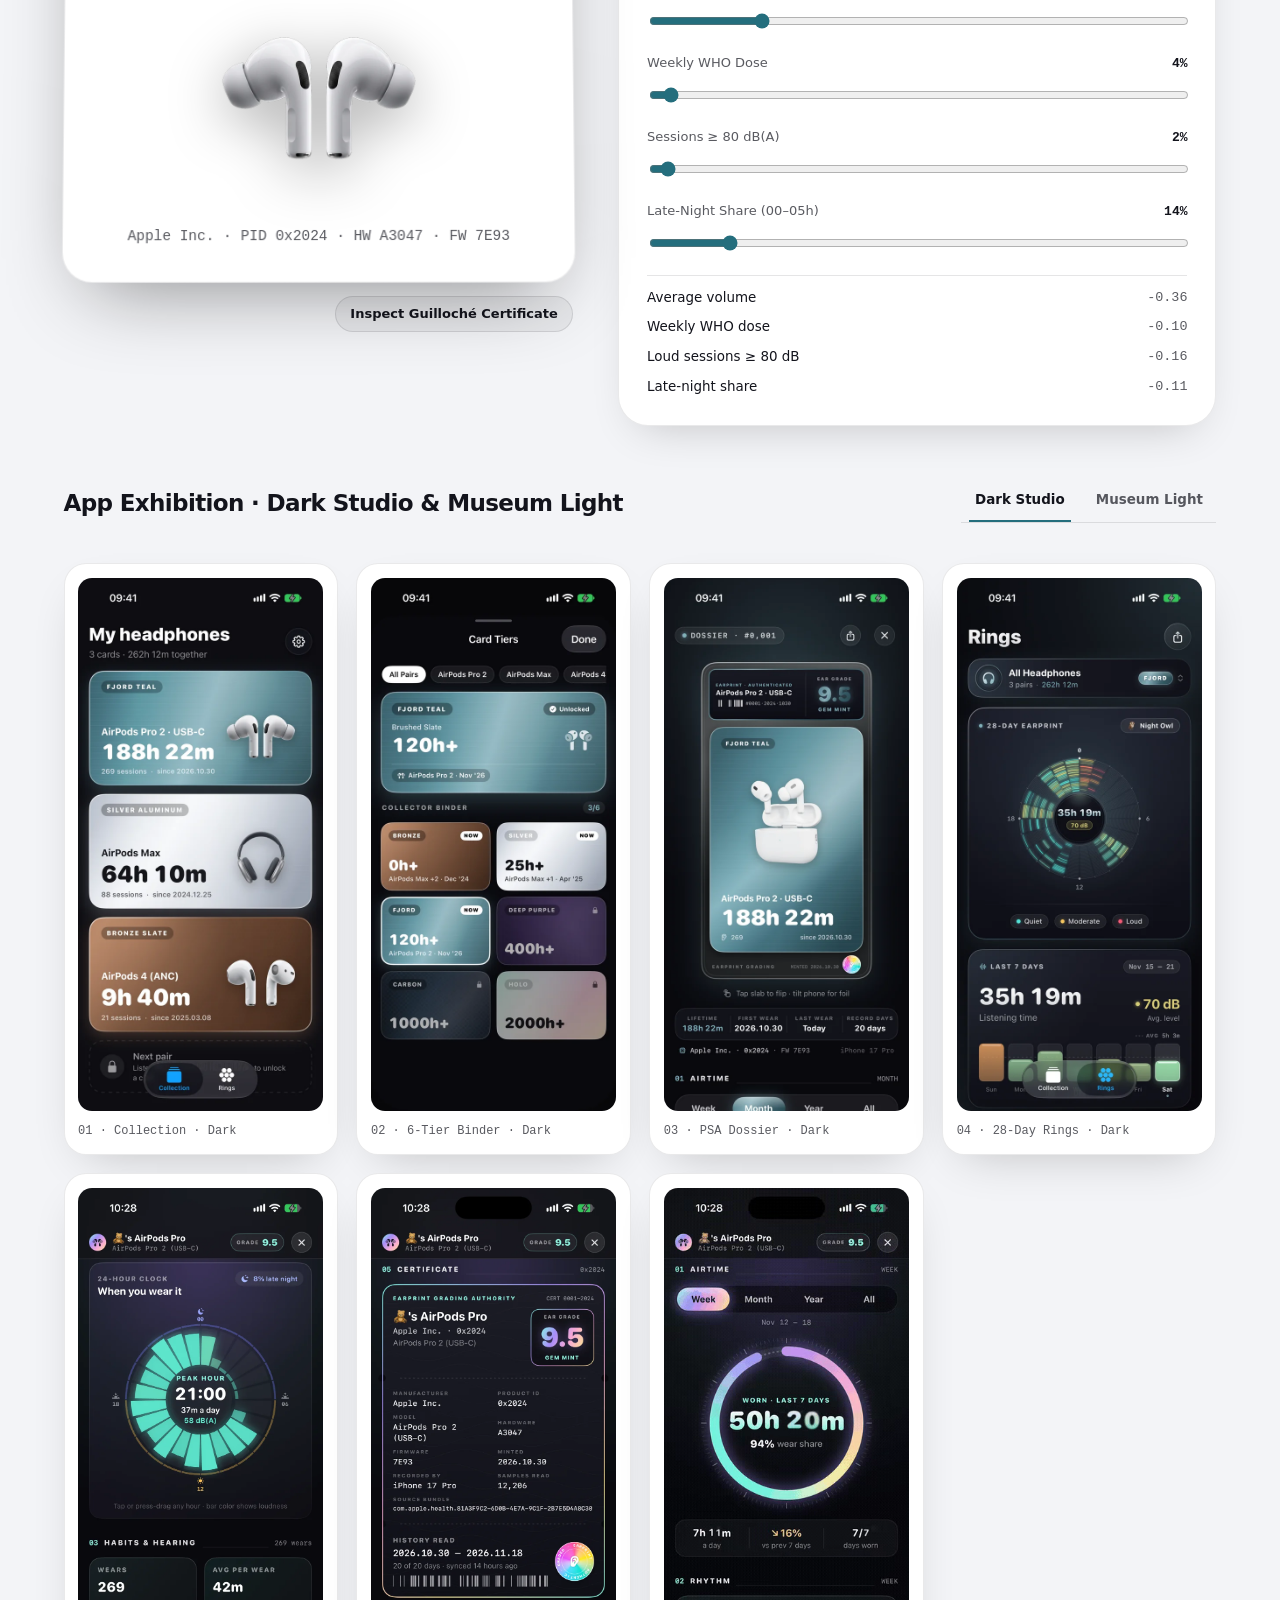
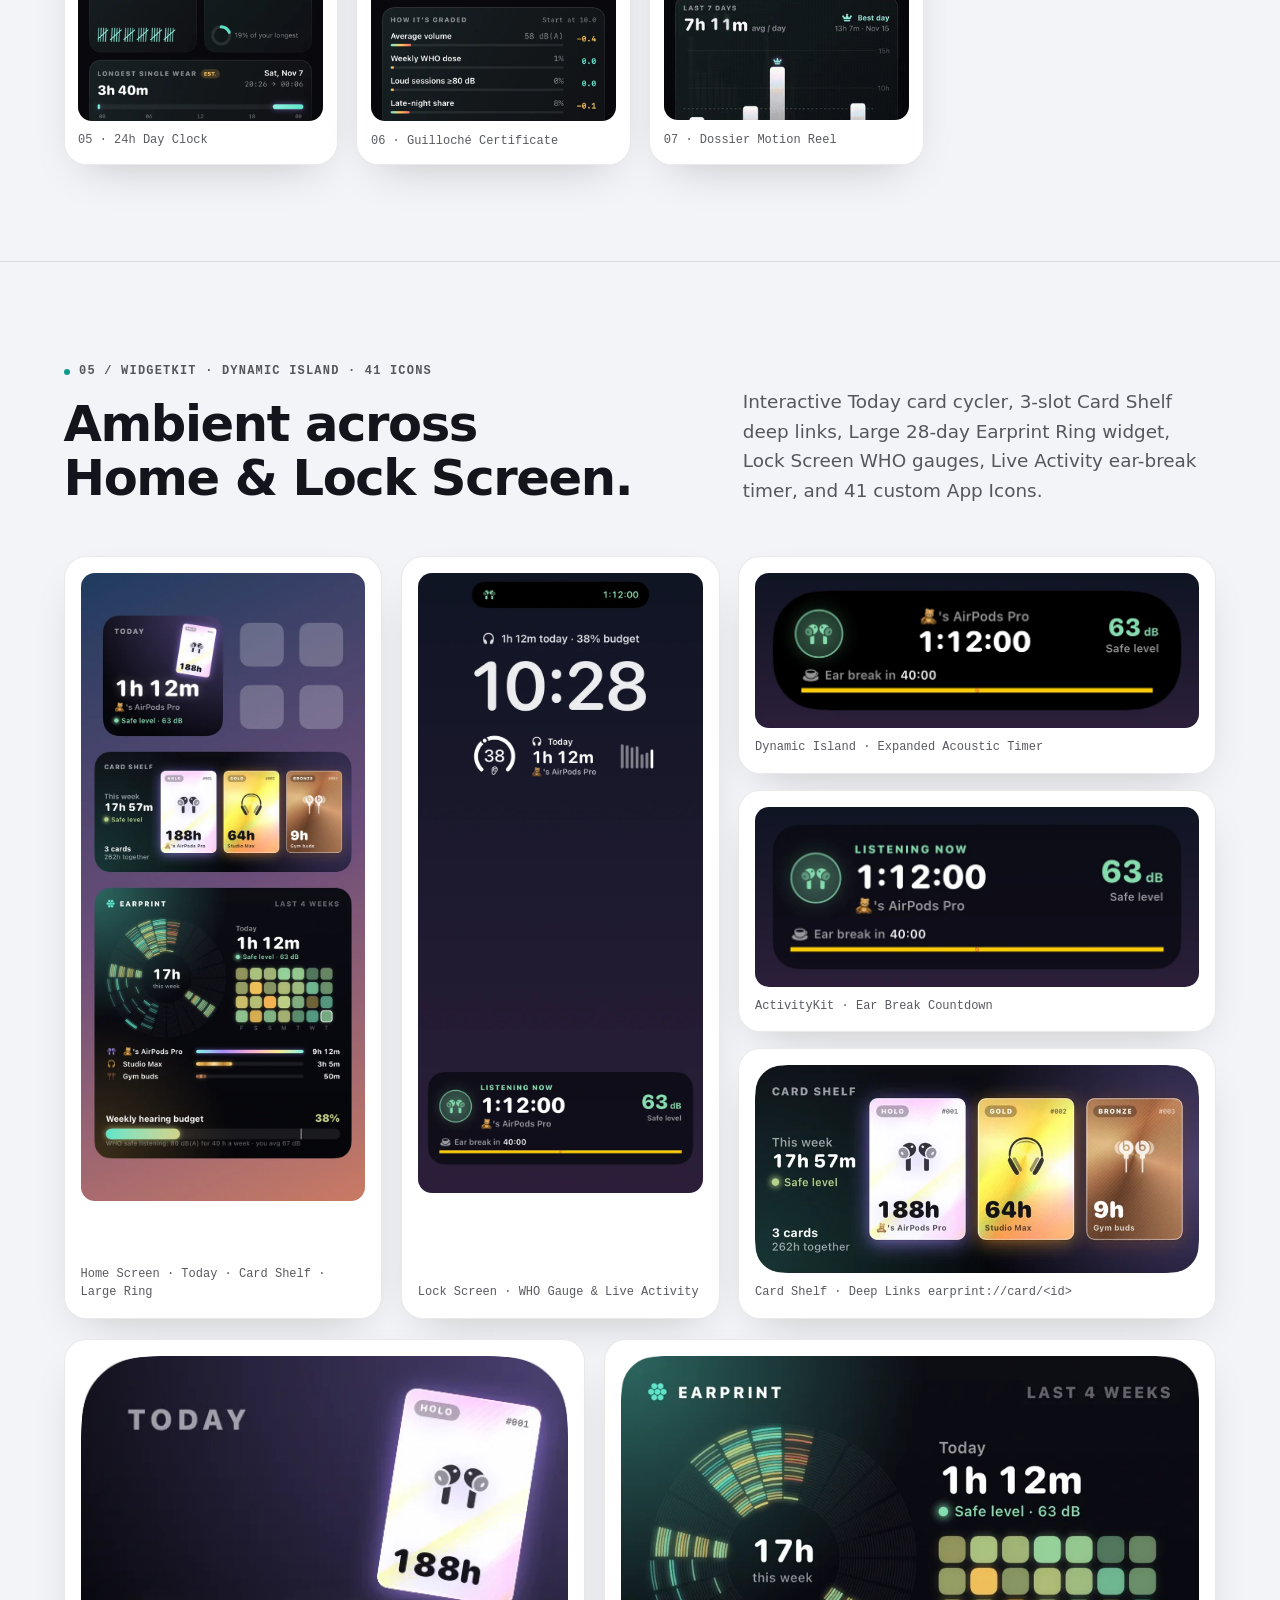
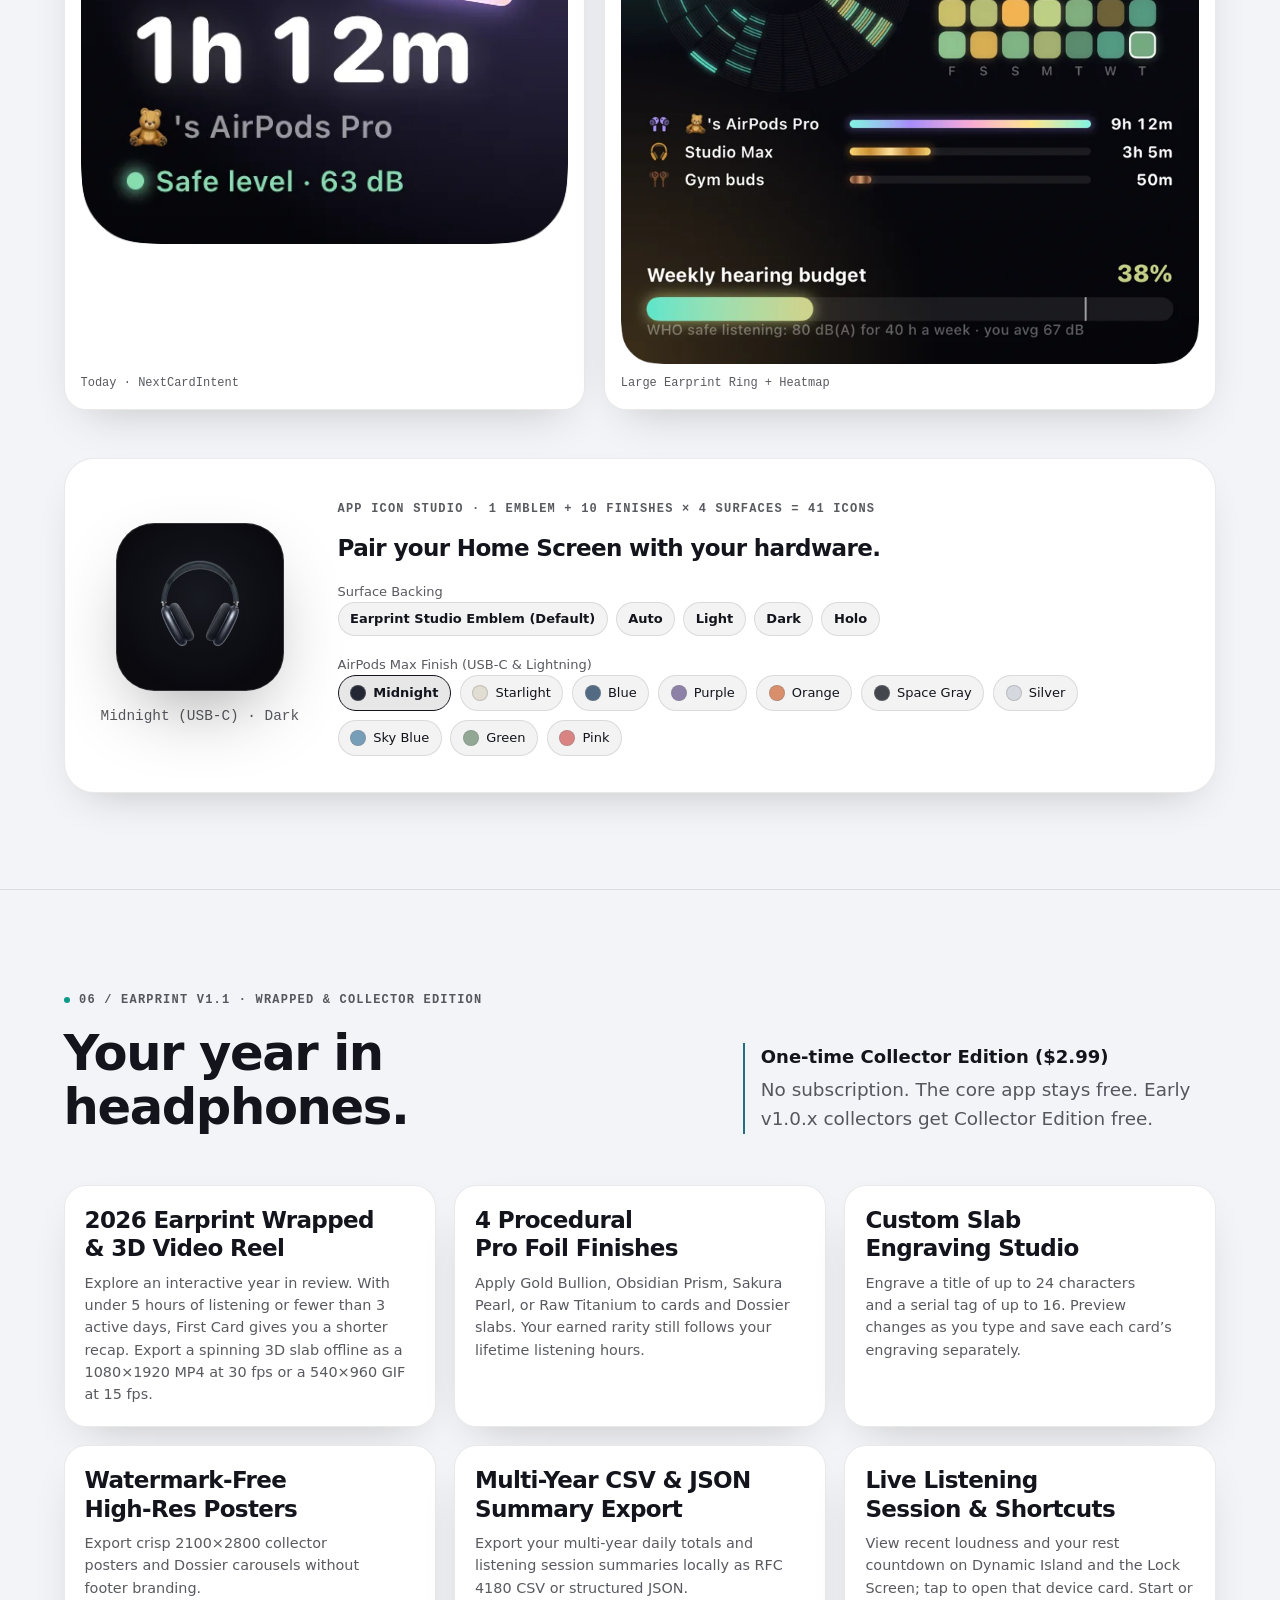
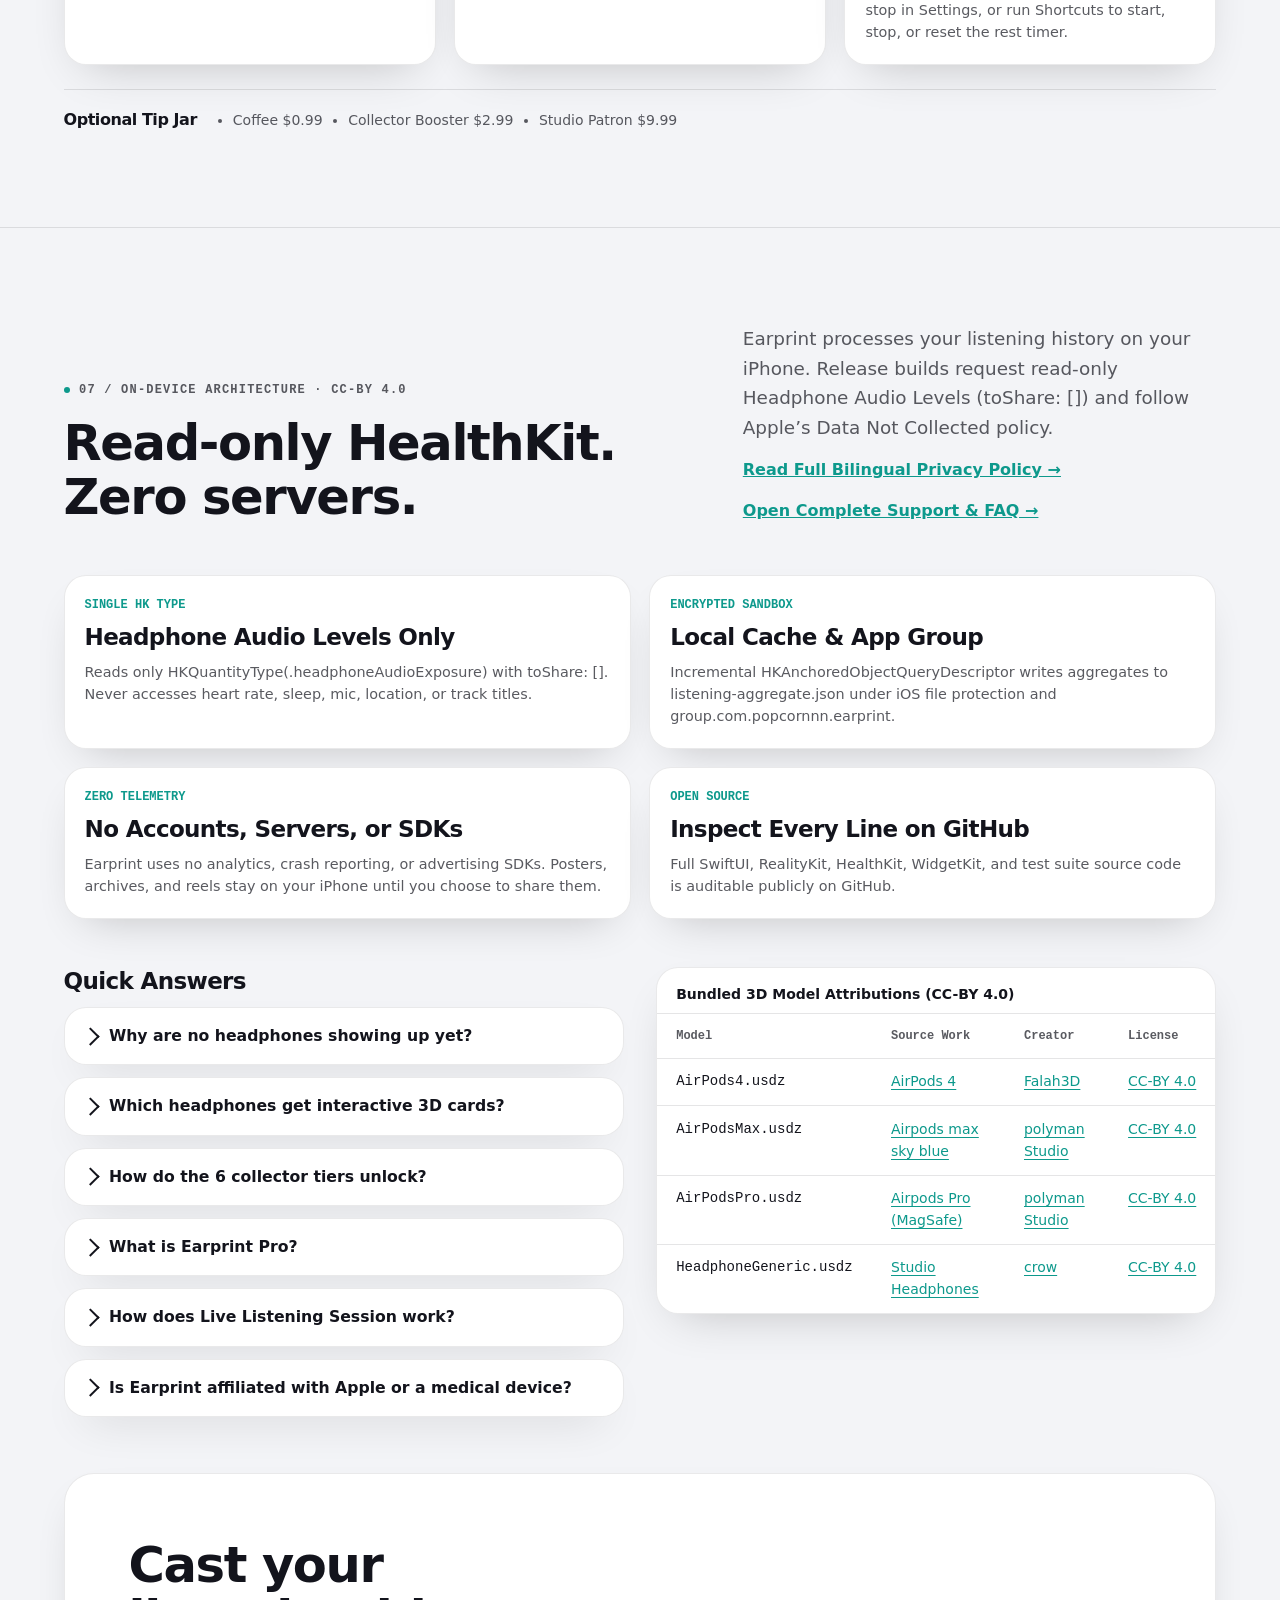
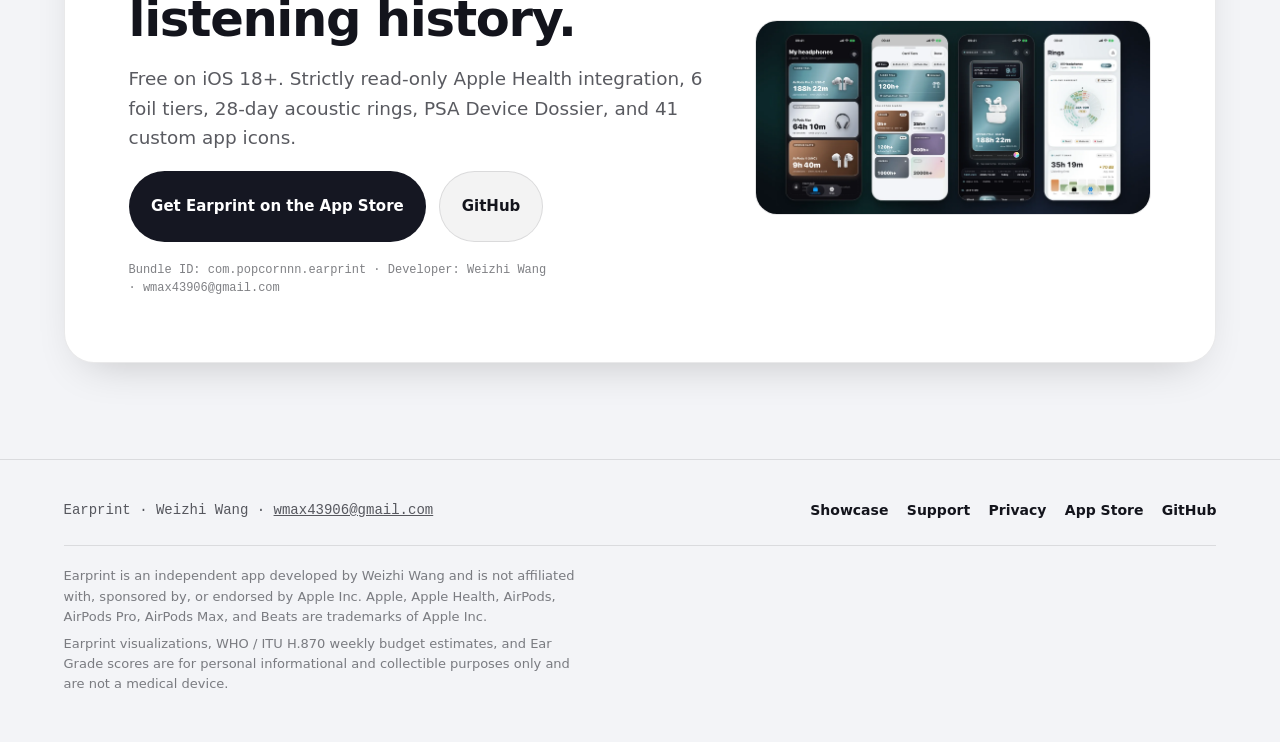
==== commit e8fbb949: "docs: clarify Live Activity controls and multi-year summary exports" ====
--- a/docs/site/index.html
+++ b/docs/site/index.html
@@ -103,7 +103,7 @@
             </div>
 
             <p class="hero-lead" data-i18n="hero.lead">
-              All Bluetooth headphones get interactive 3D cards. Relive 2026 in Wrapped, export your listening archive, and manage a Live Listening Session from Dynamic Island. Earprint reads headphone levels from Apple Health and processes them on your iPhone.
+              All Bluetooth headphones get interactive 3D cards. Relive 2026 in Wrapped, export multi-year listening summaries, and follow a Live Listening Session on Dynamic Island. Earprint reads headphone levels from Apple Health and processes them on your iPhone.
             </p>
 
             <div class="hero-cta-row">
@@ -118,7 +118,7 @@
               </div>
               <div>
                 <span class="hero-spec-val" data-i18n="hero.spec2Val">2026 WRAPPED</span>
-                <span class="hero-spec-lbl" data-i18n="hero.spec2Lbl">3D reel and multi-year archive export</span>
+                <span class="hero-spec-lbl" data-i18n="hero.spec2Lbl">3D reel and summary export</span>
               </div>
               <div>
                 <span class="hero-spec-val" data-i18n="hero.spec3Val">0 BYTES SENT</span>
@@ -858,12 +858,12 @@
               <p class="audit-body" data-i18n="v11.postersBody">Export crisp 2100×2800 collector posters and Dossier carousels without footer branding.</p>
             </article>
             <article class="audit-card">
-              <h3 data-i18n="v11.archiveTitle">Multi-Year CSV &amp; JSON Archive</h3>
-              <p class="audit-body" data-i18n="v11.archiveBody">Back up your full listening history locally across all years. Choose RFC 4180 CSV or a JSON schema that preserves the data for a round trip.</p>
+              <h3 data-i18n="v11.archiveTitle">Multi-Year CSV &amp; JSON Summary Export</h3>
+              <p class="audit-body" data-i18n="v11.archiveBody">Export your multi-year daily totals and listening session summaries locally as RFC 4180 CSV or structured JSON.</p>
             </article>
             <article class="audit-card">
-              <h3 data-i18n="v11.sessionsTitle">Dynamic Island Live Session &amp; Shortcuts</h3>
-              <p class="audit-body" data-i18n="v11.sessionsBody">Start or stop a headphone listening session and reset its rest-break timer from Dynamic Island, the Lock Screen, or Shortcuts.</p>
+              <h3 data-i18n="v11.sessionsTitle">Live Listening Session &amp; Shortcuts</h3>
+              <p class="audit-body" data-i18n="v11.sessionsBody">View recent loudness and your rest countdown on Dynamic Island and the Lock Screen; tap to open that device card. Start or stop in Settings, or run Shortcuts to start, stop, or reset the rest timer.</p>
             </article>
           </div>
 
--- a/docs/site/styles/interactive.css
+++ b/docs/site/styles/interactive.css
@@ -1,6 +1,18 @@
 /* Earprint Interactive Layers: 3D Foil Slab Lab, 28-Day Acoustic Chronometer & Ambient Field
  * Respects tokens.css variables, dual Dark/Light color-schemes, and prefers-reduced-motion.
  */
+
+  @property --fade-start {
+    syntax: "<length>";
+    inherits: false;
+    initial-value: 0px;
+  }
+
+  @property --fade-end {
+    syntax: "<length>";
+    inherits: false;
+    initial-value: 0px;
+  }
 
   /* --------------------------------------------------------------------------
      0. Ambient Acoustic Field Canvas
@@ -831,12 +843,44 @@
     display: flex;
     flex-wrap: nowrap;
     flex: 1 1 100%;
-    gap: 0.25rem;
+    gap: 0.2rem;
     max-inline-size: 100%;
     min-inline-size: 0;
     overflow-x: auto;
     scrollbar-width: none;
     scroll-snap-type: inline proximity;
+    scroll-padding-inline: var(--fade-size);
+    --fade-size: 2rem;
+    --fade-dir: right;
+    --fade-start-pos: 0;
+    --fade-end-pos: 100%;
+    mask:
+      linear-gradient(black, black) no-clip subtract,
+      linear-gradient(to var(--fade-dir), black, transparent) var(--fade-start-pos) 0 / var(--fade-start) 100% no-repeat no-clip,
+      linear-gradient(to var(--fade-dir), transparent, black) var(--fade-end-pos) 0 / var(--fade-end) 100% no-repeat no-clip;
+    animation: hero-tab-reveal-start linear both, hero-tab-hide-end linear both;
+    animation-timeline: scroll(self inline);
+    animation-range: 0 var(--fade-size), calc(100% - var(--fade-size)) 100%;
+  }
+
+  .hero-lab-controls [role="tablist"].more-start {
+    --fade-start: var(--fade-size);
+  }
+
+  .hero-lab-controls [role="tablist"].more-end {
+    --fade-end: var(--fade-size);
+  }
+
+  @keyframes hero-tab-reveal-start {
+    to {
+      --fade-start: var(--fade-size);
+    }
+  }
+
+  @keyframes hero-tab-hide-end {
+    from {
+      --fade-end: var(--fade-size);
+    }
   }
 
   .hero-lab-controls [role="tablist"]::-webkit-scrollbar {
@@ -845,6 +889,8 @@
 
   .hero-lab-controls [role="tab"] {
     flex: none;
+    padding: 0.44rem 0.62rem;
+    font-size: 0.78rem;
     scroll-snap-align: start;
   }
 
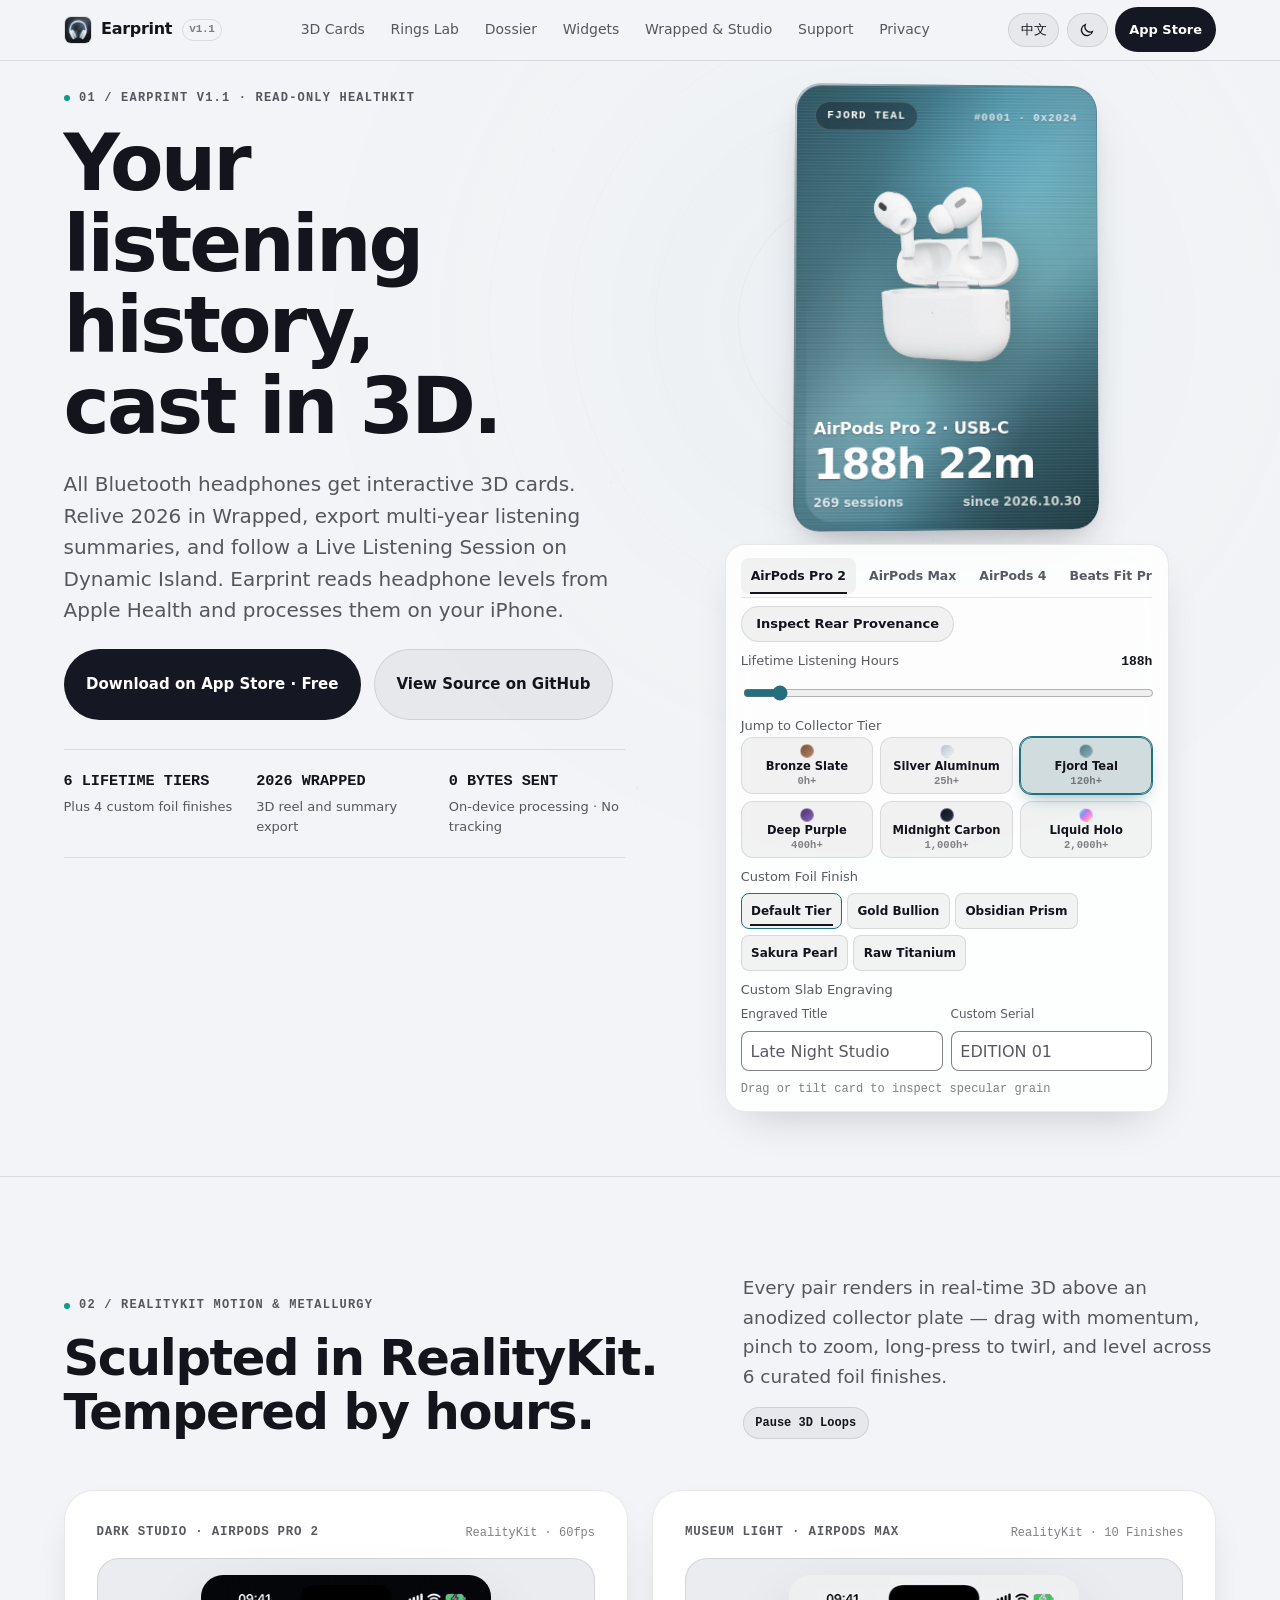
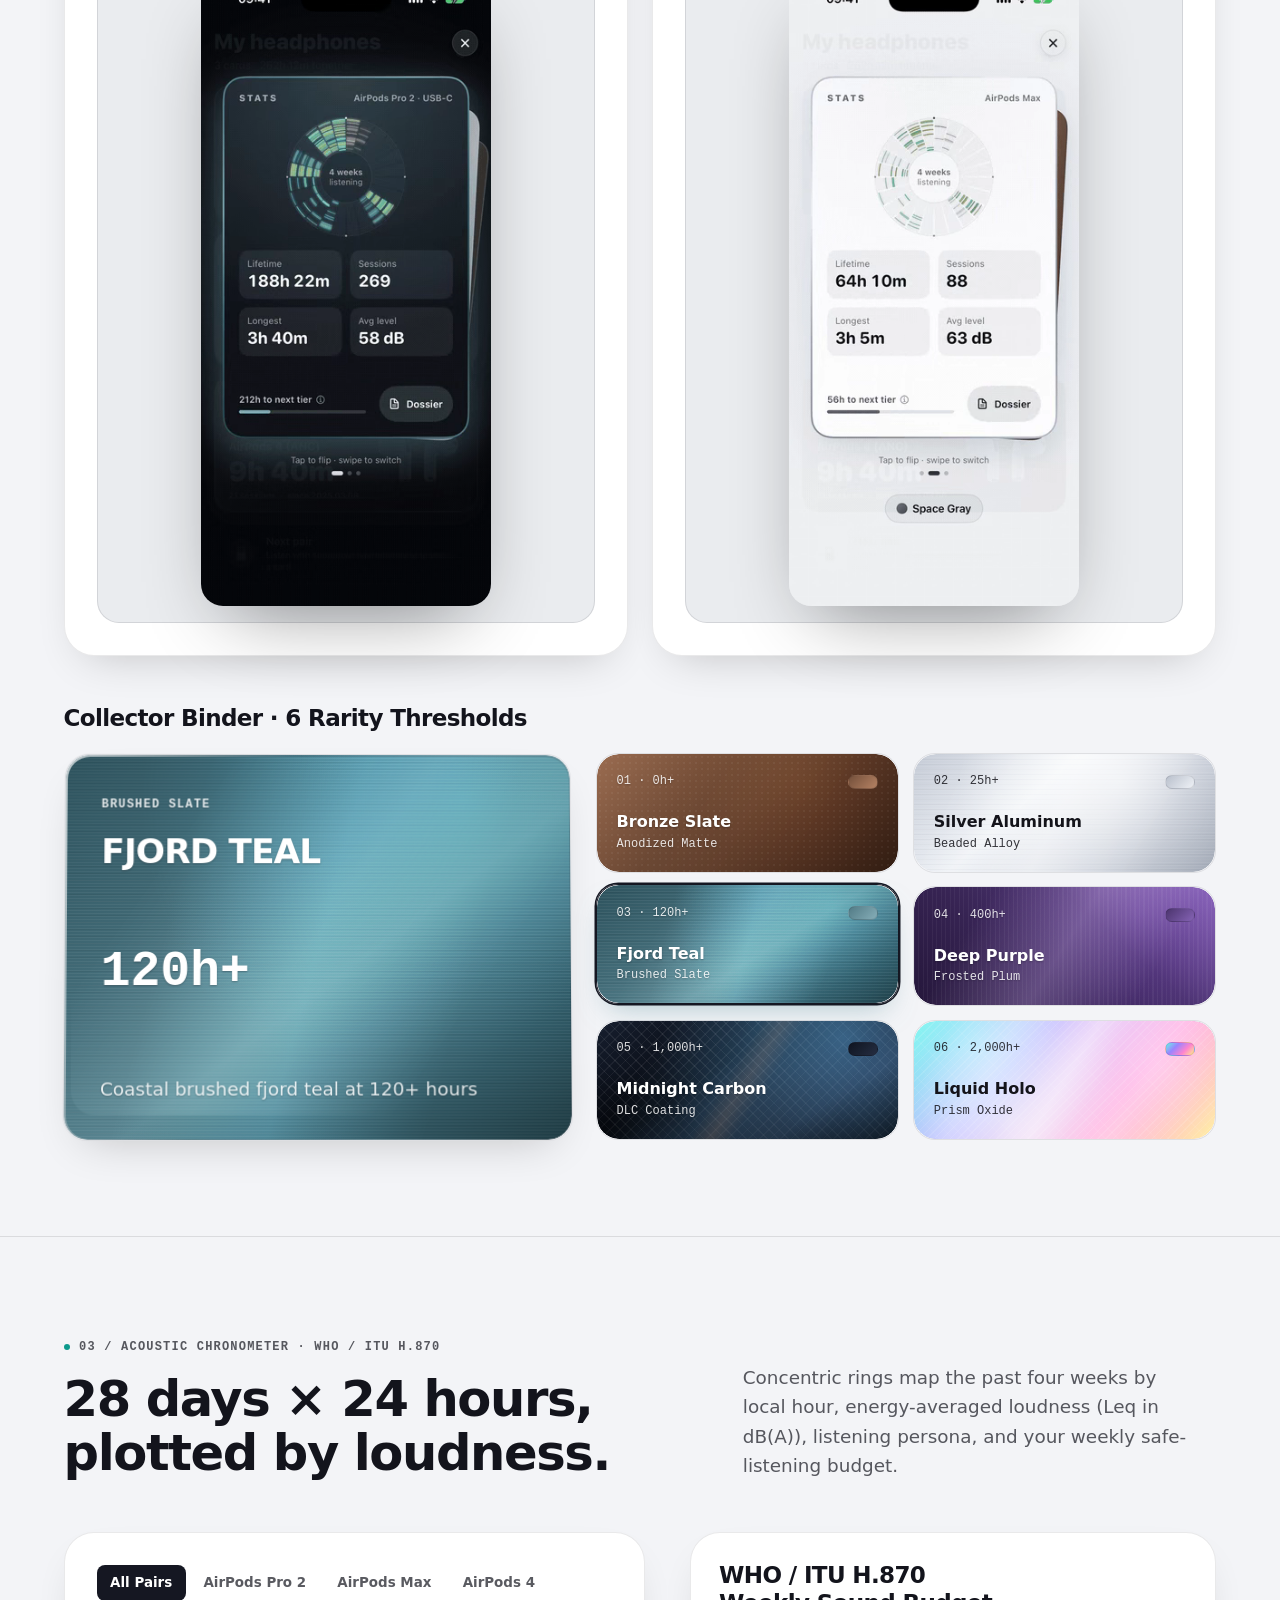
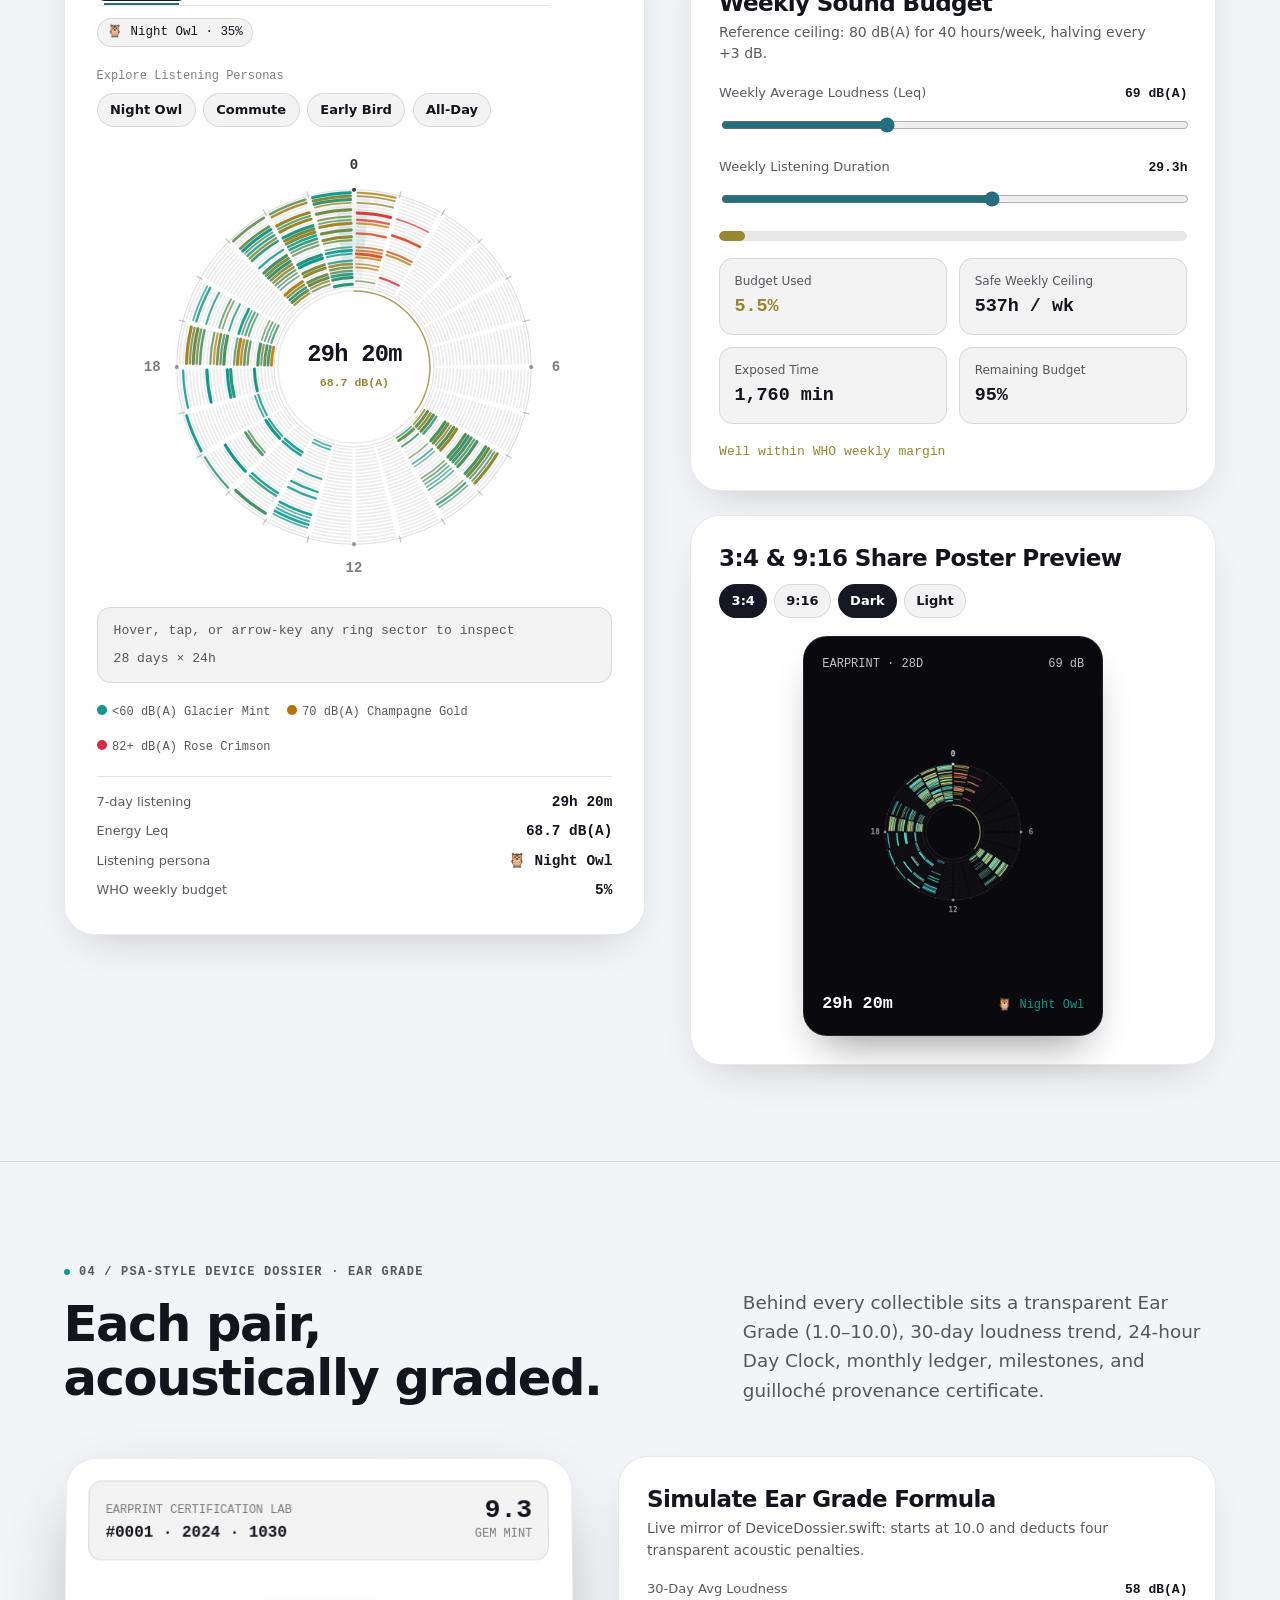
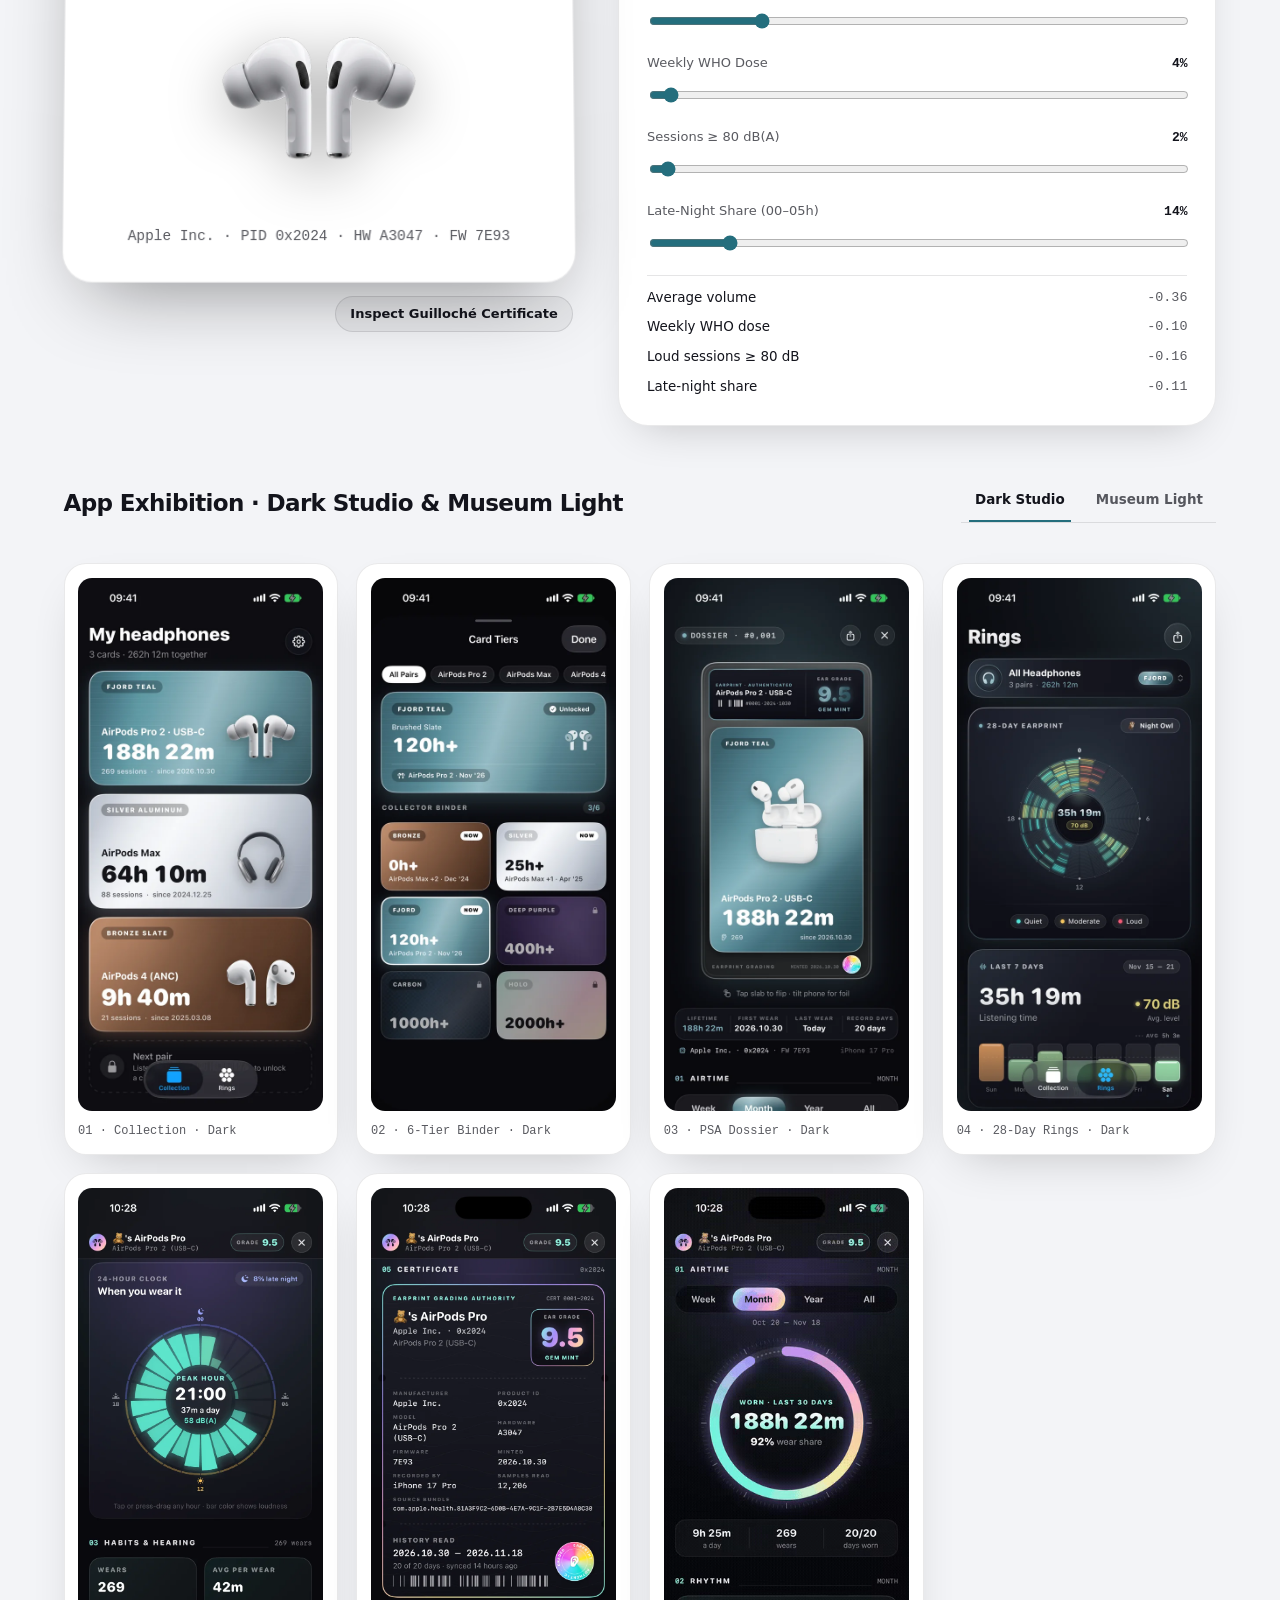
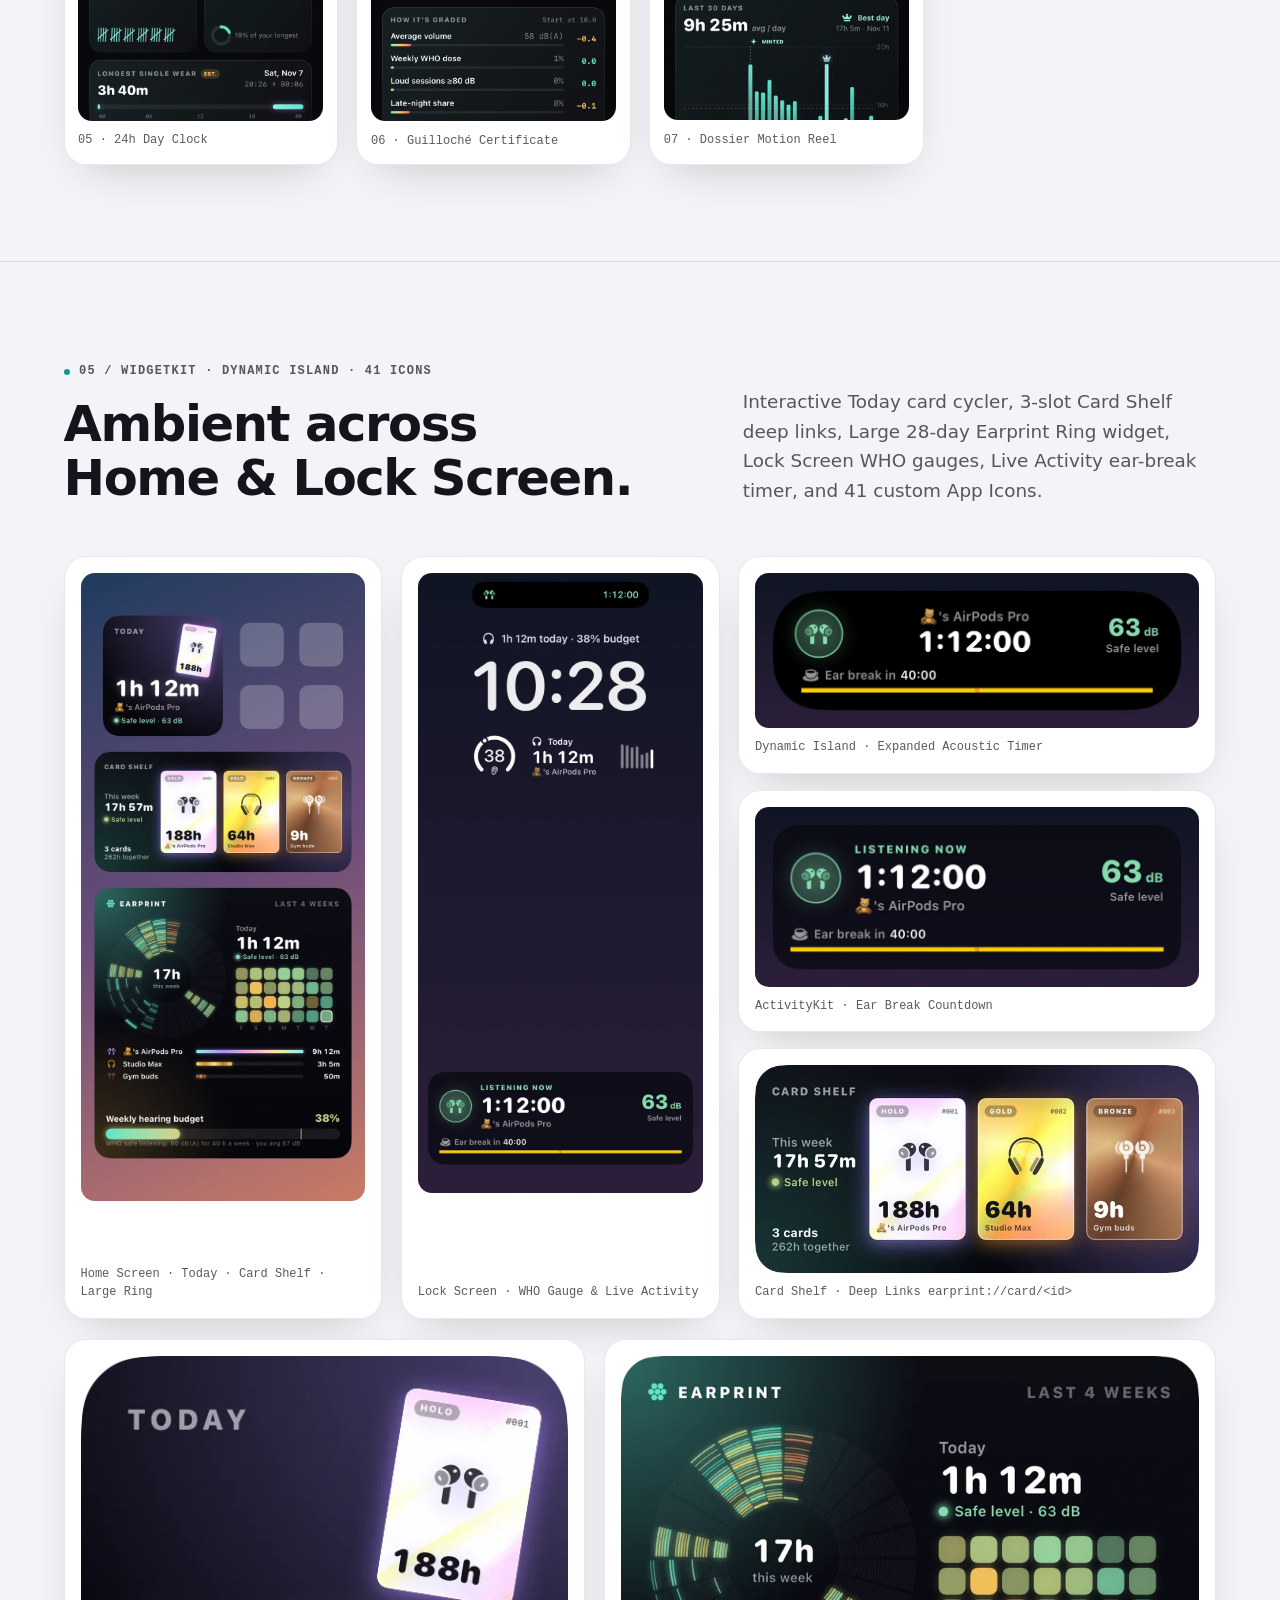
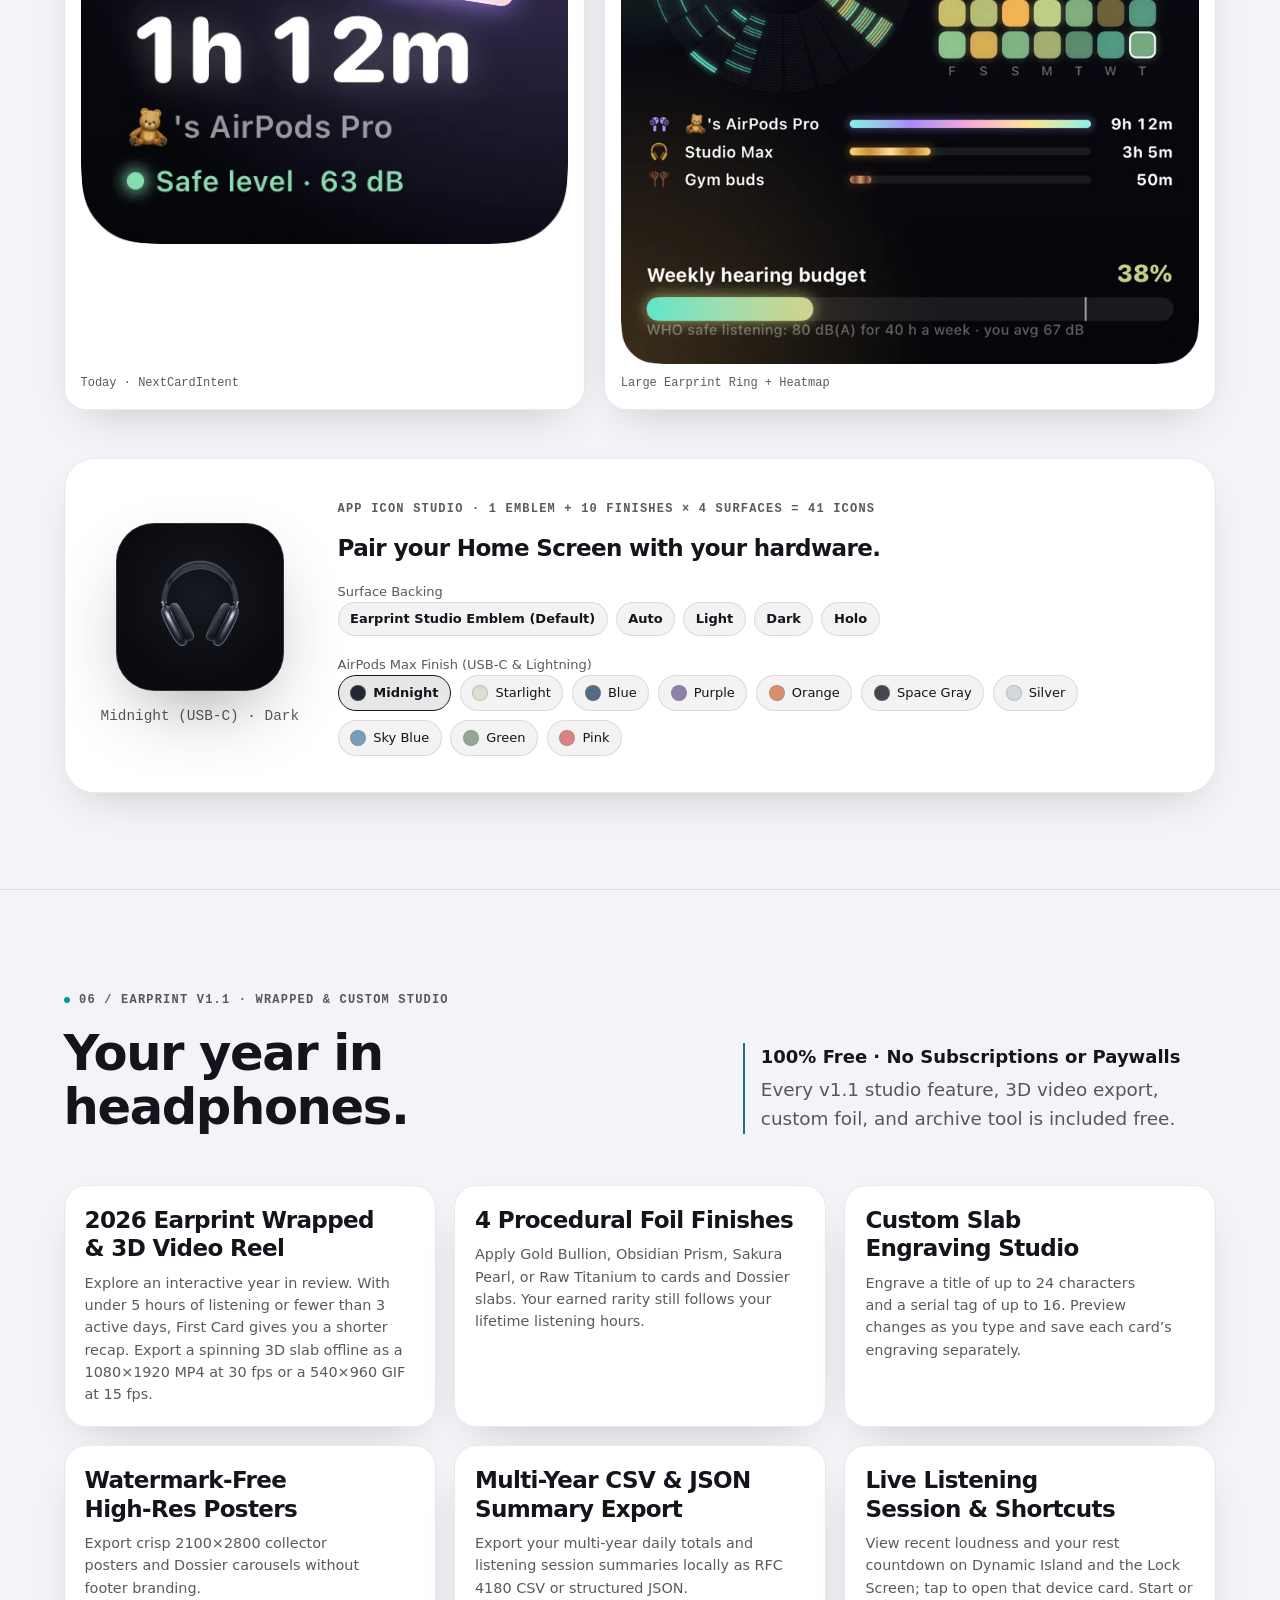
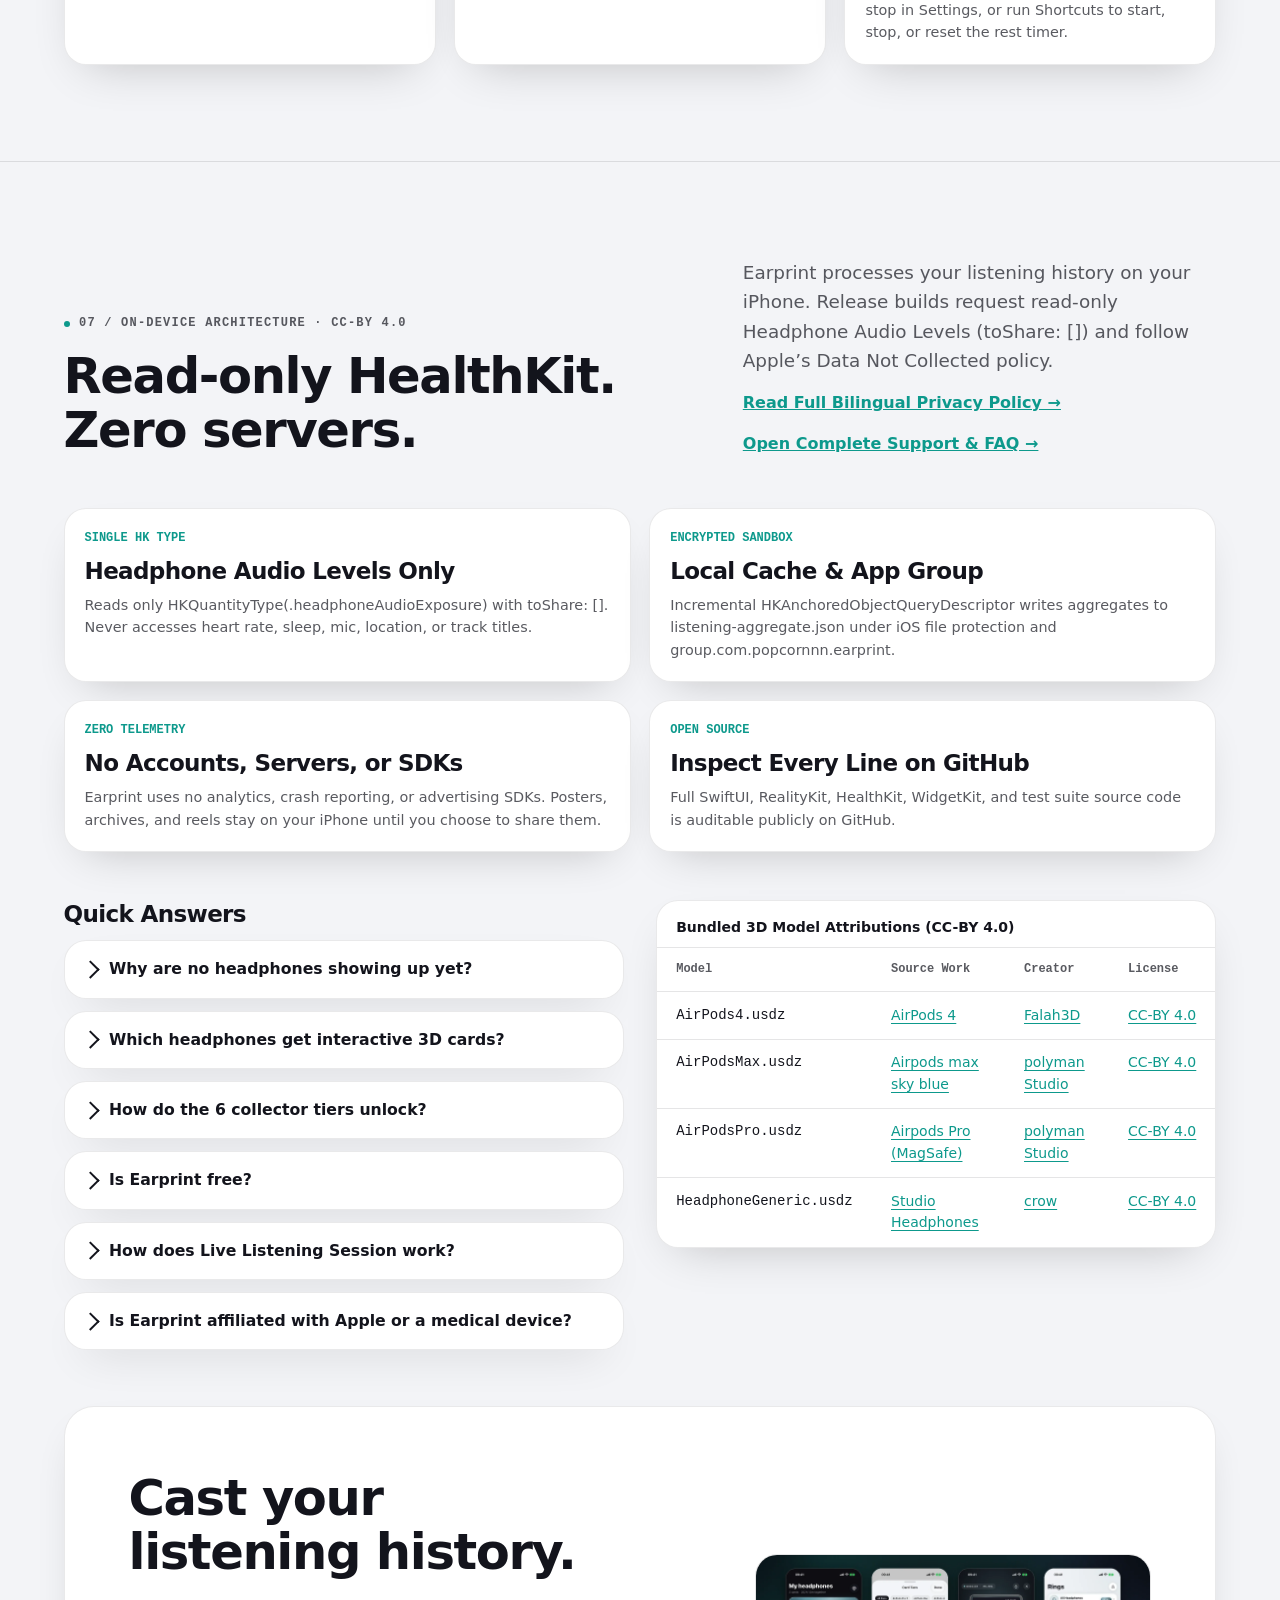
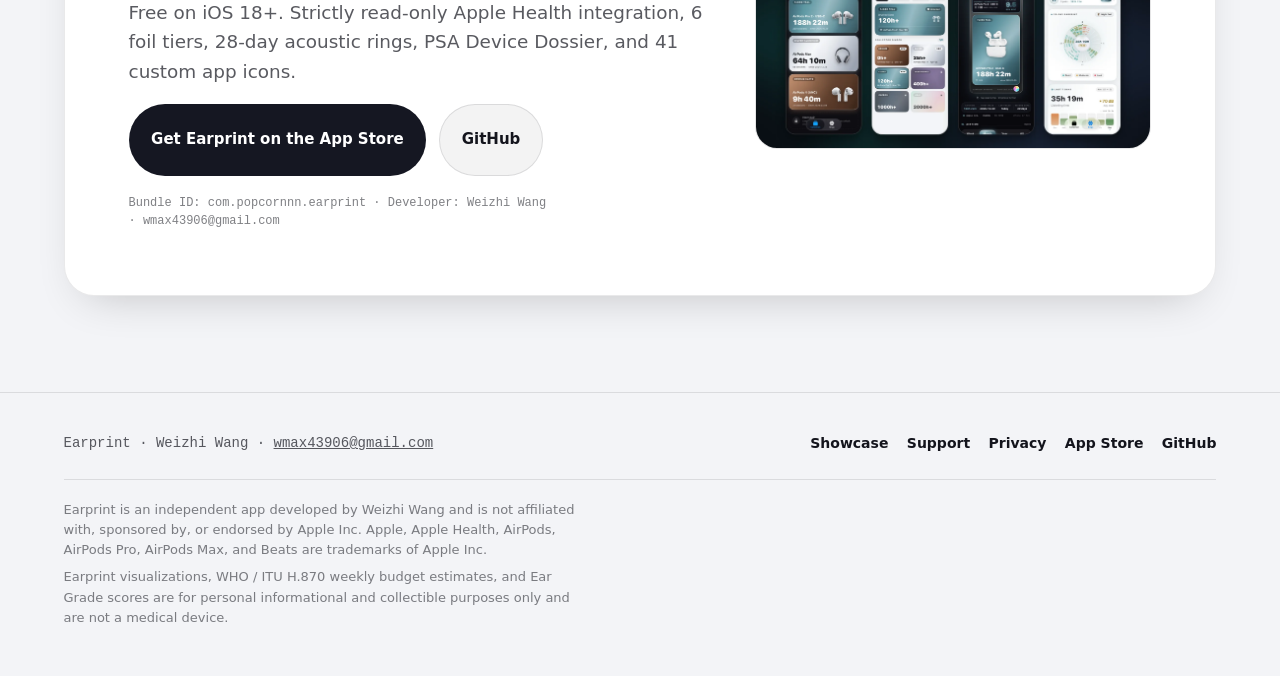
==== commit 6ae6d807: "chore: ship Earprint v1.1 100% free with zero paywall or IAP gating" ====
--- a/docs/site/index.html
+++ b/docs/site/index.html
@@ -21,19 +21,19 @@
       }
     } catch (e) {}
   </script>
-  <title>Earprint v1.1 — 3D Headphone Cards, Wrapped &amp; Collector Edition</title>
-  <meta name="description" content="Earprint v1.1 gives all Bluetooth headphones 3D cards with six lifetime tiers and four Pro foils, plus 2026 Wrapped reels, archive exports, and Dynamic Island sessions. 0 bytes sent." data-i18n-content="meta.description">
+  <title>Earprint v1.1 — 3D Headphone Cards, Wrapped &amp; Custom Foils</title>
+  <meta name="description" content="Earprint v1.1 gives all Bluetooth headphones 3D cards with six lifetime tiers and four custom foils, plus 2026 Wrapped reels, archive exports, and Dynamic Island sessions — 100% free and 0 bytes sent." data-i18n-content="meta.description">
   <link rel="canonical" href="https://earprint.popcornnn.xyz/">
-  <meta property="og:title" content="Earprint v1.1 — 3D Headphone Cards, Wrapped &amp; Collector Edition" data-i18n-content="meta.title">
-  <meta property="og:description" content="Earprint v1.1 gives all Bluetooth headphones 3D cards with six lifetime tiers and four Pro foils, plus 2026 Wrapped reels, archive exports, and Dynamic Island sessions. 0 bytes sent." data-i18n-content="meta.description">
+  <meta property="og:title" content="Earprint v1.1 — 3D Headphone Cards, Wrapped &amp; Custom Foils" data-i18n-content="meta.title">
+  <meta property="og:description" content="Earprint v1.1 gives all Bluetooth headphones 3D cards with six lifetime tiers and four custom foils, plus 2026 Wrapped reels, archive exports, and Dynamic Island sessions — 100% free and 0 bytes sent." data-i18n-content="meta.description">
   <meta property="og:type" content="website">
   <meta property="og:url" content="https://earprint.popcornnn.xyz/">
   <meta property="og:image" content="https://earprint.popcornnn.xyz/assets/og-earprint.jpg">
   <meta property="og:image:width" content="1200">
   <meta property="og:image:height" content="630">
   <meta name="twitter:card" content="summary_large_image">
-  <meta name="twitter:title" content="Earprint v1.1 — 3D Headphone Cards, Wrapped &amp; Collector Edition" data-i18n-content="meta.title">
-  <meta name="twitter:description" content="Earprint v1.1 gives all Bluetooth headphones 3D cards with six lifetime tiers and four Pro foils, plus 2026 Wrapped reels, archive exports, and Dynamic Island sessions. 0 bytes sent." data-i18n-content="meta.description">
+  <meta name="twitter:title" content="Earprint v1.1 — 3D Headphone Cards, Wrapped &amp; Custom Foils" data-i18n-content="meta.title">
+  <meta name="twitter:description" content="Earprint v1.1 gives all Bluetooth headphones 3D cards with six lifetime tiers and four custom foils, plus 2026 Wrapped reels, archive exports, and Dynamic Island sessions — 100% free and 0 bytes sent." data-i18n-content="meta.description">
   <meta name="twitter:image" content="https://earprint.popcornnn.xyz/assets/og-earprint.jpg">
 
   <link rel="icon" type="image/png" href="./assets/favicon.png">
@@ -67,7 +67,7 @@
           <a href="#rings-lab" data-i18n="nav.rings">Rings Lab</a>
           <a href="#dossier" data-i18n="nav.dossier">Dossier</a>
           <a href="#widgets" data-i18n="nav.widgets">Widgets</a>
-          <a href="#v11-pro" data-i18n="nav.pro">Pro &amp; Wrapped</a>
+          <a href="#v11-pro" data-i18n="nav.pro">Wrapped &amp; Studio</a>
           <a href="./support.html" data-i18n="nav.support">Support</a>
           <a href="./privacy.html" data-i18n="nav.privacy">Privacy</a>
         </nav>
@@ -114,7 +114,7 @@
             <div class="hero-specs">
               <div>
                 <span class="hero-spec-val" data-i18n="hero.spec1Val">6 LIFETIME TIERS</span>
-                <span class="hero-spec-lbl" data-i18n="hero.spec1Lbl">Plus 4 Pro foil finishes</span>
+                <span class="hero-spec-lbl" data-i18n="hero.spec1Lbl">Plus 4 custom foil finishes</span>
               </div>
               <div>
                 <span class="hero-spec-val" data-i18n="hero.spec2Val">2026 WRAPPED</span>
@@ -252,7 +252,7 @@
               </div>
 
               <div>
-                <p class="range-header" id="hero-foil-label" data-i18n="hero.foilLabel">Pro Foil Finish</p>
+                <p class="range-header" id="hero-foil-label" data-i18n="hero.foilLabel">Custom Foil Finish</p>
                 <div class="hero-foil-options" role="group" aria-labelledby="hero-foil-label">
                   <button type="button" data-pro-foil="none" aria-pressed="true" data-i18n="hero.foil.none">Default Tier</button>
                   <button type="button" data-pro-foil="goldBullion" aria-pressed="false" data-i18n="hero.foil.goldBullion">Gold Bullion</button>
@@ -826,17 +826,17 @@
         </div>
       </section>
 
-      <!-- 06 WRAPPED & COLLECTOR EDITION -->
+      <!-- 06 WRAPPED & CUSTOM STUDIO -->
       <section class="section reveal" id="v11-pro" aria-labelledby="v11-pro-title">
         <div class="container">
           <div class="section-head">
             <div>
-              <span class="eyebrow"><span class="eyebrow-dot" aria-hidden="true"></span><span data-i18n="v11.eyebrow">06 / EARPRINT v1.1 · WRAPPED &amp; COLLECTOR EDITION</span></span>
+              <span class="eyebrow"><span class="eyebrow-dot" aria-hidden="true"></span><span data-i18n="v11.eyebrow">06 / EARPRINT v1.1 · WRAPPED &amp; CUSTOM STUDIO</span></span>
               <h2 id="v11-pro-title" data-i18n="v11.title">Your year in headphones.</h2>
             </div>
             <div class="pro-offer">
-              <p><strong data-i18n="v11.price">One-time Collector Edition ($2.99)</strong></p>
-              <p class="section-lead" data-i18n="v11.access">No subscription. The core app stays free. Early v1.0.x collectors get Collector Edition free.</p>
+              <p><strong data-i18n="v11.price">100% Free · No Subscriptions or Paywalls</strong></p>
+              <p class="section-lead" data-i18n="v11.access">Every v1.1 studio feature, 3D video export, custom foil, and archive tool is included free.</p>
             </div>
           </div>
 
@@ -846,7 +846,7 @@
               <p class="audit-body" data-i18n="v11.wrappedBody">Explore an interactive year in review. With under 5 hours of listening or fewer than 3 active days, First Card gives you a shorter recap. Export a spinning 3D slab offline as a 1080×1920 MP4 at 30 fps or a 540×960 GIF at 15 fps.</p>
             </article>
             <article class="audit-card">
-              <h3 data-i18n="v11.foilsTitle">4 Procedural Pro Foil Finishes</h3>
+              <h3 data-i18n="v11.foilsTitle">4 Procedural Foil Finishes</h3>
               <p class="audit-body" data-i18n="v11.foilsBody">Apply Gold Bullion, Obsidian Prism, Sakura Pearl, or Raw Titanium to cards and Dossier slabs. Your earned rarity still follows your lifetime listening hours.</p>
             </article>
             <article class="audit-card">
@@ -865,15 +865,6 @@
               <h3 data-i18n="v11.sessionsTitle">Live Listening Session &amp; Shortcuts</h3>
               <p class="audit-body" data-i18n="v11.sessionsBody">View recent loudness and your rest countdown on Dynamic Island and the Lock Screen; tap to open that device card. Start or stop in Settings, or run Shortcuts to start, stop, or reset the rest timer.</p>
             </article>
-          </div>
-
-          <div class="pro-tips">
-            <h3 data-i18n="v11.tipJar">Optional Tip Jar</h3>
-            <ul>
-              <li data-i18n="v11.tipCoffee">Coffee $0.99</li>
-              <li data-i18n="v11.tipBooster">Collector Booster $2.99</li>
-              <li data-i18n="v11.tipPatron">Studio Patron $9.99</li>
-            </ul>
           </div>
         </div>
       </section>
@@ -950,9 +941,9 @@
                 </div>
               </details>
               <details>
-                <summary data-i18n="faq.qPro">What is Earprint Pro?</summary>
+                <summary data-i18n="faq.qPro">Is Earprint free?</summary>
                 <div class="accordion-body">
-                  <p data-i18n="faq.aPro">Earprint Pro is a one-time $2.99 lifetime unlock for Collector Edition, with no subscription. The core app stays free. Early v1.0.x collectors automatically get Pro for free once their App Store receipt is verified.</p>
+                  <p data-i18n="faq.aPro">Yes. Earprint v1.1 is 100% free with no ads, subscriptions, or paywalls — including 3D cards, four custom foils, slab engraving, 2026 Wrapped reels, multi-year exports, and Live Listening Sessions.</p>
                 </div>
               </details>
               <details>
